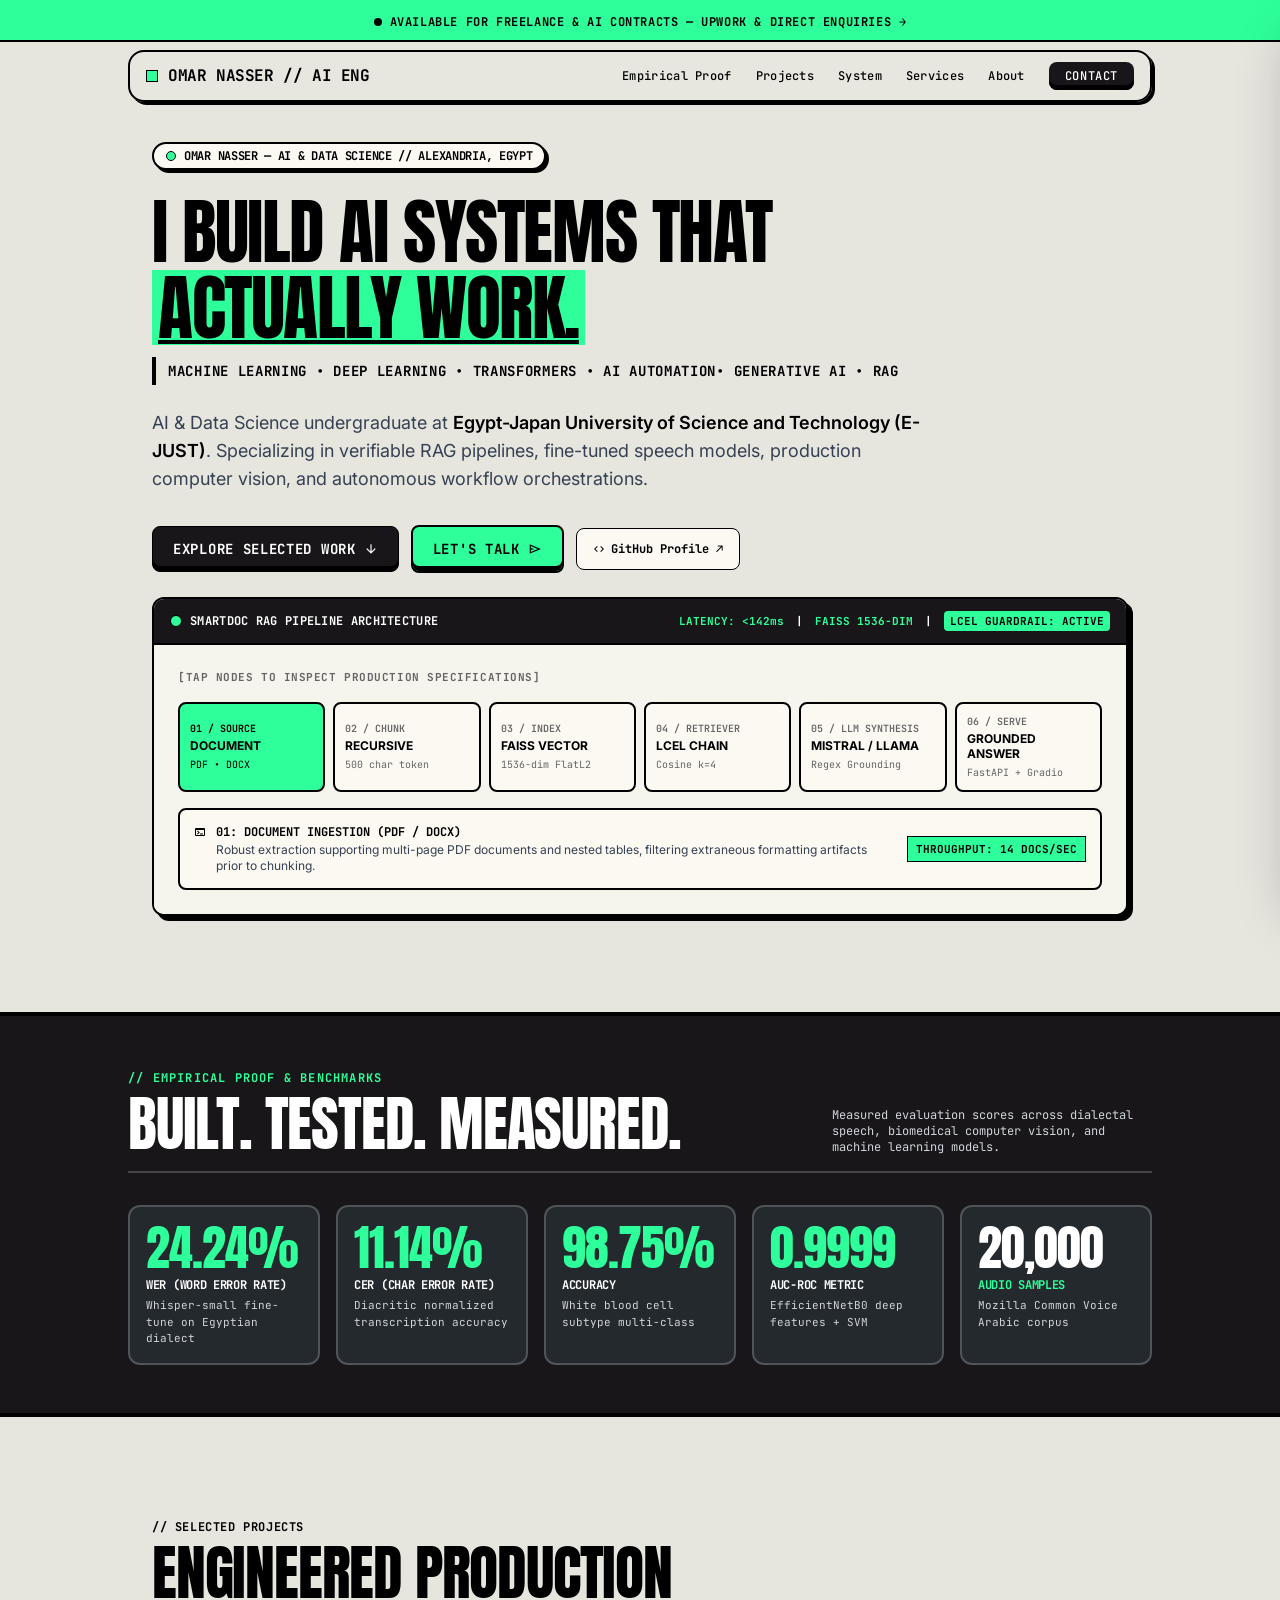
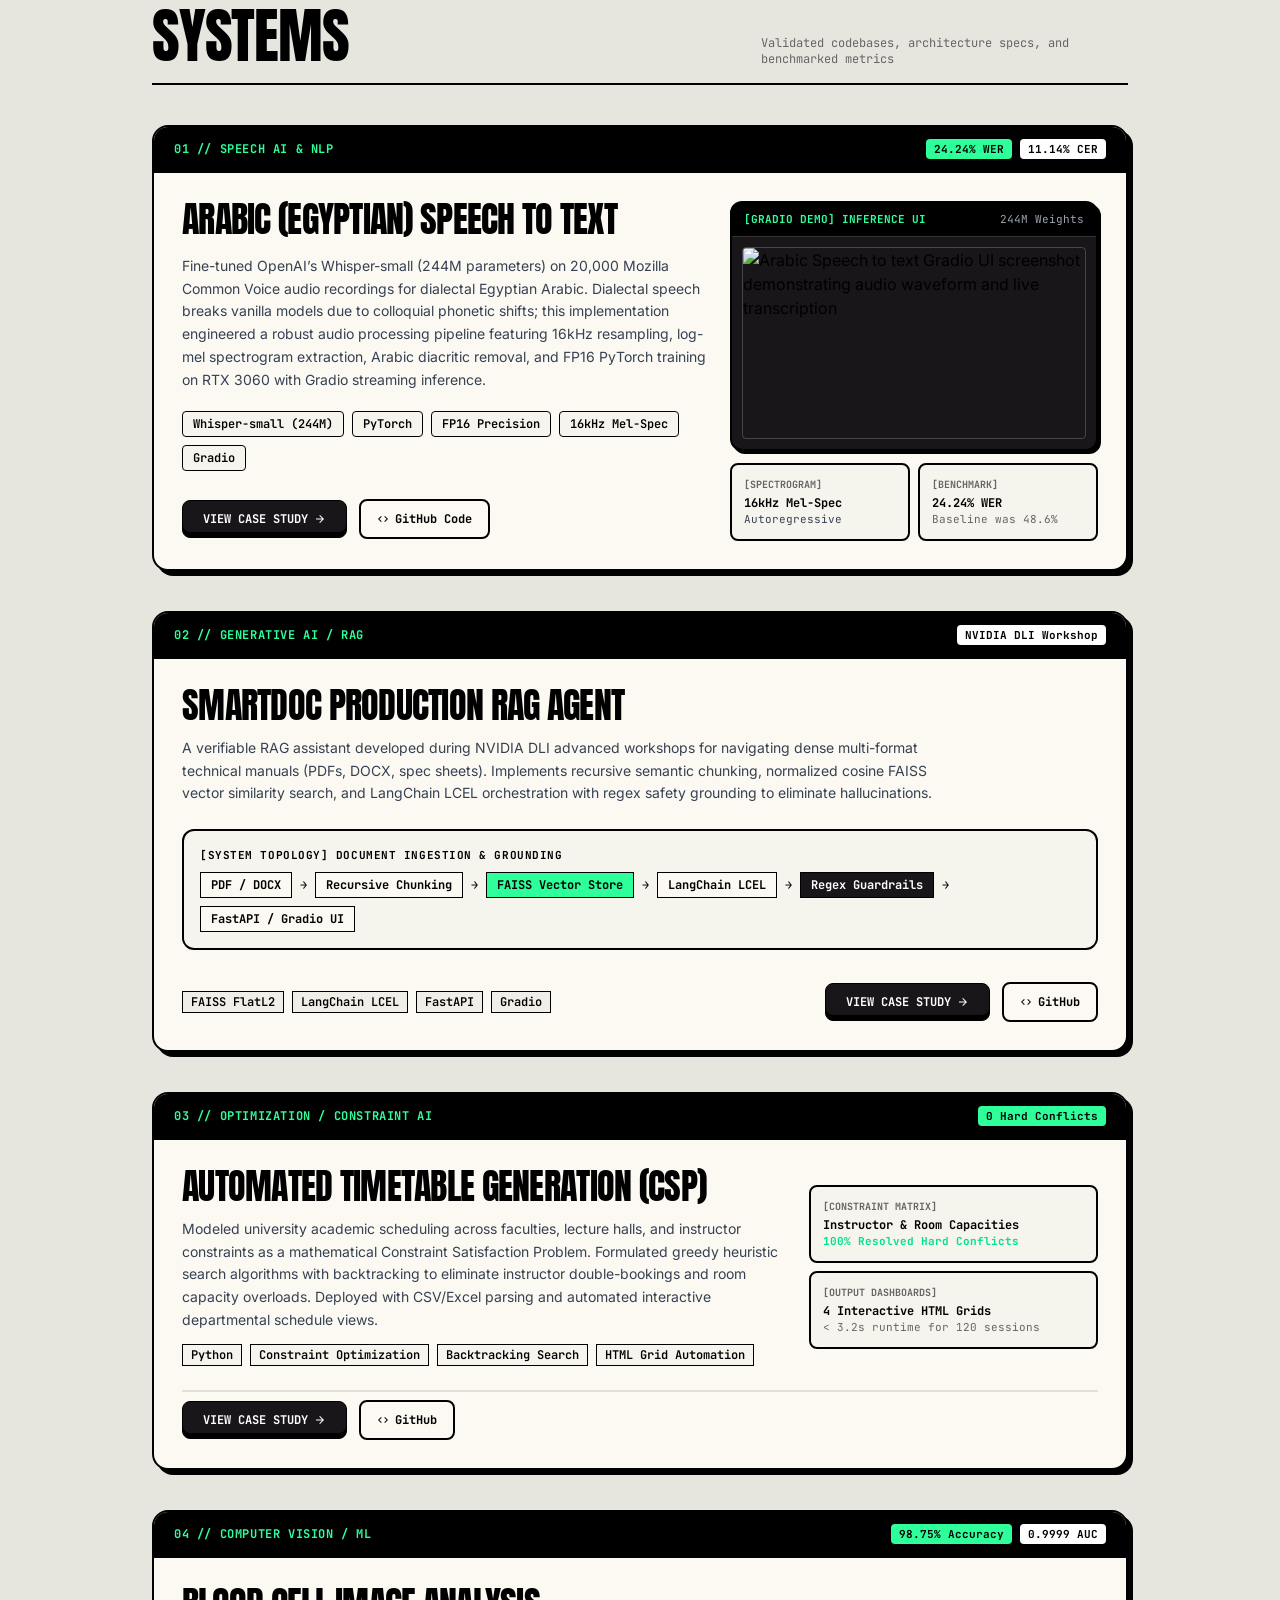
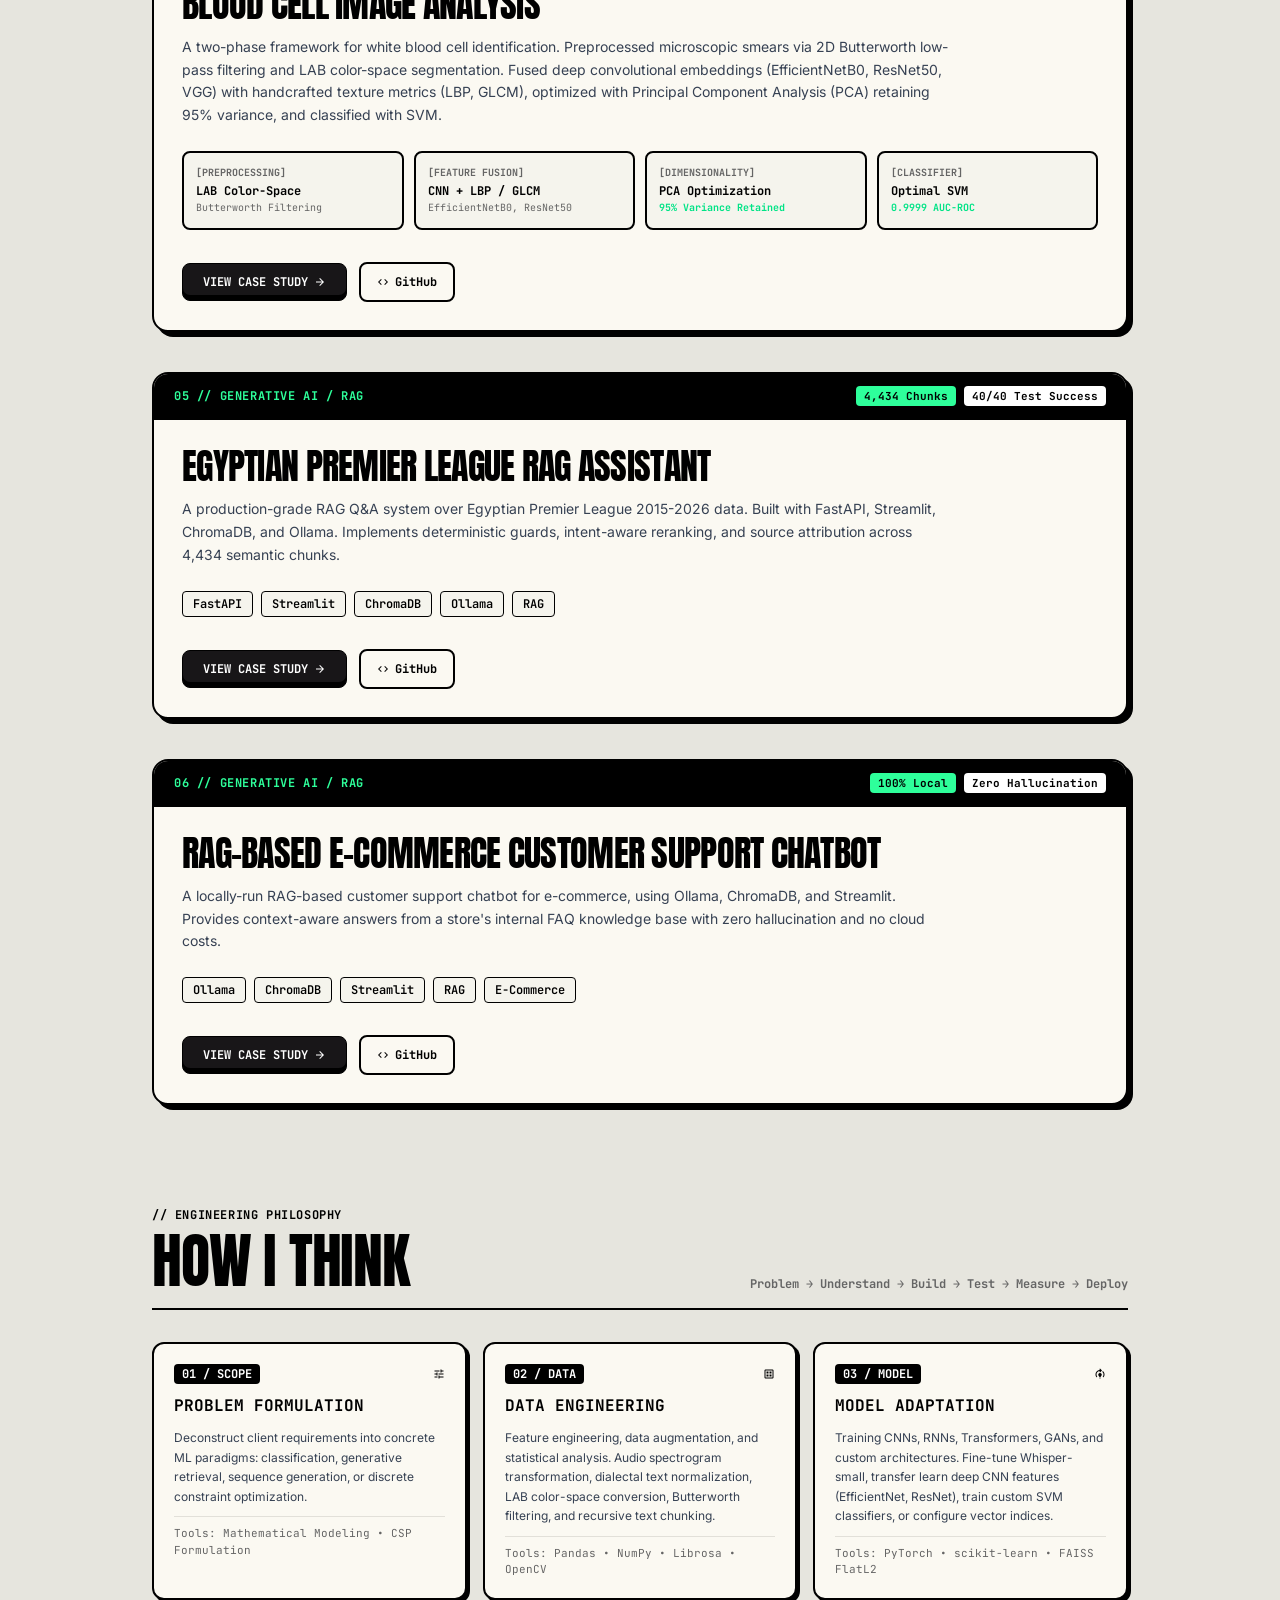
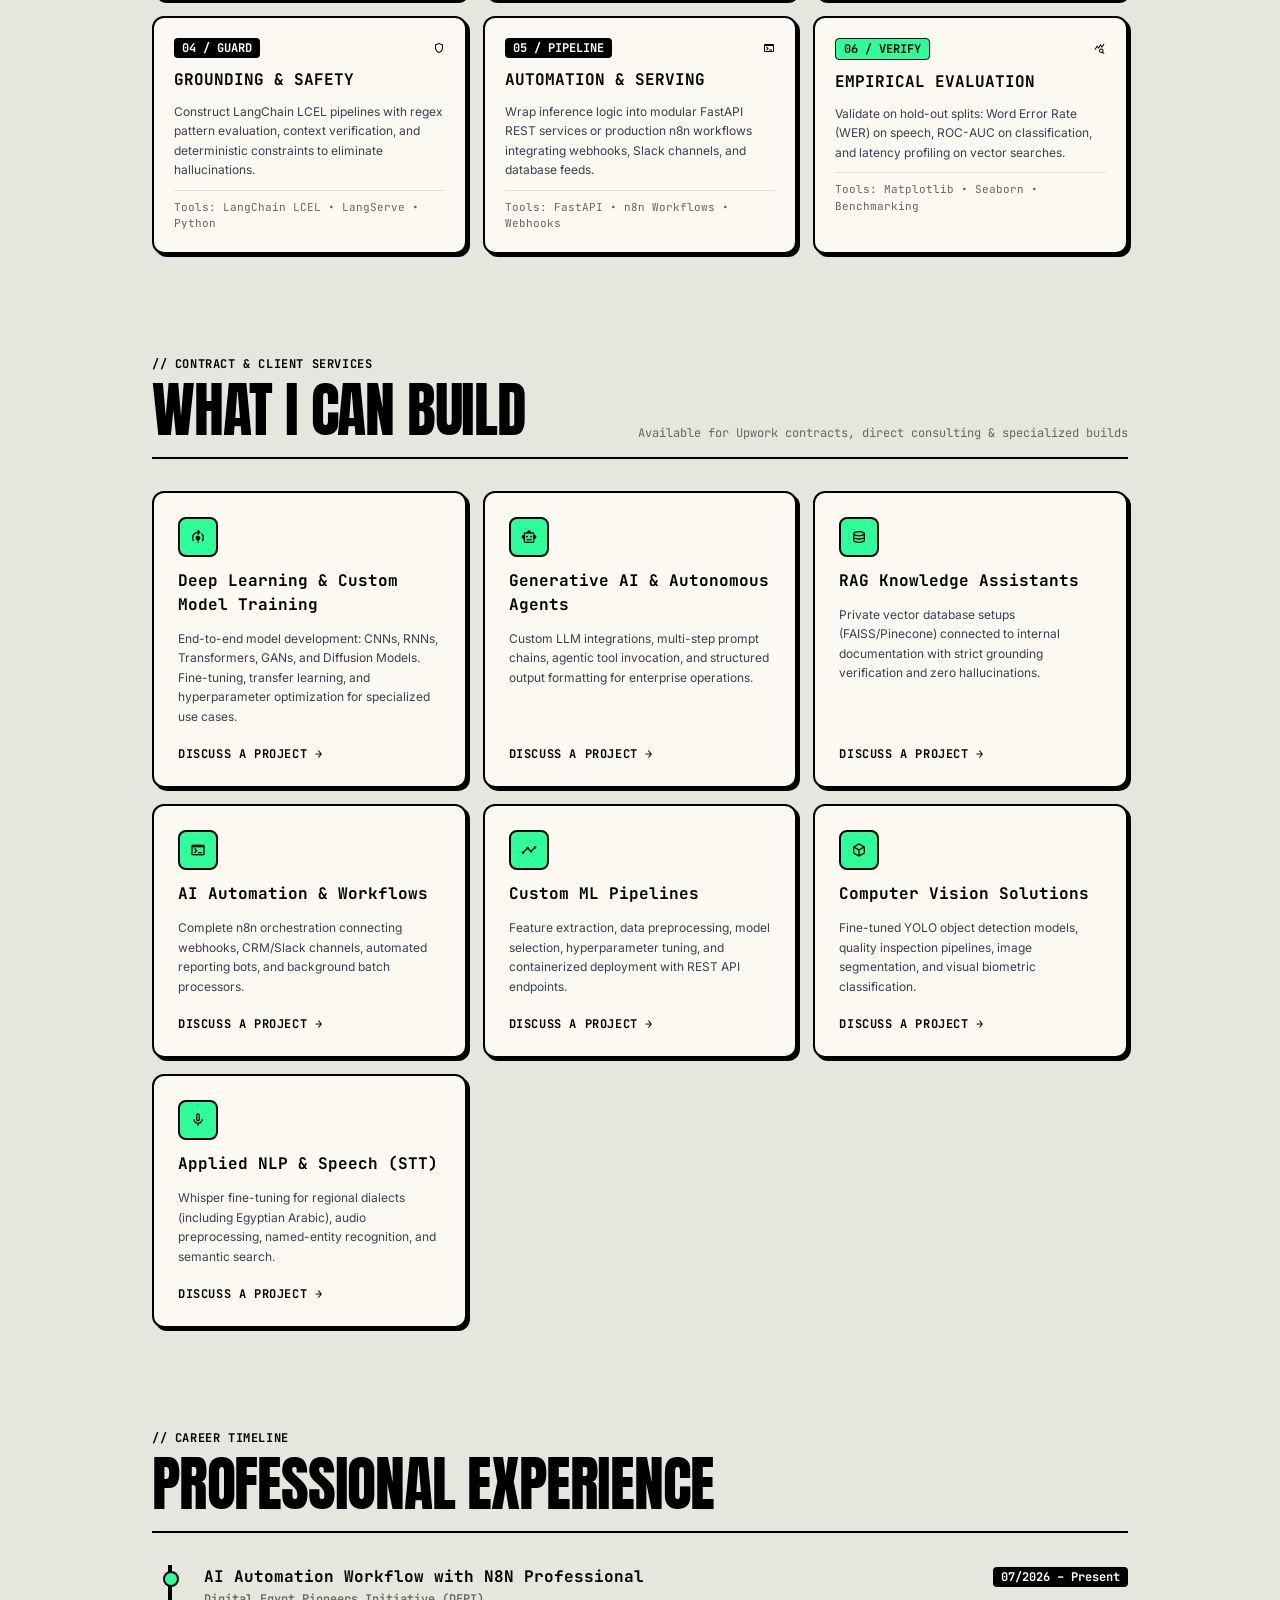
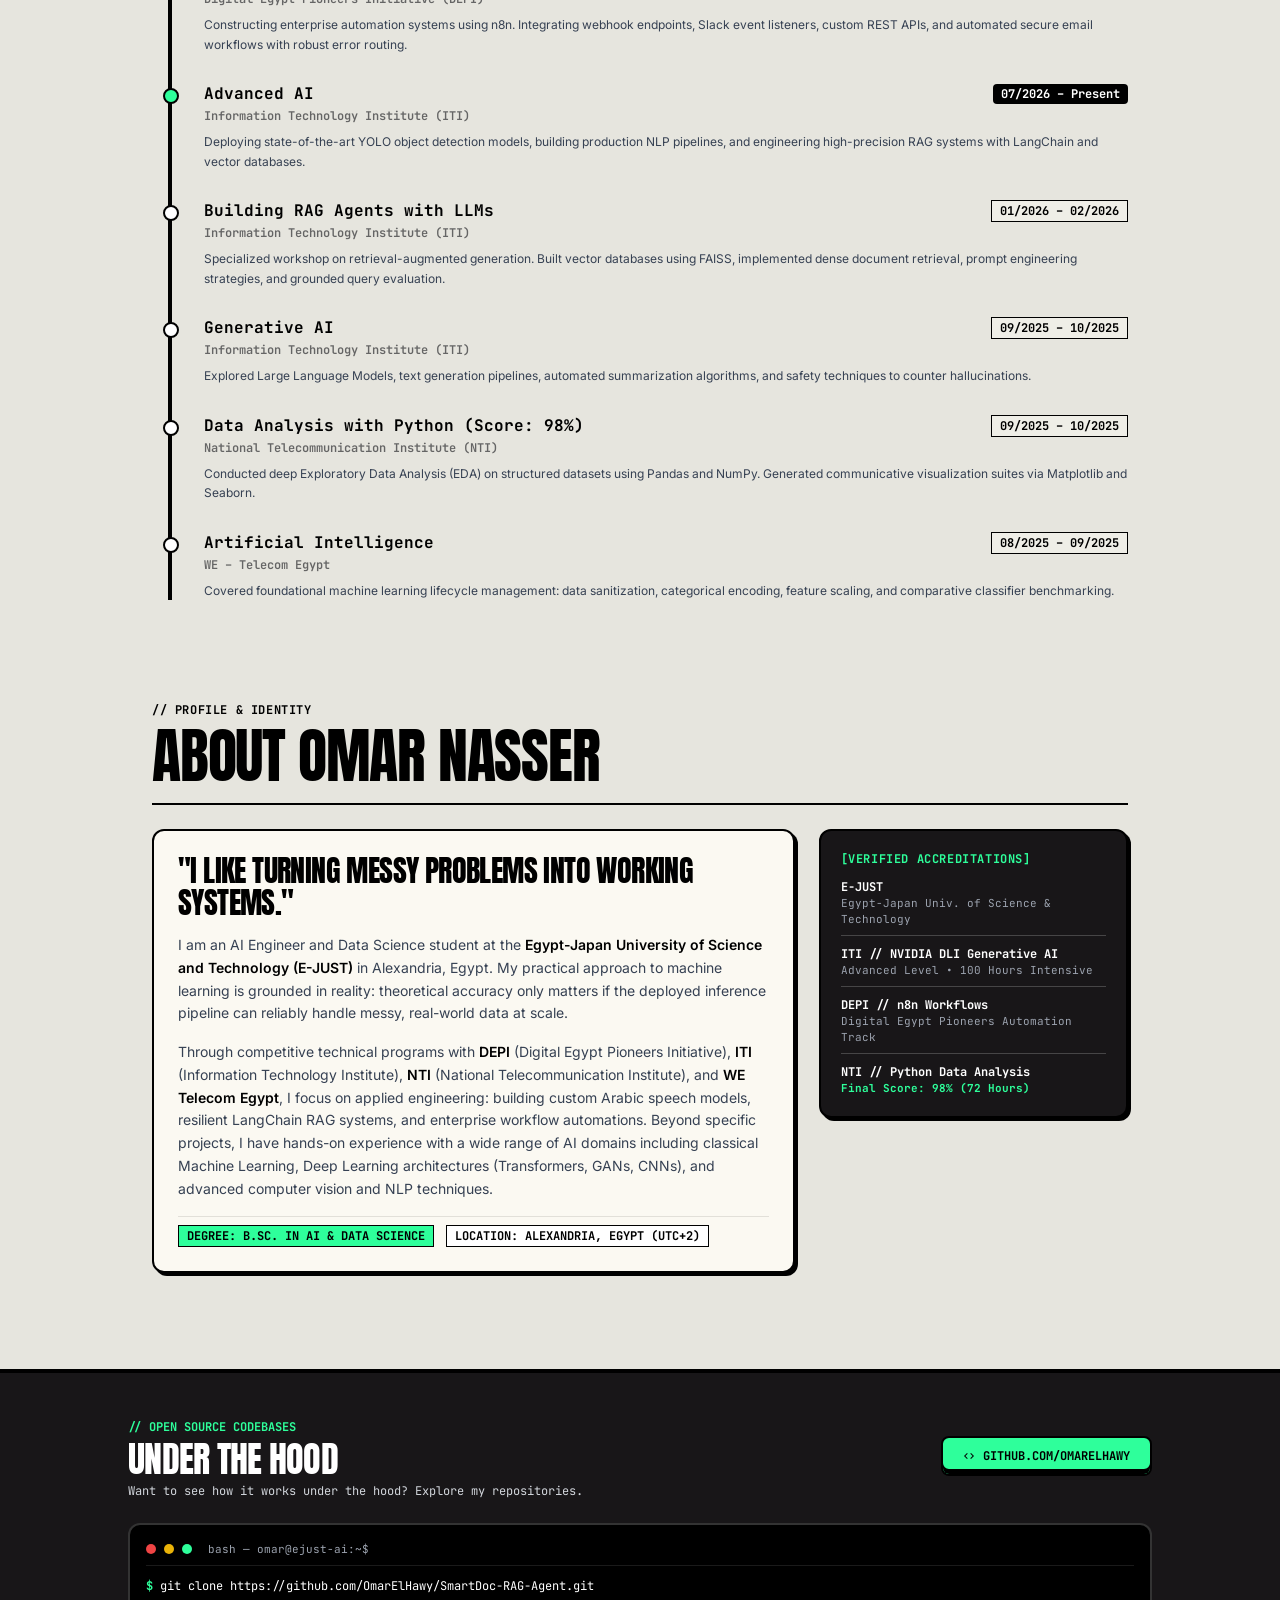
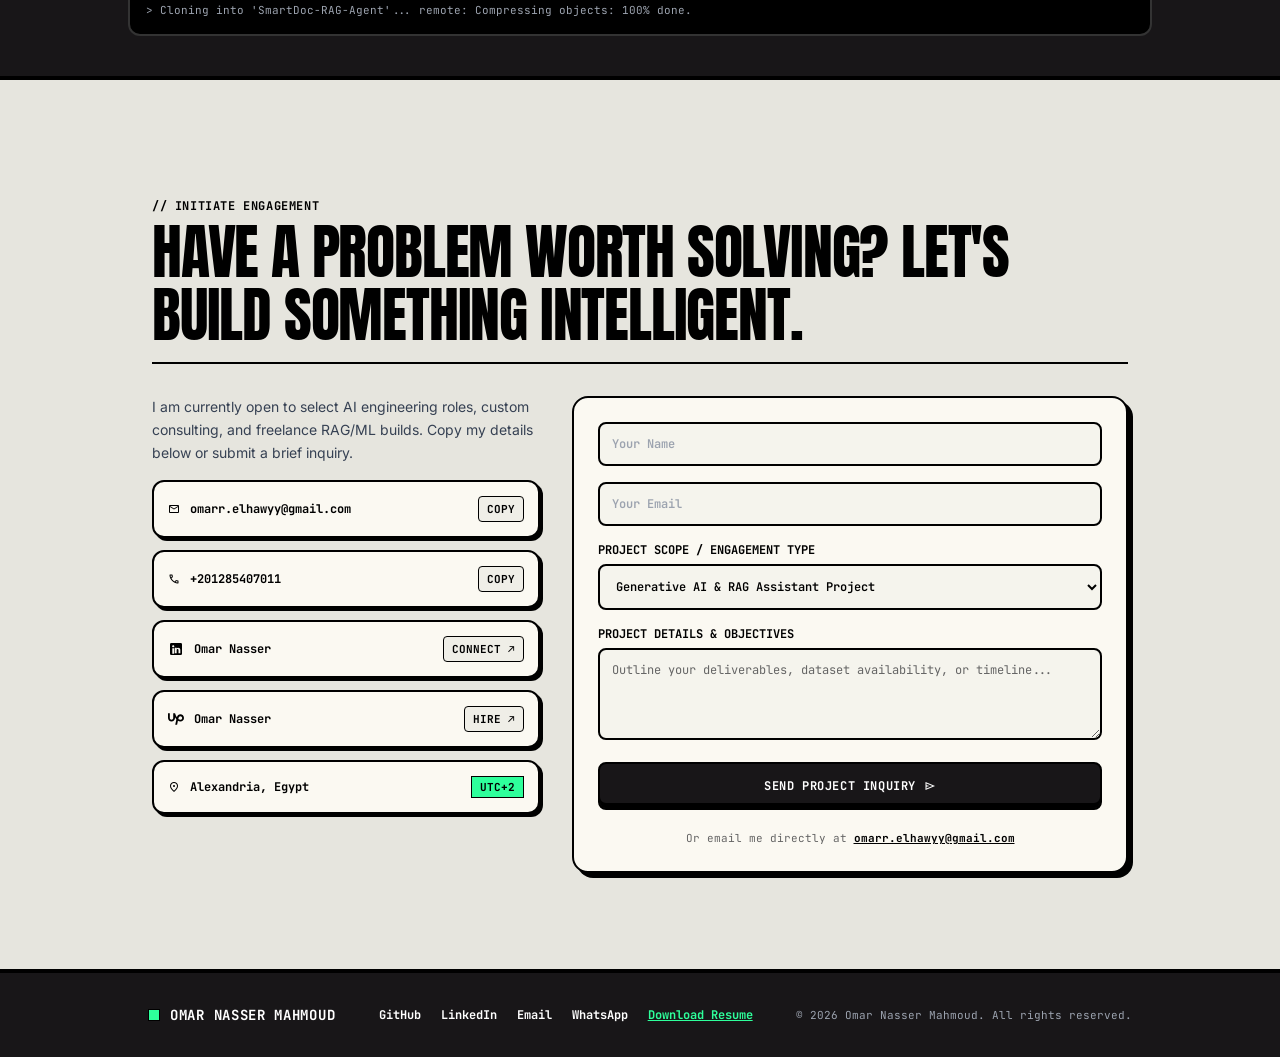
==== docs/index.html @ 5999b06a "Deploy: Add production build to docs/ folder for GitHub Pages" ====
﻿<!DOCTYPE html>
<html class="light" lang="en">
<head>
  <meta charset="utf-8"/>
  <meta content="width=device-width, initial-scale=1.0" name="viewport"/>
  
  <!-- Primary Meta Tags -->
  <title>Omar Nasser — AI Engineer | RAG, LLMs &amp; Computer Vision</title>
  <meta name="title" content="Omar Nasser — AI Engineer | RAG, LLMs &amp; Computer Vision"/>
  <meta name="description" content="AI Engineer specializing in verifiable RAG pipelines, fine-tuned speech models, production computer vision, and autonomous workflow orchestrations. Based in Alexandria, Egypt."/>
  <meta name="keywords" content="Omar Nasser, Omar Nasser Mahmoud, AI Engineer, Machine Learning, RAG, LangChain, Whisper, Computer Vision, Alexandria Egypt, E-JUST, n8n, Deep Learning, Speech to Text"/>
  <meta name="author" content="Omar Nasser Mahmoud"/>
  <meta name="robots" content="index, follow"/>
  <meta name="theme-color" content="#e6e5de"/>
  <link rel="canonical" href="https://omarelhawy.github.io/omar-nasser-portfolio/"/>

  <!-- Open Graph / Facebook / LinkedIn -->
  <meta property="og:type" content="website"/>
  <meta property="og:url" content="https://omarelhawy.github.io/omar-nasser-portfolio/"/>
  <meta property="og:site_name" content="Omar Nasser Portfolio"/>
  <meta property="og:title" content="Omar Nasser — AI Engineer | RAG, LLMs &amp; Computer Vision"/>
  <meta property="og:description" content="AI Engineer specializing in verifiable RAG pipelines, fine-tuned speech models, production computer vision, and autonomous workflow orchestrations. Based in Alexandria, Egypt."/>
  <meta property="og:image" content="assets/og-image.png"/>
  <meta property="og:locale" content="en_US"/>

  <!-- Twitter Card -->
  <meta name="twitter:card" content="summary_large_image"/>
  <meta name="twitter:url" content="https://omarelhawy.github.io/omar-nasser-portfolio/"/>
  <meta name="twitter:title" content="Omar Nasser — AI Engineer | RAG, LLMs &amp; Computer Vision"/>
  <meta name="twitter:description" content="AI Engineer specializing in verifiable RAG pipelines, fine-tuned speech models, production computer vision, and autonomous workflow orchestrations. Based in Alexandria, Egypt."/>
  <meta name="twitter:image" content="assets/og-image.png"/>

  <!-- Favicon -->
  <link rel="icon" type="image/svg+xml" href="assets/favicon.svg"/>
  <link rel="apple-touch-icon" href="assets/favicon.svg"/>

  <!-- Google Fonts: Anton, Inter, JetBrains Mono (preloaded for performance) -->
  <link rel="preconnect" href="https://fonts.googleapis.com"/>
  <link rel="preconnect" href="https://fonts.gstatic.com" crossorigin=""/>
  <link rel="preload" as="style" href="https://fonts.googleapis.com/css2?family=Anton&family=Inter:wght@300;400;500;600;700&family=JetBrains+Mono:wght@400;500;600;700&display=swap"/>
  <link rel="stylesheet" href="https://fonts.googleapis.com/css2?family=Anton&family=Inter:wght@300;400;500;600;700&family=JetBrains+Mono:wght@400;500;600;700&display=swap"/>

  <!-- Compiled Tailwind CSS (production build — no CDN dependency) -->
  <link rel="stylesheet" href="css/tailwind.compiled.css"/>

  <!-- Custom Design Tokens & Component Styles -->
  <link rel="stylesheet" href="css/styles.css"/>

  <!-- JSON-LD Structured Data for Rich Search Snippets -->
  <script type="application/ld+json">
  {
    "@context": "https://schema.org",
    "@type": "Person",
    "name": "Omar Nasser Mahmoud",
    "jobTitle": "AI Engineer",
    "url": "https://omarelhawy.github.io/omar-nasser-portfolio/",
    "email": "omarr.elhawyy@gmail.com",
    "telephone": "+201285407011",
    "address": {
      "@type": "PostalAddress",
      "addressLocality": "Alexandria",
      "addressCountry": "Egypt"
    },
    "alumniOf": {
      "@type": "EducationalOrganization",
      "name": "Egypt-Japan University of Science and Technology (E-JUST)"
    },
    "sameAs": [
      "https://github.com/OmarElHawy",
      "https://www.linkedin.com/in/omar-nasser-aab951303/"
    ],
    "knowsAbout": [
      "Artificial Intelligence",
      "Retrieval-Augmented Generation (RAG)",
      "Large Language Models (LLMs)",
      "Computer Vision",
      "Speech-to-Text (STT)",
      "LangChain",
      "FAISS",
      "PyTorch",
      "n8n Workflow Automation"
    ]
  }
  </script>
</head>
<body class="bg-canvas text-ink font-sans antialiased selection:bg-accent selection:text-ink pb-24 md:pb-0">

  <!-- TOP ELECTRIC MINT ANNOUNCEMENT BAR -->
  <aside class="sticky top-0 z-50 bg-accent text-ink border-b-2 border-black px-4 py-2 text-center overflow-x-auto whitespace-nowrap">
    <a class="inline-flex items-center justify-center gap-2 text-xs font-mono font-bold uppercase tracking-wider hover:underline" href="#contact">
      <span class="inline-block w-2 h-2 rounded-full bg-black animate-ping" aria-hidden="true"></span>
      AVAILABLE FOR FREELANCE &amp; AI CONTRACTS — UPWORK &amp; DIRECT ENQUIRIES →
    </a>
  </aside>

  <!-- EDITORIAL PILL APP BAR -->
  <header class="sticky top-8 z-40 px-3 sm:px-4 py-2 pointer-events-none">
    <div class="pointer-events-auto max-w-5xl mx-auto bg-canvas/90 backdrop-blur-md border-2 border-black rounded-2xl px-4 py-2.5 flex justify-between items-center koyeb-pill shadow-brutal">
      <a class="flex items-center gap-2.5 group" href="#hero" aria-label="Omar Nasser Home">
        <span class="w-3 h-3 bg-accent border border-black transition-transform group-hover:rotate-45" aria-hidden="true"></span>
        <span class="text-base font-bold tracking-tight text-ink font-mono uppercase">OMAR NASSER // AI ENG</span>
      </a>
      
      <!-- Desktop Nav -->
      <nav class="hidden md:flex items-center gap-6 text-xs font-mono font-medium tracking-wide" aria-label="Desktop Navigation">
        <a class="hover:text-black transition-colors" href="#metrics">Empirical Proof</a>
        <a class="hover:text-black transition-colors" href="#work">Projects</a>
        <a class="hover:text-black transition-colors" href="#methodology">System</a>
        <a class="hover:text-black transition-colors" href="#services">Services</a>
        <a class="hover:text-black transition-colors" href="#about">About</a>
        <a class="px-4 py-1.5 rounded-lg bg-surface-dark text-white font-mono text-xs uppercase tracking-wider shadow-stamped hover:bg-black transition-all" href="#contact">Contact</a>
      </nav>

      <!-- Mobile Right Controls -->
      <div class="flex items-center gap-2 md:hidden">
        <a class="px-3 py-1 bg-surface-dark text-white font-mono text-[11px] font-bold uppercase rounded-lg shadow-stamped" href="#contact">
          Contact
        </a>
        <button aria-label="Toggle Menu" class="p-1.5 border border-black bg-surface rounded-lg hover:bg-accent transition-colors" id="drawerToggle">
          <span class="material-symbols-outlined text-xl" aria-hidden="true">menu</span>
        </button>
      </div>
    </div>
  </header>

  <!-- MOBILE SLIDE-OUT DRAWER -->
  <div class="fixed inset-0 bg-black/60 backdrop-blur-sm z-50 hidden transition-opacity" id="drawerOverlay" aria-hidden="true"></div>
  <aside class="fixed inset-y-0 right-0 w-80 z-50 bg-canvas border-l-2 border-black shadow-2xl flex flex-col h-full p-5 space-y-4 translate-x-full transition-transform duration-300 ease-in-out" id="mobileDrawer" aria-label="Mobile Navigation Drawer">
    <div class="flex items-center justify-between pb-3 border-b-2 border-black">
      <div class="flex items-center gap-2 font-mono text-xs font-bold uppercase">
        <span class="w-3 h-3 bg-accent border border-black" aria-hidden="true"></span>
        <span>INDEX &amp; SPECS</span>
      </div>
      <button aria-label="Close Menu" class="p-1 border border-black rounded hover:bg-accent" id="drawerClose">
        <span class="material-symbols-outlined text-lg" aria-hidden="true">close</span>
      </button>
    </div>
    
    <div class="p-3 bg-surface-card border-2 border-black rounded-lg">
      <div class="font-bold text-sm text-black">Omar Nasser Mahmoud</div>
      <div class="text-[11px] font-mono text-ink-muted mt-0.5 font-medium">E-JUST • AI &amp; Data Science</div>
      <div class="text-[10px] font-mono uppercase bg-accent inline-block px-1.5 py-0.5 border border-black mt-2 font-bold">
        STATUS: OPEN TO WORK
      </div>
    </div>

    <nav class="flex-1 space-y-2 font-mono text-xs font-semibold" aria-label="Drawer Links">
      <a class="drawer-link flex items-center justify-between p-3 rounded-lg border border-black bg-surface hover:bg-accent text-black" href="#hero">
        <span>00 // Overview</span>
        <span class="material-symbols-outlined text-sm" aria-hidden="true">arrow_forward</span>
      </a>
      <a class="drawer-link flex items-center justify-between p-3 rounded-lg border border-black bg-surface hover:bg-accent text-black" href="#metrics">
        <span>01 // Empirical Proof</span>
        <span class="material-symbols-outlined text-sm" aria-hidden="true">arrow_forward</span>
      </a>
      <a class="drawer-link flex items-center justify-between p-3 rounded-lg border border-black bg-surface hover:bg-accent text-black" href="#work">
        <span>02 // Selected Projects</span>
        <span class="material-symbols-outlined text-sm" aria-hidden="true">arrow_forward</span>
      </a>
      <a class="drawer-link flex items-center justify-between p-3 rounded-lg border border-black bg-surface hover:bg-accent text-black" href="#methodology">
        <span>03 // How I Think</span>
        <span class="material-symbols-outlined text-sm" aria-hidden="true">arrow_forward</span>
      </a>
      <a class="drawer-link flex items-center justify-between p-3 rounded-lg border border-black bg-surface hover:bg-accent text-black" href="#services">
        <span>04 // What I Can Build</span>
        <span class="material-symbols-outlined text-sm" aria-hidden="true">arrow_forward</span>
      </a>
      <a class="drawer-link flex items-center justify-between p-3 rounded-lg border border-black bg-surface hover:bg-accent text-black" href="#experience">
        <span>05 // Career Track</span>
        <span class="material-symbols-outlined text-sm" aria-hidden="true">arrow_forward</span>
      </a>
      <a class="drawer-link flex items-center justify-between p-3 rounded-lg border border-black bg-surface hover:bg-accent text-black" href="#about">
        <span>06 // About Omar</span>
        <span class="material-symbols-outlined text-sm" aria-hidden="true">arrow_forward</span>
      </a>
      <a class="drawer-link flex items-center justify-between p-3 rounded-lg border border-black bg-surface hover:bg-accent text-black" href="#contact">
        <span>07 // Contact</span>
        <span class="material-symbols-outlined text-sm" aria-hidden="true">arrow_forward</span>
      </a>
    </nav>

    <div class="pt-3 border-t-2 border-black space-y-1.5 font-mono text-xs">
      <a class="flex items-center justify-between text-ink hover:underline" href="https://github.com/OmarElHawy" rel="noopener noreferrer" target="_blank">
        <span>github.com/OmarElHawy</span>
        <span class="material-symbols-outlined text-xs" aria-hidden="true">north_east</span>
      </a>
      <a class="flex items-center justify-between text-ink hover:underline" href="https://www.linkedin.com/in/omar-nasser-aab951303/" rel="noopener noreferrer" target="_blank">
        <span>linkedin.com/in/omar-nasser</span>
        <span class="material-symbols-outlined text-xs" aria-hidden="true">north_east</span>
      </a>
    </div>
  </aside>

  <main class="space-y-16 sm:space-y-24">
    <!-- HERO SECTION -->
    <section class="max-w-5xl mx-auto px-4 sm:px-6 pt-4 sm:pt-8" id="hero">
      <div class="space-y-6">
        <!-- Eyebrow Pill -->
        <div class="inline-flex items-center gap-2 px-3 py-1 rounded-full bg-surface border-2 border-black text-xs font-mono font-bold tracking-tight shadow-brutal">
          <span class="w-2.5 h-2.5 rounded-full bg-accent border border-black" aria-hidden="true"></span>
          <span>OMAR NASSER — AI &amp; DATA SCIENCE // ALEXANDRIA, EGYPT</span>
        </div>

        <!-- Big Brutalist Anton Headline -->
        <div class="space-y-3">
          <h1 class="anton-heading text-4xl sm:text-5xl md:text-6xl lg:text-7xl text-black leading-[1.1]">
            I BUILD AI SYSTEMS THAT <span class="bg-accent px-1.5 underline decoration-black decoration-4 inline-block mt-1 sm:mt-0">ACTUALLY WORK.</span>
          </h1>
          <div class="font-mono text-xs sm:text-sm font-bold uppercase tracking-wider text-ink border-l-4 border-black pl-3 py-1">
            MACHINE LEARNING • DEEP LEARNING • TRANSFORMERS •  AI Automation• GENERATIVE AI • RAG
          </div>
        </div>

        <!-- Narrative Positioning -->
        <p class="text-base sm:text-lg text-ink-soft max-w-3xl leading-relaxed font-normal">
          AI &amp; Data Science undergraduate at <strong class="text-black font-semibold">Egypt-Japan University of Science and Technology (E-JUST)</strong>. Specializing in verifiable RAG pipelines, fine-tuned speech models, production computer vision, and autonomous workflow orchestrations.
        </p>

        <!-- Stamped Action CTAs -->
        <div class="flex flex-wrap items-center gap-3 pt-2">
          <a class="px-5 py-3 rounded-lg bg-surface-dark hover:bg-black text-white font-mono text-xs sm:text-sm font-bold uppercase tracking-wider shadow-stamped inline-flex items-center gap-2 border border-black transition-all" href="#work">
            <span>Explore Selected Work</span>
            <span class="material-symbols-outlined text-sm" aria-hidden="true">arrow_downward</span>
          </a>
          <a class="px-5 py-3 rounded-lg bg-accent hover:bg-accent-deep text-black font-mono text-xs sm:text-sm font-bold uppercase tracking-wider shadow-stamped border-2 border-black inline-flex items-center gap-2 transition-all" href="#contact">
            <span>Let's Talk</span>
            <span class="material-symbols-outlined text-sm" aria-hidden="true">send</span>
          </a>
          <a class="px-4 py-3 rounded-lg bg-surface hover:bg-surface-card text-black font-mono text-xs font-bold border border-black inline-flex items-center gap-1.5" href="https://github.com/OmarElHawy" rel="noopener noreferrer" target="_blank" aria-label="View Omar Nasser GitHub profile in new tab">
            <span class="material-symbols-outlined text-sm" aria-hidden="true">code</span>
            <span>GitHub Profile ↗</span>
          </a>
        </div>

        <!-- INTERACTIVE SMARTDOC RAG AGENT HERO WIDGET -->
        <div class="mt-8 rounded-xl bg-surface border-2 border-black shadow-brutal-lg overflow-hidden">
          <div class="bg-surface-dark text-white px-4 py-3 border-b-2 border-black flex flex-wrap items-center justify-between gap-2 text-xs font-mono font-bold">
            <div class="flex items-center gap-2">
              <span class="w-3 h-3 rounded-full bg-accent border border-black" aria-hidden="true"></span>
              <span class="tracking-wide">SMARTDOC RAG PIPELINE ARCHITECTURE</span>
            </div>
            <div class="flex items-center gap-3 text-[11px] text-accent font-mono">
              <span>LATENCY: &lt;142ms</span>
              <span class="text-white">|</span>
              <span>FAISS 1536-DIM</span>
              <span class="text-white">|</span>
              <span class="bg-accent text-black px-1.5 py-0.5 rounded font-bold">LCEL GUARDRAIL: ACTIVE</span>
            </div>
          </div>

          <!-- Flow nodes container -->
          <div class="p-4 sm:p-6 bg-canvas-high space-y-4">
            <div class="text-[11px] font-mono text-ink-muted uppercase font-bold tracking-wider">
              [TAP NODES TO INSPECT PRODUCTION SPECIFICATIONS]
            </div>
            <div class="grid grid-cols-2 sm:grid-cols-3 lg:grid-cols-6 gap-2" id="pipelineNodes" role="tablist" aria-label="RAG Architecture Nodes">
              <button class="pipeline-node text-left p-2.5 rounded-lg border-2 border-black bg-accent text-black transition-all focus:outline-none" data-stage="ingest" role="tab" aria-selected="true" aria-controls="stageDetails">
                <span class="text-[10px] font-mono uppercase block font-bold">01 / SOURCE</span>
                <span class="font-bold text-xs block leading-tight mt-0.5">DOCUMENT</span>
                <span class="text-[10px] font-mono text-ink block mt-1">PDF • DOCX</span>
              </button>
              <button class="pipeline-node text-left p-2.5 rounded-lg border-2 border-black bg-surface text-ink hover:bg-canvas-card transition-all focus:outline-none" data-stage="chunk" role="tab" aria-selected="false" aria-controls="stageDetails">
                <span class="text-[10px] font-mono uppercase text-ink-muted block font-semibold">02 / CHUNK</span>
                <span class="font-bold text-xs block leading-tight mt-0.5">RECURSIVE</span>
                <span class="text-[10px] font-mono text-ink-muted block mt-1">500 char token</span>
              </button>
              <button class="pipeline-node text-left p-2.5 rounded-lg border-2 border-black bg-surface text-ink hover:bg-canvas-card transition-all focus:outline-none" data-stage="faiss" role="tab" aria-selected="false" aria-controls="stageDetails">
                <span class="text-[10px] font-mono uppercase text-ink-muted block font-semibold">03 / INDEX</span>
                <span class="font-bold text-xs block leading-tight mt-0.5">FAISS VECTOR</span>
                <span class="text-[10px] font-mono text-ink-muted block mt-1">1536-dim FlatL2</span>
              </button>
              <button class="pipeline-node text-left p-2.5 rounded-lg border-2 border-black bg-surface text-ink hover:bg-canvas-card transition-all focus:outline-none" data-stage="retrieve" role="tab" aria-selected="false" aria-controls="stageDetails">
                <span class="text-[10px] font-mono uppercase text-ink-muted block font-semibold">04 / RETRIEVER</span>
                <span class="font-bold text-xs block leading-tight mt-0.5">LCEL CHAIN</span>
                <span class="text-[10px] font-mono text-ink-muted block mt-1">Cosine k=4</span>
              </button>
              <button class="pipeline-node text-left p-2.5 rounded-lg border-2 border-black bg-surface text-ink hover:bg-canvas-card transition-all focus:outline-none" data-stage="guard" role="tab" aria-selected="false" aria-controls="stageDetails">
                <span class="text-[10px] font-mono uppercase text-ink-muted block font-semibold">05 / LLM SYNTHESIS</span>
                <span class="font-bold text-xs block leading-tight mt-0.5">MISTRAL / LLAMA</span>
                <span class="text-[10px] font-mono text-ink-muted block mt-1">Regex Grounding</span>
              </button>
              <button class="pipeline-node text-left p-2.5 rounded-lg border-2 border-black bg-surface text-ink hover:bg-canvas-card transition-all focus:outline-none" data-stage="serve" role="tab" aria-selected="false" aria-controls="stageDetails">
                <span class="text-[10px] font-mono uppercase text-ink-muted block font-semibold">06 / SERVE</span>
                <span class="font-bold text-xs block leading-tight mt-0.5">GROUNDED ANSWER</span>
                <span class="text-[10px] font-mono text-ink-muted block mt-1">FastAPI + Gradio</span>
              </button>
            </div>

            <!-- Explainer box -->
            <div class="p-3.5 bg-surface border-2 border-black rounded-lg flex flex-col sm:flex-row sm:items-center justify-between gap-3 text-xs" id="stageDetails" role="tabpanel">
              <div class="flex items-start gap-2.5">
                <span class="material-symbols-outlined text-black text-xl mt-0.5" aria-hidden="true">terminal</span>
                <div>
                  <div class="font-mono text-black font-bold uppercase" id="stageTitle">01: Document Ingestion (PDF / DOCX)</div>
                  <div class="text-ink-soft mt-0.5" id="stageDesc">Robust extraction supporting multi-page PDF documents and nested tables, filtering extraneous formatting artifacts prior to chunking.</div>
                </div>
              </div>
              <div class="shrink-0 font-mono text-[11px] bg-accent px-2 py-1 border border-black font-bold text-black" id="stageMetric">
                THROUGHPUT: 14 DOCS/SEC
              </div>
            </div>
          </div>
        </div>
      </div>
    </section>

    <!-- BUILT. TESTED. MEASURED. (HIGH-IMPACT DARK METRIC BAND) -->
    <section class="bg-surface-dark text-white border-y-4 border-black py-12 px-4 sm:px-6" id="metrics">
      <div class="max-w-5xl mx-auto space-y-8">
        <div class="flex flex-col sm:flex-row sm:items-end justify-between gap-3 border-b-2 border-white/20 pb-4">
          <div>
            <span class="text-xs font-mono uppercase font-bold text-accent tracking-widest">// EMPIRICAL PROOF &amp; BENCHMARKS</span>
            <h2 class="anton-heading text-4xl sm:text-5xl md:text-6xl text-white mt-1">BUILT. TESTED. MEASURED.</h2>
          </div>
          <p class="text-xs font-mono text-gray-300 max-w-xs">
            Measured evaluation scores across dialectal speech, biomedical computer vision, and machine learning models.
          </p>
        </div>

        <!-- Metric Grid -->
        <div class="grid grid-cols-2 md:grid-cols-5 gap-3.5 sm:gap-4">
          <!-- Metric 1 -->
          <div class="p-4 bg-surface-darker border-2 border-white/20 rounded-xl space-y-1 relative group hover:border-accent transition-colors">
            <span class="anton-heading text-4xl sm:text-5xl text-accent block">24.24%</span>
            <div class="text-xs font-bold uppercase tracking-tight text-white font-mono">WER (Word Error Rate)</div>
            <div class="text-[11px] text-gray-300 font-mono">Whisper-small fine-tune on Egyptian dialect</div>
          </div>
          <!-- Metric 2 -->
          <div class="p-4 bg-surface-darker border-2 border-white/20 rounded-xl space-y-1 relative group hover:border-accent transition-colors">
            <span class="anton-heading text-4xl sm:text-5xl text-accent block">11.14%</span>
            <div class="text-xs font-bold uppercase tracking-tight text-white font-mono">CER (Char Error Rate)</div>
            <div class="text-[11px] text-gray-300 font-mono">Diacritic normalized transcription accuracy</div>
          </div>
          <!-- Metric 3 -->
          <div class="p-4 bg-surface-darker border-2 border-white/20 rounded-xl space-y-1 relative group hover:border-accent transition-colors">
            <span class="anton-heading text-4xl sm:text-5xl text-accent block">98.75%</span>
            <div class="text-xs font-bold uppercase tracking-tight text-white font-mono">Accuracy</div>
            <div class="text-[11px] text-gray-300 font-mono">White blood cell subtype multi-class</div>
          </div>
          <!-- Metric 4 -->
          <div class="p-4 bg-surface-darker border-2 border-white/20 rounded-xl space-y-1 relative group hover:border-accent transition-colors">
            <span class="anton-heading text-4xl sm:text-5xl text-accent block">0.9999</span>
            <div class="text-xs font-bold uppercase tracking-tight text-white font-mono">AUC-ROC Metric</div>
            <div class="text-[11px] text-gray-300 font-mono">EfficientNetB0 deep features + SVM</div>
          </div>
          <!-- Metric 5 -->
          <div class="p-4 bg-surface-darker border-2 border-white/20 rounded-xl space-y-1 col-span-2 md:col-span-1 relative group hover:border-accent transition-colors">
            <span class="anton-heading text-4xl sm:text-5xl text-white block">20,000</span>
            <div class="text-xs font-bold uppercase tracking-tight text-accent font-mono">Audio Samples</div>
            <div class="text-[11px] text-gray-300 font-mono">Mozilla Common Voice Arabic corpus</div>
          </div>
        </div>
      </div>
    </section>

    <!-- SELECTED WORK / EDITORIAL CASE STUDIES -->
    <section class="max-w-5xl mx-auto px-4 sm:px-6 space-y-10" id="work">
      <div class="flex flex-col sm:flex-row sm:items-end justify-between gap-3 border-b-2 border-black pb-4">
        <div>
          <span class="text-xs font-mono text-black font-bold uppercase tracking-wider">// SELECTED PROJECTS</span>
          <h2 class="anton-heading text-4xl sm:text-5xl md:text-6xl text-black mt-1">ENGINEERED PRODUCTION SYSTEMS</h2>
        </div>
        <p class="text-xs font-mono text-ink-muted">Validated codebases, architecture specs, and benchmarked metrics</p>
      </div>

      <div class="space-y-10">
        <!-- PROJECT 01: ARABIC SPEECH-TO-TEXT -->
        <article class="bg-surface rounded-2xl border-2 border-black shadow-brutal-lg overflow-hidden">
          <div class="bg-black text-white px-5 py-3 flex flex-wrap items-center justify-between gap-2 border-b-2 border-black">
            <span class="text-xs font-mono font-bold text-accent uppercase tracking-wider">01 // SPEECH AI &amp; NLP</span>
            <div class="flex items-center gap-2">
              <span class="px-2 py-0.5 rounded bg-accent text-black font-mono text-[11px] font-bold">24.24% WER</span>
              <span class="px-2 py-0.5 rounded bg-white text-black font-mono text-[11px] font-bold">11.14% CER</span>
            </div>
          </div>
          <div class="p-5 sm:p-7 space-y-6">
            <div class="grid grid-cols-1 lg:grid-cols-12 gap-6 items-start">
              <div class="lg:col-span-7 space-y-4">
                <h3 class="anton-heading text-2xl sm:text-3xl md:text-4xl text-black">
                  ARABIC (EGYPTIAN) SPEECH TO TEXT
                </h3>
                <p class="text-sm text-ink-soft leading-relaxed">
                  Fine-tuned OpenAI’s Whisper-small (244M parameters) on 20,000 Mozilla Common Voice audio recordings for dialectal Egyptian Arabic. Dialectal speech breaks vanilla models due to colloquial phonetic shifts; this implementation engineered a robust audio processing pipeline featuring 16kHz resampling, log-mel spectrogram extraction, Arabic diacritic removal, and FP16 PyTorch training on RTX 3060 with Gradio streaming inference.
                </p>
                <div class="flex flex-wrap gap-2 pt-1 font-mono text-xs">
                  <span class="px-2.5 py-1 rounded bg-canvas-high border border-black font-semibold">Whisper-small (244M)</span>
                  <span class="px-2.5 py-1 rounded bg-canvas-high border border-black font-semibold">PyTorch</span>
                  <span class="px-2.5 py-1 rounded bg-canvas-high border border-black font-semibold">FP16 Precision</span>
                  <span class="px-2.5 py-1 rounded bg-canvas-high border border-black font-semibold">16kHz Mel-Spec</span>
                  <span class="px-2.5 py-1 rounded bg-canvas-high border border-black font-semibold">Gradio</span>
                </div>
                <div class="flex flex-wrap items-center gap-3 pt-3">
                  <button class="px-5 py-2.5 rounded-lg bg-surface-dark text-white hover:bg-black font-mono text-xs font-bold uppercase shadow-stamped border border-black inline-flex items-center gap-1.5 transition-all" onclick="openCaseStudy('whisper')">
                    <span>View Case Study</span>
                    <span class="material-symbols-outlined text-sm" aria-hidden="true">arrow_forward</span>
                  </button>
                  <a class="px-4 py-2.5 rounded-lg bg-surface hover:bg-canvas-card border-2 border-black font-mono text-xs font-bold inline-flex items-center gap-1.5" href="https://github.com/OmarElHawy/Whisper-Arabic-Speech-Recognition" rel="noopener noreferrer" target="_blank" aria-label="View Arabic Speech-to-Text GitHub Code">
                    <span class="material-symbols-outlined text-sm" aria-hidden="true">code</span>
                    <span>GitHub Code</span>
                  </a>
                </div>
              </div>

              <!-- Multi-slot interactive visual card -->
              <div class="lg:col-span-5 space-y-3">
                <div class="bg-surface-dark border-2 border-black rounded-xl overflow-hidden shadow-brutal">
                  <div class="px-3 py-2 bg-black border-b border-white/20 flex items-center justify-between text-[11px] font-mono text-white">
                    <span class="text-accent font-bold">[GRADIO DEMO] INFERENCE UI</span>
                    <span class="text-gray-400">244M Weights</span>
                  </div>
                  <div class="p-2.5">
                    <img alt="Arabic Speech to text Gradio UI screenshot demonstrating audio waveform and live transcription" class="w-full h-40 sm:h-48 object-cover rounded border border-white/20" loading="lazy" src="https://lh3.googleusercontent.com/aida-public/[base64]"/>
                  </div>
                </div>
                <div class="grid grid-cols-2 gap-2 text-xs font-mono">
                  <div class="p-3 bg-canvas-high border-2 border-black rounded-lg">
                    <span class="text-[10px] text-ink-muted uppercase block font-bold">[SPECTROGRAM]</span>
                    <span class="text-black font-bold block mt-0.5">16kHz Mel-Spec</span>
                    <span class="text-[11px] text-ink-soft">Autoregressive</span>
                  </div>
                  <div class="p-3 bg-canvas-high border-2 border-black rounded-lg">
                    <span class="text-[10px] text-ink-muted uppercase block font-bold">[BENCHMARK]</span>
                    <span class="text-black font-bold block mt-0.5">24.24% WER</span>
                    <span class="text-[11px] text-ink-muted">Baseline was 48.6%</span>
                  </div>
                </div>
              </div>
            </div>
          </div>
        </article>

        <!-- PROJECT 02: SMARTDOC PRODUCTION RAG AGENT -->
        <article class="bg-surface rounded-2xl border-2 border-black shadow-brutal-lg overflow-hidden">
          <div class="bg-black text-white px-5 py-3 flex flex-wrap items-center justify-between gap-2 border-b-2 border-black">
            <span class="text-xs font-mono font-bold text-accent uppercase tracking-wider">02 // GENERATIVE AI / RAG</span>
            <span class="px-2 py-0.5 rounded bg-white text-black font-mono text-[11px] font-bold">NVIDIA DLI Workshop</span>
          </div>
          <div class="p-5 sm:p-7 space-y-6">
            <div class="space-y-3">
              <h3 class="anton-heading text-2xl sm:text-3xl md:text-4xl text-black">
                SMARTDOC PRODUCTION RAG AGENT
              </h3>
              <p class="text-sm text-ink-soft leading-relaxed max-w-3xl">
                A verifiable RAG assistant developed during NVIDIA DLI advanced workshops for navigating dense multi-format technical manuals (PDFs, DOCX, spec sheets). Implements recursive semantic chunking, normalized cosine FAISS vector similarity search, and LangChain LCEL orchestration with regex safety grounding to eliminate hallucinations.
              </p>
            </div>

            <!-- Pipeline Breakdown Card -->
            <div class="p-4 bg-canvas-high border-2 border-black rounded-xl space-y-2">
              <div class="text-[11px] font-mono uppercase font-bold text-black tracking-wider">
                [SYSTEM TOPOLOGY] Document Ingestion &amp; Grounding
              </div>
              <div class="flex flex-wrap items-center gap-2 text-xs font-mono">
                <span class="px-2.5 py-1 bg-surface border border-black font-bold">PDF / DOCX</span>
                <span class="font-bold">→</span>
                <span class="px-2.5 py-1 bg-surface border border-black font-bold">Recursive Chunking</span>
                <span class="font-bold">→</span>
                <span class="px-2.5 py-1 bg-accent border border-black font-bold">FAISS Vector Store</span>
                <span class="font-bold">→</span>
                <span class="px-2.5 py-1 bg-surface border border-black font-bold">LangChain LCEL</span>
                <span class="font-bold">→</span>
                <span class="px-2.5 py-1 bg-surface-dark text-white border border-black font-bold">Regex Guardrails</span>
                <span class="font-bold">→</span>
                <span class="px-2.5 py-1 bg-surface border border-black font-bold">FastAPI / Gradio UI</span>
              </div>
            </div>

            <div class="flex flex-wrap items-center justify-between gap-3 pt-2">
              <div class="flex flex-wrap gap-2 font-mono text-xs">
                <span class="px-2 py-0.5 bg-canvas-card border border-black font-semibold">FAISS FlatL2</span>
                <span class="px-2 py-0.5 bg-canvas-card border border-black font-semibold">LangChain LCEL</span>
                <span class="px-2 py-0.5 bg-canvas-card border border-black font-semibold">FastAPI</span>
                <span class="px-2 py-0.5 bg-canvas-card border border-black font-semibold">Gradio</span>
              </div>
              <div class="flex items-center gap-3">
                <button class="px-5 py-2.5 rounded-lg bg-surface-dark text-white hover:bg-black font-mono text-xs font-bold uppercase shadow-stamped border border-black inline-flex items-center gap-1.5 transition-all" onclick="openCaseStudy('rag')">
                  <span>View Case Study</span>
                  <span class="material-symbols-outlined text-sm" aria-hidden="true">arrow_forward</span>
                </button>
                <a class="px-4 py-2.5 rounded-lg bg-surface hover:bg-canvas-card border-2 border-black font-mono text-xs font-bold inline-flex items-center gap-1.5" href="https://github.com/OmarElHawy/SmartDoc-RAG-Agent" rel="noopener noreferrer" target="_blank" aria-label="SmartDoc RAG Agent GitHub Repository">
                  <span class="material-symbols-outlined text-sm" aria-hidden="true">code</span>
                  <span>GitHub</span>
                </a>
              </div>
            </div>
          </div>
        </article>

        <!-- PROJECT 03: AUTOMATED TIMETABLE GENERATION (CSP) -->
        <article class="bg-surface rounded-2xl border-2 border-black shadow-brutal-lg overflow-hidden">
          <div class="bg-black text-white px-5 py-3 flex flex-wrap items-center justify-between gap-2 border-b-2 border-black">
            <span class="text-xs font-mono font-bold text-accent uppercase tracking-wider">03 // OPTIMIZATION / CONSTRAINT AI</span>
            <span class="px-2 py-0.5 rounded bg-accent text-black font-mono text-[11px] font-bold">0 Hard Conflicts</span>
          </div>
          <div class="p-5 sm:p-7 space-y-6">
            <div class="grid grid-cols-1 lg:grid-cols-12 gap-6 items-center">
              <div class="lg:col-span-8 space-y-3">
                <h3 class="anton-heading text-2xl sm:text-3xl md:text-4xl text-black">
                  AUTOMATED TIMETABLE GENERATION (CSP)
                </h3>
                <p class="text-sm text-ink-soft leading-relaxed">
                  Modeled university academic scheduling across faculties, lecture halls, and instructor constraints as a mathematical Constraint Satisfaction Problem. Formulated greedy heuristic search algorithms with backtracking to eliminate instructor double-bookings and room capacity overloads. Deployed with CSV/Excel parsing and automated interactive departmental schedule views.
                </p>
                <div class="flex flex-wrap gap-2 font-mono text-xs">
                  <span class="px-2 py-0.5 bg-canvas-high border border-black font-semibold">Python</span>
                  <span class="px-2 py-0.5 bg-canvas-high border border-black font-semibold">Constraint Optimization</span>
                  <span class="px-2 py-0.5 bg-canvas-high border border-black font-semibold">Backtracking Search</span>
                  <span class="px-2 py-0.5 bg-canvas-high border border-black font-semibold">HTML Grid Automation</span>
                </div>
              </div>

              <!-- Constraint Matrix -->
              <div class="lg:col-span-4 grid grid-cols-1 gap-2 font-mono text-xs">
                <div class="p-3 bg-canvas-high border-2 border-black rounded-lg">
                  <span class="text-[10px] text-ink-muted uppercase block font-bold">[CONSTRAINT MATRIX]</span>
                  <span class="text-black font-bold block mt-0.5">Instructor &amp; Room Capacities</span>
                  <span class="text-[11px] text-accent-deep font-bold font-mono">100% Resolved Hard Conflicts</span>
                </div>
                <div class="p-3 bg-canvas-high border-2 border-black rounded-lg">
                  <span class="text-[10px] text-ink-muted uppercase block font-bold">[OUTPUT DASHBOARDS]</span>
                  <span class="text-black font-bold block mt-0.5">4 Interactive HTML Grids</span>
                  <span class="text-[11px] text-ink-muted">&lt; 3.2s runtime for 120 sessions</span>
                </div>
              </div>
            </div>

            <div class="flex items-center gap-3 pt-2 border-t-2 border-black/10">
              <button class="px-5 py-2.5 rounded-lg bg-surface-dark text-white hover:bg-black font-mono text-xs font-bold uppercase shadow-stamped border border-black inline-flex items-center gap-1.5 transition-all" onclick="openCaseStudy('csp')">
                <span>View Case Study</span>
                <span class="material-symbols-outlined text-sm" aria-hidden="true">arrow_forward</span>
              </button>
              <a class="px-4 py-2.5 rounded-lg bg-surface hover:bg-canvas-card border-2 border-black font-mono text-xs font-bold inline-flex items-center gap-1.5" href="https://github.com/OmarElHawy/Automated-Timetable-Generation-as-a-Constraint-Satisfaction-Problem-CSP-" rel="noopener noreferrer" target="_blank" aria-label="Timetable Generation GitHub Repository">
                <span class="material-symbols-outlined text-sm" aria-hidden="true">code</span>
                <span>GitHub</span>
              </a>
            </div>
          </div>
        </article>

        <!-- PROJECT 04: BLOOD CELL IMAGE ANALYSIS -->
        <article class="bg-surface rounded-2xl border-2 border-black shadow-brutal-lg overflow-hidden">
          <div class="bg-black text-white px-5 py-3 flex flex-wrap items-center justify-between gap-2 border-b-2 border-black">
            <span class="text-xs font-mono font-bold text-accent uppercase tracking-wider">04 // COMPUTER VISION / ML</span>
            <div class="flex items-center gap-2">
              <span class="px-2 py-0.5 rounded bg-accent text-black font-mono text-[11px] font-bold">98.75% Accuracy</span>
              <span class="px-2 py-0.5 rounded bg-white text-black font-mono text-[11px] font-bold">0.9999 AUC</span>
            </div>
          </div>
          <div class="p-5 sm:p-7 space-y-6">
            <div class="space-y-3">
              <h3 class="anton-heading text-2xl sm:text-3xl md:text-4xl text-black">
                BLOOD CELL IMAGE ANALYSIS
              </h3>
              <p class="text-sm text-ink-soft leading-relaxed max-w-3xl">
                A two-phase framework for white blood cell identification. Preprocessed microscopic smears via 2D Butterworth low-pass filtering and LAB color-space segmentation. Fused deep convolutional embeddings (EfficientNetB0, ResNet50, VGG) with handcrafted texture metrics (LBP, GLCM), optimized with Principal Component Analysis (PCA) retaining 95% variance, and classified with SVM.
              </p>
            </div>

            <!-- Pipeline Visual Spec -->
            <div class="grid grid-cols-2 sm:grid-cols-4 gap-2.5 font-mono text-xs">
              <div class="p-3 bg-canvas-high border-2 border-black rounded-lg">
                <span class="text-[10px] text-ink-muted uppercase block font-bold">[PREPROCESSING]</span>
                <span class="text-black font-bold block mt-0.5">LAB Color-Space</span>
                <span class="text-[10px] text-ink-muted">Butterworth Filtering</span>
              </div>
              <div class="p-3 bg-canvas-high border-2 border-black rounded-lg">
                <span class="text-[10px] text-ink-muted uppercase block font-bold">[FEATURE FUSION]</span>
                <span class="text-black font-bold block mt-0.5">CNN + LBP / GLCM</span>
                <span class="text-[10px] text-ink-muted">EfficientNetB0, ResNet50</span>
              </div>
              <div class="p-3 bg-canvas-high border-2 border-black rounded-lg">
                <span class="text-[10px] text-ink-muted uppercase block font-bold">[DIMENSIONALITY]</span>
                <span class="text-black font-bold block mt-0.5">PCA Optimization</span>
                <span class="text-[10px] text-accent-deep font-bold">95% Variance Retained</span>
              </div>
              <div class="p-3 bg-canvas-high border-2 border-black rounded-lg">
                <span class="text-[10px] text-ink-muted uppercase block font-bold">[CLASSIFIER]</span>
                <span class="text-black font-bold block mt-0.5">Optimal SVM</span>
                <span class="text-[10px] text-accent-deep font-bold">0.9999 AUC-ROC</span>
              </div>
            </div>

            <div class="flex items-center gap-3 pt-2">
              <button class="px-5 py-2.5 rounded-lg bg-surface-dark text-white hover:bg-black font-mono text-xs font-bold uppercase shadow-stamped border border-black inline-flex items-center gap-1.5 transition-all" onclick="openCaseStudy('blood')">
                <span>View Case Study</span>
                <span class="material-symbols-outlined text-sm" aria-hidden="true">arrow_forward</span>
              </button>
              <a class="px-4 py-2.5 rounded-lg bg-surface hover:bg-canvas-card border-2 border-black font-mono text-xs font-bold inline-flex items-center gap-1.5" href="https://github.com/OmarElHawy/blood-cell-image-analysis" rel="noopener noreferrer" target="_blank" aria-label="Blood Cell Analysis GitHub Repository">
                <span class="material-symbols-outlined text-sm" aria-hidden="true">code</span>
                <span>GitHub</span>
              </a>
            </div>
          </div>
        </article>

        <!-- PROJECT 05: EGYPTIAN PREMIER LEAGUE RAG ASSISTANT -->
        <article class="bg-surface rounded-2xl border-2 border-black shadow-brutal-lg overflow-hidden">
          <div class="bg-black text-white px-5 py-3 flex flex-wrap items-center justify-between gap-2 border-b-2 border-black">
            <span class="text-xs font-mono font-bold text-accent uppercase tracking-wider">05 // GENERATIVE AI / RAG</span>
            <div class="flex items-center gap-2">
              <span class="px-2 py-0.5 rounded bg-accent text-black font-mono text-[11px] font-bold">4,434 Chunks</span>
              <span class="px-2 py-0.5 rounded bg-white text-black font-mono text-[11px] font-bold">40/40 Test Success</span>
            </div>
          </div>
          <div class="p-5 sm:p-7 space-y-6">
            <div class="space-y-3">
              <h3 class="anton-heading text-2xl sm:text-3xl md:text-4xl text-black">
                EGYPTIAN PREMIER LEAGUE RAG ASSISTANT
              </h3>
              <p class="text-sm text-ink-soft leading-relaxed max-w-3xl">
                A production-grade RAG Q&amp;A system over Egyptian Premier League 2015-2026 data. Built with FastAPI, Streamlit, ChromaDB, and Ollama. Implements deterministic guards, intent-aware reranking, and source attribution across 4,434 semantic chunks.
              </p>
            </div>

            <div class="flex flex-wrap gap-2 font-mono text-xs">
              <span class="px-2.5 py-1 rounded bg-canvas-high border border-black font-semibold">FastAPI</span>
              <span class="px-2.5 py-1 rounded bg-canvas-high border border-black font-semibold">Streamlit</span>
              <span class="px-2.5 py-1 rounded bg-canvas-high border border-black font-semibold">ChromaDB</span>
              <span class="px-2.5 py-1 rounded bg-canvas-high border border-black font-semibold">Ollama</span>
              <span class="px-2.5 py-1 rounded bg-canvas-high border border-black font-semibold">RAG</span>
            </div>

            <div class="flex items-center gap-3 pt-2">
              <button class="px-5 py-2.5 rounded-lg bg-surface-dark text-white hover:bg-black font-mono text-xs font-bold uppercase shadow-stamped border border-black inline-flex items-center gap-1.5 transition-all" onclick="openCaseStudy('epl_rag')">
                <span>View Case Study</span>
                <span class="material-symbols-outlined text-sm" aria-hidden="true">arrow_forward</span>
              </button>
              <a class="px-4 py-2.5 rounded-lg bg-surface hover:bg-canvas-card border-2 border-black font-mono text-xs font-bold inline-flex items-center gap-1.5" href="https://github.com/OmarElHawy/Egyptian-Premier-League-RAG" rel="noopener noreferrer" target="_blank" aria-label="Egyptian Premier League RAG GitHub Repository">
                <span class="material-symbols-outlined text-sm" aria-hidden="true">code</span>
                <span>GitHub</span>
              </a>
            </div>
          </div>
        </article>

        <!-- PROJECT 06: RAG-BASED E-COMMERCE CUSTOMER SUPPORT CHATBOT -->
        <article class="bg-surface rounded-2xl border-2 border-black shadow-brutal-lg overflow-hidden">
          <div class="bg-black text-white px-5 py-3 flex flex-wrap items-center justify-between gap-2 border-b-2 border-black">
            <span class="text-xs font-mono font-bold text-accent uppercase tracking-wider">06 // GENERATIVE AI / RAG</span>
            <div class="flex items-center gap-2">
              <span class="px-2 py-0.5 rounded bg-accent text-black font-mono text-[11px] font-bold">100% Local</span>
              <span class="px-2 py-0.5 rounded bg-white text-black font-mono text-[11px] font-bold">Zero Hallucination</span>
            </div>
          </div>
          <div class="p-5 sm:p-7 space-y-6">
            <div class="space-y-3">
              <h3 class="anton-heading text-2xl sm:text-3xl md:text-4xl text-black">
                RAG-BASED E-COMMERCE CUSTOMER SUPPORT CHATBOT
              </h3>
              <p class="text-sm text-ink-soft leading-relaxed max-w-3xl">
                A locally-run RAG-based customer support chatbot for e-commerce, using Ollama, ChromaDB, and Streamlit. Provides context-aware answers from a store's internal FAQ knowledge base with zero hallucination and no cloud costs.
              </p>
            </div>

            <div class="flex flex-wrap gap-2 font-mono text-xs">
              <span class="px-2.5 py-1 rounded bg-canvas-high border border-black font-semibold">Ollama</span>
              <span class="px-2.5 py-1 rounded bg-canvas-high border border-black font-semibold">ChromaDB</span>
              <span class="px-2.5 py-1 rounded bg-canvas-high border border-black font-semibold">Streamlit</span>
              <span class="px-2.5 py-1 rounded bg-canvas-high border border-black font-semibold">RAG</span>
              <span class="px-2.5 py-1 rounded bg-canvas-high border border-black font-semibold">E-Commerce</span>
            </div>

            <div class="flex items-center gap-3 pt-2">
              <button class="px-5 py-2.5 rounded-lg bg-surface-dark text-white hover:bg-black font-mono text-xs font-bold uppercase shadow-stamped border border-black inline-flex items-center gap-1.5 transition-all" onclick="openCaseStudy('ecommerce_rag')">
                <span>View Case Study</span>
                <span class="material-symbols-outlined text-sm" aria-hidden="true">arrow_forward</span>
              </button>
              <a class="px-4 py-2.5 rounded-lg bg-surface hover:bg-canvas-card border-2 border-black font-mono text-xs font-bold inline-flex items-center gap-1.5" href="https://github.com/OmarElHawy/RAG-Based-E-Commerce-Customer-Support-Chatbot" rel="noopener noreferrer" target="_blank" aria-label="RAG-Based E-Commerce Customer Support Chatbot GitHub Repository">
                <span class="material-symbols-outlined text-sm" aria-hidden="true">code</span>
                <span>GitHub</span>
              </a>
            </div>
          </div>
        </article>
      </div>
    </section>

    <!-- HOW I THINK (ENGINEERING PHILOSOPHY) -->
    <section class="max-w-5xl mx-auto px-4 sm:px-6 space-y-8" id="methodology">
      <div class="flex flex-col sm:flex-row sm:items-end justify-between gap-3 border-b-2 border-black pb-4">
        <div>
          <span class="text-xs font-mono text-black font-bold uppercase tracking-wider">// ENGINEERING PHILOSOPHY</span>
          <h2 class="anton-heading text-4xl sm:text-5xl md:text-6xl text-black mt-1">HOW I THINK</h2>
        </div>
        <p class="text-xs font-mono text-ink-muted font-bold">Problem → Understand → Build → Test → Measure → Deploy</p>
      </div>

      <div class="grid grid-cols-1 md:grid-cols-2 lg:grid-cols-3 gap-4">
        <!-- Step 1 -->
        <div class="p-5 rounded-xl bg-surface border-2 border-black shadow-brutal space-y-2.5">
          <div class="flex items-center justify-between text-xs font-mono">
            <span class="bg-black text-white px-2 py-0.5 rounded font-bold">01 / SCOPE</span>
            <span class="material-symbols-outlined text-black" aria-hidden="true">tune</span>
          </div>
          <h3 class="font-mono font-bold text-base text-black uppercase">Problem Formulation</h3>
          <p class="text-xs text-ink-soft leading-relaxed">
            Deconstruct client requirements into concrete ML paradigms: classification, generative retrieval, sequence generation, or discrete constraint optimization.
          </p>
          <div class="pt-2 text-[11px] font-mono text-ink-muted border-t border-black/10">Tools: Mathematical Modeling • CSP Formulation</div>
        </div>

        <!-- Step 2 -->
        <div class="p-5 rounded-xl bg-surface border-2 border-black shadow-brutal space-y-2.5">
          <div class="flex items-center justify-between text-xs font-mono">
            <span class="bg-black text-white px-2 py-0.5 rounded font-bold">02 / DATA</span>
            <span class="material-symbols-outlined text-black" aria-hidden="true">dataset</span>
          </div>
          <h3 class="font-mono font-bold text-base text-black uppercase">Data Engineering</h3>
          <p class="text-xs text-ink-soft leading-relaxed">
            Feature engineering, data augmentation, and statistical analysis. Audio spectrogram transformation, dialectal text normalization, LAB color-space conversion, Butterworth filtering, and recursive text chunking.
          </p>
          <div class="pt-2 text-[11px] font-mono text-ink-muted border-t border-black/10">Tools: Pandas • NumPy • Librosa • OpenCV</div>
        </div>

        <!-- Step 3 -->
        <div class="p-5 rounded-xl bg-surface border-2 border-black shadow-brutal space-y-2.5">
          <div class="flex items-center justify-between text-xs font-mono">
            <span class="bg-black text-white px-2 py-0.5 rounded font-bold">03 / MODEL</span>
            <span class="material-symbols-outlined text-black" aria-hidden="true">model_training</span>
          </div>
          <h3 class="font-mono font-bold text-base text-black uppercase">Model Adaptation</h3>
          <p class="text-xs text-ink-soft leading-relaxed">
            Training CNNs, RNNs, Transformers, GANs, and custom architectures. Fine-tune Whisper-small, transfer learn deep CNN features (EfficientNet, ResNet), train custom SVM classifiers, or configure vector indices.
          </p>
          <div class="pt-2 text-[11px] font-mono text-ink-muted border-t border-black/10">Tools: PyTorch • scikit-learn • FAISS FlatL2</div>
        </div>

        <!-- Step 4 -->
        <div class="p-5 rounded-xl bg-surface border-2 border-black shadow-brutal space-y-2.5">
          <div class="flex items-center justify-between text-xs font-mono">
            <span class="bg-black text-white px-2 py-0.5 rounded font-bold">04 / GUARD</span>
            <span class="material-symbols-outlined text-black" aria-hidden="true">shield</span>
          </div>
          <h3 class="font-mono font-bold text-base text-black uppercase">Grounding &amp; Safety</h3>
          <p class="text-xs text-ink-soft leading-relaxed">
            Construct LangChain LCEL pipelines with regex pattern evaluation, context verification, and deterministic constraints to eliminate hallucinations.
          </p>
          <div class="pt-2 text-[11px] font-mono text-ink-muted border-t border-black/10">Tools: LangChain LCEL • LangServe • Python</div>
        </div>

        <!-- Step 5 -->
        <div class="p-5 rounded-xl bg-surface border-2 border-black shadow-brutal space-y-2.5">
          <div class="flex items-center justify-between text-xs font-mono">
            <span class="bg-black text-white px-2 py-0.5 rounded font-bold">05 / PIPELINE</span>
            <span class="material-symbols-outlined text-black" aria-hidden="true">terminal</span>
          </div>
          <h3 class="font-mono font-bold text-base text-black uppercase">Automation &amp; Serving</h3>
          <p class="text-xs text-ink-soft leading-relaxed">
            Wrap inference logic into modular FastAPI REST services or production n8n workflows integrating webhooks, Slack channels, and database feeds.
          </p>
          <div class="pt-2 text-[11px] font-mono text-ink-muted border-t border-black/10">Tools: FastAPI • n8n Workflows • Webhooks</div>
        </div>

        <!-- Step 6 -->
        <div class="p-5 rounded-xl bg-surface border-2 border-black shadow-brutal space-y-2.5">
          <div class="flex items-center justify-between text-xs font-mono">
            <span class="bg-accent text-black px-2 py-0.5 rounded font-bold border border-black">06 / VERIFY</span>
            <span class="material-symbols-outlined text-black" aria-hidden="true">query_stats</span>
          </div>
          <h3 class="font-mono font-bold text-base text-black uppercase">Empirical Evaluation</h3>
          <p class="text-xs text-ink-soft leading-relaxed">
            Validate on hold-out splits: Word Error Rate (WER) on speech, ROC-AUC on classification, and latency profiling on vector searches.
          </p>
          <div class="pt-2 text-[11px] font-mono text-ink-muted border-t border-black/10">Tools: Matplotlib • Seaborn • Benchmarking</div>
        </div>
      </div>
    </section>

    <!-- WHAT I CAN BUILD (CLIENT-ORIENTED UPWORK SERVICES) -->
    <section class="max-w-5xl mx-auto px-4 sm:px-6 space-y-8" id="services">
      <div class="flex flex-col sm:flex-row sm:items-end justify-between gap-3 border-b-2 border-black pb-4">
        <div>
          <span class="text-xs font-mono text-black font-bold uppercase tracking-wider">// CONTRACT &amp; CLIENT SERVICES</span>
          <h2 class="anton-heading text-4xl sm:text-5xl md:text-6xl text-black mt-1">WHAT I CAN BUILD</h2>
        </div>
        <p class="text-xs font-mono text-ink-muted">Available for Upwork contracts, direct consulting &amp; specialized builds</p>
      </div>

      <div class="grid grid-cols-1 md:grid-cols-2 lg:grid-cols-3 gap-4">
                <!-- Service: Deep Learning & Custom Model Training -->
        <div class="p-6 rounded-xl bg-surface border-2 border-black shadow-brutal flex flex-col justify-between hover:bg-canvas-card transition-colors">
          <div class="space-y-3">
            <div class="w-10 h-10 rounded-lg bg-accent border-2 border-black flex items-center justify-center">
              <span class="material-symbols-outlined text-black text-2xl" aria-hidden="true">model_training</span>
            </div>
            <h3 class="font-mono font-bold text-base text-black">Deep Learning &amp; Custom Model Training</h3>
            <p class="text-xs text-ink-soft leading-relaxed">
              End-to-end model development: CNNs, RNNs, Transformers, GANs, and Diffusion Models. Fine-tuning, transfer learning, and hyperparameter optimization for specialized use cases.
            </p>
          </div>
          <a class="inline-flex items-center gap-1.5 text-black font-mono text-xs font-bold uppercase tracking-wider mt-5 hover:text-accent-deep" href="#contact">
            <span>Discuss a Project →</span>
          </a>
        </div>

        <!-- Service 1 -->
        <div class="p-6 rounded-xl bg-surface border-2 border-black shadow-brutal flex flex-col justify-between hover:bg-canvas-card transition-colors">
          <div class="space-y-3">
            <div class="w-10 h-10 rounded-lg bg-accent border-2 border-black flex items-center justify-center">
              <span class="material-symbols-outlined text-black text-2xl" aria-hidden="true">smart_toy</span>
            </div>
            <h3 class="font-mono font-bold text-base text-black">Generative AI &amp; Autonomous Agents</h3>
            <p class="text-xs text-ink-soft leading-relaxed">
              Custom LLM integrations, multi-step prompt chains, agentic tool invocation, and structured output formatting for enterprise operations.
            </p>
          </div>
          <a class="inline-flex items-center gap-1.5 text-black font-mono text-xs font-bold uppercase tracking-wider mt-5 hover:text-accent-deep" href="#contact">
            <span>Discuss a Project →</span>
          </a>
        </div>

        <!-- Service 2 -->
        <div class="p-6 rounded-xl bg-surface border-2 border-black shadow-brutal flex flex-col justify-between hover:bg-canvas-card transition-colors">
          <div class="space-y-3">
            <div class="w-10 h-10 rounded-lg bg-accent border-2 border-black flex items-center justify-center">
              <span class="material-symbols-outlined text-black text-2xl" aria-hidden="true">database</span>
            </div>
            <h3 class="font-mono font-bold text-base text-black">RAG Knowledge Assistants</h3>
            <p class="text-xs text-ink-soft leading-relaxed">
              Private vector database setups (FAISS/Pinecone) connected to internal documentation with strict grounding verification and zero hallucinations.
            </p>
          </div>
          <a class="inline-flex items-center gap-1.5 text-black font-mono text-xs font-bold uppercase tracking-wider mt-5 hover:text-accent-deep" href="#contact">
            <span>Discuss a Project →</span>
          </a>
        </div>

        <!-- Service 3 -->
        <div class="p-6 rounded-xl bg-surface border-2 border-black shadow-brutal flex flex-col justify-between hover:bg-canvas-card transition-colors">
          <div class="space-y-3">
            <div class="w-10 h-10 rounded-lg bg-accent border-2 border-black flex items-center justify-center">
              <span class="material-symbols-outlined text-black text-2xl" aria-hidden="true">terminal</span>
            </div>
            <h3 class="font-mono font-bold text-base text-black">AI Automation &amp; Workflows</h3>
            <p class="text-xs text-ink-soft leading-relaxed">
              Complete n8n orchestration connecting webhooks, CRM/Slack channels, automated reporting bots, and background batch processors.
            </p>
          </div>
          <a class="inline-flex items-center gap-1.5 text-black font-mono text-xs font-bold uppercase tracking-wider mt-5 hover:text-accent-deep" href="#contact">
            <span>Discuss a Project →</span>
          </a>
        </div>

        <!-- Service 4 -->
        <div class="p-6 rounded-xl bg-surface border-2 border-black shadow-brutal flex flex-col justify-between hover:bg-canvas-card transition-colors">
          <div class="space-y-3">
            <div class="w-10 h-10 rounded-lg bg-accent border-2 border-black flex items-center justify-center">
              <span class="material-symbols-outlined text-black text-2xl" aria-hidden="true">timeline</span>
            </div>
            <h3 class="font-mono font-bold text-base text-black">Custom ML Pipelines</h3>
            <p class="text-xs text-ink-soft leading-relaxed">
              Feature extraction, data preprocessing, model selection, hyperparameter tuning, and containerized deployment with REST API endpoints.
            </p>
          </div>
          <a class="inline-flex items-center gap-1.5 text-black font-mono text-xs font-bold uppercase tracking-wider mt-5 hover:text-accent-deep" href="#contact">
            <span>Discuss a Project →</span>
          </a>
        </div>

        <!-- Service 5 -->
        <div class="p-6 rounded-xl bg-surface border-2 border-black shadow-brutal flex flex-col justify-between hover:bg-canvas-card transition-colors">
          <div class="space-y-3">
            <div class="w-10 h-10 rounded-lg bg-accent border-2 border-black flex items-center justify-center">
              <span class="material-symbols-outlined text-black text-2xl" aria-hidden="true">deployed_code</span>
            </div>
            <h3 class="font-mono font-bold text-base text-black">Computer Vision Solutions</h3>
            <p class="text-xs text-ink-soft leading-relaxed">
              Fine-tuned YOLO object detection models, quality inspection pipelines, image segmentation, and visual biometric classification.
            </p>
          </div>
          <a class="inline-flex items-center gap-1.5 text-black font-mono text-xs font-bold uppercase tracking-wider mt-5 hover:text-accent-deep" href="#contact">
            <span>Discuss a Project →</span>
          </a>
        </div>

        <!-- Service 6 -->
        <div class="p-6 rounded-xl bg-surface border-2 border-black shadow-brutal flex flex-col justify-between hover:bg-canvas-card transition-colors">
          <div class="space-y-3">
            <div class="w-10 h-10 rounded-lg bg-accent border-2 border-black flex items-center justify-center">
              <span class="material-symbols-outlined text-black text-2xl" aria-hidden="true">mic</span>
            </div>
            <h3 class="font-mono font-bold text-base text-black">Applied NLP &amp; Speech (STT)</h3>
            <p class="text-xs text-ink-soft leading-relaxed">
              Whisper fine-tuning for regional dialects (including Egyptian Arabic), audio preprocessing, named-entity recognition, and semantic search.
            </p>
          </div>
          <a class="inline-flex items-center gap-1.5 text-black font-mono text-xs font-bold uppercase tracking-wider mt-5 hover:text-accent-deep" href="#contact">
            <span>Discuss a Project →</span>
          </a>
        </div>
      </div>
    </section>

    <!-- PROFESSIONAL EXPERIENCE & TRACK RECORD -->
    <section class="max-w-5xl mx-auto px-4 sm:px-6 space-y-8" id="experience">
      <div class="border-b-2 border-black pb-4">
        <span class="text-xs font-mono text-black font-bold uppercase tracking-wider">// CAREER TIMELINE</span>
        <h2 class="anton-heading text-4xl sm:text-5xl md:text-6xl text-black mt-1">PROFESSIONAL EXPERIENCE</h2>
      </div>

      <div class="relative border-l-4 border-black ml-3 sm:ml-4 space-y-7 pl-6 sm:pl-8">
        <!-- Exp 1 -->
        <div class="relative">
          <span class="absolute -left-[33px] sm:-left-[41px] top-1.5 w-4 h-4 rounded-full bg-accent border-2 border-black" aria-hidden="true"></span>
          <div class="flex flex-wrap items-center justify-between gap-1">
            <h3 class="text-base font-bold text-black font-mono">AI Automation Workflow with N8N Professional</h3>
            <span class="text-xs font-mono font-bold px-2 py-0.5 bg-black text-white rounded">07/2026 – Present</span>
          </div>
          <div class="text-xs font-mono font-semibold text-ink-muted mt-0.5">Digital Egypt Pioneers Initiative (DEPI)</div>
          <p class="text-xs text-ink-soft mt-2 leading-relaxed">
            Constructing enterprise automation systems using n8n. Integrating webhook endpoints, Slack event listeners, custom REST APIs, and automated secure email workflows with robust error routing.
          </p>
        </div>

        <!-- Exp 2 -->
        <div class="relative">
          <span class="absolute -left-[33px] sm:-left-[41px] top-1.5 w-4 h-4 rounded-full bg-accent border-2 border-black" aria-hidden="true"></span>
          <div class="flex flex-wrap items-center justify-between gap-1">
            <h3 class="text-base font-bold text-black font-mono">Advanced AI</h3>
            <span class="text-xs font-mono font-bold px-2 py-0.5 bg-black text-white rounded">07/2026 – Present</span>
          </div>
          <div class="text-xs font-mono font-semibold text-ink-muted mt-0.5">Information Technology Institute (ITI)</div>
          <p class="text-xs text-ink-soft mt-2 leading-relaxed">
            Deploying state-of-the-art YOLO object detection models, building production NLP pipelines, and engineering high-precision RAG systems with LangChain and vector databases.
          </p>
        </div>

        <!-- Exp 3 -->
        <div class="relative">
          <span class="absolute -left-[33px] sm:-left-[41px] top-1.5 w-4 h-4 rounded-full bg-white border-2 border-black" aria-hidden="true"></span>
          <div class="flex flex-wrap items-center justify-between gap-1">
            <h3 class="text-base font-bold text-black font-mono">Building RAG Agents with LLMs</h3>
            <span class="text-xs font-mono font-bold px-2 py-0.5 bg-canvas-card border border-black text-black">01/2026 – 02/2026</span>
          </div>
          <div class="text-xs font-mono font-semibold text-ink-muted mt-0.5">Information Technology Institute (ITI)</div>
          <p class="text-xs text-ink-soft mt-2 leading-relaxed">
            Specialized workshop on retrieval-augmented generation. Built vector databases using FAISS, implemented dense document retrieval, prompt engineering strategies, and grounded query evaluation.
          </p>
        </div>

        <!-- Exp 4 -->
        <div class="relative">
          <span class="absolute -left-[33px] sm:-left-[41px] top-1.5 w-4 h-4 rounded-full bg-white border-2 border-black" aria-hidden="true"></span>
          <div class="flex flex-wrap items-center justify-between gap-1">
            <h3 class="text-base font-bold text-black font-mono">Generative AI</h3>
            <span class="text-xs font-mono font-bold px-2 py-0.5 bg-canvas-card border border-black text-black">09/2025 – 10/2025</span>
          </div>
          <div class="text-xs font-mono font-semibold text-ink-muted mt-0.5">Information Technology Institute (ITI)</div>
          <p class="text-xs text-ink-soft mt-2 leading-relaxed">
            Explored Large Language Models, text generation pipelines, automated summarization algorithms, and safety techniques to counter hallucinations.
          </p>
        </div>

        <!-- Exp 5 -->
        <div class="relative">
          <span class="absolute -left-[33px] sm:-left-[41px] top-1.5 w-4 h-4 rounded-full bg-white border-2 border-black" aria-hidden="true"></span>
          <div class="flex flex-wrap items-center justify-between gap-1">
            <h3 class="text-base font-bold text-black font-mono">Data Analysis with Python (Score: 98%)</h3>
            <span class="text-xs font-mono font-bold px-2 py-0.5 bg-canvas-card border border-black text-black">09/2025 – 10/2025</span>
          </div>
          <div class="text-xs font-mono font-semibold text-ink-muted mt-0.5">National Telecommunication Institute (NTI)</div>
          <p class="text-xs text-ink-soft mt-2 leading-relaxed">
            Conducted deep Exploratory Data Analysis (EDA) on structured datasets using Pandas and NumPy. Generated communicative visualization suites via Matplotlib and Seaborn.
          </p>
        </div>

        <!-- Exp 6 -->
        <div class="relative">
          <span class="absolute -left-[33px] sm:-left-[41px] top-1.5 w-4 h-4 rounded-full bg-white border-2 border-black" aria-hidden="true"></span>
          <div class="flex flex-wrap items-center justify-between gap-1">
            <h3 class="text-base font-bold text-black font-mono">Artificial Intelligence</h3>
            <span class="text-xs font-mono font-bold px-2 py-0.5 bg-canvas-card border border-black text-black">08/2025 – 09/2025</span>
          </div>
          <div class="text-xs font-mono font-semibold text-ink-muted mt-0.5">WE – Telecom Egypt</div>
          <p class="text-xs text-ink-soft mt-2 leading-relaxed">
            Covered foundational machine learning lifecycle management: data sanitization, categorical encoding, feature scaling, and comparative classifier benchmarking.
          </p>
        </div>
      </div>
    </section>

    <!-- ABOUT OMAR NASSER (HUMAN & PERSONAL) -->
    <section class="max-w-5xl mx-auto px-4 sm:px-6 space-y-6" id="about">
      <div class="border-b-2 border-black pb-4">
        <span class="text-xs font-mono text-black font-bold uppercase tracking-wider">// PROFILE &amp; IDENTITY</span>
        <h2 class="anton-heading text-4xl sm:text-5xl md:text-6xl text-black mt-1">ABOUT OMAR NASSER</h2>
      </div>

      <div class="grid grid-cols-1 lg:grid-cols-12 gap-6 items-start">
        <div class="lg:col-span-8 p-6 bg-surface border-2 border-black rounded-xl shadow-brutal space-y-4">
          <h3 class="anton-heading text-2xl sm:text-3xl text-black">
            "I LIKE TURNING MESSY PROBLEMS INTO WORKING SYSTEMS."
          </h3>
          <p class="text-sm text-ink-soft leading-relaxed">
            I am an AI Engineer and Data Science student at the <strong class="text-black font-semibold">Egypt-Japan University of Science and Technology (E-JUST)</strong> in Alexandria, Egypt. My practical approach to machine learning is grounded in reality: theoretical accuracy only matters if the deployed inference pipeline can reliably handle messy, real-world data at scale.
          </p>
          <p class="text-sm text-ink-soft leading-relaxed">
            Through competitive technical programs with <strong class="text-black font-semibold">DEPI</strong> (Digital Egypt Pioneers Initiative), <strong class="text-black font-semibold">ITI</strong> (Information Technology Institute), <strong class="text-black font-semibold">NTI</strong> (National Telecommunication Institute), and <strong class="text-black font-semibold">WE Telecom Egypt</strong>, I focus on applied engineering: building custom Arabic speech models, resilient LangChain RAG systems, and enterprise workflow automations. Beyond specific projects, I have hands-on experience with a wide range of AI domains including classical Machine Learning, Deep Learning architectures (Transformers, GANs, CNNs), and advanced computer vision and NLP techniques.
          </p>
          <div class="pt-2 flex flex-wrap gap-3 font-mono text-xs font-bold text-black border-t border-black/10">
            <span class="bg-accent px-2 py-0.5 border border-black">DEGREE: B.SC. IN AI &amp; DATA SCIENCE</span>
            <span class="bg-white px-2 py-0.5 border border-black">LOCATION: ALEXANDRIA, EGYPT (UTC+2)</span>
          </div>
        </div>

        <div class="lg:col-span-4 p-5 rounded-xl bg-surface-dark text-white border-2 border-black shadow-brutal space-y-3">
          <div class="text-xs font-mono font-bold text-accent uppercase tracking-wider">[VERIFIED ACCREDITATIONS]</div>
          <div class="space-y-2.5 font-mono text-xs">
            <div class="pb-2 border-b border-white/20">
              <div class="text-white font-bold">E-JUST</div>
              <div class="text-gray-400 text-[11px]">Egypt-Japan Univ. of Science &amp; Technology</div>
            </div>
            <div class="pb-2 border-b border-white/20">
              <div class="text-white font-bold">ITI // NVIDIA DLI Generative AI</div>
              <div class="text-gray-400 text-[11px]">Advanced Level • 100 Hours Intensive</div>
            </div>
            <div class="pb-2 border-b border-white/20">
              <div class="text-white font-bold">DEPI // n8n Workflows</div>
              <div class="text-gray-400 text-[11px]">Digital Egypt Pioneers Automation Track</div>
            </div>
            <div>
              <div class="text-white font-bold">NTI // Python Data Analysis</div>
              <div class="text-accent text-[11px] font-bold">Final Score: 98% (72 Hours)</div>
            </div>
          </div>
        </div>
      </div>
    </section>

    <!-- GITHUB & OPEN SOURCE BAND (TERMINAL STYLING ON DARK) -->
    <section class="bg-surface-dark text-white border-y-4 border-black py-10 px-4 sm:px-6">
      <div class="max-w-5xl mx-auto space-y-6">
        <div class="flex flex-col sm:flex-row sm:items-center justify-between gap-4">
          <div class="space-y-1">
            <span class="text-xs font-mono uppercase text-accent font-bold">// OPEN SOURCE CODEBASES</span>
            <h3 class="anton-heading text-3xl sm:text-4xl text-white">UNDER THE HOOD</h3>
            <p class="text-xs text-gray-300 font-mono">Want to see how it works under the hood? Explore my repositories.</p>
          </div>
          <a class="px-5 py-2.5 bg-accent hover:bg-accent-deep text-black font-mono text-xs font-bold uppercase rounded-lg shadow-stamped border-2 border-black inline-flex items-center gap-2 self-start sm:self-auto transition-all" href="https://github.com/OmarElHawy" rel="noopener noreferrer" target="_blank" aria-label="Visit Omar Nasser GitHub Profile in new tab">
            <span class="material-symbols-outlined text-sm" aria-hidden="true">code</span>
            <span>github.com/OmarElHawy</span>
          </a>
        </div>

        <div class="p-4 bg-black border-2 border-white/20 rounded-xl font-mono text-xs space-y-2">
          <div class="flex items-center gap-2 text-gray-400 border-b border-white/10 pb-2">
            <span class="w-2.5 h-2.5 rounded-full bg-red-500" aria-hidden="true"></span>
            <span class="w-2.5 h-2.5 rounded-full bg-yellow-500" aria-hidden="true"></span>
            <span class="w-2.5 h-2.5 rounded-full bg-accent" aria-hidden="true"></span>
            <span class="text-[11px] ml-2">bash — omar@ejust-ai:~$</span>
          </div>
          <div class="pt-1 text-white">
            <span class="text-accent font-bold">$</span> git clone https://github.com/OmarElHawy/SmartDoc-RAG-Agent.git
          </div>
          <div class="text-gray-400 text-[11px]">
            &gt; Cloning into 'SmartDoc-RAG-Agent'... remote: Compressing objects: 100% done.
          </div>
        </div>
      </div>
    </section>

    <!-- CONTACT SECTION & PROJECT INITIATION -->
    <section class="max-w-5xl mx-auto px-4 sm:px-6 space-y-8 pt-4 pb-12" id="contact">
      <div class="border-b-2 border-black pb-4">
        <span class="text-xs font-mono text-black font-bold uppercase tracking-wider">// INITIATE ENGAGEMENT</span>
        <h2 class="anton-heading text-4xl sm:text-5xl md:text-6xl text-black mt-1">
          HAVE A PROBLEM WORTH SOLVING? LET'S BUILD SOMETHING INTELLIGENT.
        </h2>
      </div>

      <div class="grid grid-cols-1 lg:grid-cols-12 gap-8 items-start">
        <!-- Direct coordinates -->
        <div class="lg:col-span-5 space-y-4">
          <p class="text-sm text-ink-soft leading-relaxed">
            I am currently open to select AI engineering roles, custom consulting, and freelance RAG/ML builds. Copy my details below or submit a brief inquiry.
          </p>

          <div class="space-y-3 font-mono text-xs">
            <!-- Email -->
            <div class="p-3.5 rounded-xl bg-surface border-2 border-black shadow-brutal flex items-center justify-between">
              <div class="flex items-center gap-2.5">
                <span class="material-symbols-outlined text-black text-lg" aria-hidden="true">mail</span>
                <span class="text-black font-bold select-all">omarr.elhawyy@gmail.com</span>
              </div>
              <button aria-label="Copy Email to clipboard" class="px-2 py-1 bg-canvas-card border border-black hover:bg-accent rounded text-[11px] font-bold transition-colors" onclick="copyTextToClipboard('omarr.elhawyy@gmail.com', 'Email')">
                COPY
              </button>
            </div>

            <!-- Phone -->
            <div class="p-3.5 rounded-xl bg-surface border-2 border-black shadow-brutal flex items-center justify-between">
              <div class="flex items-center gap-2.5">
                <span class="material-symbols-outlined text-black text-lg" aria-hidden="true">call</span>
                <span class="text-black font-bold select-all">+201285407011</span>
              </div>
              <button aria-label="Copy Phone number to clipboard" class="px-2 py-1 bg-canvas-card border border-black hover:bg-accent rounded text-[11px] font-bold transition-colors" onclick="copyTextToClipboard('+201285407011', 'Phone')">
                COPY
              </button>
            </div>

            <!-- LinkedIn -->
            <div class="p-3.5 rounded-xl bg-surface border-2 border-black shadow-brutal flex items-center justify-between">
              <div class="flex items-center gap-2.5">
                <svg class="w-4 h-4 fill-current text-black flex-shrink-0" viewBox="0 0 24 24" aria-hidden="true"><path d="M19 3a2 2 0 0 1 2 2v14a2 2 0 0 1-2 2H5a2 2 0 0 1-2-2V5a2 2 0 0 1 2-2h14m-.5 15.5v-5.3a3.26 3.26 0 0 0-3.26-3.26c-.85 0-1.84.52-2.28 1.3v-1.11h-2.79v8.37h2.79v-4.93c0-.77.62-1.4 1.39-1.4a1.4 1.4 0 0 1 1.4 1.4v4.93h2.75M6.46 10.9v8.37H9.2V10.9H6.46M7.83 6.2a1.66 1.66 0 0 0-1.66 1.66c0 .92.74 1.66 1.66 1.66.92 0 1.66-.74 1.66-1.66 0-.92-.74-1.66-1.66-1.66Z"/></svg>
                <span class="text-black font-bold">Omar Nasser</span>
              </div>
              <a href="https://www.linkedin.com/in/omar-nasser-aab951303/" rel="noopener noreferrer" target="_blank" aria-label="Visit LinkedIn Profile" class="px-2 py-1 bg-canvas-card border border-black hover:bg-accent rounded text-[11px] font-bold transition-colors inline-flex items-center gap-1">
                CONNECT ↗
              </a>
            </div>

            <!-- Upwork -->
            <div class="p-3.5 rounded-xl bg-surface border-2 border-black shadow-brutal flex items-center justify-between">
              <div class="flex items-center gap-2.5">
                <svg class="w-4 h-4 fill-current text-black flex-shrink-0" viewBox="0 0 24 24" aria-hidden="true"><path d="M18.561 13.158c-1.102 0-2.135-.467-3.074-1.227l.228-1.076.008-.042c.207-1.143.849-3.06 2.839-3.06 1.492 0 2.703 1.212 2.703 2.703-.001 1.489-1.212 2.702-2.704 2.702zm0-8.14c-2.539 0-4.51 1.649-5.31 4.366-1.22-1.834-2.148-4.036-2.687-5.892H7.828v7.112c-.002 1.406-1.141 2.546-2.547 2.546-1.405 0-2.543-1.14-2.545-2.546V3.492H0v7.112c0 2.914 2.37 5.303 5.281 5.303 2.913 0 5.283-2.389 5.283-5.303v-1.19c.529 1.107 1.182 2.229 1.974 3.221l-1.673 7.873h2.797l1.213-5.71c1.063.679 2.285 1.109 3.686 1.109 3 0 5.439-2.452 5.439-5.45 0-3-2.439-5.439-5.439-5.439z"/></svg>
                <span class="text-black font-bold">Omar Nasser</span>
              </div>
              <a href="https://www.upwork.com/freelancers/~0188788a3622ea7489?mp_source=share" rel="noopener noreferrer" target="_blank" aria-label="Hire on Upwork" class="px-2 py-1 bg-canvas-card border border-black hover:bg-accent rounded text-[11px] font-bold transition-colors inline-flex items-center gap-1">
                HIRE ↗
              </a>
            </div>

            <!-- Location -->
            <div class="p-3.5 rounded-xl bg-surface border-2 border-black shadow-brutal flex items-center justify-between">
              <div class="flex items-center gap-2.5">
                <span class="material-symbols-outlined text-black text-lg" aria-hidden="true">location_on</span>
                <span class="text-black font-bold">Alexandria, Egypt</span>
              </div>
              <span class="bg-accent px-2 py-0.5 border border-black text-[11px] font-bold">UTC+2</span>
            </div>
          </div>
        </div>

        <!-- Project Inquiry Form -->
        <div class="lg:col-span-7">
                    <form class="p-6 rounded-2xl bg-surface border-2 border-black shadow-brutal-lg space-y-4" id="contactForm">
            <div class="space-y-4 mb-4">
              <!-- Name -->
              <input type="text" name="from_name" id="from_name" required placeholder="Your Name" class="w-full block rounded-lg bg-canvas-high border-2 border-black text-black text-xs font-mono font-semibold focus:border-black focus:ring-0 p-3">
              <!-- Email -->
              <input type="email" name="from_email" id="from_email" required placeholder="Your Email" class="w-full block rounded-lg bg-canvas-high border-2 border-black text-black text-xs font-mono font-semibold focus:border-black focus:ring-0 p-3">
            </div>
            <div>
              <label class="block text-xs font-mono font-bold uppercase text-black mb-1.5" for="inquiryScope">
                Project Scope / Engagement Type
              </label>
              <select class="w-full rounded-lg bg-canvas-high border-2 border-black text-black text-xs font-mono font-semibold focus:border-black focus:ring-0 p-3" id="inquiryScope" name="scope">
                <option value="Generative AI &amp; RAG Assistant Project">Generative AI &amp; RAG Assistant Project</option>
                <option value="RAG System Development &amp; Integration">RAG System Development &amp; Integration</option>
                <option value="AI Workflow Automation (n8n &amp; APIs)">AI Workflow Automation (n8n &amp; APIs)</option>
                <option value="Custom Computer Vision / ML Implementation">Custom Computer Vision / ML Implementation</option>
                <option value="Speech to Text (Arabic STT) &amp; NLP">Speech to Text (Arabic STT) &amp; NLP</option>
                <option value="Full-Time / Freelance AI Engineer Role">Full-Time / Freelance AI Engineer Role</option>
                <option value="Other">Other</option>
              </select>
            </div>
            <div>
              <label class="block text-xs font-mono font-bold uppercase text-black mb-1.5" for="inquiryMsg">
                Project Details &amp; Objectives
              </label>
              <textarea class="w-full rounded-lg bg-canvas-high border-2 border-black text-black placeholder:text-ink-muted text-xs font-mono focus:border-black focus:ring-0 p-3" id="inquiryMsg" name="message" placeholder="Outline your deliverables, dataset availability, or timeline..." rows="4"></textarea>
            </div>
            <button class="w-full py-3.5 rounded-lg bg-surface-dark hover:bg-black text-white font-mono text-xs font-bold uppercase tracking-wider shadow-stamped border-2 border-black transition-all flex items-center justify-center gap-2" type="submit" id="inquirySubmitBtn">
              <span>Send Project Inquiry</span>
              <span class="material-symbols-outlined text-sm" aria-hidden="true">send</span>
            </button>
            <!-- Fallback mailto -->
            <p class="text-center text-[11px] font-mono text-ink-muted pt-1">
              Or email me directly at
              <a href="mailto:omarr.elhawyy@gmail.com" class="text-black font-bold underline hover:text-ink-soft transition-colors">omarr.elhawyy@gmail.com</a>
            </p>
          </form>
        </div>
      </div>
    </section>
  </main>

  <!-- CASE STUDY MODAL OVERLAY -->
  <div class="fixed inset-0 z-50 bg-black/80 backdrop-blur-md hidden flex items-center justify-center p-4 overflow-y-auto" id="caseStudyModal" role="dialog" aria-modal="true" aria-labelledby="modalTitle">
    <div class="rounded-2xl bg-surface border-4 border-black max-w-2xl w-full p-6 space-y-4 shadow-brutal-lg relative max-h-[85vh] overflow-y-auto">
      <div class="flex justify-between items-start border-b-2 border-black pb-3">
        <div>
          <span class="text-xs font-mono font-bold text-ink-muted uppercase tracking-wider" id="modalCategory">PROJECT DEEP DIVE</span>
          <h3 class="anton-heading text-2xl sm:text-3xl text-black mt-1" id="modalTitle">Case Study</h3>
        </div>
        <button aria-label="Close Case Study Modal" class="p-1 border-2 border-black rounded hover:bg-accent transition-colors" onclick="closeCaseStudy()">
          <span class="material-symbols-outlined" aria-hidden="true">close</span>
        </button>
      </div>

      <div class="space-y-4 text-xs text-ink-soft leading-relaxed font-sans">
        <div>
          <h4 class="font-bold text-black font-mono text-xs uppercase mb-1">Architecture &amp; Solution</h4>
          <p id="modalSolution"></p>
        </div>
        <div>
          <h4 class="font-bold text-black font-mono text-xs uppercase mb-1">Implementation Highlights</h4>
          <ul class="list-disc list-inside space-y-1 font-mono text-[11px]" id="modalHighlights"></ul>
        </div>
        <div class="p-3 bg-canvas-high border-2 border-black rounded-lg font-mono">
          <span class="text-[10px] text-ink-muted uppercase block mb-1 font-bold">Verified Metrics</span>
          <div class="text-black font-bold text-xs" id="modalMetrics"></div>
        </div>
        <div>
          <h4 class="font-bold text-black font-mono text-xs uppercase mb-1">Key Takeaway</h4>
          <p id="modalLessons"></p>
        </div>
      </div>

      <div class="pt-3 border-t-2 border-black flex justify-end">
        <button class="px-5 py-2 rounded-lg bg-surface-dark text-white font-mono text-xs font-bold uppercase shadow-stamped border border-black hover:bg-black transition-all" onclick="closeCaseStudy()">
          Close
        </button>
      </div>
    </div>
  </div>

  <!-- EDITORIAL FOOTER -->
  <footer class="border-t-4 border-black bg-surface-dark text-white mt-12">
    <div class="flex flex-col md:flex-row justify-between items-center max-w-5xl mx-auto px-5 py-8 gap-4 text-xs font-mono">
      <div class="flex items-center gap-2.5">
        <span class="w-3 h-3 bg-accent border border-black" aria-hidden="true"></span>
        <span class="font-bold tracking-wider text-sm">OMAR NASSER MAHMOUD</span>
      </div>
      <div class="flex flex-wrap items-center gap-5 font-bold">
        <a class="hover:text-accent transition-colors" href="https://github.com/OmarElHawy" rel="noopener noreferrer" target="_blank">GitHub</a>
        <a class="hover:text-accent transition-colors" href="https://www.linkedin.com/in/omar-nasser-aab951303/" rel="noopener noreferrer" target="_blank">LinkedIn</a>
        <a class="hover:text-accent transition-colors" href="mailto:omarr.elhawyy@gmail.com">Email</a>
        <a class="hover:text-accent transition-colors" href="https://wa.me/201285407011" rel="noopener noreferrer" target="_blank">WhatsApp</a>
        <a class="text-accent underline hover:text-white" href="assets/Omar_Nasser_Mahmoud_CV.pdf" download="Omar_Nasser_Mahmoud_CV.pdf">Download Resume</a>
      </div>
      <div class="text-gray-400 text-center md:text-right text-[11px]">
        © 2026 Omar Nasser Mahmoud. All rights reserved.
      </div>
    </div>
  </footer>

  <!-- MOBILE BOTTOM STICKY NAVIGATION BAR -->
  <nav class="fixed bottom-0 left-0 w-full z-40 md:hidden flex justify-around items-center px-4 py-2.5 bg-canvas/95 backdrop-blur-lg border-t-2 border-black shadow-lg font-mono text-[11px] font-bold" aria-label="Mobile Bottom Navigation">
    <a class="flex flex-col items-center justify-center text-black py-1" href="#hero">
      <span class="material-symbols-outlined text-lg" aria-hidden="true">terminal</span>
      <span>INDEX</span>
    </a>
    <a class="flex flex-col items-center justify-center text-black py-1" href="#metrics">
      <span class="material-symbols-outlined text-lg" aria-hidden="true">query_stats</span>
      <span>PROOF</span>
    </a>
    <a class="flex flex-col items-center justify-center text-black py-1" href="#work">
      <span class="material-symbols-outlined text-lg" aria-hidden="true">dataset</span>
      <span>WORK</span>
    </a>
    <a class="flex flex-col items-center justify-center text-black py-1" href="#contact">
      <span class="material-symbols-outlined text-lg" aria-hidden="true">send</span>
      <span>CONTACT</span>
    </a>
  </nav>

  <!-- Toast Notification Container -->
  <div id="toast" role="status" aria-live="polite"></div>

    <!-- Interactive Client-side Script -->
  <script src="js/main.js"></script>

  <!-- EmailJS SDK -->
  <script src="https://cdn.jsdelivr.net/npm/emailjs-com@3/dist/email.min.js"></script>
  <script>
    (function () {
      emailjs.init("vILZ4yzOakpawKfuF");
    })();
  </script>
  <!-- Success Popup Modal -->
  <div id="successModal" class="fixed inset-0 z-50 hidden flex items-center justify-center bg-black/60 backdrop-blur-sm" role="dialog" aria-modal="true" aria-labelledby="successTitle">
    <div class="bg-surface border-4 border-black rounded-2xl shadow-brutal-lg p-8 max-w-md w-full mx-4 space-y-4 text-center">
      <div class="w-16 h-16 bg-accent border-2 border-black rounded-full flex items-center justify-center mx-auto">
        <span class="material-symbols-outlined text-black text-3xl" aria-hidden="true">check</span>
      </div>
      <h3 class="anton-heading text-3xl text-black" id="successTitle">MESSAGE SENT!</h3>
      <p class="text-sm text-ink-soft font-mono">Thanks for reaching out. I'll get back to you within 24 hours.</p>
      <button onclick="closeSuccessModal()" class="w-full py-3 rounded-lg bg-surface-dark text-white font-mono text-xs font-bold uppercase shadow-stamped border-2 border-black hover:bg-black transition-all">
        Close
      </button>
    </div>
  </div>

</body>
</html>
---- docs/css/styles.css ----
/* ==========================================================================
   OMAR NASSER — AI ENGINEER PORTFOLIO
   Design System: Koyeb Editorial AI Portfolio (DESIGN.md)
   ========================================================================== */

/* Fonts loaded via <link rel="preload"> in index.html for better performance */

@font-face {
  font-family: 'Material Symbols Outlined';
  font-style: normal;
  font-weight: 100 700;
  font-display: swap;
  src: url('../assets/material-symbols-outlined.woff2') format('woff2'),
       url('https://fonts.gstatic.com/s/materialsymbolsoutlined/v374/kJEPBvYX7BgnkSrUwT8OhrdQw4oELdPIeeII9v6oDMzBwG-RpA6RzaxHMPdY40KH8nGzv3fzfVJO1Q.woff2') format('woff2');
}

:root {
  --color-canvas: #e6e5de;
  --color-canvas-card: #efeee7;
  --color-canvas-high: #f5f4ed;
  --color-surface: #fbf9f2;
  --color-surface-dark: #181618;
  --color-surface-darker: #24292e;
  --color-ink: #000000;
  --color-ink-soft: #364153;
  --color-ink-muted: #656565;
  --color-accent: #2eff9b;
  --color-accent-deep: #0adb76;
}

html {
  scroll-behavior: smooth;
  background-color: var(--color-canvas);
  color: var(--color-ink);
  -webkit-font-smoothing: antialiased;
  -moz-osx-font-smoothing: grayscale;
}

::selection {
  background-color: var(--color-accent);
  color: var(--color-ink);
}

/* Material Symbols Outlined Configuration */
.material-symbols-outlined {
  font-family: 'Material Symbols Outlined', sans-serif;
  font-weight: normal;
  font-style: normal;
  font-size: inherit;
  line-height: 1;
  letter-spacing: normal;
  text-transform: none;
  display: inline-block;
  white-space: nowrap;
  word-wrap: normal;
  direction: ltr;
  font-feature-settings: 'liga';
  -webkit-font-feature-settings: 'liga';
  -webkit-font-smoothing: antialiased;
  vertical-align: middle;
  font-variation-settings: 'FILL' 0, 'wght' 400, 'GRAD' 0, 'opsz' 20;
}

/* Editorial Typography */
.anton-heading {
  font-family: 'Anton', Impact, sans-serif;
  text-transform: uppercase;
  line-height: 1.05;
  letter-spacing: -0.02em;
}

.koyeb-pill {
  box-shadow: 0px 4px 0px 0px rgba(0, 0, 0, 0.08);
}

/* Signature Brutalist Shadows */
.shadow-brutal {
  box-shadow: 3px 3px 0px 0px #000000;
}

.shadow-brutal-lg {
  box-shadow: 5px 5px 0px 0px #000000;
}

.shadow-brutal-accent {
  box-shadow: 4px 4px 0px 0px #2eff9b;
}

.shadow-stamped {
  box-shadow: 0px -5px 0px 0px inset #000000;
}

.shadow-stamped-accent {
  box-shadow: 0px -5px 0px 0px inset #0adb76;
}

/* Accessible focus styling */
a:focus-visible,
button:focus-visible,
input:focus-visible,
textarea:focus-visible,
select:focus-visible {
  outline: 2px solid #000000;
  outline-offset: 2px;
}

/* Brutalist Scrollbar */
::-webkit-scrollbar {
  width: 8px;
  height: 8px;
}

::-webkit-scrollbar-track {
  background: var(--color-canvas);
}

::-webkit-scrollbar-thumb {
  background: #181618;
  border-radius: 0px;
}

::-webkit-scrollbar-thumb:hover {
  background: #000000;
}

/* Interactive Toast Notification */
#toast {
  position: fixed;
  bottom: 24px;
  right: 24px;
  z-index: 9999;
  transform: translateY(120%);
  opacity: 0;
  transition: transform 0.25s cubic-bezier(0.16, 1, 0.3, 1), opacity 0.25s ease;
  pointer-events: none;
}

#toast.show {
  transform: translateY(0);
  opacity: 1;
  pointer-events: auto;
}

/* Print Styles */
@media print {
  header, aside, footer, nav, #toast, .pipeline-node {
    display: none !important;
  }
  body {
    background: white !important;
    color: black !important;
  }
}
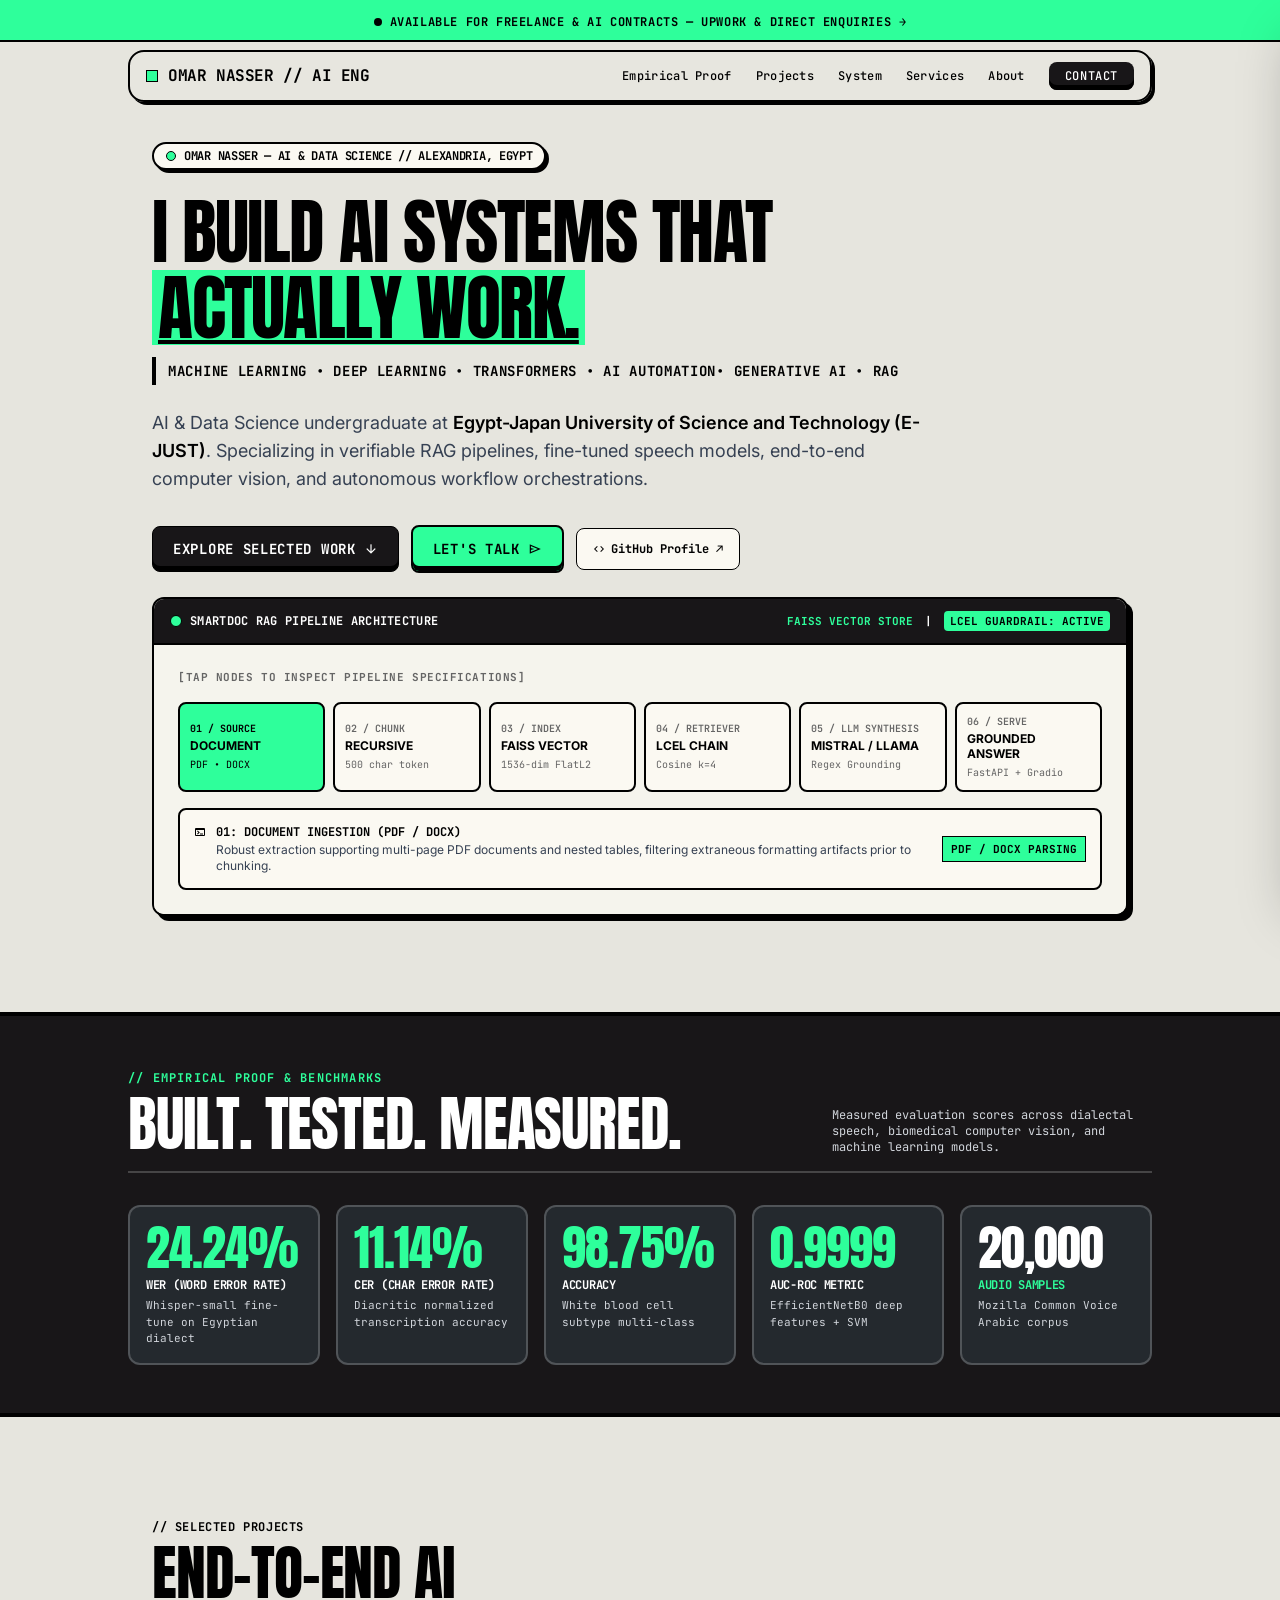
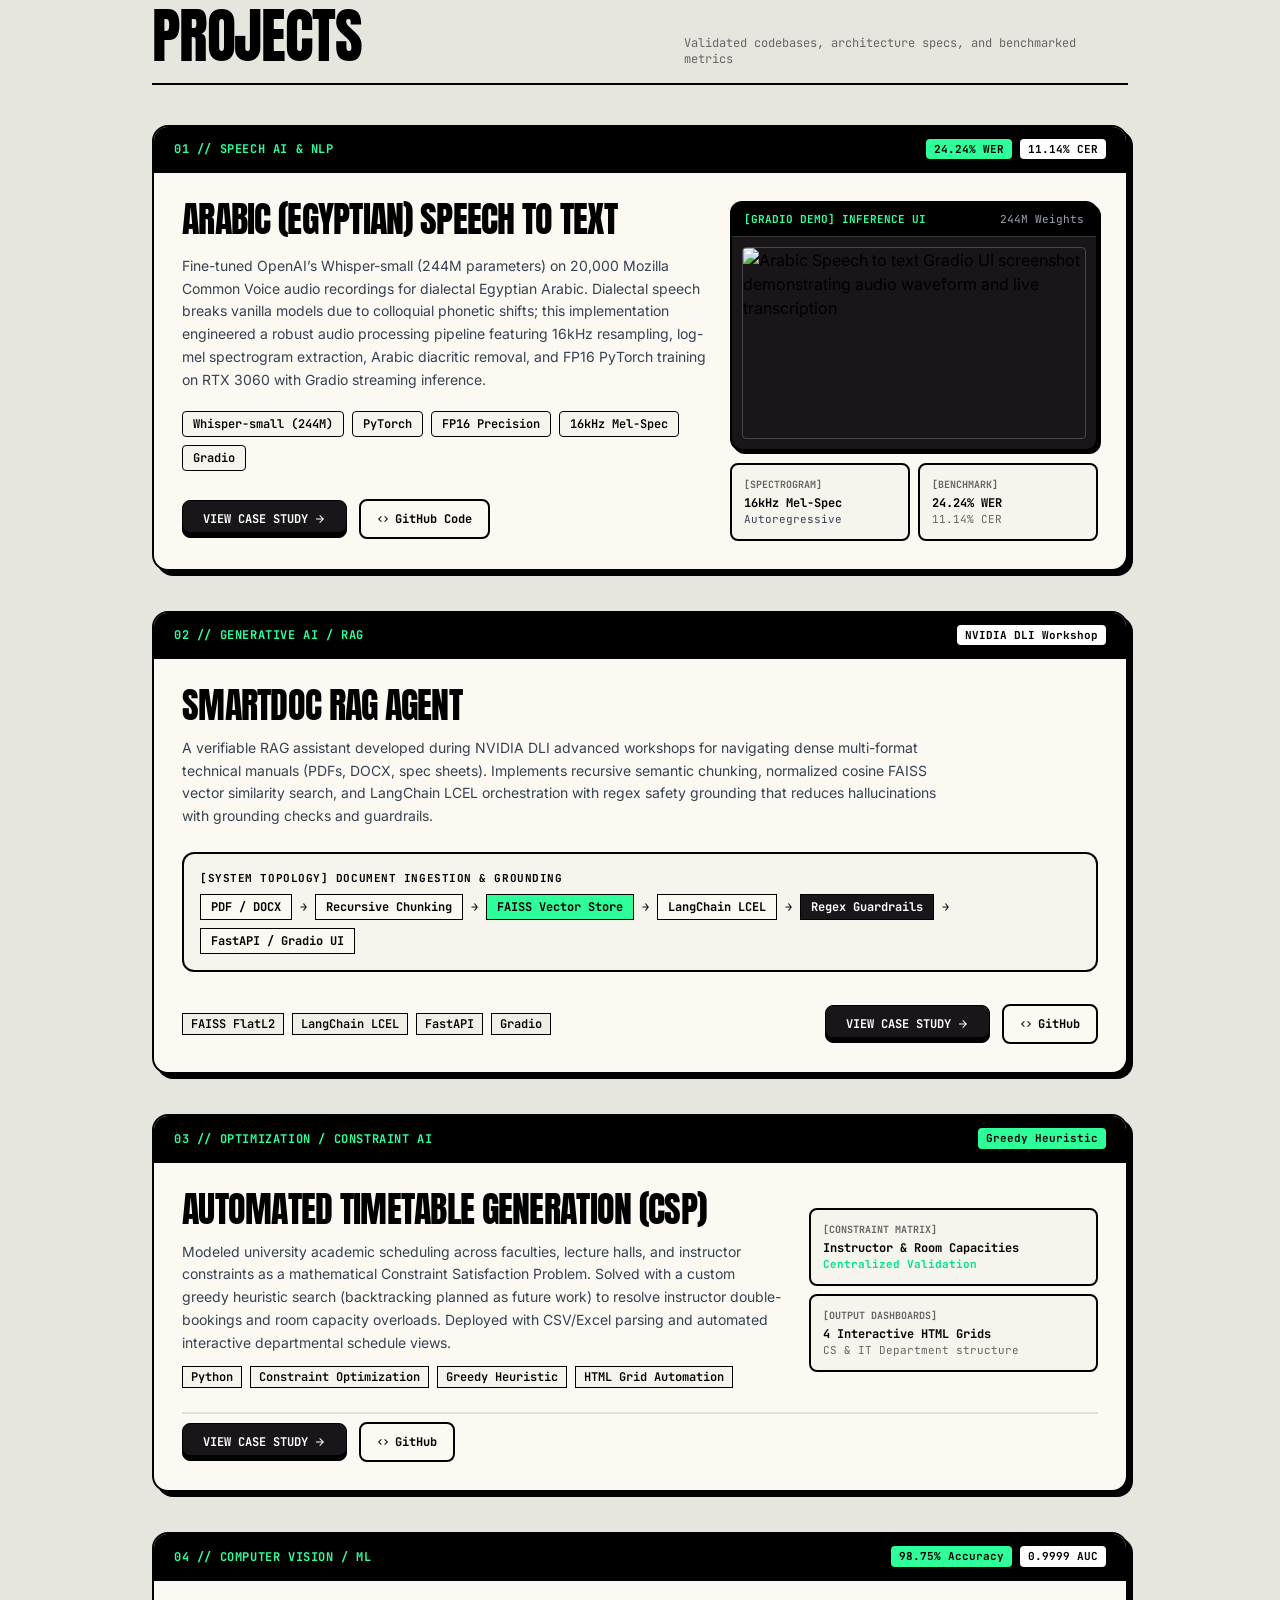
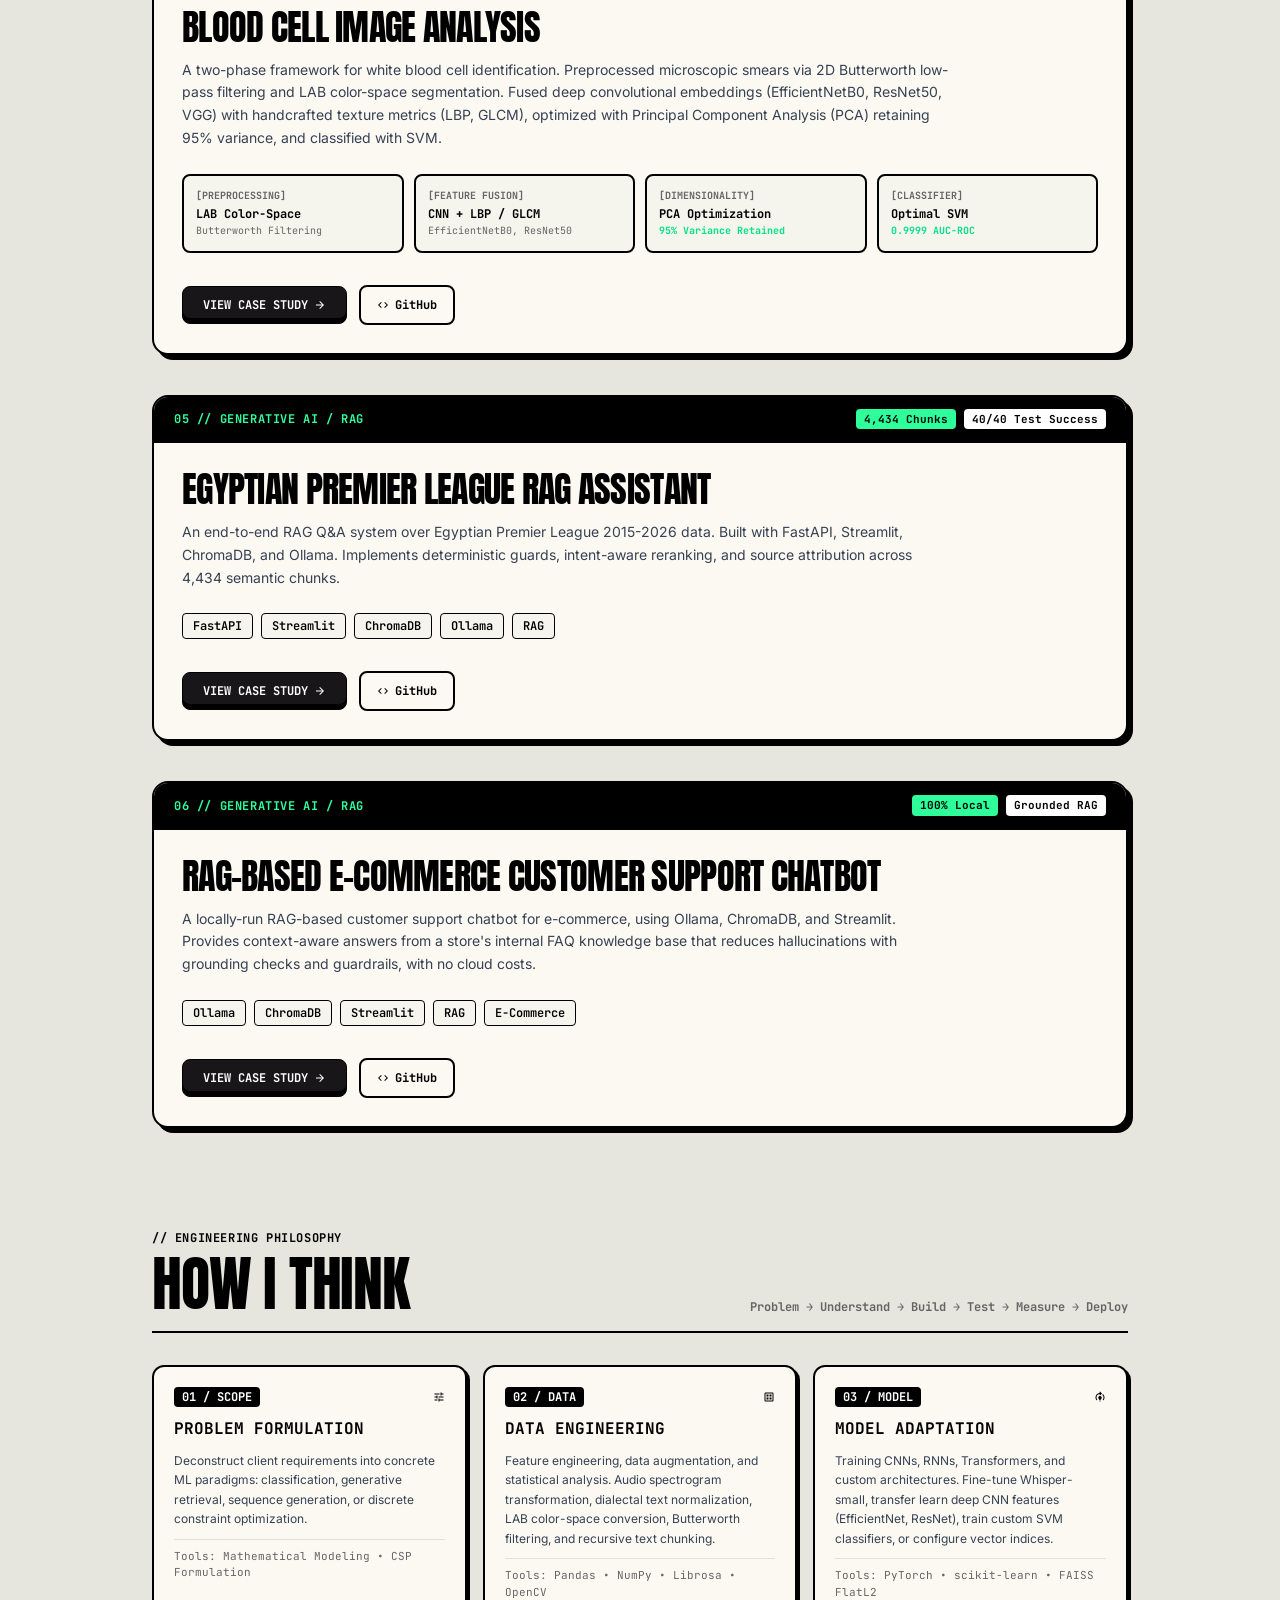
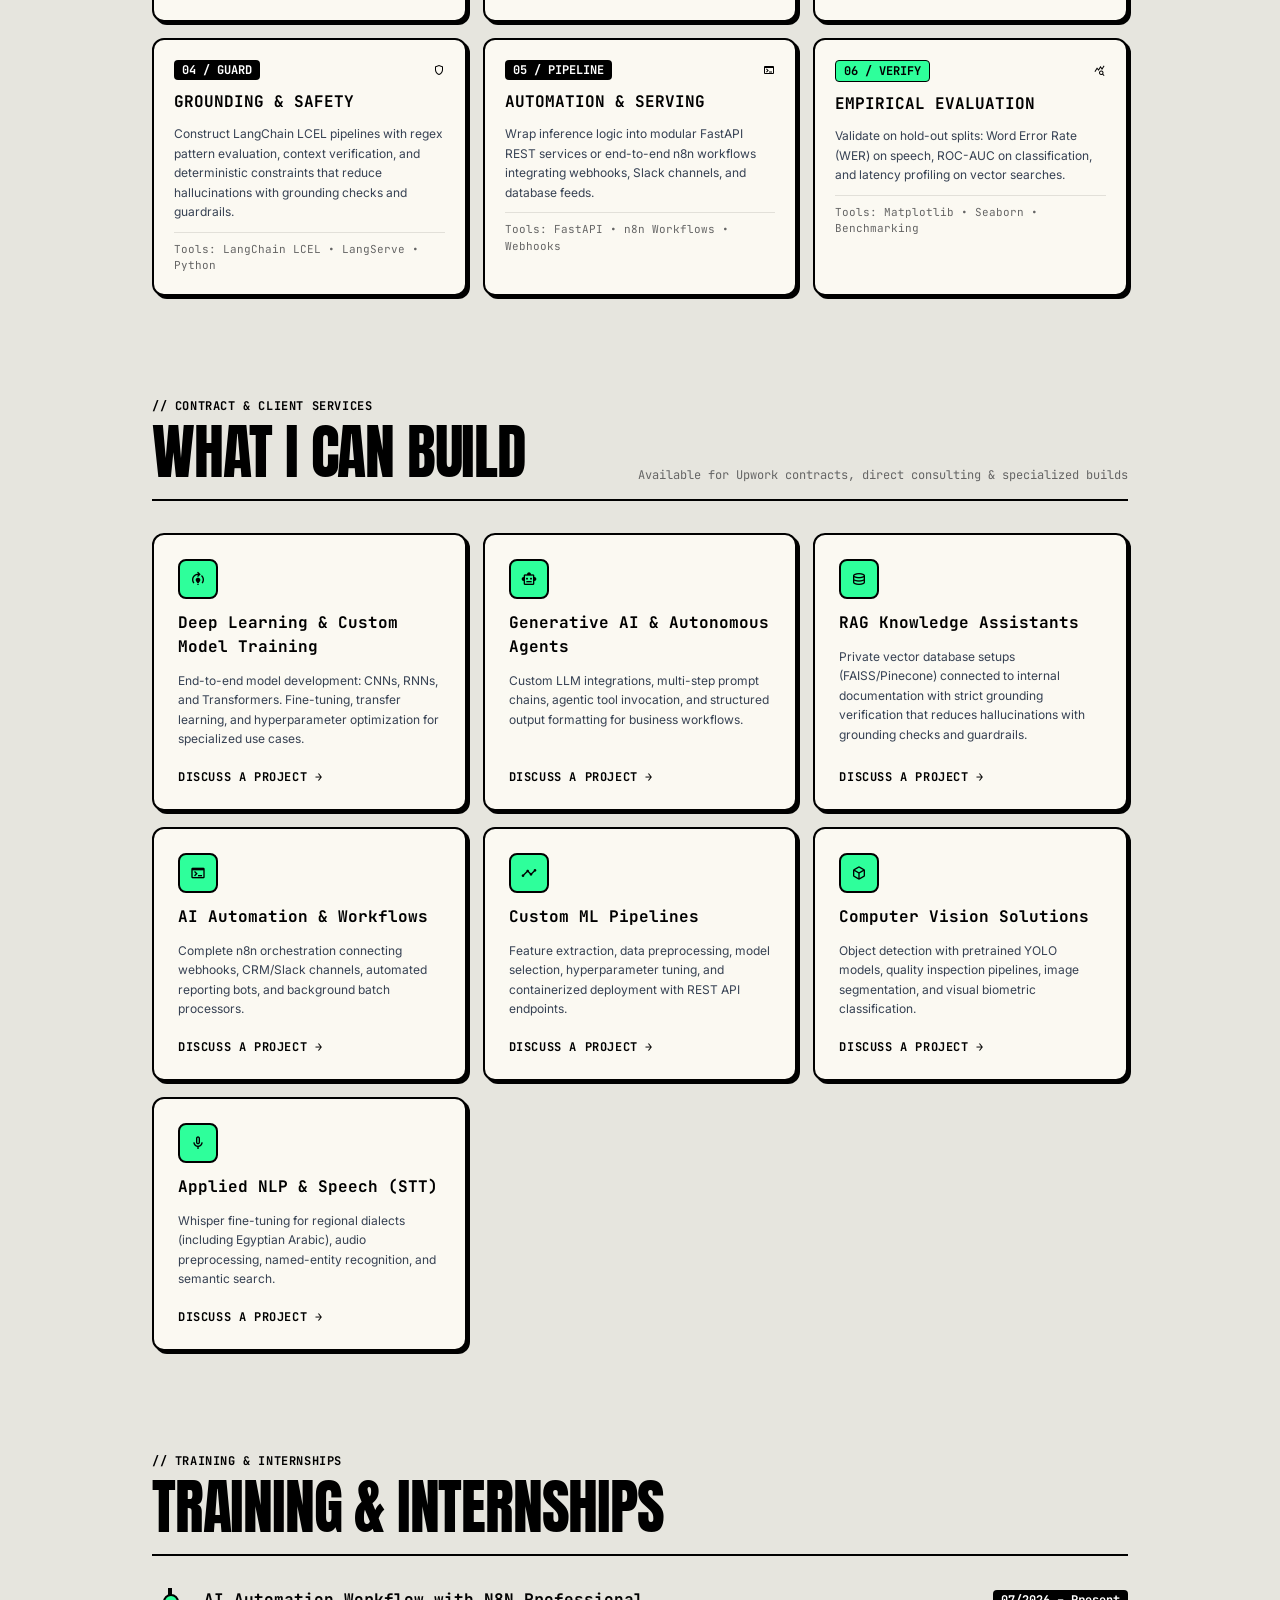
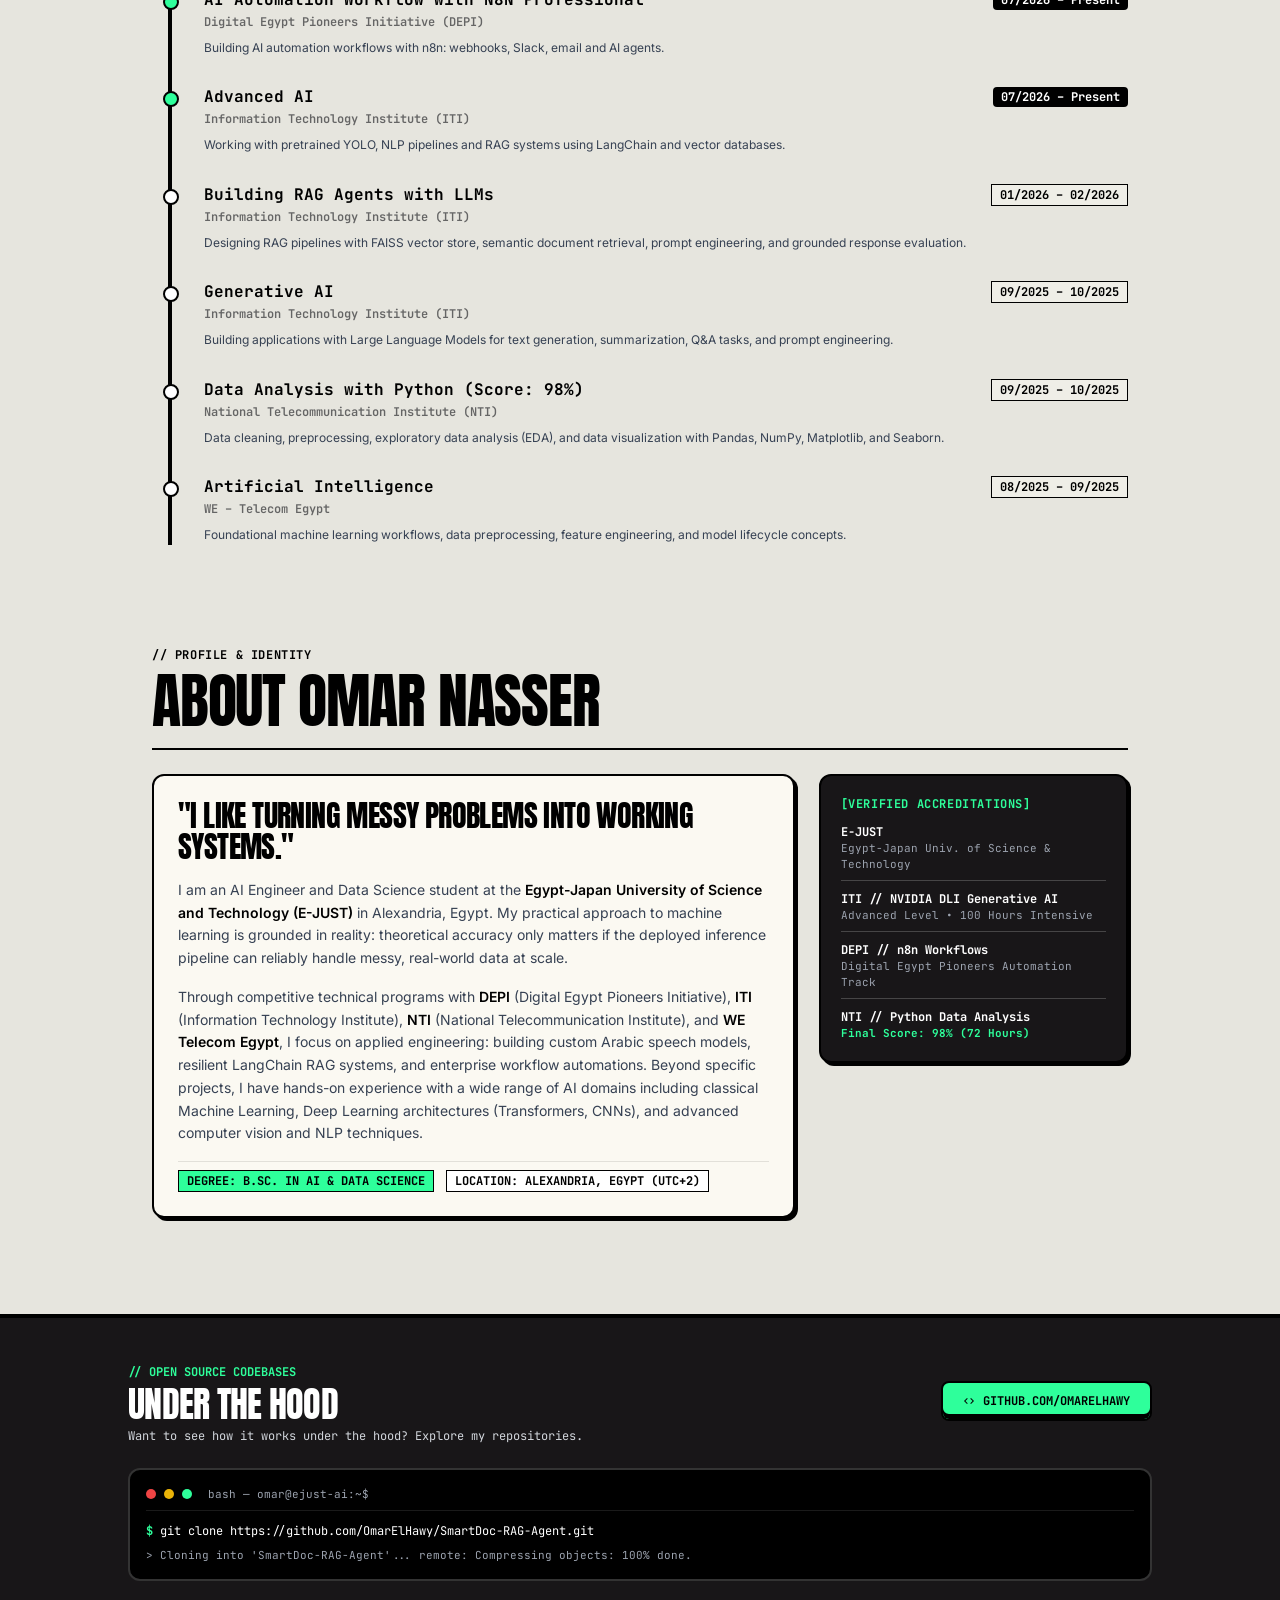
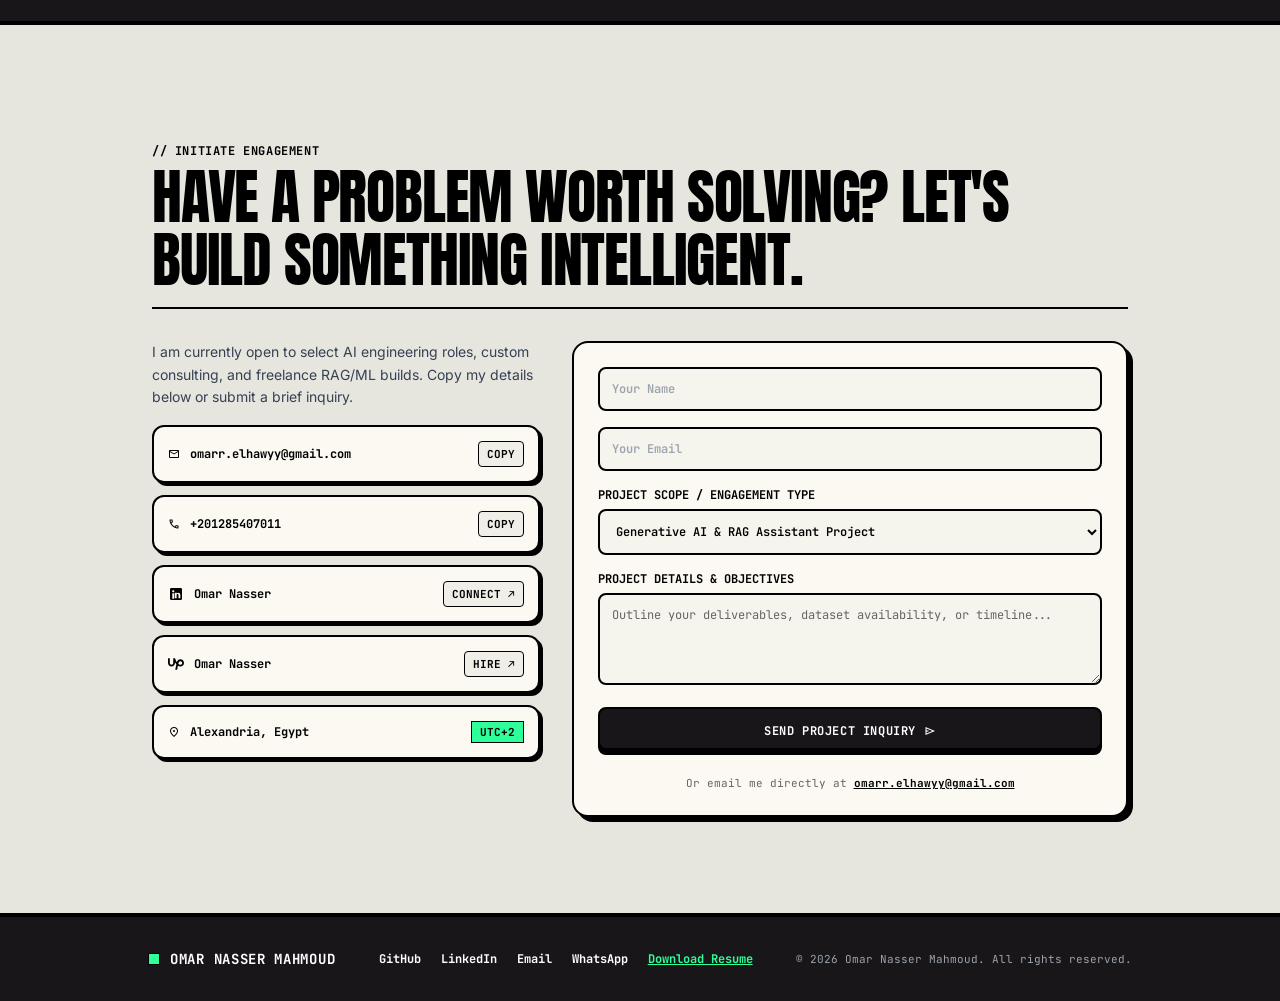
==== commit 3a8f4a52: "Fix: Align portfolio claims with CV, remove overclaims, and add Formspree fallback" ====
--- a/docs/index.html
+++ b/docs/index.html
@@ -1,1286 +1,2570 @@
-﻿<!DOCTYPE html>
-<html class="light" lang="en">
-<head>
-  <meta charset="utf-8"/>
-  <meta content="width=device-width, initial-scale=1.0" name="viewport"/>
-  
-  <!-- Primary Meta Tags -->
-  <title>Omar Nasser — AI Engineer | RAG, LLMs &amp; Computer Vision</title>
-  <meta name="title" content="Omar Nasser — AI Engineer | RAG, LLMs &amp; Computer Vision"/>
-  <meta name="description" content="AI Engineer specializing in verifiable RAG pipelines, fine-tuned speech models, production computer vision, and autonomous workflow orchestrations. Based in Alexandria, Egypt."/>
-  <meta name="keywords" content="Omar Nasser, Omar Nasser Mahmoud, AI Engineer, Machine Learning, RAG, LangChain, Whisper, Computer Vision, Alexandria Egypt, E-JUST, n8n, Deep Learning, Speech to Text"/>
-  <meta name="author" content="Omar Nasser Mahmoud"/>
-  <meta name="robots" content="index, follow"/>
-  <meta name="theme-color" content="#e6e5de"/>
-  <link rel="canonical" href="https://omarelhawy.github.io/omar-nasser-portfolio/"/>
-
-  <!-- Open Graph / Facebook / LinkedIn -->
-  <meta property="og:type" content="website"/>
-  <meta property="og:url" content="https://omarelhawy.github.io/omar-nasser-portfolio/"/>
-  <meta property="og:site_name" content="Omar Nasser Portfolio"/>
-  <meta property="og:title" content="Omar Nasser — AI Engineer | RAG, LLMs &amp; Computer Vision"/>
-  <meta property="og:description" content="AI Engineer specializing in verifiable RAG pipelines, fine-tuned speech models, production computer vision, and autonomous workflow orchestrations. Based in Alexandria, Egypt."/>
-  <meta property="og:image" content="assets/og-image.png"/>
-  <meta property="og:locale" content="en_US"/>
-
-  <!-- Twitter Card -->
-  <meta name="twitter:card" content="summary_large_image"/>
-  <meta name="twitter:url" content="https://omarelhawy.github.io/omar-nasser-portfolio/"/>
-  <meta name="twitter:title" content="Omar Nasser — AI Engineer | RAG, LLMs &amp; Computer Vision"/>
-  <meta name="twitter:description" content="AI Engineer specializing in verifiable RAG pipelines, fine-tuned speech models, production computer vision, and autonomous workflow orchestrations. Based in Alexandria, Egypt."/>
-  <meta name="twitter:image" content="assets/og-image.png"/>
-
-  <!-- Favicon -->
-  <link rel="icon" type="image/svg+xml" href="assets/favicon.svg"/>
-  <link rel="apple-touch-icon" href="assets/favicon.svg"/>
-
-  <!-- Google Fonts: Anton, Inter, JetBrains Mono (preloaded for performance) -->
-  <link rel="preconnect" href="https://fonts.googleapis.com"/>
-  <link rel="preconnect" href="https://fonts.gstatic.com" crossorigin=""/>
-  <link rel="preload" as="style" href="https://fonts.googleapis.com/css2?family=Anton&family=Inter:wght@300;400;500;600;700&family=JetBrains+Mono:wght@400;500;600;700&display=swap"/>
-  <link rel="stylesheet" href="https://fonts.googleapis.com/css2?family=Anton&family=Inter:wght@300;400;500;600;700&family=JetBrains+Mono:wght@400;500;600;700&display=swap"/>
-
-  <!-- Compiled Tailwind CSS (production build — no CDN dependency) -->
-  <link rel="stylesheet" href="css/tailwind.compiled.css"/>
-
-  <!-- Custom Design Tokens & Component Styles -->
-  <link rel="stylesheet" href="css/styles.css"/>
-
-  <!-- JSON-LD Structured Data for Rich Search Snippets -->
-  <script type="application/ld+json">
-  {
-    "@context": "https://schema.org",
-    "@type": "Person",
-    "name": "Omar Nasser Mahmoud",
-    "jobTitle": "AI Engineer",
-    "url": "https://omarelhawy.github.io/omar-nasser-portfolio/",
-    "email": "omarr.elhawyy@gmail.com",
-    "telephone": "+201285407011",
-    "address": {
-      "@type": "PostalAddress",
-      "addressLocality": "Alexandria",
-      "addressCountry": "Egypt"
-    },
-    "alumniOf": {
-      "@type": "EducationalOrganization",
-      "name": "Egypt-Japan University of Science and Technology (E-JUST)"
-    },
-    "sameAs": [
-      "https://github.com/OmarElHawy",
-      "https://www.linkedin.com/in/omar-nasser-aab951303/"
-    ],
-    "knowsAbout": [
-      "Artificial Intelligence",
-      "Retrieval-Augmented Generation (RAG)",
-      "Large Language Models (LLMs)",
-      "Computer Vision",
-      "Speech-to-Text (STT)",
-      "LangChain",
-      "FAISS",
-      "PyTorch",
-      "n8n Workflow Automation"
-    ]
-  }
-  </script>
-</head>
-<body class="bg-canvas text-ink font-sans antialiased selection:bg-accent selection:text-ink pb-24 md:pb-0">
-
-  <!-- TOP ELECTRIC MINT ANNOUNCEMENT BAR -->
-  <aside class="sticky top-0 z-50 bg-accent text-ink border-b-2 border-black px-4 py-2 text-center overflow-x-auto whitespace-nowrap">
-    <a class="inline-flex items-center justify-center gap-2 text-xs font-mono font-bold uppercase tracking-wider hover:underline" href="#contact">
-      <span class="inline-block w-2 h-2 rounded-full bg-black animate-ping" aria-hidden="true"></span>
-      AVAILABLE FOR FREELANCE &amp; AI CONTRACTS — UPWORK &amp; DIRECT ENQUIRIES →
-    </a>
-  </aside>
-
-  <!-- EDITORIAL PILL APP BAR -->
-  <header class="sticky top-8 z-40 px-3 sm:px-4 py-2 pointer-events-none">
-    <div class="pointer-events-auto max-w-5xl mx-auto bg-canvas/90 backdrop-blur-md border-2 border-black rounded-2xl px-4 py-2.5 flex justify-between items-center koyeb-pill shadow-brutal">
-      <a class="flex items-center gap-2.5 group" href="#hero" aria-label="Omar Nasser Home">
-        <span class="w-3 h-3 bg-accent border border-black transition-transform group-hover:rotate-45" aria-hidden="true"></span>
-        <span class="text-base font-bold tracking-tight text-ink font-mono uppercase">OMAR NASSER // AI ENG</span>
-      </a>
-      
-      <!-- Desktop Nav -->
-      <nav class="hidden md:flex items-center gap-6 text-xs font-mono font-medium tracking-wide" aria-label="Desktop Navigation">
-        <a class="hover:text-black transition-colors" href="#metrics">Empirical Proof</a>
-        <a class="hover:text-black transition-colors" href="#work">Projects</a>
-        <a class="hover:text-black transition-colors" href="#methodology">System</a>
-        <a class="hover:text-black transition-colors" href="#services">Services</a>
-        <a class="hover:text-black transition-colors" href="#about">About</a>
-        <a class="px-4 py-1.5 rounded-lg bg-surface-dark text-white font-mono text-xs uppercase tracking-wider shadow-stamped hover:bg-black transition-all" href="#contact">Contact</a>
-      </nav>
-
-      <!-- Mobile Right Controls -->
-      <div class="flex items-center gap-2 md:hidden">
-        <a class="px-3 py-1 bg-surface-dark text-white font-mono text-[11px] font-bold uppercase rounded-lg shadow-stamped" href="#contact">
-          Contact
-        </a>
-        <button aria-label="Toggle Menu" class="p-1.5 border border-black bg-surface rounded-lg hover:bg-accent transition-colors" id="drawerToggle">
-          <span class="material-symbols-outlined text-xl" aria-hidden="true">menu</span>
-        </button>
-      </div>
-    </div>
-  </header>
-
-  <!-- MOBILE SLIDE-OUT DRAWER -->
-  <div class="fixed inset-0 bg-black/60 backdrop-blur-sm z-50 hidden transition-opacity" id="drawerOverlay" aria-hidden="true"></div>
-  <aside class="fixed inset-y-0 right-0 w-80 z-50 bg-canvas border-l-2 border-black shadow-2xl flex flex-col h-full p-5 space-y-4 translate-x-full transition-transform duration-300 ease-in-out" id="mobileDrawer" aria-label="Mobile Navigation Drawer">
-    <div class="flex items-center justify-between pb-3 border-b-2 border-black">
-      <div class="flex items-center gap-2 font-mono text-xs font-bold uppercase">
-        <span class="w-3 h-3 bg-accent border border-black" aria-hidden="true"></span>
-        <span>INDEX &amp; SPECS</span>
-      </div>
-      <button aria-label="Close Menu" class="p-1 border border-black rounded hover:bg-accent" id="drawerClose">
-        <span class="material-symbols-outlined text-lg" aria-hidden="true">close</span>
-      </button>
-    </div>
-    
-    <div class="p-3 bg-surface-card border-2 border-black rounded-lg">
-      <div class="font-bold text-sm text-black">Omar Nasser Mahmoud</div>
-      <div class="text-[11px] font-mono text-ink-muted mt-0.5 font-medium">E-JUST • AI &amp; Data Science</div>
-      <div class="text-[10px] font-mono uppercase bg-accent inline-block px-1.5 py-0.5 border border-black mt-2 font-bold">
-        STATUS: OPEN TO WORK
-      </div>
-    </div>
-
-    <nav class="flex-1 space-y-2 font-mono text-xs font-semibold" aria-label="Drawer Links">
-      <a class="drawer-link flex items-center justify-between p-3 rounded-lg border border-black bg-surface hover:bg-accent text-black" href="#hero">
-        <span>00 // Overview</span>
-        <span class="material-symbols-outlined text-sm" aria-hidden="true">arrow_forward</span>
-      </a>
-      <a class="drawer-link flex items-center justify-between p-3 rounded-lg border border-black bg-surface hover:bg-accent text-black" href="#metrics">
-        <span>01 // Empirical Proof</span>
-        <span class="material-symbols-outlined text-sm" aria-hidden="true">arrow_forward</span>
-      </a>
-      <a class="drawer-link flex items-center justify-between p-3 rounded-lg border border-black bg-surface hover:bg-accent text-black" href="#work">
-        <span>02 // Selected Projects</span>
-        <span class="material-symbols-outlined text-sm" aria-hidden="true">arrow_forward</span>
-      </a>
-      <a class="drawer-link flex items-center justify-between p-3 rounded-lg border border-black bg-surface hover:bg-accent text-black" href="#methodology">
-        <span>03 // How I Think</span>
-        <span class="material-symbols-outlined text-sm" aria-hidden="true">arrow_forward</span>
-      </a>
-      <a class="drawer-link flex items-center justify-between p-3 rounded-lg border border-black bg-surface hover:bg-accent text-black" href="#services">
-        <span>04 // What I Can Build</span>
-        <span class="material-symbols-outlined text-sm" aria-hidden="true">arrow_forward</span>
-      </a>
-      <a class="drawer-link flex items-center justify-between p-3 rounded-lg border border-black bg-surface hover:bg-accent text-black" href="#experience">
-        <span>05 // Career Track</span>
-        <span class="material-symbols-outlined text-sm" aria-hidden="true">arrow_forward</span>
-      </a>
-      <a class="drawer-link flex items-center justify-between p-3 rounded-lg border border-black bg-surface hover:bg-accent text-black" href="#about">
-        <span>06 // About Omar</span>
-        <span class="material-symbols-outlined text-sm" aria-hidden="true">arrow_forward</span>
-      </a>
-      <a class="drawer-link flex items-center justify-between p-3 rounded-lg border border-black bg-surface hover:bg-accent text-black" href="#contact">
-        <span>07 // Contact</span>
-        <span class="material-symbols-outlined text-sm" aria-hidden="true">arrow_forward</span>
-      </a>
-    </nav>
-
-    <div class="pt-3 border-t-2 border-black space-y-1.5 font-mono text-xs">
-      <a class="flex items-center justify-between text-ink hover:underline" href="https://github.com/OmarElHawy" rel="noopener noreferrer" target="_blank">
-        <span>github.com/OmarElHawy</span>
-        <span class="material-symbols-outlined text-xs" aria-hidden="true">north_east</span>
-      </a>
-      <a class="flex items-center justify-between text-ink hover:underline" href="https://www.linkedin.com/in/omar-nasser-aab951303/" rel="noopener noreferrer" target="_blank">
-        <span>linkedin.com/in/omar-nasser</span>
-        <span class="material-symbols-outlined text-xs" aria-hidden="true">north_east</span>
-      </a>
-    </div>
-  </aside>
-
-  <main class="space-y-16 sm:space-y-24">
-    <!-- HERO SECTION -->
-    <section class="max-w-5xl mx-auto px-4 sm:px-6 pt-4 sm:pt-8" id="hero">
-      <div class="space-y-6">
-        <!-- Eyebrow Pill -->
-        <div class="inline-flex items-center gap-2 px-3 py-1 rounded-full bg-surface border-2 border-black text-xs font-mono font-bold tracking-tight shadow-brutal">
-          <span class="w-2.5 h-2.5 rounded-full bg-accent border border-black" aria-hidden="true"></span>
-          <span>OMAR NASSER — AI &amp; DATA SCIENCE // ALEXANDRIA, EGYPT</span>
-        </div>
-
-        <!-- Big Brutalist Anton Headline -->
-        <div class="space-y-3">
-          <h1 class="anton-heading text-4xl sm:text-5xl md:text-6xl lg:text-7xl text-black leading-[1.1]">
-            I BUILD AI SYSTEMS THAT <span class="bg-accent px-1.5 underline decoration-black decoration-4 inline-block mt-1 sm:mt-0">ACTUALLY WORK.</span>
-          </h1>
-          <div class="font-mono text-xs sm:text-sm font-bold uppercase tracking-wider text-ink border-l-4 border-black pl-3 py-1">
-            MACHINE LEARNING • DEEP LEARNING • TRANSFORMERS •  AI Automation• GENERATIVE AI • RAG
-          </div>
-        </div>
-
-        <!-- Narrative Positioning -->
-        <p class="text-base sm:text-lg text-ink-soft max-w-3xl leading-relaxed font-normal">
-          AI &amp; Data Science undergraduate at <strong class="text-black font-semibold">Egypt-Japan University of Science and Technology (E-JUST)</strong>. Specializing in verifiable RAG pipelines, fine-tuned speech models, production computer vision, and autonomous workflow orchestrations.
-        </p>
-
-        <!-- Stamped Action CTAs -->
-        <div class="flex flex-wrap items-center gap-3 pt-2">
-          <a class="px-5 py-3 rounded-lg bg-surface-dark hover:bg-black text-white font-mono text-xs sm:text-sm font-bold uppercase tracking-wider shadow-stamped inline-flex items-center gap-2 border border-black transition-all" href="#work">
-            <span>Explore Selected Work</span>
-            <span class="material-symbols-outlined text-sm" aria-hidden="true">arrow_downward</span>
-          </a>
-          <a class="px-5 py-3 rounded-lg bg-accent hover:bg-accent-deep text-black font-mono text-xs sm:text-sm font-bold uppercase tracking-wider shadow-stamped border-2 border-black inline-flex items-center gap-2 transition-all" href="#contact">
-            <span>Let's Talk</span>
-            <span class="material-symbols-outlined text-sm" aria-hidden="true">send</span>
-          </a>
-          <a class="px-4 py-3 rounded-lg bg-surface hover:bg-surface-card text-black font-mono text-xs font-bold border border-black inline-flex items-center gap-1.5" href="https://github.com/OmarElHawy" rel="noopener noreferrer" target="_blank" aria-label="View Omar Nasser GitHub profile in new tab">
-            <span class="material-symbols-outlined text-sm" aria-hidden="true">code</span>
-            <span>GitHub Profile ↗</span>
-          </a>
-        </div>
-
-        <!-- INTERACTIVE SMARTDOC RAG AGENT HERO WIDGET -->
-        <div class="mt-8 rounded-xl bg-surface border-2 border-black shadow-brutal-lg overflow-hidden">
-          <div class="bg-surface-dark text-white px-4 py-3 border-b-2 border-black flex flex-wrap items-center justify-between gap-2 text-xs font-mono font-bold">
-            <div class="flex items-center gap-2">
-              <span class="w-3 h-3 rounded-full bg-accent border border-black" aria-hidden="true"></span>
-              <span class="tracking-wide">SMARTDOC RAG PIPELINE ARCHITECTURE</span>
-            </div>
-            <div class="flex items-center gap-3 text-[11px] text-accent font-mono">
-              <span>LATENCY: &lt;142ms</span>
-              <span class="text-white">|</span>
-              <span>FAISS 1536-DIM</span>
-              <span class="text-white">|</span>
-              <span class="bg-accent text-black px-1.5 py-0.5 rounded font-bold">LCEL GUARDRAIL: ACTIVE</span>
-            </div>
-          </div>
-
-          <!-- Flow nodes container -->
-          <div class="p-4 sm:p-6 bg-canvas-high space-y-4">
-            <div class="text-[11px] font-mono text-ink-muted uppercase font-bold tracking-wider">
-              [TAP NODES TO INSPECT PRODUCTION SPECIFICATIONS]
-            </div>
-            <div class="grid grid-cols-2 sm:grid-cols-3 lg:grid-cols-6 gap-2" id="pipelineNodes" role="tablist" aria-label="RAG Architecture Nodes">
-              <button class="pipeline-node text-left p-2.5 rounded-lg border-2 border-black bg-accent text-black transition-all focus:outline-none" data-stage="ingest" role="tab" aria-selected="true" aria-controls="stageDetails">
-                <span class="text-[10px] font-mono uppercase block font-bold">01 / SOURCE</span>
-                <span class="font-bold text-xs block leading-tight mt-0.5">DOCUMENT</span>
-                <span class="text-[10px] font-mono text-ink block mt-1">PDF • DOCX</span>
-              </button>
-              <button class="pipeline-node text-left p-2.5 rounded-lg border-2 border-black bg-surface text-ink hover:bg-canvas-card transition-all focus:outline-none" data-stage="chunk" role="tab" aria-selected="false" aria-controls="stageDetails">
-                <span class="text-[10px] font-mono uppercase text-ink-muted block font-semibold">02 / CHUNK</span>
-                <span class="font-bold text-xs block leading-tight mt-0.5">RECURSIVE</span>
-                <span class="text-[10px] font-mono text-ink-muted block mt-1">500 char token</span>
-              </button>
-              <button class="pipeline-node text-left p-2.5 rounded-lg border-2 border-black bg-surface text-ink hover:bg-canvas-card transition-all focus:outline-none" data-stage="faiss" role="tab" aria-selected="false" aria-controls="stageDetails">
-                <span class="text-[10px] font-mono uppercase text-ink-muted block font-semibold">03 / INDEX</span>
-                <span class="font-bold text-xs block leading-tight mt-0.5">FAISS VECTOR</span>
-                <span class="text-[10px] font-mono text-ink-muted block mt-1">1536-dim FlatL2</span>
-              </button>
-              <button class="pipeline-node text-left p-2.5 rounded-lg border-2 border-black bg-surface text-ink hover:bg-canvas-card transition-all focus:outline-none" data-stage="retrieve" role="tab" aria-selected="false" aria-controls="stageDetails">
-                <span class="text-[10px] font-mono uppercase text-ink-muted block font-semibold">04 / RETRIEVER</span>
-                <span class="font-bold text-xs block leading-tight mt-0.5">LCEL CHAIN</span>
-                <span class="text-[10px] font-mono text-ink-muted block mt-1">Cosine k=4</span>
-              </button>
-              <button class="pipeline-node text-left p-2.5 rounded-lg border-2 border-black bg-surface text-ink hover:bg-canvas-card transition-all focus:outline-none" data-stage="guard" role="tab" aria-selected="false" aria-controls="stageDetails">
-                <span class="text-[10px] font-mono uppercase text-ink-muted block font-semibold">05 / LLM SYNTHESIS</span>
-                <span class="font-bold text-xs block leading-tight mt-0.5">MISTRAL / LLAMA</span>
-                <span class="text-[10px] font-mono text-ink-muted block mt-1">Regex Grounding</span>
-              </button>
-              <button class="pipeline-node text-left p-2.5 rounded-lg border-2 border-black bg-surface text-ink hover:bg-canvas-card transition-all focus:outline-none" data-stage="serve" role="tab" aria-selected="false" aria-controls="stageDetails">
-                <span class="text-[10px] font-mono uppercase text-ink-muted block font-semibold">06 / SERVE</span>
-                <span class="font-bold text-xs block leading-tight mt-0.5">GROUNDED ANSWER</span>
-                <span class="text-[10px] font-mono text-ink-muted block mt-1">FastAPI + Gradio</span>
-              </button>
-            </div>
-
-            <!-- Explainer box -->
-            <div class="p-3.5 bg-surface border-2 border-black rounded-lg flex flex-col sm:flex-row sm:items-center justify-between gap-3 text-xs" id="stageDetails" role="tabpanel">
-              <div class="flex items-start gap-2.5">
-                <span class="material-symbols-outlined text-black text-xl mt-0.5" aria-hidden="true">terminal</span>
-                <div>
-                  <div class="font-mono text-black font-bold uppercase" id="stageTitle">01: Document Ingestion (PDF / DOCX)</div>
-                  <div class="text-ink-soft mt-0.5" id="stageDesc">Robust extraction supporting multi-page PDF documents and nested tables, filtering extraneous formatting artifacts prior to chunking.</div>
-                </div>
-              </div>
-              <div class="shrink-0 font-mono text-[11px] bg-accent px-2 py-1 border border-black font-bold text-black" id="stageMetric">
-                THROUGHPUT: 14 DOCS/SEC
-              </div>
-            </div>
-          </div>
-        </div>
-      </div>
-    </section>
-
-    <!-- BUILT. TESTED. MEASURED. (HIGH-IMPACT DARK METRIC BAND) -->
-    <section class="bg-surface-dark text-white border-y-4 border-black py-12 px-4 sm:px-6" id="metrics">
-      <div class="max-w-5xl mx-auto space-y-8">
-        <div class="flex flex-col sm:flex-row sm:items-end justify-between gap-3 border-b-2 border-white/20 pb-4">
-          <div>
-            <span class="text-xs font-mono uppercase font-bold text-accent tracking-widest">// EMPIRICAL PROOF &amp; BENCHMARKS</span>
-            <h2 class="anton-heading text-4xl sm:text-5xl md:text-6xl text-white mt-1">BUILT. TESTED. MEASURED.</h2>
-          </div>
-          <p class="text-xs font-mono text-gray-300 max-w-xs">
-            Measured evaluation scores across dialectal speech, biomedical computer vision, and machine learning models.
-          </p>
-        </div>
-
-        <!-- Metric Grid -->
-        <div class="grid grid-cols-2 md:grid-cols-5 gap-3.5 sm:gap-4">
-          <!-- Metric 1 -->
-          <div class="p-4 bg-surface-darker border-2 border-white/20 rounded-xl space-y-1 relative group hover:border-accent transition-colors">
-            <span class="anton-heading text-4xl sm:text-5xl text-accent block">24.24%</span>
-            <div class="text-xs font-bold uppercase tracking-tight text-white font-mono">WER (Word Error Rate)</div>
-            <div class="text-[11px] text-gray-300 font-mono">Whisper-small fine-tune on Egyptian dialect</div>
-          </div>
-          <!-- Metric 2 -->
-          <div class="p-4 bg-surface-darker border-2 border-white/20 rounded-xl space-y-1 relative group hover:border-accent transition-colors">
-            <span class="anton-heading text-4xl sm:text-5xl text-accent block">11.14%</span>
-            <div class="text-xs font-bold uppercase tracking-tight text-white font-mono">CER (Char Error Rate)</div>
-            <div class="text-[11px] text-gray-300 font-mono">Diacritic normalized transcription accuracy</div>
-          </div>
-          <!-- Metric 3 -->
-          <div class="p-4 bg-surface-darker border-2 border-white/20 rounded-xl space-y-1 relative group hover:border-accent transition-colors">
-            <span class="anton-heading text-4xl sm:text-5xl text-accent block">98.75%</span>
-            <div class="text-xs font-bold uppercase tracking-tight text-white font-mono">Accuracy</div>
-            <div class="text-[11px] text-gray-300 font-mono">White blood cell subtype multi-class</div>
-          </div>
-          <!-- Metric 4 -->
-          <div class="p-4 bg-surface-darker border-2 border-white/20 rounded-xl space-y-1 relative group hover:border-accent transition-colors">
-            <span class="anton-heading text-4xl sm:text-5xl text-accent block">0.9999</span>
-            <div class="text-xs font-bold uppercase tracking-tight text-white font-mono">AUC-ROC Metric</div>
-            <div class="text-[11px] text-gray-300 font-mono">EfficientNetB0 deep features + SVM</div>
-          </div>
-          <!-- Metric 5 -->
-          <div class="p-4 bg-surface-darker border-2 border-white/20 rounded-xl space-y-1 col-span-2 md:col-span-1 relative group hover:border-accent transition-colors">
-            <span class="anton-heading text-4xl sm:text-5xl text-white block">20,000</span>
-            <div class="text-xs font-bold uppercase tracking-tight text-accent font-mono">Audio Samples</div>
-            <div class="text-[11px] text-gray-300 font-mono">Mozilla Common Voice Arabic corpus</div>
-          </div>
-        </div>
-      </div>
-    </section>
-
-    <!-- SELECTED WORK / EDITORIAL CASE STUDIES -->
-    <section class="max-w-5xl mx-auto px-4 sm:px-6 space-y-10" id="work">
-      <div class="flex flex-col sm:flex-row sm:items-end justify-between gap-3 border-b-2 border-black pb-4">
-        <div>
-          <span class="text-xs font-mono text-black font-bold uppercase tracking-wider">// SELECTED PROJECTS</span>
-          <h2 class="anton-heading text-4xl sm:text-5xl md:text-6xl text-black mt-1">ENGINEERED PRODUCTION SYSTEMS</h2>
-        </div>
-        <p class="text-xs font-mono text-ink-muted">Validated codebases, architecture specs, and benchmarked metrics</p>
-      </div>
-
-      <div class="space-y-10">
-        <!-- PROJECT 01: ARABIC SPEECH-TO-TEXT -->
-        <article class="bg-surface rounded-2xl border-2 border-black shadow-brutal-lg overflow-hidden">
-          <div class="bg-black text-white px-5 py-3 flex flex-wrap items-center justify-between gap-2 border-b-2 border-black">
-            <span class="text-xs font-mono font-bold text-accent uppercase tracking-wider">01 // SPEECH AI &amp; NLP</span>
-            <div class="flex items-center gap-2">
-              <span class="px-2 py-0.5 rounded bg-accent text-black font-mono text-[11px] font-bold">24.24% WER</span>
-              <span class="px-2 py-0.5 rounded bg-white text-black font-mono text-[11px] font-bold">11.14% CER</span>
-            </div>
-          </div>
-          <div class="p-5 sm:p-7 space-y-6">
-            <div class="grid grid-cols-1 lg:grid-cols-12 gap-6 items-start">
-              <div class="lg:col-span-7 space-y-4">
-                <h3 class="anton-heading text-2xl sm:text-3xl md:text-4xl text-black">
-                  ARABIC (EGYPTIAN) SPEECH TO TEXT
-                </h3>
-                <p class="text-sm text-ink-soft leading-relaxed">
-                  Fine-tuned OpenAI’s Whisper-small (244M parameters) on 20,000 Mozilla Common Voice audio recordings for dialectal Egyptian Arabic. Dialectal speech breaks vanilla models due to colloquial phonetic shifts; this implementation engineered a robust audio processing pipeline featuring 16kHz resampling, log-mel spectrogram extraction, Arabic diacritic removal, and FP16 PyTorch training on RTX 3060 with Gradio streaming inference.
-                </p>
-                <div class="flex flex-wrap gap-2 pt-1 font-mono text-xs">
-                  <span class="px-2.5 py-1 rounded bg-canvas-high border border-black font-semibold">Whisper-small (244M)</span>
-                  <span class="px-2.5 py-1 rounded bg-canvas-high border border-black font-semibold">PyTorch</span>
-                  <span class="px-2.5 py-1 rounded bg-canvas-high border border-black font-semibold">FP16 Precision</span>
-                  <span class="px-2.5 py-1 rounded bg-canvas-high border border-black font-semibold">16kHz Mel-Spec</span>
-                  <span class="px-2.5 py-1 rounded bg-canvas-high border border-black font-semibold">Gradio</span>
-                </div>
-                <div class="flex flex-wrap items-center gap-3 pt-3">
-                  <button class="px-5 py-2.5 rounded-lg bg-surface-dark text-white hover:bg-black font-mono text-xs font-bold uppercase shadow-stamped border border-black inline-flex items-center gap-1.5 transition-all" onclick="openCaseStudy('whisper')">
-                    <span>View Case Study</span>
-                    <span class="material-symbols-outlined text-sm" aria-hidden="true">arrow_forward</span>
-                  </button>
-                  <a class="px-4 py-2.5 rounded-lg bg-surface hover:bg-canvas-card border-2 border-black font-mono text-xs font-bold inline-flex items-center gap-1.5" href="https://github.com/OmarElHawy/Whisper-Arabic-Speech-Recognition" rel="noopener noreferrer" target="_blank" aria-label="View Arabic Speech-to-Text GitHub Code">
-                    <span class="material-symbols-outlined text-sm" aria-hidden="true">code</span>
-                    <span>GitHub Code</span>
-                  </a>
-                </div>
-              </div>
-
-              <!-- Multi-slot interactive visual card -->
-              <div class="lg:col-span-5 space-y-3">
-                <div class="bg-surface-dark border-2 border-black rounded-xl overflow-hidden shadow-brutal">
-                  <div class="px-3 py-2 bg-black border-b border-white/20 flex items-center justify-between text-[11px] font-mono text-white">
-                    <span class="text-accent font-bold">[GRADIO DEMO] INFERENCE UI</span>
-                    <span class="text-gray-400">244M Weights</span>
-                  </div>
-                  <div class="p-2.5">
-                    <img alt="Arabic Speech to text Gradio UI screenshot demonstrating audio waveform and live transcription" class="w-full h-40 sm:h-48 object-cover rounded border border-white/20" loading="lazy" src="https://lh3.googleusercontent.com/aida-public/[base64]"/>
-                  </div>
-                </div>
-                <div class="grid grid-cols-2 gap-2 text-xs font-mono">
-                  <div class="p-3 bg-canvas-high border-2 border-black rounded-lg">
-                    <span class="text-[10px] text-ink-muted uppercase block font-bold">[SPECTROGRAM]</span>
-                    <span class="text-black font-bold block mt-0.5">16kHz Mel-Spec</span>
-                    <span class="text-[11px] text-ink-soft">Autoregressive</span>
-                  </div>
-                  <div class="p-3 bg-canvas-high border-2 border-black rounded-lg">
-                    <span class="text-[10px] text-ink-muted uppercase block font-bold">[BENCHMARK]</span>
-                    <span class="text-black font-bold block mt-0.5">24.24% WER</span>
-                    <span class="text-[11px] text-ink-muted">Baseline was 48.6%</span>
-                  </div>
-                </div>
-              </div>
-            </div>
-          </div>
-        </article>
-
-        <!-- PROJECT 02: SMARTDOC PRODUCTION RAG AGENT -->
-        <article class="bg-surface rounded-2xl border-2 border-black shadow-brutal-lg overflow-hidden">
-          <div class="bg-black text-white px-5 py-3 flex flex-wrap items-center justify-between gap-2 border-b-2 border-black">
-            <span class="text-xs font-mono font-bold text-accent uppercase tracking-wider">02 // GENERATIVE AI / RAG</span>
-            <span class="px-2 py-0.5 rounded bg-white text-black font-mono text-[11px] font-bold">NVIDIA DLI Workshop</span>
-          </div>
-          <div class="p-5 sm:p-7 space-y-6">
-            <div class="space-y-3">
-              <h3 class="anton-heading text-2xl sm:text-3xl md:text-4xl text-black">
-                SMARTDOC PRODUCTION RAG AGENT
-              </h3>
-              <p class="text-sm text-ink-soft leading-relaxed max-w-3xl">
-                A verifiable RAG assistant developed during NVIDIA DLI advanced workshops for navigating dense multi-format technical manuals (PDFs, DOCX, spec sheets). Implements recursive semantic chunking, normalized cosine FAISS vector similarity search, and LangChain LCEL orchestration with regex safety grounding to eliminate hallucinations.
-              </p>
-            </div>
-
-            <!-- Pipeline Breakdown Card -->
-            <div class="p-4 bg-canvas-high border-2 border-black rounded-xl space-y-2">
-              <div class="text-[11px] font-mono uppercase font-bold text-black tracking-wider">
-                [SYSTEM TOPOLOGY] Document Ingestion &amp; Grounding
-              </div>
-              <div class="flex flex-wrap items-center gap-2 text-xs font-mono">
-                <span class="px-2.5 py-1 bg-surface border border-black font-bold">PDF / DOCX</span>
-                <span class="font-bold">→</span>
-                <span class="px-2.5 py-1 bg-surface border border-black font-bold">Recursive Chunking</span>
-                <span class="font-bold">→</span>
-                <span class="px-2.5 py-1 bg-accent border border-black font-bold">FAISS Vector Store</span>
-                <span class="font-bold">→</span>
-                <span class="px-2.5 py-1 bg-surface border border-black font-bold">LangChain LCEL</span>
-                <span class="font-bold">→</span>
-                <span class="px-2.5 py-1 bg-surface-dark text-white border border-black font-bold">Regex Guardrails</span>
-                <span class="font-bold">→</span>
-                <span class="px-2.5 py-1 bg-surface border border-black font-bold">FastAPI / Gradio UI</span>
-              </div>
-            </div>
-
-            <div class="flex flex-wrap items-center justify-between gap-3 pt-2">
-              <div class="flex flex-wrap gap-2 font-mono text-xs">
-                <span class="px-2 py-0.5 bg-canvas-card border border-black font-semibold">FAISS FlatL2</span>
-                <span class="px-2 py-0.5 bg-canvas-card border border-black font-semibold">LangChain LCEL</span>
-                <span class="px-2 py-0.5 bg-canvas-card border border-black font-semibold">FastAPI</span>
-                <span class="px-2 py-0.5 bg-canvas-card border border-black font-semibold">Gradio</span>
-              </div>
-              <div class="flex items-center gap-3">
-                <button class="px-5 py-2.5 rounded-lg bg-surface-dark text-white hover:bg-black font-mono text-xs font-bold uppercase shadow-stamped border border-black inline-flex items-center gap-1.5 transition-all" onclick="openCaseStudy('rag')">
-                  <span>View Case Study</span>
-                  <span class="material-symbols-outlined text-sm" aria-hidden="true">arrow_forward</span>
-                </button>
-                <a class="px-4 py-2.5 rounded-lg bg-surface hover:bg-canvas-card border-2 border-black font-mono text-xs font-bold inline-flex items-center gap-1.5" href="https://github.com/OmarElHawy/SmartDoc-RAG-Agent" rel="noopener noreferrer" target="_blank" aria-label="SmartDoc RAG Agent GitHub Repository">
-                  <span class="material-symbols-outlined text-sm" aria-hidden="true">code</span>
-                  <span>GitHub</span>
-                </a>
-              </div>
-            </div>
-          </div>
-        </article>
-
-        <!-- PROJECT 03: AUTOMATED TIMETABLE GENERATION (CSP) -->
-        <article class="bg-surface rounded-2xl border-2 border-black shadow-brutal-lg overflow-hidden">
-          <div class="bg-black text-white px-5 py-3 flex flex-wrap items-center justify-between gap-2 border-b-2 border-black">
-            <span class="text-xs font-mono font-bold text-accent uppercase tracking-wider">03 // OPTIMIZATION / CONSTRAINT AI</span>
-            <span class="px-2 py-0.5 rounded bg-accent text-black font-mono text-[11px] font-bold">0 Hard Conflicts</span>
-          </div>
-          <div class="p-5 sm:p-7 space-y-6">
-            <div class="grid grid-cols-1 lg:grid-cols-12 gap-6 items-center">
-              <div class="lg:col-span-8 space-y-3">
-                <h3 class="anton-heading text-2xl sm:text-3xl md:text-4xl text-black">
-                  AUTOMATED TIMETABLE GENERATION (CSP)
-                </h3>
-                <p class="text-sm text-ink-soft leading-relaxed">
-                  Modeled university academic scheduling across faculties, lecture halls, and instructor constraints as a mathematical Constraint Satisfaction Problem. Formulated greedy heuristic search algorithms with backtracking to eliminate instructor double-bookings and room capacity overloads. Deployed with CSV/Excel parsing and automated interactive departmental schedule views.
-                </p>
-                <div class="flex flex-wrap gap-2 font-mono text-xs">
-                  <span class="px-2 py-0.5 bg-canvas-high border border-black font-semibold">Python</span>
-                  <span class="px-2 py-0.5 bg-canvas-high border border-black font-semibold">Constraint Optimization</span>
-                  <span class="px-2 py-0.5 bg-canvas-high border border-black font-semibold">Backtracking Search</span>
-                  <span class="px-2 py-0.5 bg-canvas-high border border-black font-semibold">HTML Grid Automation</span>
-                </div>
-              </div>
-
-              <!-- Constraint Matrix -->
-              <div class="lg:col-span-4 grid grid-cols-1 gap-2 font-mono text-xs">
-                <div class="p-3 bg-canvas-high border-2 border-black rounded-lg">
-                  <span class="text-[10px] text-ink-muted uppercase block font-bold">[CONSTRAINT MATRIX]</span>
-                  <span class="text-black font-bold block mt-0.5">Instructor &amp; Room Capacities</span>
-                  <span class="text-[11px] text-accent-deep font-bold font-mono">100% Resolved Hard Conflicts</span>
-                </div>
-                <div class="p-3 bg-canvas-high border-2 border-black rounded-lg">
-                  <span class="text-[10px] text-ink-muted uppercase block font-bold">[OUTPUT DASHBOARDS]</span>
-                  <span class="text-black font-bold block mt-0.5">4 Interactive HTML Grids</span>
-                  <span class="text-[11px] text-ink-muted">&lt; 3.2s runtime for 120 sessions</span>
-                </div>
-              </div>
-            </div>
-
-            <div class="flex items-center gap-3 pt-2 border-t-2 border-black/10">
-              <button class="px-5 py-2.5 rounded-lg bg-surface-dark text-white hover:bg-black font-mono text-xs font-bold uppercase shadow-stamped border border-black inline-flex items-center gap-1.5 transition-all" onclick="openCaseStudy('csp')">
-                <span>View Case Study</span>
-                <span class="material-symbols-outlined text-sm" aria-hidden="true">arrow_forward</span>
-              </button>
-              <a class="px-4 py-2.5 rounded-lg bg-surface hover:bg-canvas-card border-2 border-black font-mono text-xs font-bold inline-flex items-center gap-1.5" href="https://github.com/OmarElHawy/Automated-Timetable-Generation-as-a-Constraint-Satisfaction-Problem-CSP-" rel="noopener noreferrer" target="_blank" aria-label="Timetable Generation GitHub Repository">
-                <span class="material-symbols-outlined text-sm" aria-hidden="true">code</span>
-                <span>GitHub</span>
-              </a>
-            </div>
-          </div>
-        </article>
-
-        <!-- PROJECT 04: BLOOD CELL IMAGE ANALYSIS -->
-        <article class="bg-surface rounded-2xl border-2 border-black shadow-brutal-lg overflow-hidden">
-          <div class="bg-black text-white px-5 py-3 flex flex-wrap items-center justify-between gap-2 border-b-2 border-black">
-            <span class="text-xs font-mono font-bold text-accent uppercase tracking-wider">04 // COMPUTER VISION / ML</span>
-            <div class="flex items-center gap-2">
-              <span class="px-2 py-0.5 rounded bg-accent text-black font-mono text-[11px] font-bold">98.75% Accuracy</span>
-              <span class="px-2 py-0.5 rounded bg-white text-black font-mono text-[11px] font-bold">0.9999 AUC</span>
-            </div>
-          </div>
-          <div class="p-5 sm:p-7 space-y-6">
-            <div class="space-y-3">
-              <h3 class="anton-heading text-2xl sm:text-3xl md:text-4xl text-black">
-                BLOOD CELL IMAGE ANALYSIS
-              </h3>
-              <p class="text-sm text-ink-soft leading-relaxed max-w-3xl">
-                A two-phase framework for white blood cell identification. Preprocessed microscopic smears via 2D Butterworth low-pass filtering and LAB color-space segmentation. Fused deep convolutional embeddings (EfficientNetB0, ResNet50, VGG) with handcrafted texture metrics (LBP, GLCM), optimized with Principal Component Analysis (PCA) retaining 95% variance, and classified with SVM.
-              </p>
-            </div>
-
-            <!-- Pipeline Visual Spec -->
-            <div class="grid grid-cols-2 sm:grid-cols-4 gap-2.5 font-mono text-xs">
-              <div class="p-3 bg-canvas-high border-2 border-black rounded-lg">
-                <span class="text-[10px] text-ink-muted uppercase block font-bold">[PREPROCESSING]</span>
-                <span class="text-black font-bold block mt-0.5">LAB Color-Space</span>
-                <span class="text-[10px] text-ink-muted">Butterworth Filtering</span>
-              </div>
-              <div class="p-3 bg-canvas-high border-2 border-black rounded-lg">
-                <span class="text-[10px] text-ink-muted uppercase block font-bold">[FEATURE FUSION]</span>
-                <span class="text-black font-bold block mt-0.5">CNN + LBP / GLCM</span>
-                <span class="text-[10px] text-ink-muted">EfficientNetB0, ResNet50</span>
-              </div>
-              <div class="p-3 bg-canvas-high border-2 border-black rounded-lg">
-                <span class="text-[10px] text-ink-muted uppercase block font-bold">[DIMENSIONALITY]</span>
-                <span class="text-black font-bold block mt-0.5">PCA Optimization</span>
-                <span class="text-[10px] text-accent-deep font-bold">95% Variance Retained</span>
-              </div>
-              <div class="p-3 bg-canvas-high border-2 border-black rounded-lg">
-                <span class="text-[10px] text-ink-muted uppercase block font-bold">[CLASSIFIER]</span>
-                <span class="text-black font-bold block mt-0.5">Optimal SVM</span>
-                <span class="text-[10px] text-accent-deep font-bold">0.9999 AUC-ROC</span>
-              </div>
-            </div>
-
-            <div class="flex items-center gap-3 pt-2">
-              <button class="px-5 py-2.5 rounded-lg bg-surface-dark text-white hover:bg-black font-mono text-xs font-bold uppercase shadow-stamped border border-black inline-flex items-center gap-1.5 transition-all" onclick="openCaseStudy('blood')">
-                <span>View Case Study</span>
-                <span class="material-symbols-outlined text-sm" aria-hidden="true">arrow_forward</span>
-              </button>
-              <a class="px-4 py-2.5 rounded-lg bg-surface hover:bg-canvas-card border-2 border-black font-mono text-xs font-bold inline-flex items-center gap-1.5" href="https://github.com/OmarElHawy/blood-cell-image-analysis" rel="noopener noreferrer" target="_blank" aria-label="Blood Cell Analysis GitHub Repository">
-                <span class="material-symbols-outlined text-sm" aria-hidden="true">code</span>
-                <span>GitHub</span>
-              </a>
-            </div>
-          </div>
-        </article>
-
-        <!-- PROJECT 05: EGYPTIAN PREMIER LEAGUE RAG ASSISTANT -->
-        <article class="bg-surface rounded-2xl border-2 border-black shadow-brutal-lg overflow-hidden">
-          <div class="bg-black text-white px-5 py-3 flex flex-wrap items-center justify-between gap-2 border-b-2 border-black">
-            <span class="text-xs font-mono font-bold text-accent uppercase tracking-wider">05 // GENERATIVE AI / RAG</span>
-            <div class="flex items-center gap-2">
-              <span class="px-2 py-0.5 rounded bg-accent text-black font-mono text-[11px] font-bold">4,434 Chunks</span>
-              <span class="px-2 py-0.5 rounded bg-white text-black font-mono text-[11px] font-bold">40/40 Test Success</span>
-            </div>
-          </div>
-          <div class="p-5 sm:p-7 space-y-6">
-            <div class="space-y-3">
-              <h3 class="anton-heading text-2xl sm:text-3xl md:text-4xl text-black">
-                EGYPTIAN PREMIER LEAGUE RAG ASSISTANT
-              </h3>
-              <p class="text-sm text-ink-soft leading-relaxed max-w-3xl">
-                A production-grade RAG Q&amp;A system over Egyptian Premier League 2015-2026 data. Built with FastAPI, Streamlit, ChromaDB, and Ollama. Implements deterministic guards, intent-aware reranking, and source attribution across 4,434 semantic chunks.
-              </p>
-            </div>
-
-            <div class="flex flex-wrap gap-2 font-mono text-xs">
-              <span class="px-2.5 py-1 rounded bg-canvas-high border border-black font-semibold">FastAPI</span>
-              <span class="px-2.5 py-1 rounded bg-canvas-high border border-black font-semibold">Streamlit</span>
-              <span class="px-2.5 py-1 rounded bg-canvas-high border border-black font-semibold">ChromaDB</span>
-              <span class="px-2.5 py-1 rounded bg-canvas-high border border-black font-semibold">Ollama</span>
-              <span class="px-2.5 py-1 rounded bg-canvas-high border border-black font-semibold">RAG</span>
-            </div>
-
-            <div class="flex items-center gap-3 pt-2">
-              <button class="px-5 py-2.5 rounded-lg bg-surface-dark text-white hover:bg-black font-mono text-xs font-bold uppercase shadow-stamped border border-black inline-flex items-center gap-1.5 transition-all" onclick="openCaseStudy('epl_rag')">
-                <span>View Case Study</span>
-                <span class="material-symbols-outlined text-sm" aria-hidden="true">arrow_forward</span>
-              </button>
-              <a class="px-4 py-2.5 rounded-lg bg-surface hover:bg-canvas-card border-2 border-black font-mono text-xs font-bold inline-flex items-center gap-1.5" href="https://github.com/OmarElHawy/Egyptian-Premier-League-RAG" rel="noopener noreferrer" target="_blank" aria-label="Egyptian Premier League RAG GitHub Repository">
-                <span class="material-symbols-outlined text-sm" aria-hidden="true">code</span>
-                <span>GitHub</span>
-              </a>
-            </div>
-          </div>
-        </article>
-
-        <!-- PROJECT 06: RAG-BASED E-COMMERCE CUSTOMER SUPPORT CHATBOT -->
-        <article class="bg-surface rounded-2xl border-2 border-black shadow-brutal-lg overflow-hidden">
-          <div class="bg-black text-white px-5 py-3 flex flex-wrap items-center justify-between gap-2 border-b-2 border-black">
-            <span class="text-xs font-mono font-bold text-accent uppercase tracking-wider">06 // GENERATIVE AI / RAG</span>
-            <div class="flex items-center gap-2">
-              <span class="px-2 py-0.5 rounded bg-accent text-black font-mono text-[11px] font-bold">100% Local</span>
-              <span class="px-2 py-0.5 rounded bg-white text-black font-mono text-[11px] font-bold">Zero Hallucination</span>
-            </div>
-          </div>
-          <div class="p-5 sm:p-7 space-y-6">
-            <div class="space-y-3">
-              <h3 class="anton-heading text-2xl sm:text-3xl md:text-4xl text-black">
-                RAG-BASED E-COMMERCE CUSTOMER SUPPORT CHATBOT
-              </h3>
-              <p class="text-sm text-ink-soft leading-relaxed max-w-3xl">
-                A locally-run RAG-based customer support chatbot for e-commerce, using Ollama, ChromaDB, and Streamlit. Provides context-aware answers from a store's internal FAQ knowledge base with zero hallucination and no cloud costs.
-              </p>
-            </div>
-
-            <div class="flex flex-wrap gap-2 font-mono text-xs">
-              <span class="px-2.5 py-1 rounded bg-canvas-high border border-black font-semibold">Ollama</span>
-              <span class="px-2.5 py-1 rounded bg-canvas-high border border-black font-semibold">ChromaDB</span>
-              <span class="px-2.5 py-1 rounded bg-canvas-high border border-black font-semibold">Streamlit</span>
-              <span class="px-2.5 py-1 rounded bg-canvas-high border border-black font-semibold">RAG</span>
-              <span class="px-2.5 py-1 rounded bg-canvas-high border border-black font-semibold">E-Commerce</span>
-            </div>
-
-            <div class="flex items-center gap-3 pt-2">
-              <button class="px-5 py-2.5 rounded-lg bg-surface-dark text-white hover:bg-black font-mono text-xs font-bold uppercase shadow-stamped border border-black inline-flex items-center gap-1.5 transition-all" onclick="openCaseStudy('ecommerce_rag')">
-                <span>View Case Study</span>
-                <span class="material-symbols-outlined text-sm" aria-hidden="true">arrow_forward</span>
-              </button>
-              <a class="px-4 py-2.5 rounded-lg bg-surface hover:bg-canvas-card border-2 border-black font-mono text-xs font-bold inline-flex items-center gap-1.5" href="https://github.com/OmarElHawy/RAG-Based-E-Commerce-Customer-Support-Chatbot" rel="noopener noreferrer" target="_blank" aria-label="RAG-Based E-Commerce Customer Support Chatbot GitHub Repository">
-                <span class="material-symbols-outlined text-sm" aria-hidden="true">code</span>
-                <span>GitHub</span>
-              </a>
-            </div>
-          </div>
-        </article>
-      </div>
-    </section>
-
-    <!-- HOW I THINK (ENGINEERING PHILOSOPHY) -->
-    <section class="max-w-5xl mx-auto px-4 sm:px-6 space-y-8" id="methodology">
-      <div class="flex flex-col sm:flex-row sm:items-end justify-between gap-3 border-b-2 border-black pb-4">
-        <div>
-          <span class="text-xs font-mono text-black font-bold uppercase tracking-wider">// ENGINEERING PHILOSOPHY</span>
-          <h2 class="anton-heading text-4xl sm:text-5xl md:text-6xl text-black mt-1">HOW I THINK</h2>
-        </div>
-        <p class="text-xs font-mono text-ink-muted font-bold">Problem → Understand → Build → Test → Measure → Deploy</p>
-      </div>
-
-      <div class="grid grid-cols-1 md:grid-cols-2 lg:grid-cols-3 gap-4">
-        <!-- Step 1 -->
-        <div class="p-5 rounded-xl bg-surface border-2 border-black shadow-brutal space-y-2.5">
-          <div class="flex items-center justify-between text-xs font-mono">
-            <span class="bg-black text-white px-2 py-0.5 rounded font-bold">01 / SCOPE</span>
-            <span class="material-symbols-outlined text-black" aria-hidden="true">tune</span>
-          </div>
-          <h3 class="font-mono font-bold text-base text-black uppercase">Problem Formulation</h3>
-          <p class="text-xs text-ink-soft leading-relaxed">
-            Deconstruct client requirements into concrete ML paradigms: classification, generative retrieval, sequence generation, or discrete constraint optimization.
-          </p>
-          <div class="pt-2 text-[11px] font-mono text-ink-muted border-t border-black/10">Tools: Mathematical Modeling • CSP Formulation</div>
-        </div>
-
-        <!-- Step 2 -->
-        <div class="p-5 rounded-xl bg-surface border-2 border-black shadow-brutal space-y-2.5">
-          <div class="flex items-center justify-between text-xs font-mono">
-            <span class="bg-black text-white px-2 py-0.5 rounded font-bold">02 / DATA</span>
-            <span class="material-symbols-outlined text-black" aria-hidden="true">dataset</span>
-          </div>
-          <h3 class="font-mono font-bold text-base text-black uppercase">Data Engineering</h3>
-          <p class="text-xs text-ink-soft leading-relaxed">
-            Feature engineering, data augmentation, and statistical analysis. Audio spectrogram transformation, dialectal text normalization, LAB color-space conversion, Butterworth filtering, and recursive text chunking.
-          </p>
-          <div class="pt-2 text-[11px] font-mono text-ink-muted border-t border-black/10">Tools: Pandas • NumPy • Librosa • OpenCV</div>
-        </div>
-
-        <!-- Step 3 -->
-        <div class="p-5 rounded-xl bg-surface border-2 border-black shadow-brutal space-y-2.5">
-          <div class="flex items-center justify-between text-xs font-mono">
-            <span class="bg-black text-white px-2 py-0.5 rounded font-bold">03 / MODEL</span>
-            <span class="material-symbols-outlined text-black" aria-hidden="true">model_training</span>
-          </div>
-          <h3 class="font-mono font-bold text-base text-black uppercase">Model Adaptation</h3>
-          <p class="text-xs text-ink-soft leading-relaxed">
-            Training CNNs, RNNs, Transformers, GANs, and custom architectures. Fine-tune Whisper-small, transfer learn deep CNN features (EfficientNet, ResNet), train custom SVM classifiers, or configure vector indices.
-          </p>
-          <div class="pt-2 text-[11px] font-mono text-ink-muted border-t border-black/10">Tools: PyTorch • scikit-learn • FAISS FlatL2</div>
-        </div>
-
-        <!-- Step 4 -->
-        <div class="p-5 rounded-xl bg-surface border-2 border-black shadow-brutal space-y-2.5">
-          <div class="flex items-center justify-between text-xs font-mono">
-            <span class="bg-black text-white px-2 py-0.5 rounded font-bold">04 / GUARD</span>
-            <span class="material-symbols-outlined text-black" aria-hidden="true">shield</span>
-          </div>
-          <h3 class="font-mono font-bold text-base text-black uppercase">Grounding &amp; Safety</h3>
-          <p class="text-xs text-ink-soft leading-relaxed">
-            Construct LangChain LCEL pipelines with regex pattern evaluation, context verification, and deterministic constraints to eliminate hallucinations.
-          </p>
-          <div class="pt-2 text-[11px] font-mono text-ink-muted border-t border-black/10">Tools: LangChain LCEL • LangServe • Python</div>
-        </div>
-
-        <!-- Step 5 -->
-        <div class="p-5 rounded-xl bg-surface border-2 border-black shadow-brutal space-y-2.5">
-          <div class="flex items-center justify-between text-xs font-mono">
-            <span class="bg-black text-white px-2 py-0.5 rounded font-bold">05 / PIPELINE</span>
-            <span class="material-symbols-outlined text-black" aria-hidden="true">terminal</span>
-          </div>
-          <h3 class="font-mono font-bold text-base text-black uppercase">Automation &amp; Serving</h3>
-          <p class="text-xs text-ink-soft leading-relaxed">
-            Wrap inference logic into modular FastAPI REST services or production n8n workflows integrating webhooks, Slack channels, and database feeds.
-          </p>
-          <div class="pt-2 text-[11px] font-mono text-ink-muted border-t border-black/10">Tools: FastAPI • n8n Workflows • Webhooks</div>
-        </div>
-
-        <!-- Step 6 -->
-        <div class="p-5 rounded-xl bg-surface border-2 border-black shadow-brutal space-y-2.5">
-          <div class="flex items-center justify-between text-xs font-mono">
-            <span class="bg-accent text-black px-2 py-0.5 rounded font-bold border border-black">06 / VERIFY</span>
-            <span class="material-symbols-outlined text-black" aria-hidden="true">query_stats</span>
-          </div>
-          <h3 class="font-mono font-bold text-base text-black uppercase">Empirical Evaluation</h3>
-          <p class="text-xs text-ink-soft leading-relaxed">
-            Validate on hold-out splits: Word Error Rate (WER) on speech, ROC-AUC on classification, and latency profiling on vector searches.
-          </p>
-          <div class="pt-2 text-[11px] font-mono text-ink-muted border-t border-black/10">Tools: Matplotlib • Seaborn • Benchmarking</div>
-        </div>
-      </div>
-    </section>
-
-    <!-- WHAT I CAN BUILD (CLIENT-ORIENTED UPWORK SERVICES) -->
-    <section class="max-w-5xl mx-auto px-4 sm:px-6 space-y-8" id="services">
-      <div class="flex flex-col sm:flex-row sm:items-end justify-between gap-3 border-b-2 border-black pb-4">
-        <div>
-          <span class="text-xs font-mono text-black font-bold uppercase tracking-wider">// CONTRACT &amp; CLIENT SERVICES</span>
-          <h2 class="anton-heading text-4xl sm:text-5xl md:text-6xl text-black mt-1">WHAT I CAN BUILD</h2>
-        </div>
-        <p class="text-xs font-mono text-ink-muted">Available for Upwork contracts, direct consulting &amp; specialized builds</p>
-      </div>
-
-      <div class="grid grid-cols-1 md:grid-cols-2 lg:grid-cols-3 gap-4">
-                <!-- Service: Deep Learning & Custom Model Training -->
-        <div class="p-6 rounded-xl bg-surface border-2 border-black shadow-brutal flex flex-col justify-between hover:bg-canvas-card transition-colors">
-          <div class="space-y-3">
-            <div class="w-10 h-10 rounded-lg bg-accent border-2 border-black flex items-center justify-center">
-              <span class="material-symbols-outlined text-black text-2xl" aria-hidden="true">model_training</span>
-            </div>
-            <h3 class="font-mono font-bold text-base text-black">Deep Learning &amp; Custom Model Training</h3>
-            <p class="text-xs text-ink-soft leading-relaxed">
-              End-to-end model development: CNNs, RNNs, Transformers, GANs, and Diffusion Models. Fine-tuning, transfer learning, and hyperparameter optimization for specialized use cases.
-            </p>
-          </div>
-          <a class="inline-flex items-center gap-1.5 text-black font-mono text-xs font-bold uppercase tracking-wider mt-5 hover:text-accent-deep" href="#contact">
-            <span>Discuss a Project →</span>
-          </a>
-        </div>
-
-        <!-- Service 1 -->
-        <div class="p-6 rounded-xl bg-surface border-2 border-black shadow-brutal flex flex-col justify-between hover:bg-canvas-card transition-colors">
-          <div class="space-y-3">
-            <div class="w-10 h-10 rounded-lg bg-accent border-2 border-black flex items-center justify-center">
-              <span class="material-symbols-outlined text-black text-2xl" aria-hidden="true">smart_toy</span>
-            </div>
-            <h3 class="font-mono font-bold text-base text-black">Generative AI &amp; Autonomous Agents</h3>
-            <p class="text-xs text-ink-soft leading-relaxed">
-              Custom LLM integrations, multi-step prompt chains, agentic tool invocation, and structured output formatting for enterprise operations.
-            </p>
-          </div>
-          <a class="inline-flex items-center gap-1.5 text-black font-mono text-xs font-bold uppercase tracking-wider mt-5 hover:text-accent-deep" href="#contact">
-            <span>Discuss a Project →</span>
-          </a>
-        </div>
-
-        <!-- Service 2 -->
-        <div class="p-6 rounded-xl bg-surface border-2 border-black shadow-brutal flex flex-col justify-between hover:bg-canvas-card transition-colors">
-          <div class="space-y-3">
-            <div class="w-10 h-10 rounded-lg bg-accent border-2 border-black flex items-center justify-center">
-              <span class="material-symbols-outlined text-black text-2xl" aria-hidden="true">database</span>
-            </div>
-            <h3 class="font-mono font-bold text-base text-black">RAG Knowledge Assistants</h3>
-            <p class="text-xs text-ink-soft leading-relaxed">
-              Private vector database setups (FAISS/Pinecone) connected to internal documentation with strict grounding verification and zero hallucinations.
-            </p>
-          </div>
-          <a class="inline-flex items-center gap-1.5 text-black font-mono text-xs font-bold uppercase tracking-wider mt-5 hover:text-accent-deep" href="#contact">
-            <span>Discuss a Project →</span>
-          </a>
-        </div>
-
-        <!-- Service 3 -->
-        <div class="p-6 rounded-xl bg-surface border-2 border-black shadow-brutal flex flex-col justify-between hover:bg-canvas-card transition-colors">
-          <div class="space-y-3">
-            <div class="w-10 h-10 rounded-lg bg-accent border-2 border-black flex items-center justify-center">
-              <span class="material-symbols-outlined text-black text-2xl" aria-hidden="true">terminal</span>
-            </div>
-            <h3 class="font-mono font-bold text-base text-black">AI Automation &amp; Workflows</h3>
-            <p class="text-xs text-ink-soft leading-relaxed">
-              Complete n8n orchestration connecting webhooks, CRM/Slack channels, automated reporting bots, and background batch processors.
-            </p>
-          </div>
-          <a class="inline-flex items-center gap-1.5 text-black font-mono text-xs font-bold uppercase tracking-wider mt-5 hover:text-accent-deep" href="#contact">
-            <span>Discuss a Project →</span>
-          </a>
-        </div>
-
-        <!-- Service 4 -->
-        <div class="p-6 rounded-xl bg-surface border-2 border-black shadow-brutal flex flex-col justify-between hover:bg-canvas-card transition-colors">
-          <div class="space-y-3">
-            <div class="w-10 h-10 rounded-lg bg-accent border-2 border-black flex items-center justify-center">
-              <span class="material-symbols-outlined text-black text-2xl" aria-hidden="true">timeline</span>
-            </div>
-            <h3 class="font-mono font-bold text-base text-black">Custom ML Pipelines</h3>
-            <p class="text-xs text-ink-soft leading-relaxed">
-              Feature extraction, data preprocessing, model selection, hyperparameter tuning, and containerized deployment with REST API endpoints.
-            </p>
-          </div>
-          <a class="inline-flex items-center gap-1.5 text-black font-mono text-xs font-bold uppercase tracking-wider mt-5 hover:text-accent-deep" href="#contact">
-            <span>Discuss a Project →</span>
-          </a>
-        </div>
-
-        <!-- Service 5 -->
-        <div class="p-6 rounded-xl bg-surface border-2 border-black shadow-brutal flex flex-col justify-between hover:bg-canvas-card transition-colors">
-          <div class="space-y-3">
-            <div class="w-10 h-10 rounded-lg bg-accent border-2 border-black flex items-center justify-center">
-              <span class="material-symbols-outlined text-black text-2xl" aria-hidden="true">deployed_code</span>
-            </div>
-            <h3 class="font-mono font-bold text-base text-black">Computer Vision Solutions</h3>
-            <p class="text-xs text-ink-soft leading-relaxed">
-              Fine-tuned YOLO object detection models, quality inspection pipelines, image segmentation, and visual biometric classification.
-            </p>
-          </div>
-          <a class="inline-flex items-center gap-1.5 text-black font-mono text-xs font-bold uppercase tracking-wider mt-5 hover:text-accent-deep" href="#contact">
-            <span>Discuss a Project →</span>
-          </a>
-        </div>
-
-        <!-- Service 6 -->
-        <div class="p-6 rounded-xl bg-surface border-2 border-black shadow-brutal flex flex-col justify-between hover:bg-canvas-card transition-colors">
-          <div class="space-y-3">
-            <div class="w-10 h-10 rounded-lg bg-accent border-2 border-black flex items-center justify-center">
-              <span class="material-symbols-outlined text-black text-2xl" aria-hidden="true">mic</span>
-            </div>
-            <h3 class="font-mono font-bold text-base text-black">Applied NLP &amp; Speech (STT)</h3>
-            <p class="text-xs text-ink-soft leading-relaxed">
-              Whisper fine-tuning for regional dialects (including Egyptian Arabic), audio preprocessing, named-entity recognition, and semantic search.
-            </p>
-          </div>
-          <a class="inline-flex items-center gap-1.5 text-black font-mono text-xs font-bold uppercase tracking-wider mt-5 hover:text-accent-deep" href="#contact">
-            <span>Discuss a Project →</span>
-          </a>
-        </div>
-      </div>
-    </section>
-
-    <!-- PROFESSIONAL EXPERIENCE & TRACK RECORD -->
-    <section class="max-w-5xl mx-auto px-4 sm:px-6 space-y-8" id="experience">
-      <div class="border-b-2 border-black pb-4">
-        <span class="text-xs font-mono text-black font-bold uppercase tracking-wider">// CAREER TIMELINE</span>
-        <h2 class="anton-heading text-4xl sm:text-5xl md:text-6xl text-black mt-1">PROFESSIONAL EXPERIENCE</h2>
-      </div>
-
-      <div class="relative border-l-4 border-black ml-3 sm:ml-4 space-y-7 pl-6 sm:pl-8">
-        <!-- Exp 1 -->
-        <div class="relative">
-          <span class="absolute -left-[33px] sm:-left-[41px] top-1.5 w-4 h-4 rounded-full bg-accent border-2 border-black" aria-hidden="true"></span>
-          <div class="flex flex-wrap items-center justify-between gap-1">
-            <h3 class="text-base font-bold text-black font-mono">AI Automation Workflow with N8N Professional</h3>
-            <span class="text-xs font-mono font-bold px-2 py-0.5 bg-black text-white rounded">07/2026 – Present</span>
-          </div>
-          <div class="text-xs font-mono font-semibold text-ink-muted mt-0.5">Digital Egypt Pioneers Initiative (DEPI)</div>
-          <p class="text-xs text-ink-soft mt-2 leading-relaxed">
-            Constructing enterprise automation systems using n8n. Integrating webhook endpoints, Slack event listeners, custom REST APIs, and automated secure email workflows with robust error routing.
-          </p>
-        </div>
-
-        <!-- Exp 2 -->
-        <div class="relative">
-          <span class="absolute -left-[33px] sm:-left-[41px] top-1.5 w-4 h-4 rounded-full bg-accent border-2 border-black" aria-hidden="true"></span>
-          <div class="flex flex-wrap items-center justify-between gap-1">
-            <h3 class="text-base font-bold text-black font-mono">Advanced AI</h3>
-            <span class="text-xs font-mono font-bold px-2 py-0.5 bg-black text-white rounded">07/2026 – Present</span>
-          </div>
-          <div class="text-xs font-mono font-semibold text-ink-muted mt-0.5">Information Technology Institute (ITI)</div>
-          <p class="text-xs text-ink-soft mt-2 leading-relaxed">
-            Deploying state-of-the-art YOLO object detection models, building production NLP pipelines, and engineering high-precision RAG systems with LangChain and vector databases.
-          </p>
-        </div>
-
-        <!-- Exp 3 -->
-        <div class="relative">
-          <span class="absolute -left-[33px] sm:-left-[41px] top-1.5 w-4 h-4 rounded-full bg-white border-2 border-black" aria-hidden="true"></span>
-          <div class="flex flex-wrap items-center justify-between gap-1">
-            <h3 class="text-base font-bold text-black font-mono">Building RAG Agents with LLMs</h3>
-            <span class="text-xs font-mono font-bold px-2 py-0.5 bg-canvas-card border border-black text-black">01/2026 – 02/2026</span>
-          </div>
-          <div class="text-xs font-mono font-semibold text-ink-muted mt-0.5">Information Technology Institute (ITI)</div>
-          <p class="text-xs text-ink-soft mt-2 leading-relaxed">
-            Specialized workshop on retrieval-augmented generation. Built vector databases using FAISS, implemented dense document retrieval, prompt engineering strategies, and grounded query evaluation.
-          </p>
-        </div>
-
-        <!-- Exp 4 -->
-        <div class="relative">
-          <span class="absolute -left-[33px] sm:-left-[41px] top-1.5 w-4 h-4 rounded-full bg-white border-2 border-black" aria-hidden="true"></span>
-          <div class="flex flex-wrap items-center justify-between gap-1">
-            <h3 class="text-base font-bold text-black font-mono">Generative AI</h3>
-            <span class="text-xs font-mono font-bold px-2 py-0.5 bg-canvas-card border border-black text-black">09/2025 – 10/2025</span>
-          </div>
-          <div class="text-xs font-mono font-semibold text-ink-muted mt-0.5">Information Technology Institute (ITI)</div>
-          <p class="text-xs text-ink-soft mt-2 leading-relaxed">
-            Explored Large Language Models, text generation pipelines, automated summarization algorithms, and safety techniques to counter hallucinations.
-          </p>
-        </div>
-
-        <!-- Exp 5 -->
-        <div class="relative">
-          <span class="absolute -left-[33px] sm:-left-[41px] top-1.5 w-4 h-4 rounded-full bg-white border-2 border-black" aria-hidden="true"></span>
-          <div class="flex flex-wrap items-center justify-between gap-1">
-            <h3 class="text-base font-bold text-black font-mono">Data Analysis with Python (Score: 98%)</h3>
-            <span class="text-xs font-mono font-bold px-2 py-0.5 bg-canvas-card border border-black text-black">09/2025 – 10/2025</span>
-          </div>
-          <div class="text-xs font-mono font-semibold text-ink-muted mt-0.5">National Telecommunication Institute (NTI)</div>
-          <p class="text-xs text-ink-soft mt-2 leading-relaxed">
-            Conducted deep Exploratory Data Analysis (EDA) on structured datasets using Pandas and NumPy. Generated communicative visualization suites via Matplotlib and Seaborn.
-          </p>
-        </div>
-
-        <!-- Exp 6 -->
-        <div class="relative">
-          <span class="absolute -left-[33px] sm:-left-[41px] top-1.5 w-4 h-4 rounded-full bg-white border-2 border-black" aria-hidden="true"></span>
-          <div class="flex flex-wrap items-center justify-between gap-1">
-            <h3 class="text-base font-bold text-black font-mono">Artificial Intelligence</h3>
-            <span class="text-xs font-mono font-bold px-2 py-0.5 bg-canvas-card border border-black text-black">08/2025 – 09/2025</span>
-          </div>
-          <div class="text-xs font-mono font-semibold text-ink-muted mt-0.5">WE – Telecom Egypt</div>
-          <p class="text-xs text-ink-soft mt-2 leading-relaxed">
-            Covered foundational machine learning lifecycle management: data sanitization, categorical encoding, feature scaling, and comparative classifier benchmarking.
-          </p>
-        </div>
-      </div>
-    </section>
-
-    <!-- ABOUT OMAR NASSER (HUMAN & PERSONAL) -->
-    <section class="max-w-5xl mx-auto px-4 sm:px-6 space-y-6" id="about">
-      <div class="border-b-2 border-black pb-4">
-        <span class="text-xs font-mono text-black font-bold uppercase tracking-wider">// PROFILE &amp; IDENTITY</span>
-        <h2 class="anton-heading text-4xl sm:text-5xl md:text-6xl text-black mt-1">ABOUT OMAR NASSER</h2>
-      </div>
-
-      <div class="grid grid-cols-1 lg:grid-cols-12 gap-6 items-start">
-        <div class="lg:col-span-8 p-6 bg-surface border-2 border-black rounded-xl shadow-brutal space-y-4">
-          <h3 class="anton-heading text-2xl sm:text-3xl text-black">
-            "I LIKE TURNING MESSY PROBLEMS INTO WORKING SYSTEMS."
-          </h3>
-          <p class="text-sm text-ink-soft leading-relaxed">
-            I am an AI Engineer and Data Science student at the <strong class="text-black font-semibold">Egypt-Japan University of Science and Technology (E-JUST)</strong> in Alexandria, Egypt. My practical approach to machine learning is grounded in reality: theoretical accuracy only matters if the deployed inference pipeline can reliably handle messy, real-world data at scale.
-          </p>
-          <p class="text-sm text-ink-soft leading-relaxed">
-            Through competitive technical programs with <strong class="text-black font-semibold">DEPI</strong> (Digital Egypt Pioneers Initiative), <strong class="text-black font-semibold">ITI</strong> (Information Technology Institute), <strong class="text-black font-semibold">NTI</strong> (National Telecommunication Institute), and <strong class="text-black font-semibold">WE Telecom Egypt</strong>, I focus on applied engineering: building custom Arabic speech models, resilient LangChain RAG systems, and enterprise workflow automations. Beyond specific projects, I have hands-on experience with a wide range of AI domains including classical Machine Learning, Deep Learning architectures (Transformers, GANs, CNNs), and advanced computer vision and NLP techniques.
-          </p>
-          <div class="pt-2 flex flex-wrap gap-3 font-mono text-xs font-bold text-black border-t border-black/10">
-            <span class="bg-accent px-2 py-0.5 border border-black">DEGREE: B.SC. IN AI &amp; DATA SCIENCE</span>
-            <span class="bg-white px-2 py-0.5 border border-black">LOCATION: ALEXANDRIA, EGYPT (UTC+2)</span>
-          </div>
-        </div>
-
-        <div class="lg:col-span-4 p-5 rounded-xl bg-surface-dark text-white border-2 border-black shadow-brutal space-y-3">
-          <div class="text-xs font-mono font-bold text-accent uppercase tracking-wider">[VERIFIED ACCREDITATIONS]</div>
-          <div class="space-y-2.5 font-mono text-xs">
-            <div class="pb-2 border-b border-white/20">
-              <div class="text-white font-bold">E-JUST</div>
-              <div class="text-gray-400 text-[11px]">Egypt-Japan Univ. of Science &amp; Technology</div>
-            </div>
-            <div class="pb-2 border-b border-white/20">
-              <div class="text-white font-bold">ITI // NVIDIA DLI Generative AI</div>
-              <div class="text-gray-400 text-[11px]">Advanced Level • 100 Hours Intensive</div>
-            </div>
-            <div class="pb-2 border-b border-white/20">
-              <div class="text-white font-bold">DEPI // n8n Workflows</div>
-              <div class="text-gray-400 text-[11px]">Digital Egypt Pioneers Automation Track</div>
-            </div>
-            <div>
-              <div class="text-white font-bold">NTI // Python Data Analysis</div>
-              <div class="text-accent text-[11px] font-bold">Final Score: 98% (72 Hours)</div>
-            </div>
-          </div>
-        </div>
-      </div>
-    </section>
-
-    <!-- GITHUB & OPEN SOURCE BAND (TERMINAL STYLING ON DARK) -->
-    <section class="bg-surface-dark text-white border-y-4 border-black py-10 px-4 sm:px-6">
-      <div class="max-w-5xl mx-auto space-y-6">
-        <div class="flex flex-col sm:flex-row sm:items-center justify-between gap-4">
-          <div class="space-y-1">
-            <span class="text-xs font-mono uppercase text-accent font-bold">// OPEN SOURCE CODEBASES</span>
-            <h3 class="anton-heading text-3xl sm:text-4xl text-white">UNDER THE HOOD</h3>
-            <p class="text-xs text-gray-300 font-mono">Want to see how it works under the hood? Explore my repositories.</p>
-          </div>
-          <a class="px-5 py-2.5 bg-accent hover:bg-accent-deep text-black font-mono text-xs font-bold uppercase rounded-lg shadow-stamped border-2 border-black inline-flex items-center gap-2 self-start sm:self-auto transition-all" href="https://github.com/OmarElHawy" rel="noopener noreferrer" target="_blank" aria-label="Visit Omar Nasser GitHub Profile in new tab">
-            <span class="material-symbols-outlined text-sm" aria-hidden="true">code</span>
-            <span>github.com/OmarElHawy</span>
-          </a>
-        </div>
-
-        <div class="p-4 bg-black border-2 border-white/20 rounded-xl font-mono text-xs space-y-2">
-          <div class="flex items-center gap-2 text-gray-400 border-b border-white/10 pb-2">
-            <span class="w-2.5 h-2.5 rounded-full bg-red-500" aria-hidden="true"></span>
-            <span class="w-2.5 h-2.5 rounded-full bg-yellow-500" aria-hidden="true"></span>
-            <span class="w-2.5 h-2.5 rounded-full bg-accent" aria-hidden="true"></span>
-            <span class="text-[11px] ml-2">bash — omar@ejust-ai:~$</span>
-          </div>
-          <div class="pt-1 text-white">
-            <span class="text-accent font-bold">$</span> git clone https://github.com/OmarElHawy/SmartDoc-RAG-Agent.git
-          </div>
-          <div class="text-gray-400 text-[11px]">
-            &gt; Cloning into 'SmartDoc-RAG-Agent'... remote: Compressing objects: 100% done.
-          </div>
-        </div>
-      </div>
-    </section>
-
-    <!-- CONTACT SECTION & PROJECT INITIATION -->
-    <section class="max-w-5xl mx-auto px-4 sm:px-6 space-y-8 pt-4 pb-12" id="contact">
-      <div class="border-b-2 border-black pb-4">
-        <span class="text-xs font-mono text-black font-bold uppercase tracking-wider">// INITIATE ENGAGEMENT</span>
-        <h2 class="anton-heading text-4xl sm:text-5xl md:text-6xl text-black mt-1">
-          HAVE A PROBLEM WORTH SOLVING? LET'S BUILD SOMETHING INTELLIGENT.
-        </h2>
-      </div>
-
-      <div class="grid grid-cols-1 lg:grid-cols-12 gap-8 items-start">
-        <!-- Direct coordinates -->
-        <div class="lg:col-span-5 space-y-4">
-          <p class="text-sm text-ink-soft leading-relaxed">
-            I am currently open to select AI engineering roles, custom consulting, and freelance RAG/ML builds. Copy my details below or submit a brief inquiry.
-          </p>
-
-          <div class="space-y-3 font-mono text-xs">
-            <!-- Email -->
-            <div class="p-3.5 rounded-xl bg-surface border-2 border-black shadow-brutal flex items-center justify-between">
-              <div class="flex items-center gap-2.5">
-                <span class="material-symbols-outlined text-black text-lg" aria-hidden="true">mail</span>
-                <span class="text-black font-bold select-all">omarr.elhawyy@gmail.com</span>
-              </div>
-              <button aria-label="Copy Email to clipboard" class="px-2 py-1 bg-canvas-card border border-black hover:bg-accent rounded text-[11px] font-bold transition-colors" onclick="copyTextToClipboard('omarr.elhawyy@gmail.com', 'Email')">
-                COPY
-              </button>
-            </div>
-
-            <!-- Phone -->
-            <div class="p-3.5 rounded-xl bg-surface border-2 border-black shadow-brutal flex items-center justify-between">
-              <div class="flex items-center gap-2.5">
-                <span class="material-symbols-outlined text-black text-lg" aria-hidden="true">call</span>
-                <span class="text-black font-bold select-all">+201285407011</span>
-              </div>
-              <button aria-label="Copy Phone number to clipboard" class="px-2 py-1 bg-canvas-card border border-black hover:bg-accent rounded text-[11px] font-bold transition-colors" onclick="copyTextToClipboard('+201285407011', 'Phone')">
-                COPY
-              </button>
-            </div>
-
-            <!-- LinkedIn -->
-            <div class="p-3.5 rounded-xl bg-surface border-2 border-black shadow-brutal flex items-center justify-between">
-              <div class="flex items-center gap-2.5">
-                <svg class="w-4 h-4 fill-current text-black flex-shrink-0" viewBox="0 0 24 24" aria-hidden="true"><path d="M19 3a2 2 0 0 1 2 2v14a2 2 0 0 1-2 2H5a2 2 0 0 1-2-2V5a2 2 0 0 1 2-2h14m-.5 15.5v-5.3a3.26 3.26 0 0 0-3.26-3.26c-.85 0-1.84.52-2.28 1.3v-1.11h-2.79v8.37h2.79v-4.93c0-.77.62-1.4 1.39-1.4a1.4 1.4 0 0 1 1.4 1.4v4.93h2.75M6.46 10.9v8.37H9.2V10.9H6.46M7.83 6.2a1.66 1.66 0 0 0-1.66 1.66c0 .92.74 1.66 1.66 1.66.92 0 1.66-.74 1.66-1.66 0-.92-.74-1.66-1.66-1.66Z"/></svg>
-                <span class="text-black font-bold">Omar Nasser</span>
-              </div>
-              <a href="https://www.linkedin.com/in/omar-nasser-aab951303/" rel="noopener noreferrer" target="_blank" aria-label="Visit LinkedIn Profile" class="px-2 py-1 bg-canvas-card border border-black hover:bg-accent rounded text-[11px] font-bold transition-colors inline-flex items-center gap-1">
-                CONNECT ↗
-              </a>
-            </div>
-
-            <!-- Upwork -->
-            <div class="p-3.5 rounded-xl bg-surface border-2 border-black shadow-brutal flex items-center justify-between">
-              <div class="flex items-center gap-2.5">
-                <svg class="w-4 h-4 fill-current text-black flex-shrink-0" viewBox="0 0 24 24" aria-hidden="true"><path d="M18.561 13.158c-1.102 0-2.135-.467-3.074-1.227l.228-1.076.008-.042c.207-1.143.849-3.06 2.839-3.06 1.492 0 2.703 1.212 2.703 2.703-.001 1.489-1.212 2.702-2.704 2.702zm0-8.14c-2.539 0-4.51 1.649-5.31 4.366-1.22-1.834-2.148-4.036-2.687-5.892H7.828v7.112c-.002 1.406-1.141 2.546-2.547 2.546-1.405 0-2.543-1.14-2.545-2.546V3.492H0v7.112c0 2.914 2.37 5.303 5.281 5.303 2.913 0 5.283-2.389 5.283-5.303v-1.19c.529 1.107 1.182 2.229 1.974 3.221l-1.673 7.873h2.797l1.213-5.71c1.063.679 2.285 1.109 3.686 1.109 3 0 5.439-2.452 5.439-5.45 0-3-2.439-5.439-5.439-5.439z"/></svg>
-                <span class="text-black font-bold">Omar Nasser</span>
-              </div>
-              <a href="https://www.upwork.com/freelancers/~0188788a3622ea7489?mp_source=share" rel="noopener noreferrer" target="_blank" aria-label="Hire on Upwork" class="px-2 py-1 bg-canvas-card border border-black hover:bg-accent rounded text-[11px] font-bold transition-colors inline-flex items-center gap-1">
-                HIRE ↗
-              </a>
-            </div>
-
-            <!-- Location -->
-            <div class="p-3.5 rounded-xl bg-surface border-2 border-black shadow-brutal flex items-center justify-between">
-              <div class="flex items-center gap-2.5">
-                <span class="material-symbols-outlined text-black text-lg" aria-hidden="true">location_on</span>
-                <span class="text-black font-bold">Alexandria, Egypt</span>
-              </div>
-              <span class="bg-accent px-2 py-0.5 border border-black text-[11px] font-bold">UTC+2</span>
-            </div>
-          </div>
-        </div>
-
-        <!-- Project Inquiry Form -->
-        <div class="lg:col-span-7">
-                    <form class="p-6 rounded-2xl bg-surface border-2 border-black shadow-brutal-lg space-y-4" id="contactForm">
-            <div class="space-y-4 mb-4">
-              <!-- Name -->
-              <input type="text" name="from_name" id="from_name" required placeholder="Your Name" class="w-full block rounded-lg bg-canvas-high border-2 border-black text-black text-xs font-mono font-semibold focus:border-black focus:ring-0 p-3">
-              <!-- Email -->
-              <input type="email" name="from_email" id="from_email" required placeholder="Your Email" class="w-full block rounded-lg bg-canvas-high border-2 border-black text-black text-xs font-mono font-semibold focus:border-black focus:ring-0 p-3">
-            </div>
-            <div>
-              <label class="block text-xs font-mono font-bold uppercase text-black mb-1.5" for="inquiryScope">
-                Project Scope / Engagement Type
-              </label>
-              <select class="w-full rounded-lg bg-canvas-high border-2 border-black text-black text-xs font-mono font-semibold focus:border-black focus:ring-0 p-3" id="inquiryScope" name="scope">
-                <option value="Generative AI &amp; RAG Assistant Project">Generative AI &amp; RAG Assistant Project</option>
-                <option value="RAG System Development &amp; Integration">RAG System Development &amp; Integration</option>
-                <option value="AI Workflow Automation (n8n &amp; APIs)">AI Workflow Automation (n8n &amp; APIs)</option>
-                <option value="Custom Computer Vision / ML Implementation">Custom Computer Vision / ML Implementation</option>
-                <option value="Speech to Text (Arabic STT) &amp; NLP">Speech to Text (Arabic STT) &amp; NLP</option>
-                <option value="Full-Time / Freelance AI Engineer Role">Full-Time / Freelance AI Engineer Role</option>
-                <option value="Other">Other</option>
-              </select>
-            </div>
-            <div>
-              <label class="block text-xs font-mono font-bold uppercase text-black mb-1.5" for="inquiryMsg">
-                Project Details &amp; Objectives
-              </label>
-              <textarea class="w-full rounded-lg bg-canvas-high border-2 border-black text-black placeholder:text-ink-muted text-xs font-mono focus:border-black focus:ring-0 p-3" id="inquiryMsg" name="message" placeholder="Outline your deliverables, dataset availability, or timeline..." rows="4"></textarea>
-            </div>
-            <button class="w-full py-3.5 rounded-lg bg-surface-dark hover:bg-black text-white font-mono text-xs font-bold uppercase tracking-wider shadow-stamped border-2 border-black transition-all flex items-center justify-center gap-2" type="submit" id="inquirySubmitBtn">
-              <span>Send Project Inquiry</span>
-              <span class="material-symbols-outlined text-sm" aria-hidden="true">send</span>
-            </button>
-            <!-- Fallback mailto -->
-            <p class="text-center text-[11px] font-mono text-ink-muted pt-1">
-              Or email me directly at
-              <a href="mailto:omarr.elhawyy@gmail.com" class="text-black font-bold underline hover:text-ink-soft transition-colors">omarr.elhawyy@gmail.com</a>
-            </p>
-          </form>
-        </div>
-      </div>
-    </section>
-  </main>
-
-  <!-- CASE STUDY MODAL OVERLAY -->
-  <div class="fixed inset-0 z-50 bg-black/80 backdrop-blur-md hidden flex items-center justify-center p-4 overflow-y-auto" id="caseStudyModal" role="dialog" aria-modal="true" aria-labelledby="modalTitle">
-    <div class="rounded-2xl bg-surface border-4 border-black max-w-2xl w-full p-6 space-y-4 shadow-brutal-lg relative max-h-[85vh] overflow-y-auto">
-      <div class="flex justify-between items-start border-b-2 border-black pb-3">
-        <div>
-          <span class="text-xs font-mono font-bold text-ink-muted uppercase tracking-wider" id="modalCategory">PROJECT DEEP DIVE</span>
-          <h3 class="anton-heading text-2xl sm:text-3xl text-black mt-1" id="modalTitle">Case Study</h3>
-        </div>
-        <button aria-label="Close Case Study Modal" class="p-1 border-2 border-black rounded hover:bg-accent transition-colors" onclick="closeCaseStudy()">
-          <span class="material-symbols-outlined" aria-hidden="true">close</span>
-        </button>
-      </div>
-
-      <div class="space-y-4 text-xs text-ink-soft leading-relaxed font-sans">
-        <div>
-          <h4 class="font-bold text-black font-mono text-xs uppercase mb-1">Architecture &amp; Solution</h4>
-          <p id="modalSolution"></p>
-        </div>
-        <div>
-          <h4 class="font-bold text-black font-mono text-xs uppercase mb-1">Implementation Highlights</h4>
-          <ul class="list-disc list-inside space-y-1 font-mono text-[11px]" id="modalHighlights"></ul>
-        </div>
-        <div class="p-3 bg-canvas-high border-2 border-black rounded-lg font-mono">
-          <span class="text-[10px] text-ink-muted uppercase block mb-1 font-bold">Verified Metrics</span>
-          <div class="text-black font-bold text-xs" id="modalMetrics"></div>
-        </div>
-        <div>
-          <h4 class="font-bold text-black font-mono text-xs uppercase mb-1">Key Takeaway</h4>
-          <p id="modalLessons"></p>
-        </div>
-      </div>
-
-      <div class="pt-3 border-t-2 border-black flex justify-end">
-        <button class="px-5 py-2 rounded-lg bg-surface-dark text-white font-mono text-xs font-bold uppercase shadow-stamped border border-black hover:bg-black transition-all" onclick="closeCaseStudy()">
-          Close
-        </button>
-      </div>
-    </div>
-  </div>
-
-  <!-- EDITORIAL FOOTER -->
-  <footer class="border-t-4 border-black bg-surface-dark text-white mt-12">
-    <div class="flex flex-col md:flex-row justify-between items-center max-w-5xl mx-auto px-5 py-8 gap-4 text-xs font-mono">
-      <div class="flex items-center gap-2.5">
-        <span class="w-3 h-3 bg-accent border border-black" aria-hidden="true"></span>
-        <span class="font-bold tracking-wider text-sm">OMAR NASSER MAHMOUD</span>
-      </div>
-      <div class="flex flex-wrap items-center gap-5 font-bold">
-        <a class="hover:text-accent transition-colors" href="https://github.com/OmarElHawy" rel="noopener noreferrer" target="_blank">GitHub</a>
-        <a class="hover:text-accent transition-colors" href="https://www.linkedin.com/in/omar-nasser-aab951303/" rel="noopener noreferrer" target="_blank">LinkedIn</a>
-        <a class="hover:text-accent transition-colors" href="mailto:omarr.elhawyy@gmail.com">Email</a>
-        <a class="hover:text-accent transition-colors" href="https://wa.me/201285407011" rel="noopener noreferrer" target="_blank">WhatsApp</a>
-        <a class="text-accent underline hover:text-white" href="assets/Omar_Nasser_Mahmoud_CV.pdf" download="Omar_Nasser_Mahmoud_CV.pdf">Download Resume</a>
-      </div>
-      <div class="text-gray-400 text-center md:text-right text-[11px]">
-        © 2026 Omar Nasser Mahmoud. All rights reserved.
-      </div>
-    </div>
-  </footer>
-
-  <!-- MOBILE BOTTOM STICKY NAVIGATION BAR -->
-  <nav class="fixed bottom-0 left-0 w-full z-40 md:hidden flex justify-around items-center px-4 py-2.5 bg-canvas/95 backdrop-blur-lg border-t-2 border-black shadow-lg font-mono text-[11px] font-bold" aria-label="Mobile Bottom Navigation">
-    <a class="flex flex-col items-center justify-center text-black py-1" href="#hero">
-      <span class="material-symbols-outlined text-lg" aria-hidden="true">terminal</span>
-      <span>INDEX</span>
-    </a>
-    <a class="flex flex-col items-center justify-center text-black py-1" href="#metrics">
-      <span class="material-symbols-outlined text-lg" aria-hidden="true">query_stats</span>
-      <span>PROOF</span>
-    </a>
-    <a class="flex flex-col items-center justify-center text-black py-1" href="#work">
-      <span class="material-symbols-outlined text-lg" aria-hidden="true">dataset</span>
-      <span>WORK</span>
-    </a>
-    <a class="flex flex-col items-center justify-center text-black py-1" href="#contact">
-      <span class="material-symbols-outlined text-lg" aria-hidden="true">send</span>
-      <span>CONTACT</span>
-    </a>
-  </nav>
-
-  <!-- Toast Notification Container -->
-  <div id="toast" role="status" aria-live="polite"></div>
-
-    <!-- Interactive Client-side Script -->
-  <script src="js/main.js"></script>
-
-  <!-- EmailJS SDK -->
-  <script src="https://cdn.jsdelivr.net/npm/emailjs-com@3/dist/email.min.js"></script>
-  <script>
-    (function () {
-      emailjs.init("vILZ4yzOakpawKfuF");
-    })();
-  </script>
-  <!-- Success Popup Modal -->
-  <div id="successModal" class="fixed inset-0 z-50 hidden flex items-center justify-center bg-black/60 backdrop-blur-sm" role="dialog" aria-modal="true" aria-labelledby="successTitle">
-    <div class="bg-surface border-4 border-black rounded-2xl shadow-brutal-lg p-8 max-w-md w-full mx-4 space-y-4 text-center">
-      <div class="w-16 h-16 bg-accent border-2 border-black rounded-full flex items-center justify-center mx-auto">
-        <span class="material-symbols-outlined text-black text-3xl" aria-hidden="true">check</span>
-      </div>
-      <h3 class="anton-heading text-3xl text-black" id="successTitle">MESSAGE SENT!</h3>
-      <p class="text-sm text-ink-soft font-mono">Thanks for reaching out. I'll get back to you within 24 hours.</p>
-      <button onclick="closeSuccessModal()" class="w-full py-3 rounded-lg bg-surface-dark text-white font-mono text-xs font-bold uppercase shadow-stamped border-2 border-black hover:bg-black transition-all">
-        Close
-      </button>
-    </div>
-  </div>
-
-</body>
-</html>
+﻿<!DOCTYPE html>+
+<html class="light" lang="en">+
+<head>+
+  <meta charset="utf-8"/>+
+  <meta content="width=device-width, initial-scale=1.0" name="viewport"/>+
+  +
+  <!-- Primary Meta Tags -->+
+  <title>Omar Nasser — AI Engineer | RAG, LLMs &amp; Computer Vision</title>+
+  <meta name="title" content="Omar Nasser — AI Engineer | RAG, LLMs &amp; Computer Vision"/>+
+  <meta name="description" content="AI Engineer specializing in verifiable RAG pipelines, fine-tuned speech models, computer vision, and autonomous workflow orchestrations. Based in Alexandria, Egypt."/>+
+  <meta name="keywords" content="Omar Nasser, Omar Nasser Mahmoud, AI Engineer, Machine Learning, RAG, LangChain, Whisper, Computer Vision, Alexandria Egypt, E-JUST, n8n, Deep Learning, Speech to Text"/>+
+  <meta name="author" content="Omar Nasser Mahmoud"/>+
+  <meta name="robots" content="index, follow"/>+
+  <meta name="theme-color" content="#e6e5de"/>+
+  <link rel="canonical" href="https://omarelhawy.github.io/Omar-Nasser-Portfolio/"/>+
++
+  <!-- Open Graph / Facebook / LinkedIn -->+
+  <meta property="og:type" content="website"/>+
+  <meta property="og:url" content="https://omarelhawy.github.io/Omar-Nasser-Portfolio/"/>+
+  <meta property="og:site_name" content="Omar Nasser Portfolio"/>+
+  <meta property="og:title" content="Omar Nasser — AI Engineer | RAG, LLMs &amp; Computer Vision"/>+
+  <meta property="og:description" content="AI Engineer specializing in verifiable RAG pipelines, fine-tuned speech models, computer vision, and autonomous workflow orchestrations. Based in Alexandria, Egypt."/>+
+  <meta property="og:image" content="assets/og-image.png"/>+
+  <meta property="og:locale" content="en_US"/>+
++
+  <!-- Twitter Card -->+
+  <meta name="twitter:card" content="summary_large_image"/>+
+  <meta name="twitter:url" content="https://omarelhawy.github.io/Omar-Nasser-Portfolio/"/>+
+  <meta name="twitter:title" content="Omar Nasser — AI Engineer | RAG, LLMs &amp; Computer Vision"/>+
+  <meta name="twitter:description" content="AI Engineer specializing in verifiable RAG pipelines, fine-tuned speech models, computer vision, and autonomous workflow orchestrations. Based in Alexandria, Egypt."/>+
+  <meta name="twitter:image" content="assets/og-image.png"/>+
++
+  <!-- Favicon -->+
+  <link rel="icon" type="image/svg+xml" href="assets/favicon.svg"/>+
+  <link rel="apple-touch-icon" href="assets/favicon.svg"/>+
++
+  <!-- Google Fonts: Anton, Inter, JetBrains Mono (preloaded for performance) -->+
+  <link rel="preconnect" href="https://fonts.googleapis.com"/>+
+  <link rel="preconnect" href="https://fonts.gstatic.com" crossorigin=""/>+
+  <link rel="preload" as="style" href="https://fonts.googleapis.com/css2?family=Anton&family=Inter:wght@300;400;500;600;700&family=JetBrains+Mono:wght@400;500;600;700&display=swap"/>+
+  <link rel="stylesheet" href="https://fonts.googleapis.com/css2?family=Anton&family=Inter:wght@300;400;500;600;700&family=JetBrains+Mono:wght@400;500;600;700&display=swap"/>+
++
+  <!-- Compiled Tailwind CSS (production build — no CDN dependency) -->+
+  <link rel="stylesheet" href="css/tailwind.compiled.css"/>+
++
+  <!-- Custom Design Tokens & Component Styles -->+
+  <link rel="stylesheet" href="css/styles.css"/>+
++
+  <!-- JSON-LD Structured Data for Rich Search Snippets -->+
+  <script type="application/ld+json">+
+  {+
+    "@context": "https://schema.org",+
+    "@type": "Person",+
+    "name": "Omar Nasser Mahmoud",+
+    "jobTitle": "AI Engineer",+
+    "url": "https://omarelhawy.github.io/omar-nasser-portfolio/",+
+    "email": "omarr.elhawyy@gmail.com",+
+    "telephone": "+201285407011",+
+    "address": {+
+      "@type": "PostalAddress",+
+      "addressLocality": "Alexandria",+
+      "addressCountry": "Egypt"+
+    },+
+    "alumniOf": {+
+      "@type": "EducationalOrganization",+
+      "name": "Egypt-Japan University of Science and Technology (E-JUST)"+
+    },+
+    "sameAs": [+
+      "https://github.com/OmarElHawy",+
+      "https://www.linkedin.com/in/omar-nasser-aab951303/"+
+    ],+
+    "knowsAbout": [+
+      "Artificial Intelligence",+
+      "Retrieval-Augmented Generation (RAG)",+
+      "Large Language Models (LLMs)",+
+      "Computer Vision",+
+      "Speech-to-Text (STT)",+
+      "LangChain",+
+      "FAISS",+
+      "PyTorch",+
+      "n8n Workflow Automation"+
+    ]+
+  }+
+  </script>+
+</head>+
+<body class="bg-canvas text-ink font-sans antialiased selection:bg-accent selection:text-ink pb-24 md:pb-0">+
++
+  <!-- TOP ELECTRIC MINT ANNOUNCEMENT BAR -->+
+  <aside class="sticky top-0 z-50 bg-accent text-ink border-b-2 border-black px-4 py-2 text-center overflow-x-auto whitespace-nowrap">+
+    <a class="inline-flex items-center justify-center gap-2 text-xs font-mono font-bold uppercase tracking-wider hover:underline" href="#contact">+
+      <span class="inline-block w-2 h-2 rounded-full bg-black animate-ping" aria-hidden="true"></span>+
+      AVAILABLE FOR FREELANCE &amp; AI CONTRACTS — UPWORK &amp; DIRECT ENQUIRIES →+
+    </a>+
+  </aside>+
++
+  <!-- EDITORIAL PILL APP BAR -->+
+  <header class="sticky top-8 z-40 px-3 sm:px-4 py-2 pointer-events-none">+
+    <div class="pointer-events-auto max-w-5xl mx-auto bg-canvas/90 backdrop-blur-md border-2 border-black rounded-2xl px-4 py-2.5 flex justify-between items-center koyeb-pill shadow-brutal">+
+      <a class="flex items-center gap-2.5 group" href="#hero" aria-label="Omar Nasser Home">+
+        <span class="w-3 h-3 bg-accent border border-black transition-transform group-hover:rotate-45" aria-hidden="true"></span>+
+        <span class="text-base font-bold tracking-tight text-ink font-mono uppercase">OMAR NASSER // AI ENG</span>+
+      </a>+
+      +
+      <!-- Desktop Nav -->+
+      <nav class="hidden md:flex items-center gap-6 text-xs font-mono font-medium tracking-wide" aria-label="Desktop Navigation">+
+        <a class="hover:text-black transition-colors" href="#metrics">Empirical Proof</a>+
+        <a class="hover:text-black transition-colors" href="#work">Projects</a>+
+        <a class="hover:text-black transition-colors" href="#methodology">System</a>+
+        <a class="hover:text-black transition-colors" href="#services">Services</a>+
+        <a class="hover:text-black transition-colors" href="#about">About</a>+
+        <a class="px-4 py-1.5 rounded-lg bg-surface-dark text-white font-mono text-xs uppercase tracking-wider shadow-stamped hover:bg-black transition-all" href="#contact">Contact</a>+
+      </nav>+
++
+      <!-- Mobile Right Controls -->+
+      <div class="flex items-center gap-2 md:hidden">+
+        <a class="px-3 py-1 bg-surface-dark text-white font-mono text-[11px] font-bold uppercase rounded-lg shadow-stamped" href="#contact">+
+          Contact+
+        </a>+
+        <button aria-label="Toggle Menu" class="p-1.5 border border-black bg-surface rounded-lg hover:bg-accent transition-colors" id="drawerToggle">+
+          <span class="material-symbols-outlined text-xl" aria-hidden="true">menu</span>+
+        </button>+
+      </div>+
+    </div>+
+  </header>+
++
+  <!-- MOBILE SLIDE-OUT DRAWER -->+
+  <div class="fixed inset-0 bg-black/60 backdrop-blur-sm z-50 hidden transition-opacity" id="drawerOverlay" aria-hidden="true"></div>+
+  <aside class="fixed inset-y-0 right-0 w-80 z-50 bg-canvas border-l-2 border-black shadow-2xl flex flex-col h-full p-5 space-y-4 translate-x-full transition-transform duration-300 ease-in-out" id="mobileDrawer" aria-label="Mobile Navigation Drawer">+
+    <div class="flex items-center justify-between pb-3 border-b-2 border-black">+
+      <div class="flex items-center gap-2 font-mono text-xs font-bold uppercase">+
+        <span class="w-3 h-3 bg-accent border border-black" aria-hidden="true"></span>+
+        <span>INDEX &amp; SPECS</span>+
+      </div>+
+      <button aria-label="Close Menu" class="p-1 border border-black rounded hover:bg-accent" id="drawerClose">+
+        <span class="material-symbols-outlined text-lg" aria-hidden="true">close</span>+
+      </button>+
+    </div>+
+    +
+    <div class="p-3 bg-surface-card border-2 border-black rounded-lg">+
+      <div class="font-bold text-sm text-black">Omar Nasser Mahmoud</div>+
+      <div class="text-[11px] font-mono text-ink-muted mt-0.5 font-medium">E-JUST • AI &amp; Data Science</div>+
+      <div class="text-[10px] font-mono uppercase bg-accent inline-block px-1.5 py-0.5 border border-black mt-2 font-bold">+
+        STATUS: OPEN TO WORK+
+      </div>+
+    </div>+
++
+    <nav class="flex-1 space-y-2 font-mono text-xs font-semibold" aria-label="Drawer Links">+
+      <a class="drawer-link flex items-center justify-between p-3 rounded-lg border border-black bg-surface hover:bg-accent text-black" href="#hero">+
+        <span>00 // Overview</span>+
+        <span class="material-symbols-outlined text-sm" aria-hidden="true">arrow_forward</span>+
+      </a>+
+      <a class="drawer-link flex items-center justify-between p-3 rounded-lg border border-black bg-surface hover:bg-accent text-black" href="#metrics">+
+        <span>01 // Empirical Proof</span>+
+        <span class="material-symbols-outlined text-sm" aria-hidden="true">arrow_forward</span>+
+      </a>+
+      <a class="drawer-link flex items-center justify-between p-3 rounded-lg border border-black bg-surface hover:bg-accent text-black" href="#work">+
+        <span>02 // Selected Projects</span>+
+        <span class="material-symbols-outlined text-sm" aria-hidden="true">arrow_forward</span>+
+      </a>+
+      <a class="drawer-link flex items-center justify-between p-3 rounded-lg border border-black bg-surface hover:bg-accent text-black" href="#methodology">+
+        <span>03 // How I Think</span>+
+        <span class="material-symbols-outlined text-sm" aria-hidden="true">arrow_forward</span>+
+      </a>+
+      <a class="drawer-link flex items-center justify-between p-3 rounded-lg border border-black bg-surface hover:bg-accent text-black" href="#services">+
+        <span>04 // What I Can Build</span>+
+        <span class="material-symbols-outlined text-sm" aria-hidden="true">arrow_forward</span>+
+      </a>+
+      <a class="drawer-link flex items-center justify-between p-3 rounded-lg border border-black bg-surface hover:bg-accent text-black" href="#experience">+
+        <span>05 // Training &amp; Internships</span>+
+        <span class="material-symbols-outlined text-sm" aria-hidden="true">arrow_forward</span>+
+      </a>+
+      <a class="drawer-link flex items-center justify-between p-3 rounded-lg border border-black bg-surface hover:bg-accent text-black" href="#about">+
+        <span>06 // About Omar</span>+
+        <span class="material-symbols-outlined text-sm" aria-hidden="true">arrow_forward</span>+
+      </a>+
+      <a class="drawer-link flex items-center justify-between p-3 rounded-lg border border-black bg-surface hover:bg-accent text-black" href="#contact">+
+        <span>07 // Contact</span>+
+        <span class="material-symbols-outlined text-sm" aria-hidden="true">arrow_forward</span>+
+      </a>+
+    </nav>+
++
+    <div class="pt-3 border-t-2 border-black space-y-1.5 font-mono text-xs">+
+      <a class="flex items-center justify-between text-ink hover:underline" href="https://github.com/OmarElHawy" rel="noopener noreferrer" target="_blank">+
+        <span>github.com/OmarElHawy</span>+
+        <span class="material-symbols-outlined text-xs" aria-hidden="true">north_east</span>+
+      </a>+
+      <a class="flex items-center justify-between text-ink hover:underline" href="https://www.linkedin.com/in/omar-nasser-aab951303/" rel="noopener noreferrer" target="_blank">+
+        <span>linkedin.com/in/omar-nasser</span>+
+        <span class="material-symbols-outlined text-xs" aria-hidden="true">north_east</span>+
+      </a>+
+    </div>+
+  </aside>+
++
+  <main class="space-y-16 sm:space-y-24">+
+    <!-- HERO SECTION -->+
+    <section class="max-w-5xl mx-auto px-4 sm:px-6 pt-4 sm:pt-8" id="hero">+
+      <div class="space-y-6">+
+        <!-- Eyebrow Pill -->+
+        <div class="inline-flex items-center gap-2 px-3 py-1 rounded-full bg-surface border-2 border-black text-xs font-mono font-bold tracking-tight shadow-brutal">+
+          <span class="w-2.5 h-2.5 rounded-full bg-accent border border-black" aria-hidden="true"></span>+
+          <span>OMAR NASSER — AI &amp; DATA SCIENCE // ALEXANDRIA, EGYPT</span>+
+        </div>+
++
+        <!-- Big Brutalist Anton Headline -->+
+        <div class="space-y-3">+
+          <h1 class="anton-heading text-4xl sm:text-5xl md:text-6xl lg:text-7xl text-black leading-[1.1]">+
+            I BUILD AI SYSTEMS THAT <span class="bg-accent px-1.5 underline decoration-black decoration-4 inline-block mt-1 sm:mt-0">ACTUALLY WORK.</span>+
+          </h1>+
+          <div class="font-mono text-xs sm:text-sm font-bold uppercase tracking-wider text-ink border-l-4 border-black pl-3 py-1">+
+            MACHINE LEARNING • DEEP LEARNING • TRANSFORMERS •  AI Automation• GENERATIVE AI • RAG+
+          </div>+
+        </div>+
++
+        <!-- Narrative Positioning -->+
+        <p class="text-base sm:text-lg text-ink-soft max-w-3xl leading-relaxed font-normal">+
+          AI &amp; Data Science undergraduate at <strong class="text-black font-semibold">Egypt-Japan University of Science and Technology (E-JUST)</strong>. Specializing in verifiable RAG pipelines, fine-tuned speech models, end-to-end computer vision, and autonomous workflow orchestrations.+
+        </p>+
++
+        <!-- Stamped Action CTAs -->+
+        <div class="flex flex-wrap items-center gap-3 pt-2">+
+          <a class="px-5 py-3 rounded-lg bg-surface-dark hover:bg-black text-white font-mono text-xs sm:text-sm font-bold uppercase tracking-wider shadow-stamped inline-flex items-center gap-2 border border-black transition-all" href="#work">+
+            <span>Explore Selected Work</span>+
+            <span class="material-symbols-outlined text-sm" aria-hidden="true">arrow_downward</span>+
+          </a>+
+          <a class="px-5 py-3 rounded-lg bg-accent hover:bg-accent-deep text-black font-mono text-xs sm:text-sm font-bold uppercase tracking-wider shadow-stamped border-2 border-black inline-flex items-center gap-2 transition-all" href="#contact">+
+            <span>Let's Talk</span>+
+            <span class="material-symbols-outlined text-sm" aria-hidden="true">send</span>+
+          </a>+
+          <a class="px-4 py-3 rounded-lg bg-surface hover:bg-surface-card text-black font-mono text-xs font-bold border border-black inline-flex items-center gap-1.5" href="https://github.com/OmarElHawy" rel="noopener noreferrer" target="_blank" aria-label="View Omar Nasser GitHub profile in new tab">+
+            <span class="material-symbols-outlined text-sm" aria-hidden="true">code</span>+
+            <span>GitHub Profile ↗</span>+
+          </a>+
+        </div>+
++
+        <!-- INTERACTIVE SMARTDOC RAG AGENT HERO WIDGET -->+
+        <div class="mt-8 rounded-xl bg-surface border-2 border-black shadow-brutal-lg overflow-hidden">+
+          <div class="bg-surface-dark text-white px-4 py-3 border-b-2 border-black flex flex-wrap items-center justify-between gap-2 text-xs font-mono font-bold">+
+            <div class="flex items-center gap-2">+
+              <span class="w-3 h-3 rounded-full bg-accent border border-black" aria-hidden="true"></span>+
+              <span class="tracking-wide">SMARTDOC RAG PIPELINE ARCHITECTURE</span>+
+            </div>+
+            <div class="flex items-center gap-3 text-[11px] text-accent font-mono">+
+              <span>FAISS VECTOR STORE</span>+
+              <span class="text-white">|</span>+
+              <span class="bg-accent text-black px-1.5 py-0.5 rounded font-bold">LCEL GUARDRAIL: ACTIVE</span>+
+            </div>+
+          </div>+
++
+          <!-- Flow nodes container -->+
+          <div class="p-4 sm:p-6 bg-canvas-high space-y-4">+
+            <div class="text-[11px] font-mono text-ink-muted uppercase font-bold tracking-wider">+
+              [TAP NODES TO INSPECT PIPELINE SPECIFICATIONS]+
+            </div>+
+            <div class="grid grid-cols-2 sm:grid-cols-3 lg:grid-cols-6 gap-2" id="pipelineNodes" role="tablist" aria-label="RAG Architecture Nodes">+
+              <button class="pipeline-node text-left p-2.5 rounded-lg border-2 border-black bg-accent text-black transition-all focus:outline-none" data-stage="ingest" role="tab" aria-selected="true" aria-controls="stageDetails">+
+                <span class="text-[10px] font-mono uppercase block font-bold">01 / SOURCE</span>+
+                <span class="font-bold text-xs block leading-tight mt-0.5">DOCUMENT</span>+
+                <span class="text-[10px] font-mono text-ink block mt-1">PDF • DOCX</span>+
+              </button>+
+              <button class="pipeline-node text-left p-2.5 rounded-lg border-2 border-black bg-surface text-ink hover:bg-canvas-card transition-all focus:outline-none" data-stage="chunk" role="tab" aria-selected="false" aria-controls="stageDetails">+
+                <span class="text-[10px] font-mono uppercase text-ink-muted block font-semibold">02 / CHUNK</span>+
+                <span class="font-bold text-xs block leading-tight mt-0.5">RECURSIVE</span>+
+                <span class="text-[10px] font-mono text-ink-muted block mt-1">500 char token</span>+
+              </button>+
+              <button class="pipeline-node text-left p-2.5 rounded-lg border-2 border-black bg-surface text-ink hover:bg-canvas-card transition-all focus:outline-none" data-stage="faiss" role="tab" aria-selected="false" aria-controls="stageDetails">+
+                <span class="text-[10px] font-mono uppercase text-ink-muted block font-semibold">03 / INDEX</span>+
+                <span class="font-bold text-xs block leading-tight mt-0.5">FAISS VECTOR</span>+
+                <span class="text-[10px] font-mono text-ink-muted block mt-1">1536-dim FlatL2</span>+
+              </button>+
+              <button class="pipeline-node text-left p-2.5 rounded-lg border-2 border-black bg-surface text-ink hover:bg-canvas-card transition-all focus:outline-none" data-stage="retrieve" role="tab" aria-selected="false" aria-controls="stageDetails">+
+                <span class="text-[10px] font-mono uppercase text-ink-muted block font-semibold">04 / RETRIEVER</span>+
+                <span class="font-bold text-xs block leading-tight mt-0.5">LCEL CHAIN</span>+
+                <span class="text-[10px] font-mono text-ink-muted block mt-1">Cosine k=4</span>+
+              </button>+
+              <button class="pipeline-node text-left p-2.5 rounded-lg border-2 border-black bg-surface text-ink hover:bg-canvas-card transition-all focus:outline-none" data-stage="guard" role="tab" aria-selected="false" aria-controls="stageDetails">+
+                <span class="text-[10px] font-mono uppercase text-ink-muted block font-semibold">05 / LLM SYNTHESIS</span>+
+                <span class="font-bold text-xs block leading-tight mt-0.5">MISTRAL / LLAMA</span>+
+                <span class="text-[10px] font-mono text-ink-muted block mt-1">Regex Grounding</span>+
+              </button>+
+              <button class="pipeline-node text-left p-2.5 rounded-lg border-2 border-black bg-surface text-ink hover:bg-canvas-card transition-all focus:outline-none" data-stage="serve" role="tab" aria-selected="false" aria-controls="stageDetails">+
+                <span class="text-[10px] font-mono uppercase text-ink-muted block font-semibold">06 / SERVE</span>+
+                <span class="font-bold text-xs block leading-tight mt-0.5">GROUNDED ANSWER</span>+
+                <span class="text-[10px] font-mono text-ink-muted block mt-1">FastAPI + Gradio</span>+
+              </button>+
+            </div>+
++
+            <!-- Explainer box -->+
+            <div class="p-3.5 bg-surface border-2 border-black rounded-lg flex flex-col sm:flex-row sm:items-center justify-between gap-3 text-xs" id="stageDetails" role="tabpanel">+
+              <div class="flex items-start gap-2.5">+
+                <span class="material-symbols-outlined text-black text-xl mt-0.5" aria-hidden="true">terminal</span>+
+                <div>+
+                  <div class="font-mono text-black font-bold uppercase" id="stageTitle">01: Document Ingestion (PDF / DOCX)</div>+
+                  <div class="text-ink-soft mt-0.5" id="stageDesc">Robust extraction supporting multi-page PDF documents and nested tables, filtering extraneous formatting artifacts prior to chunking.</div>+
+                </div>+
+              </div>+
+              <div class="shrink-0 font-mono text-[11px] bg-accent px-2 py-1 border border-black font-bold text-black" id="stageMetric">+
+                PDF / DOCX PARSING+
+              </div>+
+            </div>+
+          </div>+
+        </div>+
+      </div>+
+    </section>+
++
+    <!-- BUILT. TESTED. MEASURED. (HIGH-IMPACT DARK METRIC BAND) -->+
+    <section class="bg-surface-dark text-white border-y-4 border-black py-12 px-4 sm:px-6" id="metrics">+
+      <div class="max-w-5xl mx-auto space-y-8">+
+        <div class="flex flex-col sm:flex-row sm:items-end justify-between gap-3 border-b-2 border-white/20 pb-4">+
+          <div>+
+            <span class="text-xs font-mono uppercase font-bold text-accent tracking-widest">// EMPIRICAL PROOF &amp; BENCHMARKS</span>+
+            <h2 class="anton-heading text-4xl sm:text-5xl md:text-6xl text-white mt-1">BUILT. TESTED. MEASURED.</h2>+
+          </div>+
+          <p class="text-xs font-mono text-gray-300 max-w-xs">+
+            Measured evaluation scores across dialectal speech, biomedical computer vision, and machine learning models.+
+          </p>+
+        </div>+
++
+        <!-- Metric Grid -->+
+        <div class="grid grid-cols-2 md:grid-cols-5 gap-3.5 sm:gap-4">+
+          <!-- Metric 1 -->+
+          <div class="p-4 bg-surface-darker border-2 border-white/20 rounded-xl space-y-1 relative group hover:border-accent transition-colors">+
+            <span class="anton-heading text-4xl sm:text-5xl text-accent block">24.24%</span>+
+            <div class="text-xs font-bold uppercase tracking-tight text-white font-mono">WER (Word Error Rate)</div>+
+            <div class="text-[11px] text-gray-300 font-mono">Whisper-small fine-tune on Egyptian dialect</div>+
+          </div>+
+          <!-- Metric 2 -->+
+          <div class="p-4 bg-surface-darker border-2 border-white/20 rounded-xl space-y-1 relative group hover:border-accent transition-colors">+
+            <span class="anton-heading text-4xl sm:text-5xl text-accent block">11.14%</span>+
+            <div class="text-xs font-bold uppercase tracking-tight text-white font-mono">CER (Char Error Rate)</div>+
+            <div class="text-[11px] text-gray-300 font-mono">Diacritic normalized transcription accuracy</div>+
+          </div>+
+          <!-- Metric 3 -->+
+          <div class="p-4 bg-surface-darker border-2 border-white/20 rounded-xl space-y-1 relative group hover:border-accent transition-colors">+
+            <span class="anton-heading text-4xl sm:text-5xl text-accent block">98.75%</span>+
+            <div class="text-xs font-bold uppercase tracking-tight text-white font-mono">Accuracy</div>+
+            <div class="text-[11px] text-gray-300 font-mono">White blood cell subtype multi-class</div>+
+          </div>+
+          <!-- Metric 4 -->+
+          <div class="p-4 bg-surface-darker border-2 border-white/20 rounded-xl space-y-1 relative group hover:border-accent transition-colors">+
+            <span class="anton-heading text-4xl sm:text-5xl text-accent block">0.9999</span>+
+            <div class="text-xs font-bold uppercase tracking-tight text-white font-mono">AUC-ROC Metric</div>+
+            <div class="text-[11px] text-gray-300 font-mono">EfficientNetB0 deep features + SVM</div>+
+          </div>+
+          <!-- Metric 5 -->+
+          <div class="p-4 bg-surface-darker border-2 border-white/20 rounded-xl space-y-1 col-span-2 md:col-span-1 relative group hover:border-accent transition-colors">+
+            <span class="anton-heading text-4xl sm:text-5xl text-white block">20,000</span>+
+            <div class="text-xs font-bold uppercase tracking-tight text-accent font-mono">Audio Samples</div>+
+            <div class="text-[11px] text-gray-300 font-mono">Mozilla Common Voice Arabic corpus</div>+
+          </div>+
+        </div>+
+      </div>+
+    </section>+
++
+    <!-- SELECTED WORK / EDITORIAL CASE STUDIES -->+
+    <section class="max-w-5xl mx-auto px-4 sm:px-6 space-y-10" id="work">+
+      <div class="flex flex-col sm:flex-row sm:items-end justify-between gap-3 border-b-2 border-black pb-4">+
+        <div>+
+          <span class="text-xs font-mono text-black font-bold uppercase tracking-wider">// SELECTED PROJECTS</span>+
+          <h2 class="anton-heading text-4xl sm:text-5xl md:text-6xl text-black mt-1">END-TO-END AI PROJECTS</h2>+
+        </div>+
+        <p class="text-xs font-mono text-ink-muted">Validated codebases, architecture specs, and benchmarked metrics</p>+
+      </div>+
++
+      <div class="space-y-10">+
+        <!-- PROJECT 01: ARABIC SPEECH-TO-TEXT -->+
+        <article class="bg-surface rounded-2xl border-2 border-black shadow-brutal-lg overflow-hidden">+
+          <div class="bg-black text-white px-5 py-3 flex flex-wrap items-center justify-between gap-2 border-b-2 border-black">+
+            <span class="text-xs font-mono font-bold text-accent uppercase tracking-wider">01 // SPEECH AI &amp; NLP</span>+
+            <div class="flex items-center gap-2">+
+              <span class="px-2 py-0.5 rounded bg-accent text-black font-mono text-[11px] font-bold">24.24% WER</span>+
+              <span class="px-2 py-0.5 rounded bg-white text-black font-mono text-[11px] font-bold">11.14% CER</span>+
+            </div>+
+          </div>+
+          <div class="p-5 sm:p-7 space-y-6">+
+            <div class="grid grid-cols-1 lg:grid-cols-12 gap-6 items-start">+
+              <div class="lg:col-span-7 space-y-4">+
+                <h3 class="anton-heading text-2xl sm:text-3xl md:text-4xl text-black">+
+                  ARABIC (EGYPTIAN) SPEECH TO TEXT+
+                </h3>+
+                <p class="text-sm text-ink-soft leading-relaxed">+
+                  Fine-tuned OpenAI’s Whisper-small (244M parameters) on 20,000 Mozilla Common Voice audio recordings for dialectal Egyptian Arabic. Dialectal speech breaks vanilla models due to colloquial phonetic shifts; this implementation engineered a robust audio processing pipeline featuring 16kHz resampling, log-mel spectrogram extraction, Arabic diacritic removal, and FP16 PyTorch training on RTX 3060 with Gradio streaming inference.+
+                </p>+
+                <div class="flex flex-wrap gap-2 pt-1 font-mono text-xs">+
+                  <span class="px-2.5 py-1 rounded bg-canvas-high border border-black font-semibold">Whisper-small (244M)</span>+
+                  <span class="px-2.5 py-1 rounded bg-canvas-high border border-black font-semibold">PyTorch</span>+
+                  <span class="px-2.5 py-1 rounded bg-canvas-high border border-black font-semibold">FP16 Precision</span>+
+                  <span class="px-2.5 py-1 rounded bg-canvas-high border border-black font-semibold">16kHz Mel-Spec</span>+
+                  <span class="px-2.5 py-1 rounded bg-canvas-high border border-black font-semibold">Gradio</span>+
+                </div>+
+                <div class="flex flex-wrap items-center gap-3 pt-3">+
+                  <button class="px-5 py-2.5 rounded-lg bg-surface-dark text-white hover:bg-black font-mono text-xs font-bold uppercase shadow-stamped border border-black inline-flex items-center gap-1.5 transition-all" onclick="openCaseStudy('whisper')">+
+                    <span>View Case Study</span>+
+                    <span class="material-symbols-outlined text-sm" aria-hidden="true">arrow_forward</span>+
+                  </button>+
+                  <a class="px-4 py-2.5 rounded-lg bg-surface hover:bg-canvas-card border-2 border-black font-mono text-xs font-bold inline-flex items-center gap-1.5" href="https://github.com/OmarElHawy/Whisper-Arabic-Speech-Recognition" rel="noopener noreferrer" target="_blank" aria-label="View Arabic Speech-to-Text GitHub Code">+
+                    <span class="material-symbols-outlined text-sm" aria-hidden="true">code</span>+
+                    <span>GitHub Code</span>+
+                  </a>+
+                </div>+
+              </div>+
++
+              <!-- Multi-slot interactive visual card -->+
+              <div class="lg:col-span-5 space-y-3">+
+                <div class="bg-surface-dark border-2 border-black rounded-xl overflow-hidden shadow-brutal">+
+                  <div class="px-3 py-2 bg-black border-b border-white/20 flex items-center justify-between text-[11px] font-mono text-white">+
+                    <span class="text-accent font-bold">[GRADIO DEMO] INFERENCE UI</span>+
+                    <span class="text-gray-400">244M Weights</span>+
+                  </div>+
+                  <div class="p-2.5">+
+                    <img alt="Arabic Speech to text Gradio UI screenshot demonstrating audio waveform and live transcription" class="w-full h-40 sm:h-48 object-cover rounded border border-white/20" loading="lazy" src="https://lh3.googleusercontent.com/aida-public/[base64]"/>+
+                  </div>+
+                </div>+
+                <div class="grid grid-cols-2 gap-2 text-xs font-mono">+
+                  <div class="p-3 bg-canvas-high border-2 border-black rounded-lg">+
+                    <span class="text-[10px] text-ink-muted uppercase block font-bold">[SPECTROGRAM]</span>+
+                    <span class="text-black font-bold block mt-0.5">16kHz Mel-Spec</span>+
+                    <span class="text-[11px] text-ink-soft">Autoregressive</span>+
+                  </div>+
+                  <div class="p-3 bg-canvas-high border-2 border-black rounded-lg">+
+                    <span class="text-[10px] text-ink-muted uppercase block font-bold">[BENCHMARK]</span>+
+                    <span class="text-black font-bold block mt-0.5">24.24% WER</span>+
+                    <span class="text-[11px] text-ink-muted">11.14% CER</span>+
+                  </div>+
+                </div>+
+              </div>+
+            </div>+
+          </div>+
+        </article>+
++
+        <!-- PROJECT 02: SMARTDOC RAG AGENT -->+
+        <article class="bg-surface rounded-2xl border-2 border-black shadow-brutal-lg overflow-hidden">+
+          <div class="bg-black text-white px-5 py-3 flex flex-wrap items-center justify-between gap-2 border-b-2 border-black">+
+            <span class="text-xs font-mono font-bold text-accent uppercase tracking-wider">02 // GENERATIVE AI / RAG</span>+
+            <span class="px-2 py-0.5 rounded bg-white text-black font-mono text-[11px] font-bold">NVIDIA DLI Workshop</span>+
+          </div>+
+          <div class="p-5 sm:p-7 space-y-6">+
+            <div class="space-y-3">+
+              <h3 class="anton-heading text-2xl sm:text-3xl md:text-4xl text-black">+
+                SMARTDOC RAG AGENT+
+              </h3>+
+              <p class="text-sm text-ink-soft leading-relaxed max-w-3xl">+
+                A verifiable RAG assistant developed during NVIDIA DLI advanced workshops for navigating dense multi-format technical manuals (PDFs, DOCX, spec sheets). Implements recursive semantic chunking, normalized cosine FAISS vector similarity search, and LangChain LCEL orchestration with regex safety grounding that reduces hallucinations with grounding checks and guardrails.+
+              </p>+
+            </div>+
++
+            <!-- Pipeline Breakdown Card -->+
+            <div class="p-4 bg-canvas-high border-2 border-black rounded-xl space-y-2">+
+              <div class="text-[11px] font-mono uppercase font-bold text-black tracking-wider">+
+                [SYSTEM TOPOLOGY] Document Ingestion &amp; Grounding+
+              </div>+
+              <div class="flex flex-wrap items-center gap-2 text-xs font-mono">+
+                <span class="px-2.5 py-1 bg-surface border border-black font-bold">PDF / DOCX</span>+
+                <span class="font-bold">→</span>+
+                <span class="px-2.5 py-1 bg-surface border border-black font-bold">Recursive Chunking</span>+
+                <span class="font-bold">→</span>+
+                <span class="px-2.5 py-1 bg-accent border border-black font-bold">FAISS Vector Store</span>+
+                <span class="font-bold">→</span>+
+                <span class="px-2.5 py-1 bg-surface border border-black font-bold">LangChain LCEL</span>+
+                <span class="font-bold">→</span>+
+                <span class="px-2.5 py-1 bg-surface-dark text-white border border-black font-bold">Regex Guardrails</span>+
+                <span class="font-bold">→</span>+
+                <span class="px-2.5 py-1 bg-surface border border-black font-bold">FastAPI / Gradio UI</span>+
+              </div>+
+            </div>+
++
+            <div class="flex flex-wrap items-center justify-between gap-3 pt-2">+
+              <div class="flex flex-wrap gap-2 font-mono text-xs">+
+                <span class="px-2 py-0.5 bg-canvas-card border border-black font-semibold">FAISS FlatL2</span>+
+                <span class="px-2 py-0.5 bg-canvas-card border border-black font-semibold">LangChain LCEL</span>+
+                <span class="px-2 py-0.5 bg-canvas-card border border-black font-semibold">FastAPI</span>+
+                <span class="px-2 py-0.5 bg-canvas-card border border-black font-semibold">Gradio</span>+
+              </div>+
+              <div class="flex items-center gap-3">+
+                <button class="px-5 py-2.5 rounded-lg bg-surface-dark text-white hover:bg-black font-mono text-xs font-bold uppercase shadow-stamped border border-black inline-flex items-center gap-1.5 transition-all" onclick="openCaseStudy('rag')">+
+                  <span>View Case Study</span>+
+                  <span class="material-symbols-outlined text-sm" aria-hidden="true">arrow_forward</span>+
+                </button>+
+                <a class="px-4 py-2.5 rounded-lg bg-surface hover:bg-canvas-card border-2 border-black font-mono text-xs font-bold inline-flex items-center gap-1.5" href="https://github.com/OmarElHawy/SmartDoc-RAG-Agent" rel="noopener noreferrer" target="_blank" aria-label="SmartDoc RAG Agent GitHub Repository">+
+                  <span class="material-symbols-outlined text-sm" aria-hidden="true">code</span>+
+                  <span>GitHub</span>+
+                </a>+
+              </div>+
+            </div>+
+          </div>+
+        </article>+
++
+        <!-- PROJECT 03: AUTOMATED TIMETABLE GENERATION (CSP) -->+
+        <article class="bg-surface rounded-2xl border-2 border-black shadow-brutal-lg overflow-hidden">+
+          <div class="bg-black text-white px-5 py-3 flex flex-wrap items-center justify-between gap-2 border-b-2 border-black">+
+            <span class="text-xs font-mono font-bold text-accent uppercase tracking-wider">03 // OPTIMIZATION / CONSTRAINT AI</span>+
+            <span class="px-2 py-0.5 rounded bg-accent text-black font-mono text-[11px] font-bold">Greedy Heuristic</span>+
+          </div>+
+          <div class="p-5 sm:p-7 space-y-6">+
+            <div class="grid grid-cols-1 lg:grid-cols-12 gap-6 items-center">+
+              <div class="lg:col-span-8 space-y-3">+
+                <h3 class="anton-heading text-2xl sm:text-3xl md:text-4xl text-black">+
+                  AUTOMATED TIMETABLE GENERATION (CSP)+
+                </h3>+
+                <p class="text-sm text-ink-soft leading-relaxed">+
+                  Modeled university academic scheduling across faculties, lecture halls, and instructor constraints as a mathematical Constraint Satisfaction Problem. Solved with a custom greedy heuristic search (backtracking planned as future work) to resolve instructor double-bookings and room capacity overloads. Deployed with CSV/Excel parsing and automated interactive departmental schedule views.+
+                </p>+
+                <div class="flex flex-wrap gap-2 font-mono text-xs">+
+                  <span class="px-2 py-0.5 bg-canvas-high border border-black font-semibold">Python</span>+
+                  <span class="px-2 py-0.5 bg-canvas-high border border-black font-semibold">Constraint Optimization</span>+
+                  <span class="px-2 py-0.5 bg-canvas-high border border-black font-semibold">Greedy Heuristic</span>+
+                  <span class="px-2 py-0.5 bg-canvas-high border border-black font-semibold">HTML Grid Automation</span>+
+                </div>+
+              </div>+
++
+              <!-- Constraint Matrix -->+
+              <div class="lg:col-span-4 grid grid-cols-1 gap-2 font-mono text-xs">+
+                <div class="p-3 bg-canvas-high border-2 border-black rounded-lg">+
+                  <span class="text-[10px] text-ink-muted uppercase block font-bold">[CONSTRAINT MATRIX]</span>+
+                  <span class="text-black font-bold block mt-0.5">Instructor &amp; Room Capacities</span>+
+                  <span class="text-[11px] text-accent-deep font-bold font-mono">Centralized Validation</span>+
+                </div>+
+                <div class="p-3 bg-canvas-high border-2 border-black rounded-lg">+
+                  <span class="text-[10px] text-ink-muted uppercase block font-bold">[OUTPUT DASHBOARDS]</span>+
+                  <span class="text-black font-bold block mt-0.5">4 Interactive HTML Grids</span>+
+                  <span class="text-[11px] text-ink-muted">CS &amp; IT Department structure</span>+
+                </div>+
+              </div>+
+            </div>+
++
+            <div class="flex items-center gap-3 pt-2 border-t-2 border-black/10">+
+              <button class="px-5 py-2.5 rounded-lg bg-surface-dark text-white hover:bg-black font-mono text-xs font-bold uppercase shadow-stamped border border-black inline-flex items-center gap-1.5 transition-all" onclick="openCaseStudy('csp')">+
+                <span>View Case Study</span>+
+                <span class="material-symbols-outlined text-sm" aria-hidden="true">arrow_forward</span>+
+              </button>+
+              <a class="px-4 py-2.5 rounded-lg bg-surface hover:bg-canvas-card border-2 border-black font-mono text-xs font-bold inline-flex items-center gap-1.5" href="https://github.com/OmarElHawy/Automated-Timetable-Generation-as-a-Constraint-Satisfaction-Problem-CSP-" rel="noopener noreferrer" target="_blank" aria-label="Timetable Generation GitHub Repository">+
+                <span class="material-symbols-outlined text-sm" aria-hidden="true">code</span>+
+                <span>GitHub</span>+
+              </a>+
+            </div>+
+          </div>+
+        </article>+
++
+        <!-- PROJECT 04: BLOOD CELL IMAGE ANALYSIS -->+
+        <!-- TODO: Add dataset name and train/test split details -->+
+        <article class="bg-surface rounded-2xl border-2 border-black shadow-brutal-lg overflow-hidden">+
+          <div class="bg-black text-white px-5 py-3 flex flex-wrap items-center justify-between gap-2 border-b-2 border-black">+
+            <span class="text-xs font-mono font-bold text-accent uppercase tracking-wider">04 // COMPUTER VISION / ML</span>+
+            <div class="flex items-center gap-2">+
+              <span class="px-2 py-0.5 rounded bg-accent text-black font-mono text-[11px] font-bold">98.75% Accuracy</span>+
+              <span class="px-2 py-0.5 rounded bg-white text-black font-mono text-[11px] font-bold">0.9999 AUC</span>+
+            </div>+
+          </div>+
+          <div class="p-5 sm:p-7 space-y-6">+
+            <div class="space-y-3">+
+              <h3 class="anton-heading text-2xl sm:text-3xl md:text-4xl text-black">+
+                BLOOD CELL IMAGE ANALYSIS+
+              </h3>+
+              <p class="text-sm text-ink-soft leading-relaxed max-w-3xl">+
+                A two-phase framework for white blood cell identification. Preprocessed microscopic smears via 2D Butterworth low-pass filtering and LAB color-space segmentation. Fused deep convolutional embeddings (EfficientNetB0, ResNet50, VGG) with handcrafted texture metrics (LBP, GLCM), optimized with Principal Component Analysis (PCA) retaining 95% variance, and classified with SVM.+
+              </p>+
+            </div>+
++
+            <!-- Pipeline Visual Spec -->+
+            <div class="grid grid-cols-2 sm:grid-cols-4 gap-2.5 font-mono text-xs">+
+              <div class="p-3 bg-canvas-high border-2 border-black rounded-lg">+
+                <span class="text-[10px] text-ink-muted uppercase block font-bold">[PREPROCESSING]</span>+
+                <span class="text-black font-bold block mt-0.5">LAB Color-Space</span>+
+                <span class="text-[10px] text-ink-muted">Butterworth Filtering</span>+
+              </div>+
+              <div class="p-3 bg-canvas-high border-2 border-black rounded-lg">+
+                <span class="text-[10px] text-ink-muted uppercase block font-bold">[FEATURE FUSION]</span>+
+                <span class="text-black font-bold block mt-0.5">CNN + LBP / GLCM</span>+
+                <span class="text-[10px] text-ink-muted">EfficientNetB0, ResNet50</span>+
+              </div>+
+              <div class="p-3 bg-canvas-high border-2 border-black rounded-lg">+
+                <span class="text-[10px] text-ink-muted uppercase block font-bold">[DIMENSIONALITY]</span>+
+                <span class="text-black font-bold block mt-0.5">PCA Optimization</span>+
+                <span class="text-[10px] text-accent-deep font-bold">95% Variance Retained</span>+
+              </div>+
+              <div class="p-3 bg-canvas-high border-2 border-black rounded-lg">+
+                <span class="text-[10px] text-ink-muted uppercase block font-bold">[CLASSIFIER]</span>+
+                <span class="text-black font-bold block mt-0.5">Optimal SVM</span>+
+                <span class="text-[10px] text-accent-deep font-bold">0.9999 AUC-ROC</span>+
+              </div>+
+            </div>+
++
+            <div class="flex items-center gap-3 pt-2">+
+              <button class="px-5 py-2.5 rounded-lg bg-surface-dark text-white hover:bg-black font-mono text-xs font-bold uppercase shadow-stamped border border-black inline-flex items-center gap-1.5 transition-all" onclick="openCaseStudy('blood')">+
+                <span>View Case Study</span>+
+                <span class="material-symbols-outlined text-sm" aria-hidden="true">arrow_forward</span>+
+              </button>+
+              <a class="px-4 py-2.5 rounded-lg bg-surface hover:bg-canvas-card border-2 border-black font-mono text-xs font-bold inline-flex items-center gap-1.5" href="https://github.com/OmarElHawy/blood-cell-image-analysis" rel="noopener noreferrer" target="_blank" aria-label="Blood Cell Analysis GitHub Repository">+
+                <span class="material-symbols-outlined text-sm" aria-hidden="true">code</span>+
+                <span>GitHub</span>+
+              </a>+
+            </div>+
+          </div>+
+        </article>+
++
+        <!-- PROJECT 05: EGYPTIAN PREMIER LEAGUE RAG ASSISTANT -->+
+        <article class="bg-surface rounded-2xl border-2 border-black shadow-brutal-lg overflow-hidden">+
+          <div class="bg-black text-white px-5 py-3 flex flex-wrap items-center justify-between gap-2 border-b-2 border-black">+
+            <span class="text-xs font-mono font-bold text-accent uppercase tracking-wider">05 // GENERATIVE AI / RAG</span>+
+            <div class="flex items-center gap-2">+
+              <span class="px-2 py-0.5 rounded bg-accent text-black font-mono text-[11px] font-bold">4,434 Chunks</span>+
+              <span class="px-2 py-0.5 rounded bg-white text-black font-mono text-[11px] font-bold">40/40 Test Success</span>+
+            </div>+
+          </div>+
+          <div class="p-5 sm:p-7 space-y-6">+
+            <div class="space-y-3">+
+              <h3 class="anton-heading text-2xl sm:text-3xl md:text-4xl text-black">+
+                EGYPTIAN PREMIER LEAGUE RAG ASSISTANT+
+              </h3>+
+              <p class="text-sm text-ink-soft leading-relaxed max-w-3xl">+
+                An end-to-end RAG Q&amp;A system over Egyptian Premier League 2015-2026 data. Built with FastAPI, Streamlit, ChromaDB, and Ollama. Implements deterministic guards, intent-aware reranking, and source attribution across 4,434 semantic chunks.+
+              </p>+
+            </div>+
++
+            <div class="flex flex-wrap gap-2 font-mono text-xs">+
+              <span class="px-2.5 py-1 rounded bg-canvas-high border border-black font-semibold">FastAPI</span>+
+              <span class="px-2.5 py-1 rounded bg-canvas-high border border-black font-semibold">Streamlit</span>+
+              <span class="px-2.5 py-1 rounded bg-canvas-high border border-black font-semibold">ChromaDB</span>+
+              <span class="px-2.5 py-1 rounded bg-canvas-high border border-black font-semibold">Ollama</span>+
+              <span class="px-2.5 py-1 rounded bg-canvas-high border border-black font-semibold">RAG</span>+
+            </div>+
++
+            <div class="flex items-center gap-3 pt-2">+
+              <button class="px-5 py-2.5 rounded-lg bg-surface-dark text-white hover:bg-black font-mono text-xs font-bold uppercase shadow-stamped border border-black inline-flex items-center gap-1.5 transition-all" onclick="openCaseStudy('epl_rag')">+
+                <span>View Case Study</span>+
+                <span class="material-symbols-outlined text-sm" aria-hidden="true">arrow_forward</span>+
+              </button>+
+              <a class="px-4 py-2.5 rounded-lg bg-surface hover:bg-canvas-card border-2 border-black font-mono text-xs font-bold inline-flex items-center gap-1.5" href="https://github.com/OmarElHawy/Egyptian-Premier-League-RAG" rel="noopener noreferrer" target="_blank" aria-label="Egyptian Premier League RAG GitHub Repository">+
+                <span class="material-symbols-outlined text-sm" aria-hidden="true">code</span>+
+                <span>GitHub</span>+
+              </a>+
+            </div>+
+          </div>+
+        </article>+
++
+        <!-- PROJECT 06: RAG-BASED E-COMMERCE CUSTOMER SUPPORT CHATBOT -->+
+        <article class="bg-surface rounded-2xl border-2 border-black shadow-brutal-lg overflow-hidden">+
+          <div class="bg-black text-white px-5 py-3 flex flex-wrap items-center justify-between gap-2 border-b-2 border-black">+
+            <span class="text-xs font-mono font-bold text-accent uppercase tracking-wider">06 // GENERATIVE AI / RAG</span>+
+            <div class="flex items-center gap-2">+
+              <span class="px-2 py-0.5 rounded bg-accent text-black font-mono text-[11px] font-bold">100% Local</span>+
+              <span class="px-2 py-0.5 rounded bg-white text-black font-mono text-[11px] font-bold">Grounded RAG</span>+
+            </div>+
+          </div>+
+          <div class="p-5 sm:p-7 space-y-6">+
+            <div class="space-y-3">+
+              <h3 class="anton-heading text-2xl sm:text-3xl md:text-4xl text-black">+
+                RAG-BASED E-COMMERCE CUSTOMER SUPPORT CHATBOT+
+              </h3>+
+              <p class="text-sm text-ink-soft leading-relaxed max-w-3xl">+
+                A locally-run RAG-based customer support chatbot for e-commerce, using Ollama, ChromaDB, and Streamlit. Provides context-aware answers from a store's internal FAQ knowledge base that reduces hallucinations with grounding checks and guardrails, with no cloud costs.+
+              </p>+
+            </div>+
++
+            <div class="flex flex-wrap gap-2 font-mono text-xs">+
+              <span class="px-2.5 py-1 rounded bg-canvas-high border border-black font-semibold">Ollama</span>+
+              <span class="px-2.5 py-1 rounded bg-canvas-high border border-black font-semibold">ChromaDB</span>+
+              <span class="px-2.5 py-1 rounded bg-canvas-high border border-black font-semibold">Streamlit</span>+
+              <span class="px-2.5 py-1 rounded bg-canvas-high border border-black font-semibold">RAG</span>+
+              <span class="px-2.5 py-1 rounded bg-canvas-high border border-black font-semibold">E-Commerce</span>+
+            </div>+
++
+            <div class="flex items-center gap-3 pt-2">+
+              <button class="px-5 py-2.5 rounded-lg bg-surface-dark text-white hover:bg-black font-mono text-xs font-bold uppercase shadow-stamped border border-black inline-flex items-center gap-1.5 transition-all" onclick="openCaseStudy('ecommerce_rag')">+
+                <span>View Case Study</span>+
+                <span class="material-symbols-outlined text-sm" aria-hidden="true">arrow_forward</span>+
+              </button>+
+              <a class="px-4 py-2.5 rounded-lg bg-surface hover:bg-canvas-card border-2 border-black font-mono text-xs font-bold inline-flex items-center gap-1.5" href="https://github.com/OmarElHawy/RAG-Based-E-Commerce-Customer-Support-Chatbot" rel="noopener noreferrer" target="_blank" aria-label="RAG-Based E-Commerce Customer Support Chatbot GitHub Repository">+
+                <span class="material-symbols-outlined text-sm" aria-hidden="true">code</span>+
+                <span>GitHub</span>+
+              </a>+
+            </div>+
+          </div>+
+        </article>+
+      </div>+
+    </section>+
++
+    <!-- HOW I THINK (ENGINEERING PHILOSOPHY) -->+
+    <section class="max-w-5xl mx-auto px-4 sm:px-6 space-y-8" id="methodology">+
+      <div class="flex flex-col sm:flex-row sm:items-end justify-between gap-3 border-b-2 border-black pb-4">+
+        <div>+
+          <span class="text-xs font-mono text-black font-bold uppercase tracking-wider">// ENGINEERING PHILOSOPHY</span>+
+          <h2 class="anton-heading text-4xl sm:text-5xl md:text-6xl text-black mt-1">HOW I THINK</h2>+
+        </div>+
+        <p class="text-xs font-mono text-ink-muted font-bold">Problem → Understand → Build → Test → Measure → Deploy</p>+
+      </div>+
++
+      <div class="grid grid-cols-1 md:grid-cols-2 lg:grid-cols-3 gap-4">+
+        <!-- Step 1 -->+
+        <div class="p-5 rounded-xl bg-surface border-2 border-black shadow-brutal space-y-2.5">+
+          <div class="flex items-center justify-between text-xs font-mono">+
+            <span class="bg-black text-white px-2 py-0.5 rounded font-bold">01 / SCOPE</span>+
+            <span class="material-symbols-outlined text-black" aria-hidden="true">tune</span>+
+          </div>+
+          <h3 class="font-mono font-bold text-base text-black uppercase">Problem Formulation</h3>+
+          <p class="text-xs text-ink-soft leading-relaxed">+
+            Deconstruct client requirements into concrete ML paradigms: classification, generative retrieval, sequence generation, or discrete constraint optimization.+
+          </p>+
+          <div class="pt-2 text-[11px] font-mono text-ink-muted border-t border-black/10">Tools: Mathematical Modeling • CSP Formulation</div>+
+        </div>+
++
+        <!-- Step 2 -->+
+        <div class="p-5 rounded-xl bg-surface border-2 border-black shadow-brutal space-y-2.5">+
+          <div class="flex items-center justify-between text-xs font-mono">+
+            <span class="bg-black text-white px-2 py-0.5 rounded font-bold">02 / DATA</span>+
+            <span class="material-symbols-outlined text-black" aria-hidden="true">dataset</span>+
+          </div>+
+          <h3 class="font-mono font-bold text-base text-black uppercase">Data Engineering</h3>+
+          <p class="text-xs text-ink-soft leading-relaxed">+
+            Feature engineering, data augmentation, and statistical analysis. Audio spectrogram transformation, dialectal text normalization, LAB color-space conversion, Butterworth filtering, and recursive text chunking.+
+          </p>+
+          <div class="pt-2 text-[11px] font-mono text-ink-muted border-t border-black/10">Tools: Pandas • NumPy • Librosa • OpenCV</div>+
+        </div>+
++
+        <!-- Step 3 -->+
+        <div class="p-5 rounded-xl bg-surface border-2 border-black shadow-brutal space-y-2.5">+
+          <div class="flex items-center justify-between text-xs font-mono">+
+            <span class="bg-black text-white px-2 py-0.5 rounded font-bold">03 / MODEL</span>+
+            <span class="material-symbols-outlined text-black" aria-hidden="true">model_training</span>+
+          </div>+
+          <h3 class="font-mono font-bold text-base text-black uppercase">Model Adaptation</h3>+
+          <p class="text-xs text-ink-soft leading-relaxed">+
+            Training CNNs, RNNs, Transformers, and custom architectures. Fine-tune Whisper-small, transfer learn deep CNN features (EfficientNet, ResNet), train custom SVM classifiers, or configure vector indices.+
+          </p>+
+          <div class="pt-2 text-[11px] font-mono text-ink-muted border-t border-black/10">Tools: PyTorch • scikit-learn • FAISS FlatL2</div>+
+        </div>+
++
+        <!-- Step 4 -->+
+        <div class="p-5 rounded-xl bg-surface border-2 border-black shadow-brutal space-y-2.5">+
+          <div class="flex items-center justify-between text-xs font-mono">+
+            <span class="bg-black text-white px-2 py-0.5 rounded font-bold">04 / GUARD</span>+
+            <span class="material-symbols-outlined text-black" aria-hidden="true">shield</span>+
+          </div>+
+          <h3 class="font-mono font-bold text-base text-black uppercase">Grounding &amp; Safety</h3>+
+          <p class="text-xs text-ink-soft leading-relaxed">+
+            Construct LangChain LCEL pipelines with regex pattern evaluation, context verification, and deterministic constraints that reduce hallucinations with grounding checks and guardrails.+
+          </p>+
+          <div class="pt-2 text-[11px] font-mono text-ink-muted border-t border-black/10">Tools: LangChain LCEL • LangServe • Python</div>+
+        </div>+
++
+        <!-- Step 5 -->+
+        <div class="p-5 rounded-xl bg-surface border-2 border-black shadow-brutal space-y-2.5">+
+          <div class="flex items-center justify-between text-xs font-mono">+
+            <span class="bg-black text-white px-2 py-0.5 rounded font-bold">05 / PIPELINE</span>+
+            <span class="material-symbols-outlined text-black" aria-hidden="true">terminal</span>+
+          </div>+
+          <h3 class="font-mono font-bold text-base text-black uppercase">Automation &amp; Serving</h3>+
+          <p class="text-xs text-ink-soft leading-relaxed">+
+            Wrap inference logic into modular FastAPI REST services or end-to-end n8n workflows integrating webhooks, Slack channels, and database feeds.+
+          </p>+
+          <div class="pt-2 text-[11px] font-mono text-ink-muted border-t border-black/10">Tools: FastAPI • n8n Workflows • Webhooks</div>+
+        </div>+
++
+        <!-- Step 6 -->+
+        <div class="p-5 rounded-xl bg-surface border-2 border-black shadow-brutal space-y-2.5">+
+          <div class="flex items-center justify-between text-xs font-mono">+
+            <span class="bg-accent text-black px-2 py-0.5 rounded font-bold border border-black">06 / VERIFY</span>+
+            <span class="material-symbols-outlined text-black" aria-hidden="true">query_stats</span>+
+          </div>+
+          <h3 class="font-mono font-bold text-base text-black uppercase">Empirical Evaluation</h3>+
+          <p class="text-xs text-ink-soft leading-relaxed">+
+            Validate on hold-out splits: Word Error Rate (WER) on speech, ROC-AUC on classification, and latency profiling on vector searches.+
+          </p>+
+          <div class="pt-2 text-[11px] font-mono text-ink-muted border-t border-black/10">Tools: Matplotlib • Seaborn • Benchmarking</div>+
+        </div>+
+      </div>+
+    </section>+
++
+    <!-- WHAT I CAN BUILD (CLIENT-ORIENTED UPWORK SERVICES) -->+
+    <section class="max-w-5xl mx-auto px-4 sm:px-6 space-y-8" id="services">+
+      <div class="flex flex-col sm:flex-row sm:items-end justify-between gap-3 border-b-2 border-black pb-4">+
+        <div>+
+          <span class="text-xs font-mono text-black font-bold uppercase tracking-wider">// CONTRACT &amp; CLIENT SERVICES</span>+
+          <h2 class="anton-heading text-4xl sm:text-5xl md:text-6xl text-black mt-1">WHAT I CAN BUILD</h2>+
+        </div>+
+        <p class="text-xs font-mono text-ink-muted">Available for Upwork contracts, direct consulting &amp; specialized builds</p>+
+      </div>+
++
+      <div class="grid grid-cols-1 md:grid-cols-2 lg:grid-cols-3 gap-4">+
+                <!-- Service: Deep Learning & Custom Model Training -->+
+        <div class="p-6 rounded-xl bg-surface border-2 border-black shadow-brutal flex flex-col justify-between hover:bg-canvas-card transition-colors">+
+          <div class="space-y-3">+
+            <div class="w-10 h-10 rounded-lg bg-accent border-2 border-black flex items-center justify-center">+
+              <span class="material-symbols-outlined text-black text-2xl" aria-hidden="true">model_training</span>+
+            </div>+
+            <h3 class="font-mono font-bold text-base text-black">Deep Learning &amp; Custom Model Training</h3>+
+            <p class="text-xs text-ink-soft leading-relaxed">+
+              End-to-end model development: CNNs, RNNs, and Transformers. Fine-tuning, transfer learning, and hyperparameter optimization for specialized use cases.+
+            </p>+
+          </div>+
+          <a class="inline-flex items-center gap-1.5 text-black font-mono text-xs font-bold uppercase tracking-wider mt-5 hover:text-accent-deep" href="#contact">+
+            <span>Discuss a Project →</span>+
+          </a>+
+        </div>+
++
+        <!-- Service 1 -->+
+        <div class="p-6 rounded-xl bg-surface border-2 border-black shadow-brutal flex flex-col justify-between hover:bg-canvas-card transition-colors">+
+          <div class="space-y-3">+
+            <div class="w-10 h-10 rounded-lg bg-accent border-2 border-black flex items-center justify-center">+
+              <span class="material-symbols-outlined text-black text-2xl" aria-hidden="true">smart_toy</span>+
+            </div>+
+            <h3 class="font-mono font-bold text-base text-black">Generative AI &amp; Autonomous Agents</h3>+
+            <p class="text-xs text-ink-soft leading-relaxed">+
+              Custom LLM integrations, multi-step prompt chains, agentic tool invocation, and structured output formatting for business workflows.+
+            </p>+
+          </div>+
+          <a class="inline-flex items-center gap-1.5 text-black font-mono text-xs font-bold uppercase tracking-wider mt-5 hover:text-accent-deep" href="#contact">+
+            <span>Discuss a Project →</span>+
+          </a>+
+        </div>+
++
+        <!-- Service 2 -->+
+        <div class="p-6 rounded-xl bg-surface border-2 border-black shadow-brutal flex flex-col justify-between hover:bg-canvas-card transition-colors">+
+          <div class="space-y-3">+
+            <div class="w-10 h-10 rounded-lg bg-accent border-2 border-black flex items-center justify-center">+
+              <span class="material-symbols-outlined text-black text-2xl" aria-hidden="true">database</span>+
+            </div>+
+            <h3 class="font-mono font-bold text-base text-black">RAG Knowledge Assistants</h3>+
+            <p class="text-xs text-ink-soft leading-relaxed">+
+              Private vector database setups (FAISS/Pinecone) connected to internal documentation with strict grounding verification that reduces hallucinations with grounding checks and guardrails.+
+            </p>+
+          </div>+
+          <a class="inline-flex items-center gap-1.5 text-black font-mono text-xs font-bold uppercase tracking-wider mt-5 hover:text-accent-deep" href="#contact">+
+            <span>Discuss a Project →</span>+
+          </a>+
+        </div>+
++
+        <!-- Service 3 -->+
+        <div class="p-6 rounded-xl bg-surface border-2 border-black shadow-brutal flex flex-col justify-between hover:bg-canvas-card transition-colors">+
+          <div class="space-y-3">+
+            <div class="w-10 h-10 rounded-lg bg-accent border-2 border-black flex items-center justify-center">+
+              <span class="material-symbols-outlined text-black text-2xl" aria-hidden="true">terminal</span>+
+            </div>+
+            <h3 class="font-mono font-bold text-base text-black">AI Automation &amp; Workflows</h3>+
+            <p class="text-xs text-ink-soft leading-relaxed">+
+              Complete n8n orchestration connecting webhooks, CRM/Slack channels, automated reporting bots, and background batch processors.+
+            </p>+
+          </div>+
+          <a class="inline-flex items-center gap-1.5 text-black font-mono text-xs font-bold uppercase tracking-wider mt-5 hover:text-accent-deep" href="#contact">+
+            <span>Discuss a Project →</span>+
+          </a>+
+        </div>+
++
+        <!-- Service 4 -->+
+        <div class="p-6 rounded-xl bg-surface border-2 border-black shadow-brutal flex flex-col justify-between hover:bg-canvas-card transition-colors">+
+          <div class="space-y-3">+
+            <div class="w-10 h-10 rounded-lg bg-accent border-2 border-black flex items-center justify-center">+
+              <span class="material-symbols-outlined text-black text-2xl" aria-hidden="true">timeline</span>+
+            </div>+
+            <h3 class="font-mono font-bold text-base text-black">Custom ML Pipelines</h3>+
+            <p class="text-xs text-ink-soft leading-relaxed">+
+              Feature extraction, data preprocessing, model selection, hyperparameter tuning, and containerized deployment with REST API endpoints.+
+            </p>+
+          </div>+
+          <a class="inline-flex items-center gap-1.5 text-black font-mono text-xs font-bold uppercase tracking-wider mt-5 hover:text-accent-deep" href="#contact">+
+            <span>Discuss a Project →</span>+
+          </a>+
+        </div>+
++
+        <!-- Service 5 -->+
+        <div class="p-6 rounded-xl bg-surface border-2 border-black shadow-brutal flex flex-col justify-between hover:bg-canvas-card transition-colors">+
+          <div class="space-y-3">+
+            <div class="w-10 h-10 rounded-lg bg-accent border-2 border-black flex items-center justify-center">+
+              <span class="material-symbols-outlined text-black text-2xl" aria-hidden="true">deployed_code</span>+
+            </div>+
+            <h3 class="font-mono font-bold text-base text-black">Computer Vision Solutions</h3>+
+            <p class="text-xs text-ink-soft leading-relaxed">+
+              Object detection with pretrained YOLO models, quality inspection pipelines, image segmentation, and visual biometric classification.+
+            </p>+
+          </div>+
+          <a class="inline-flex items-center gap-1.5 text-black font-mono text-xs font-bold uppercase tracking-wider mt-5 hover:text-accent-deep" href="#contact">+
+            <span>Discuss a Project →</span>+
+          </a>+
+        </div>+
++
+        <!-- Service 6 -->+
+        <div class="p-6 rounded-xl bg-surface border-2 border-black shadow-brutal flex flex-col justify-between hover:bg-canvas-card transition-colors">+
+          <div class="space-y-3">+
+            <div class="w-10 h-10 rounded-lg bg-accent border-2 border-black flex items-center justify-center">+
+              <span class="material-symbols-outlined text-black text-2xl" aria-hidden="true">mic</span>+
+            </div>+
+            <h3 class="font-mono font-bold text-base text-black">Applied NLP &amp; Speech (STT)</h3>+
+            <p class="text-xs text-ink-soft leading-relaxed">+
+              Whisper fine-tuning for regional dialects (including Egyptian Arabic), audio preprocessing, named-entity recognition, and semantic search.+
+            </p>+
+          </div>+
+          <a class="inline-flex items-center gap-1.5 text-black font-mono text-xs font-bold uppercase tracking-wider mt-5 hover:text-accent-deep" href="#contact">+
+            <span>Discuss a Project →</span>+
+          </a>+
+        </div>+
+      </div>+
+    </section>+
++
+    <!-- TRAINING & INTERNSHIPS -->+
+    <section class="max-w-5xl mx-auto px-4 sm:px-6 space-y-8" id="experience">+
+      <div class="border-b-2 border-black pb-4">+
+        <span class="text-xs font-mono text-black font-bold uppercase tracking-wider">// TRAINING &amp; INTERNSHIPS</span>+
+        <h2 class="anton-heading text-4xl sm:text-5xl md:text-6xl text-black mt-1">TRAINING &amp; INTERNSHIPS</h2>+
+      </div>+
++
+      <div class="relative border-l-4 border-black ml-3 sm:ml-4 space-y-7 pl-6 sm:pl-8">+
+        <!-- Exp 1 -->+
+        <div class="relative">+
+          <span class="absolute -left-[33px] sm:-left-[41px] top-1.5 w-4 h-4 rounded-full bg-accent border-2 border-black" aria-hidden="true"></span>+
+          <div class="flex flex-wrap items-center justify-between gap-1">+
+            <h3 class="text-base font-bold text-black font-mono">AI Automation Workflow with N8N Professional</h3>+
+            <span class="text-xs font-mono font-bold px-2 py-0.5 bg-black text-white rounded">07/2026 – Present</span>+
+          </div>+
+          <div class="text-xs font-mono font-semibold text-ink-muted mt-0.5">Digital Egypt Pioneers Initiative (DEPI)</div>+
+          <p class="text-xs text-ink-soft mt-2 leading-relaxed">+
+            Building AI automation workflows with n8n: webhooks, Slack, email and AI agents.+
+          </p>+
+        </div>+
++
+        <!-- Exp 2 -->+
+        <div class="relative">+
+          <span class="absolute -left-[33px] sm:-left-[41px] top-1.5 w-4 h-4 rounded-full bg-accent border-2 border-black" aria-hidden="true"></span>+
+          <div class="flex flex-wrap items-center justify-between gap-1">+
+            <h3 class="text-base font-bold text-black font-mono">Advanced AI</h3>+
+            <span class="text-xs font-mono font-bold px-2 py-0.5 bg-black text-white rounded">07/2026 – Present</span>+
+          </div>+
+          <div class="text-xs font-mono font-semibold text-ink-muted mt-0.5">Information Technology Institute (ITI)</div>+
+          <p class="text-xs text-ink-soft mt-2 leading-relaxed">+
+            Working with pretrained YOLO, NLP pipelines and RAG systems using LangChain and vector databases.+
+          </p>+
+        </div>+
++
+        <!-- Exp 3 -->+
+        <div class="relative">+
+          <span class="absolute -left-[33px] sm:-left-[41px] top-1.5 w-4 h-4 rounded-full bg-white border-2 border-black" aria-hidden="true"></span>+
+          <div class="flex flex-wrap items-center justify-between gap-1">+
+            <h3 class="text-base font-bold text-black font-mono">Building RAG Agents with LLMs</h3>+
+            <span class="text-xs font-mono font-bold px-2 py-0.5 bg-canvas-card border border-black text-black">01/2026 – 02/2026</span>+
+          </div>+
+          <div class="text-xs font-mono font-semibold text-ink-muted mt-0.5">Information Technology Institute (ITI)</div>+
+          <p class="text-xs text-ink-soft mt-2 leading-relaxed">+
+            Designing RAG pipelines with FAISS vector store, semantic document retrieval, prompt engineering, and grounded response evaluation.+
+          </p>+
+        </div>+
++
+        <!-- Exp 4 -->+
+        <div class="relative">+
+          <span class="absolute -left-[33px] sm:-left-[41px] top-1.5 w-4 h-4 rounded-full bg-white border-2 border-black" aria-hidden="true"></span>+
+          <div class="flex flex-wrap items-center justify-between gap-1">+
+            <h3 class="text-base font-bold text-black font-mono">Generative AI</h3>+
+            <span class="text-xs font-mono font-bold px-2 py-0.5 bg-canvas-card border border-black text-black">09/2025 – 10/2025</span>+
+          </div>+
+          <div class="text-xs font-mono font-semibold text-ink-muted mt-0.5">Information Technology Institute (ITI)</div>+
+          <p class="text-xs text-ink-soft mt-2 leading-relaxed">+
+            Building applications with Large Language Models for text generation, summarization, Q&amp;A tasks, and prompt engineering.+
+          </p>+
+        </div>+
++
+        <!-- Exp 5 -->+
+        <div class="relative">+
+          <span class="absolute -left-[33px] sm:-left-[41px] top-1.5 w-4 h-4 rounded-full bg-white border-2 border-black" aria-hidden="true"></span>+
+          <div class="flex flex-wrap items-center justify-between gap-1">+
+            <h3 class="text-base font-bold text-black font-mono">Data Analysis with Python (Score: 98%)</h3>+
+            <span class="text-xs font-mono font-bold px-2 py-0.5 bg-canvas-card border border-black text-black">09/2025 – 10/2025</span>+
+          </div>+
+          <div class="text-xs font-mono font-semibold text-ink-muted mt-0.5">National Telecommunication Institute (NTI)</div>+
+          <p class="text-xs text-ink-soft mt-2 leading-relaxed">+
+            Data cleaning, preprocessing, exploratory data analysis (EDA), and data visualization with Pandas, NumPy, Matplotlib, and Seaborn.+
+          </p>+
+        </div>+
++
+        <!-- Exp 6 -->+
+        <div class="relative">+
+          <span class="absolute -left-[33px] sm:-left-[41px] top-1.5 w-4 h-4 rounded-full bg-white border-2 border-black" aria-hidden="true"></span>+
+          <div class="flex flex-wrap items-center justify-between gap-1">+
+            <h3 class="text-base font-bold text-black font-mono">Artificial Intelligence</h3>+
+            <span class="text-xs font-mono font-bold px-2 py-0.5 bg-canvas-card border border-black text-black">08/2025 – 09/2025</span>+
+          </div>+
+          <div class="text-xs font-mono font-semibold text-ink-muted mt-0.5">WE – Telecom Egypt</div>+
+          <p class="text-xs text-ink-soft mt-2 leading-relaxed">+
+            Foundational machine learning workflows, data preprocessing, feature engineering, and model lifecycle concepts.+
+          </p>+
+        </div>+
+      </div>+
+    </section>+
++
+    <!-- ABOUT OMAR NASSER (HUMAN & PERSONAL) -->+
+    <section class="max-w-5xl mx-auto px-4 sm:px-6 space-y-6" id="about">+
+      <div class="border-b-2 border-black pb-4">+
+        <span class="text-xs font-mono text-black font-bold uppercase tracking-wider">// PROFILE &amp; IDENTITY</span>+
+        <h2 class="anton-heading text-4xl sm:text-5xl md:text-6xl text-black mt-1">ABOUT OMAR NASSER</h2>+
+      </div>+
++
+      <div class="grid grid-cols-1 lg:grid-cols-12 gap-6 items-start">+
+        <div class="lg:col-span-8 p-6 bg-surface border-2 border-black rounded-xl shadow-brutal space-y-4">+
+          <h3 class="anton-heading text-2xl sm:text-3xl text-black">+
+            "I LIKE TURNING MESSY PROBLEMS INTO WORKING SYSTEMS."+
+          </h3>+
+          <p class="text-sm text-ink-soft leading-relaxed">+
+            I am an AI Engineer and Data Science student at the <strong class="text-black font-semibold">Egypt-Japan University of Science and Technology (E-JUST)</strong> in Alexandria, Egypt. My practical approach to machine learning is grounded in reality: theoretical accuracy only matters if the deployed inference pipeline can reliably handle messy, real-world data at scale.+
+          </p>+
+          <p class="text-sm text-ink-soft leading-relaxed">+
+            Through competitive technical programs with <strong class="text-black font-semibold">DEPI</strong> (Digital Egypt Pioneers Initiative), <strong class="text-black font-semibold">ITI</strong> (Information Technology Institute), <strong class="text-black font-semibold">NTI</strong> (National Telecommunication Institute), and <strong class="text-black font-semibold">WE Telecom Egypt</strong>, I focus on applied engineering: building custom Arabic speech models, resilient LangChain RAG systems, and enterprise workflow automations. Beyond specific projects, I have hands-on experience with a wide range of AI domains including classical Machine Learning, Deep Learning architectures (Transformers, CNNs), and advanced computer vision and NLP techniques.+
+          </p>+
+          <div class="pt-2 flex flex-wrap gap-3 font-mono text-xs font-bold text-black border-t border-black/10">+
+            <span class="bg-accent px-2 py-0.5 border border-black">DEGREE: B.SC. IN AI &amp; DATA SCIENCE</span>+
+            <span class="bg-white px-2 py-0.5 border border-black">LOCATION: ALEXANDRIA, EGYPT (UTC+2)</span>+
+          </div>+
+        </div>+
++
+        <div class="lg:col-span-4 p-5 rounded-xl bg-surface-dark text-white border-2 border-black shadow-brutal space-y-3">+
+          <div class="text-xs font-mono font-bold text-accent uppercase tracking-wider">[VERIFIED ACCREDITATIONS]</div>+
+          <div class="space-y-2.5 font-mono text-xs">+
+            <div class="pb-2 border-b border-white/20">+
+              <div class="text-white font-bold">E-JUST</div>+
+              <div class="text-gray-400 text-[11px]">Egypt-Japan Univ. of Science &amp; Technology</div>+
+            </div>+
+            <div class="pb-2 border-b border-white/20">+
+              <div class="text-white font-bold">ITI // NVIDIA DLI Generative AI</div>+
+              <div class="text-gray-400 text-[11px]">Advanced Level • 100 Hours Intensive</div>+
+            </div>+
+            <div class="pb-2 border-b border-white/20">+
+              <div class="text-white font-bold">DEPI // n8n Workflows</div>+
+              <div class="text-gray-400 text-[11px]">Digital Egypt Pioneers Automation Track</div>+
+            </div>+
+            <div>+
+              <div class="text-white font-bold">NTI // Python Data Analysis</div>+
+              <div class="text-accent text-[11px] font-bold">Final Score: 98% (72 Hours)</div>+
+            </div>+
+          </div>+
+        </div>+
+      </div>+
+    </section>+
++
+    <!-- GITHUB & OPEN SOURCE BAND (TERMINAL STYLING ON DARK) -->+
+    <section class="bg-surface-dark text-white border-y-4 border-black py-10 px-4 sm:px-6">+
+      <div class="max-w-5xl mx-auto space-y-6">+
+        <div class="flex flex-col sm:flex-row sm:items-center justify-between gap-4">+
+          <div class="space-y-1">+
+            <span class="text-xs font-mono uppercase text-accent font-bold">// OPEN SOURCE CODEBASES</span>+
+            <h3 class="anton-heading text-3xl sm:text-4xl text-white">UNDER THE HOOD</h3>+
+            <p class="text-xs text-gray-300 font-mono">Want to see how it works under the hood? Explore my repositories.</p>+
+          </div>+
+          <a class="px-5 py-2.5 bg-accent hover:bg-accent-deep text-black font-mono text-xs font-bold uppercase rounded-lg shadow-stamped border-2 border-black inline-flex items-center gap-2 self-start sm:self-auto transition-all" href="https://github.com/OmarElHawy" rel="noopener noreferrer" target="_blank" aria-label="Visit Omar Nasser GitHub Profile in new tab">+
+            <span class="material-symbols-outlined text-sm" aria-hidden="true">code</span>+
+            <span>github.com/OmarElHawy</span>+
+          </a>+
+        </div>+
++
+        <div class="p-4 bg-black border-2 border-white/20 rounded-xl font-mono text-xs space-y-2">+
+          <div class="flex items-center gap-2 text-gray-400 border-b border-white/10 pb-2">+
+            <span class="w-2.5 h-2.5 rounded-full bg-red-500" aria-hidden="true"></span>+
+            <span class="w-2.5 h-2.5 rounded-full bg-yellow-500" aria-hidden="true"></span>+
+            <span class="w-2.5 h-2.5 rounded-full bg-accent" aria-hidden="true"></span>+
+            <span class="text-[11px] ml-2">bash — omar@ejust-ai:~$</span>+
+          </div>+
+          <div class="pt-1 text-white">+
+            <span class="text-accent font-bold">$</span> git clone https://github.com/OmarElHawy/SmartDoc-RAG-Agent.git+
+          </div>+
+          <div class="text-gray-400 text-[11px]">+
+            &gt; Cloning into 'SmartDoc-RAG-Agent'... remote: Compressing objects: 100% done.+
+          </div>+
+        </div>+
+      </div>+
+    </section>+
++
+    <!-- CONTACT SECTION & PROJECT INITIATION -->+
+    <section class="max-w-5xl mx-auto px-4 sm:px-6 space-y-8 pt-4 pb-12" id="contact">+
+      <div class="border-b-2 border-black pb-4">+
+        <span class="text-xs font-mono text-black font-bold uppercase tracking-wider">// INITIATE ENGAGEMENT</span>+
+        <h2 class="anton-heading text-4xl sm:text-5xl md:text-6xl text-black mt-1">+
+          HAVE A PROBLEM WORTH SOLVING? LET'S BUILD SOMETHING INTELLIGENT.+
+        </h2>+
+      </div>+
++
+      <div class="grid grid-cols-1 lg:grid-cols-12 gap-8 items-start">+
+        <!-- Direct coordinates -->+
+        <div class="lg:col-span-5 space-y-4">+
+          <p class="text-sm text-ink-soft leading-relaxed">+
+            I am currently open to select AI engineering roles, custom consulting, and freelance RAG/ML builds. Copy my details below or submit a brief inquiry.+
+          </p>+
++
+          <div class="space-y-3 font-mono text-xs">+
+            <!-- Email -->+
+            <div class="p-3.5 rounded-xl bg-surface border-2 border-black shadow-brutal flex items-center justify-between">+
+              <div class="flex items-center gap-2.5">+
+                <span class="material-symbols-outlined text-black text-lg" aria-hidden="true">mail</span>+
+                <span class="text-black font-bold select-all">omarr.elhawyy@gmail.com</span>+
+              </div>+
+              <button aria-label="Copy Email to clipboard" class="px-2 py-1 bg-canvas-card border border-black hover:bg-accent rounded text-[11px] font-bold transition-colors" onclick="copyTextToClipboard('omarr.elhawyy@gmail.com', 'Email')">+
+                COPY+
+              </button>+
+            </div>+
++
+            <!-- Phone -->+
+            <div class="p-3.5 rounded-xl bg-surface border-2 border-black shadow-brutal flex items-center justify-between">+
+              <div class="flex items-center gap-2.5">+
+                <span class="material-symbols-outlined text-black text-lg" aria-hidden="true">call</span>+
+                <span class="text-black font-bold select-all">+201285407011</span>+
+              </div>+
+              <button aria-label="Copy Phone number to clipboard" class="px-2 py-1 bg-canvas-card border border-black hover:bg-accent rounded text-[11px] font-bold transition-colors" onclick="copyTextToClipboard('+201285407011', 'Phone')">+
+                COPY+
+              </button>+
+            </div>+
++
+            <!-- LinkedIn -->+
+            <div class="p-3.5 rounded-xl bg-surface border-2 border-black shadow-brutal flex items-center justify-between">+
+              <div class="flex items-center gap-2.5">+
+                <svg class="w-4 h-4 fill-current text-black flex-shrink-0" viewBox="0 0 24 24" aria-hidden="true"><path d="M19 3a2 2 0 0 1 2 2v14a2 2 0 0 1-2 2H5a2 2 0 0 1-2-2V5a2 2 0 0 1 2-2h14m-.5 15.5v-5.3a3.26 3.26 0 0 0-3.26-3.26c-.85 0-1.84.52-2.28 1.3v-1.11h-2.79v8.37h2.79v-4.93c0-.77.62-1.4 1.39-1.4a1.4 1.4 0 0 1 1.4 1.4v4.93h2.75M6.46 10.9v8.37H9.2V10.9H6.46M7.83 6.2a1.66 1.66 0 0 0-1.66 1.66c0 .92.74 1.66 1.66 1.66.92 0 1.66-.74 1.66-1.66 0-.92-.74-1.66-1.66-1.66Z"/></svg>+
+                <span class="text-black font-bold">Omar Nasser</span>+
+              </div>+
+              <a href="https://www.linkedin.com/in/omar-nasser-aab951303/" rel="noopener noreferrer" target="_blank" aria-label="Visit LinkedIn Profile" class="px-2 py-1 bg-canvas-card border border-black hover:bg-accent rounded text-[11px] font-bold transition-colors inline-flex items-center gap-1">+
+                CONNECT ↗+
+              </a>+
+            </div>+
++
+            <!-- Upwork -->+
+            <div class="p-3.5 rounded-xl bg-surface border-2 border-black shadow-brutal flex items-center justify-between">+
+              <div class="flex items-center gap-2.5">+
+                <svg class="w-4 h-4 fill-current text-black flex-shrink-0" viewBox="0 0 24 24" aria-hidden="true"><path d="M18.561 13.158c-1.102 0-2.135-.467-3.074-1.227l.228-1.076.008-.042c.207-1.143.849-3.06 2.839-3.06 1.492 0 2.703 1.212 2.703 2.703-.001 1.489-1.212 2.702-2.704 2.702zm0-8.14c-2.539 0-4.51 1.649-5.31 4.366-1.22-1.834-2.148-4.036-2.687-5.892H7.828v7.112c-.002 1.406-1.141 2.546-2.547 2.546-1.405 0-2.543-1.14-2.545-2.546V3.492H0v7.112c0 2.914 2.37 5.303 5.281 5.303 2.913 0 5.283-2.389 5.283-5.303v-1.19c.529 1.107 1.182 2.229 1.974 3.221l-1.673 7.873h2.797l1.213-5.71c1.063.679 2.285 1.109 3.686 1.109 3 0 5.439-2.452 5.439-5.45 0-3-2.439-5.439-5.439-5.439z"/></svg>+
+                <span class="text-black font-bold">Omar Nasser</span>+
+              </div>+
+              <a href="https://www.upwork.com/freelancers/~0188788a3622ea7489?mp_source=share" rel="noopener noreferrer" target="_blank" aria-label="Hire on Upwork" class="px-2 py-1 bg-canvas-card border border-black hover:bg-accent rounded text-[11px] font-bold transition-colors inline-flex items-center gap-1">+
+                HIRE ↗+
+              </a>+
+            </div>+
++
+            <!-- Location -->+
+            <div class="p-3.5 rounded-xl bg-surface border-2 border-black shadow-brutal flex items-center justify-between">+
+              <div class="flex items-center gap-2.5">+
+                <span class="material-symbols-outlined text-black text-lg" aria-hidden="true">location_on</span>+
+                <span class="text-black font-bold">Alexandria, Egypt</span>+
+              </div>+
+              <span class="bg-accent px-2 py-0.5 border border-black text-[11px] font-bold">UTC+2</span>+
+            </div>+
+          </div>+
+        </div>+
++
+        <!-- Project Inquiry Form -->+
+        <div class="lg:col-span-7">+
+                    <form class="p-6 rounded-2xl bg-surface border-2 border-black shadow-brutal-lg space-y-4" id="contactForm">+
+            <div class="space-y-4 mb-4">+
+              <!-- Name -->+
+              <input type="text" name="from_name" id="from_name" required placeholder="Your Name" class="w-full block rounded-lg bg-canvas-high border-2 border-black text-black text-xs font-mono font-semibold focus:border-black focus:ring-0 p-3">+
+              <!-- Email -->+
+              <input type="email" name="from_email" id="from_email" required placeholder="Your Email" class="w-full block rounded-lg bg-canvas-high border-2 border-black text-black text-xs font-mono font-semibold focus:border-black focus:ring-0 p-3">+
+            </div>+
+            <div>+
+              <label class="block text-xs font-mono font-bold uppercase text-black mb-1.5" for="inquiryScope">+
+                Project Scope / Engagement Type+
+              </label>+
+              <select class="w-full rounded-lg bg-canvas-high border-2 border-black text-black text-xs font-mono font-semibold focus:border-black focus:ring-0 p-3" id="inquiryScope" name="scope">+
+                <option value="Generative AI &amp; RAG Assistant Project">Generative AI &amp; RAG Assistant Project</option>+
+                <option value="RAG System Development &amp; Integration">RAG System Development &amp; Integration</option>+
+                <option value="AI Workflow Automation (n8n &amp; APIs)">AI Workflow Automation (n8n &amp; APIs)</option>+
+                <option value="Custom Computer Vision / ML Implementation">Custom Computer Vision / ML Implementation</option>+
+                <option value="Speech to Text (Arabic STT) &amp; NLP">Speech to Text (Arabic STT) &amp; NLP</option>+
+                <option value="Full-Time / Freelance AI Engineer Role">Full-Time / Freelance AI Engineer Role</option>+
+                <option value="Other">Other</option>+
+              </select>+
+            </div>+
+            <div>+
+              <label class="block text-xs font-mono font-bold uppercase text-black mb-1.5" for="inquiryMsg">+
+                Project Details &amp; Objectives+
+              </label>+
+              <textarea class="w-full rounded-lg bg-canvas-high border-2 border-black text-black placeholder:text-ink-muted text-xs font-mono focus:border-black focus:ring-0 p-3" id="inquiryMsg" name="message" placeholder="Outline your deliverables, dataset availability, or timeline..." rows="4"></textarea>+
+            </div>+
+            <button class="w-full py-3.5 rounded-lg bg-surface-dark hover:bg-black text-white font-mono text-xs font-bold uppercase tracking-wider shadow-stamped border-2 border-black transition-all flex items-center justify-center gap-2" type="submit" id="inquirySubmitBtn">+
+              <span>Send Project Inquiry</span>+
+              <span class="material-symbols-outlined text-sm" aria-hidden="true">send</span>+
+            </button>+
+            <!-- Fallback mailto -->+
+            <p class="text-center text-[11px] font-mono text-ink-muted pt-1">+
+              Or email me directly at+
+              <a href="mailto:omarr.elhawyy@gmail.com" class="text-black font-bold underline hover:text-ink-soft transition-colors">omarr.elhawyy@gmail.com</a>+
+            </p>+
+          </form>+
+        </div>+
+      </div>+
+    </section>+
+  </main>+
++
+  <!-- CASE STUDY MODAL OVERLAY -->+
+  <div class="fixed inset-0 z-50 bg-black/80 backdrop-blur-md hidden flex items-center justify-center p-4 overflow-y-auto" id="caseStudyModal" role="dialog" aria-modal="true" aria-labelledby="modalTitle">+
+    <div class="rounded-2xl bg-surface border-4 border-black max-w-2xl w-full p-6 space-y-4 shadow-brutal-lg relative max-h-[85vh] overflow-y-auto">+
+      <div class="flex justify-between items-start border-b-2 border-black pb-3">+
+        <div>+
+          <span class="text-xs font-mono font-bold text-ink-muted uppercase tracking-wider" id="modalCategory">PROJECT DEEP DIVE</span>+
+          <h3 class="anton-heading text-2xl sm:text-3xl text-black mt-1" id="modalTitle">Case Study</h3>+
+        </div>+
+        <button aria-label="Close Case Study Modal" class="p-1 border-2 border-black rounded hover:bg-accent transition-colors" onclick="closeCaseStudy()">+
+          <span class="material-symbols-outlined" aria-hidden="true">close</span>+
+        </button>+
+      </div>+
++
+      <div class="space-y-4 text-xs text-ink-soft leading-relaxed font-sans">+
+        <div>+
+          <h4 class="font-bold text-black font-mono text-xs uppercase mb-1">Architecture &amp; Solution</h4>+
+          <p id="modalSolution"></p>+
+        </div>+
+        <div>+
+          <h4 class="font-bold text-black font-mono text-xs uppercase mb-1">Implementation Highlights</h4>+
+          <ul class="list-disc list-inside space-y-1 font-mono text-[11px]" id="modalHighlights"></ul>+
+        </div>+
+        <div class="p-3 bg-canvas-high border-2 border-black rounded-lg font-mono">+
+          <span class="text-[10px] text-ink-muted uppercase block mb-1 font-bold">Verified Metrics</span>+
+          <div class="text-black font-bold text-xs" id="modalMetrics"></div>+
+        </div>+
+        <div>+
+          <h4 class="font-bold text-black font-mono text-xs uppercase mb-1">Key Takeaway</h4>+
+          <p id="modalLessons"></p>+
+        </div>+
+      </div>+
++
+      <div class="pt-3 border-t-2 border-black flex justify-end">+
+        <button class="px-5 py-2 rounded-lg bg-surface-dark text-white font-mono text-xs font-bold uppercase shadow-stamped border border-black hover:bg-black transition-all" onclick="closeCaseStudy()">+
+          Close+
+        </button>+
+      </div>+
+    </div>+
+  </div>+
++
+  <!-- EDITORIAL FOOTER -->+
+  <footer class="border-t-4 border-black bg-surface-dark text-white mt-12">+
+    <div class="flex flex-col md:flex-row justify-between items-center max-w-5xl mx-auto px-5 py-8 gap-4 text-xs font-mono">+
+      <div class="flex items-center gap-2.5">+
+        <span class="w-3 h-3 bg-accent border border-black" aria-hidden="true"></span>+
+        <span class="font-bold tracking-wider text-sm">OMAR NASSER MAHMOUD</span>+
+      </div>+
+      <div class="flex flex-wrap items-center gap-5 font-bold">+
+        <a class="hover:text-accent transition-colors" href="https://github.com/OmarElHawy" rel="noopener noreferrer" target="_blank">GitHub</a>+
+        <a class="hover:text-accent transition-colors" href="https://www.linkedin.com/in/omar-nasser-aab951303/" rel="noopener noreferrer" target="_blank">LinkedIn</a>+
+        <a class="hover:text-accent transition-colors" href="mailto:omarr.elhawyy@gmail.com">Email</a>+
+        <a class="hover:text-accent transition-colors" href="https://wa.me/201285407011" rel="noopener noreferrer" target="_blank">WhatsApp</a>+
+        <a class="text-accent underline hover:text-white" href="assets/Omar_Nasser_Mahmoud_CV.pdf" download="Omar_Nasser_Mahmoud_CV.pdf">Download Resume</a>+
+      </div>+
+      <div class="text-gray-400 text-center md:text-right text-[11px]">+
+        © 2026 Omar Nasser Mahmoud. All rights reserved.+
+      </div>+
+    </div>+
+  </footer>+
++
+  <!-- MOBILE BOTTOM STICKY NAVIGATION BAR -->+
+  <nav class="fixed bottom-0 left-0 w-full z-40 md:hidden flex justify-around items-center px-4 py-2.5 bg-canvas/95 backdrop-blur-lg border-t-2 border-black shadow-lg font-mono text-[11px] font-bold" aria-label="Mobile Bottom Navigation">+
+    <a class="flex flex-col items-center justify-center text-black py-1" href="#hero">+
+      <span class="material-symbols-outlined text-lg" aria-hidden="true">terminal</span>+
+      <span>INDEX</span>+
+    </a>+
+    <a class="flex flex-col items-center justify-center text-black py-1" href="#metrics">+
+      <span class="material-symbols-outlined text-lg" aria-hidden="true">query_stats</span>+
+      <span>PROOF</span>+
+    </a>+
+    <a class="flex flex-col items-center justify-center text-black py-1" href="#work">+
+      <span class="material-symbols-outlined text-lg" aria-hidden="true">dataset</span>+
+      <span>WORK</span>+
+    </a>+
+    <a class="flex flex-col items-center justify-center text-black py-1" href="#contact">+
+      <span class="material-symbols-outlined text-lg" aria-hidden="true">send</span>+
+      <span>CONTACT</span>+
+    </a>+
+  </nav>+
++
+  <!-- Toast Notification Container -->+
+  <div id="toast" role="status" aria-live="polite"></div>+
++
+    <!-- Interactive Client-side Script -->+
+  <script src="js/main.js"></script>+
++
+  <!-- EmailJS SDK -->+
+  <script src="https://cdn.jsdelivr.net/npm/emailjs-com@3/dist/email.min.js"></script>+
+  <script>+
+    (function () {+
+      emailjs.init("vILZ4yzOakpawKfuF");+
+    })();+
+  </script>+
+  <!-- Success Popup Modal -->+
+  <div id="successModal" class="fixed inset-0 z-50 hidden flex items-center justify-center bg-black/60 backdrop-blur-sm" role="dialog" aria-modal="true" aria-labelledby="successTitle">+
+    <div class="bg-surface border-4 border-black rounded-2xl shadow-brutal-lg p-8 max-w-md w-full mx-4 space-y-4 text-center">+
+      <div class="w-16 h-16 bg-accent border-2 border-black rounded-full flex items-center justify-center mx-auto">+
+        <span class="material-symbols-outlined text-black text-3xl" aria-hidden="true">check</span>+
+      </div>+
+      <h3 class="anton-heading text-3xl text-black" id="successTitle">MESSAGE SENT!</h3>+
+      <p class="text-sm text-ink-soft font-mono">Thanks for reaching out. I'll get back to you within 24 hours.</p>+
+      <button onclick="closeSuccessModal()" class="w-full py-3 rounded-lg bg-surface-dark text-white font-mono text-xs font-bold uppercase shadow-stamped border-2 border-black hover:bg-black transition-all">+
+        Close+
+      </button>+
+    </div>+
+  </div>+
++
+</body>+
+</html>+
--- a/docs/css/styles.css
+++ b/docs/css/styles.css
@@ -151,3 +151,28 @@
     color: black !important;
   }
 }
+
+/* -----------------------------------------------------------------------
+   Mobile Touch Fix: Pipeline Node Widget
+   On touch-primary devices, :hover pseudo-class "sticks" after a tap,
+   which can override the JS-applied bg-accent active state. We disable
+   hover-only background transitions on touch devices and let JS
+   handle all active state toggling exclusively via class changes.
+   ----------------------------------------------------------------------- */
+
+/* Eliminate tap delay on interactive elements across all devices */
+.pipeline-node {
+  touch-action: manipulation;
+  -webkit-tap-highlight-color: transparent;
+  user-select: none;
+  -webkit-user-select: none;
+}
+
+/* On touch-primary devices (hover: none), disable the hover background
+   override so only the JS-applied bg-accent class controls active state */
+@media (hover: none) {
+  .pipeline-node:hover {
+    background-color: inherit !important;
+  }
+}
+
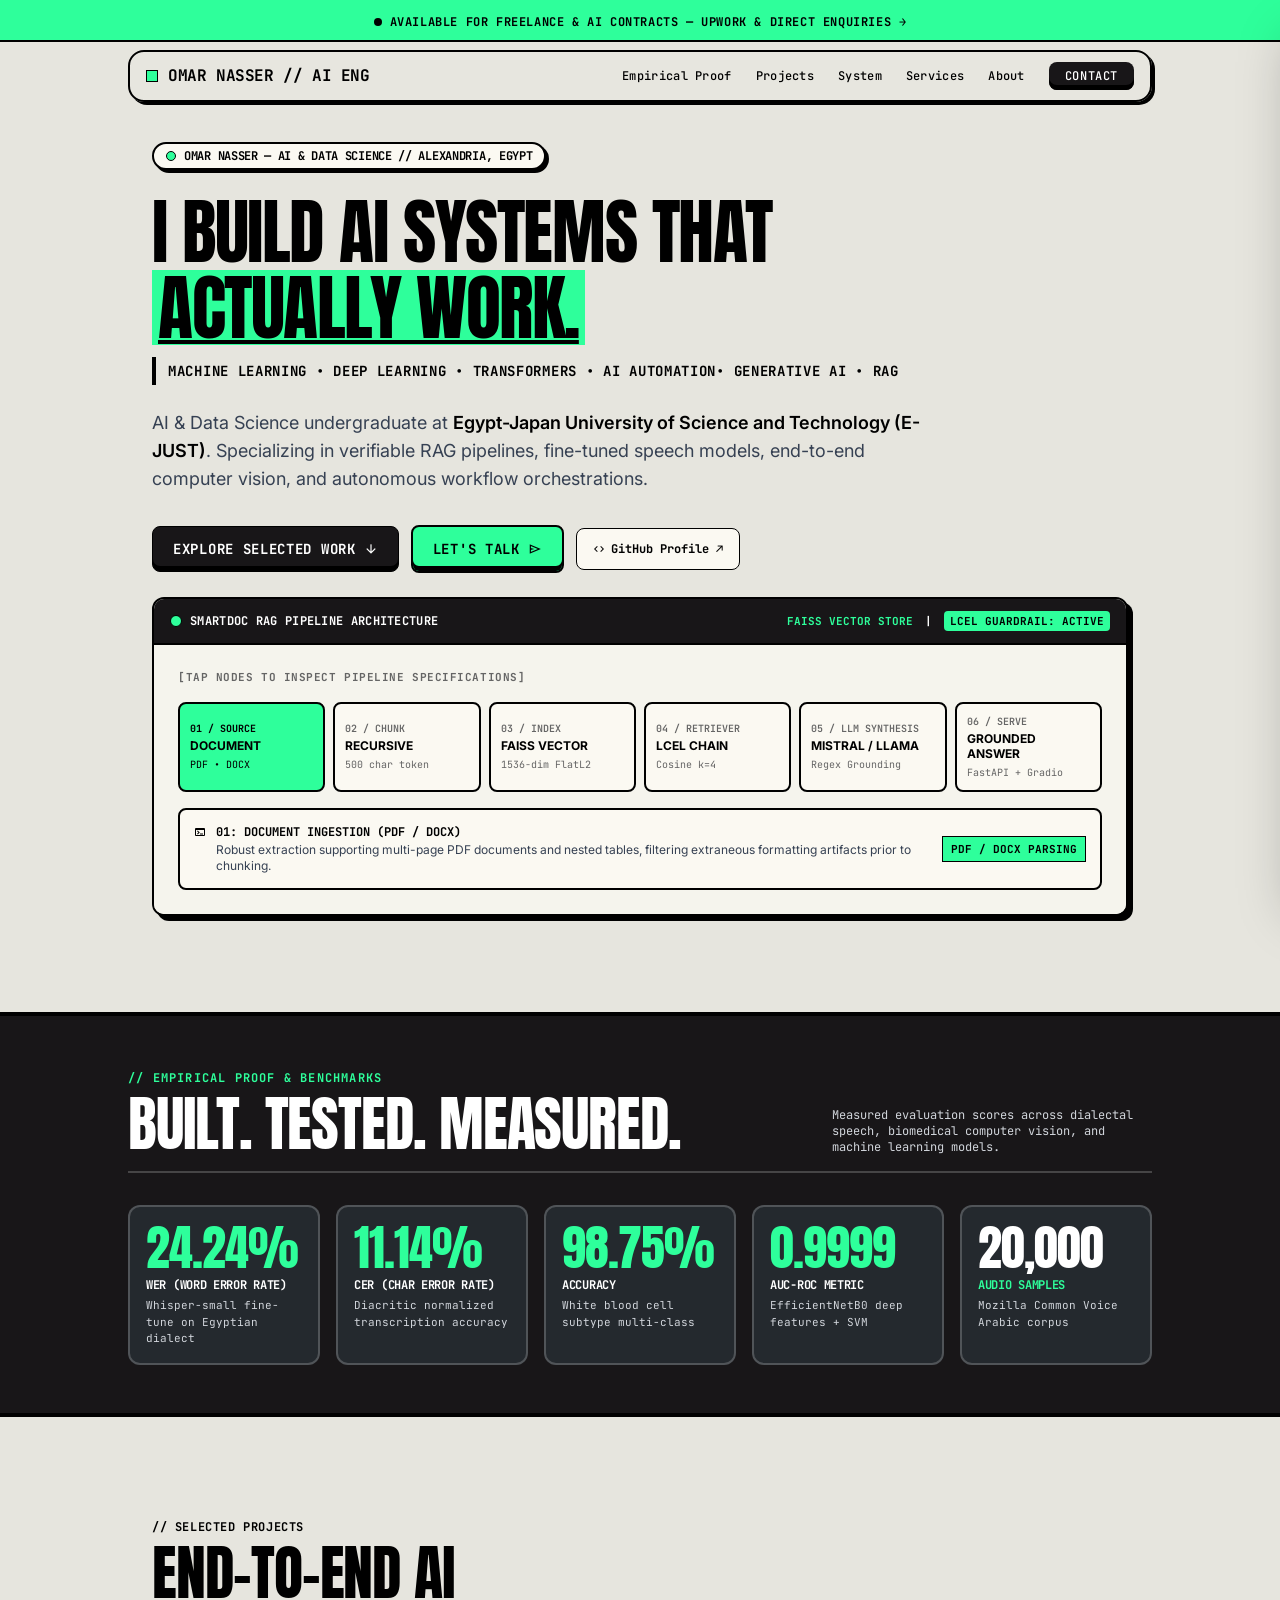
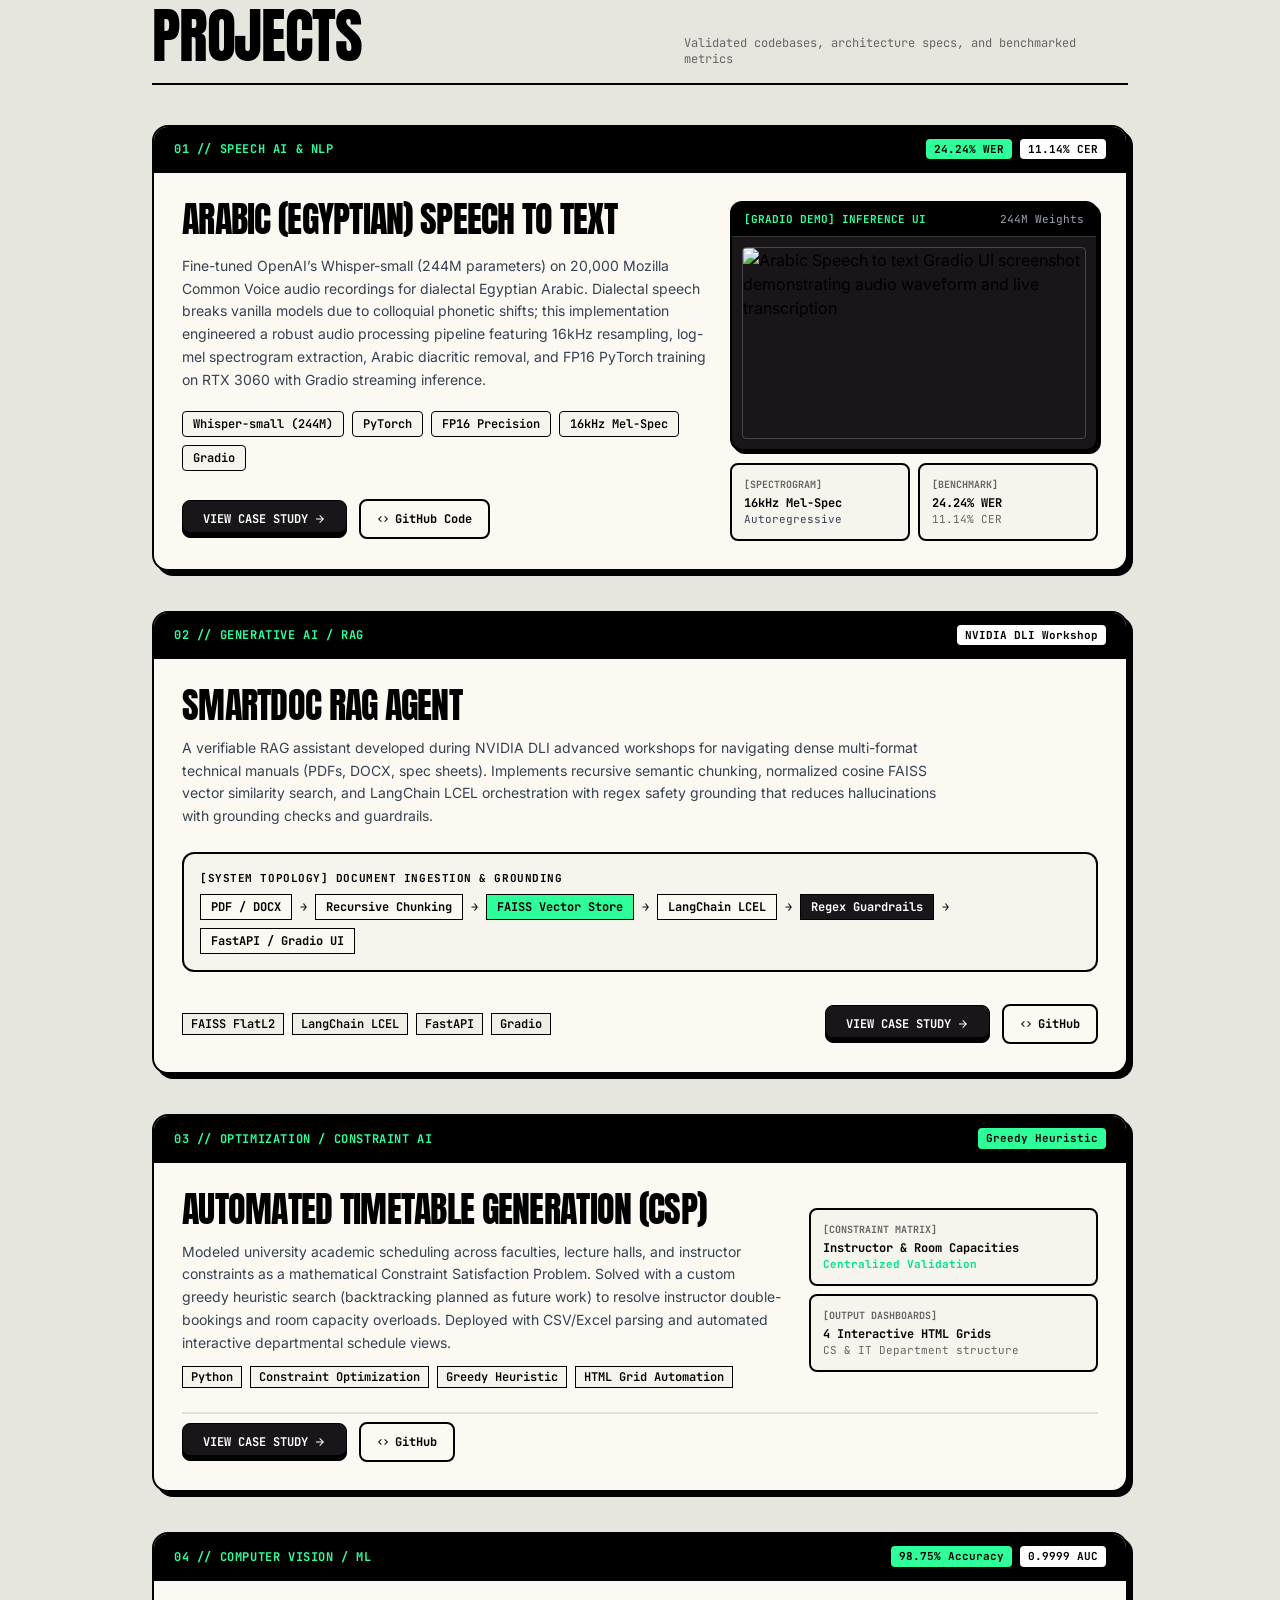
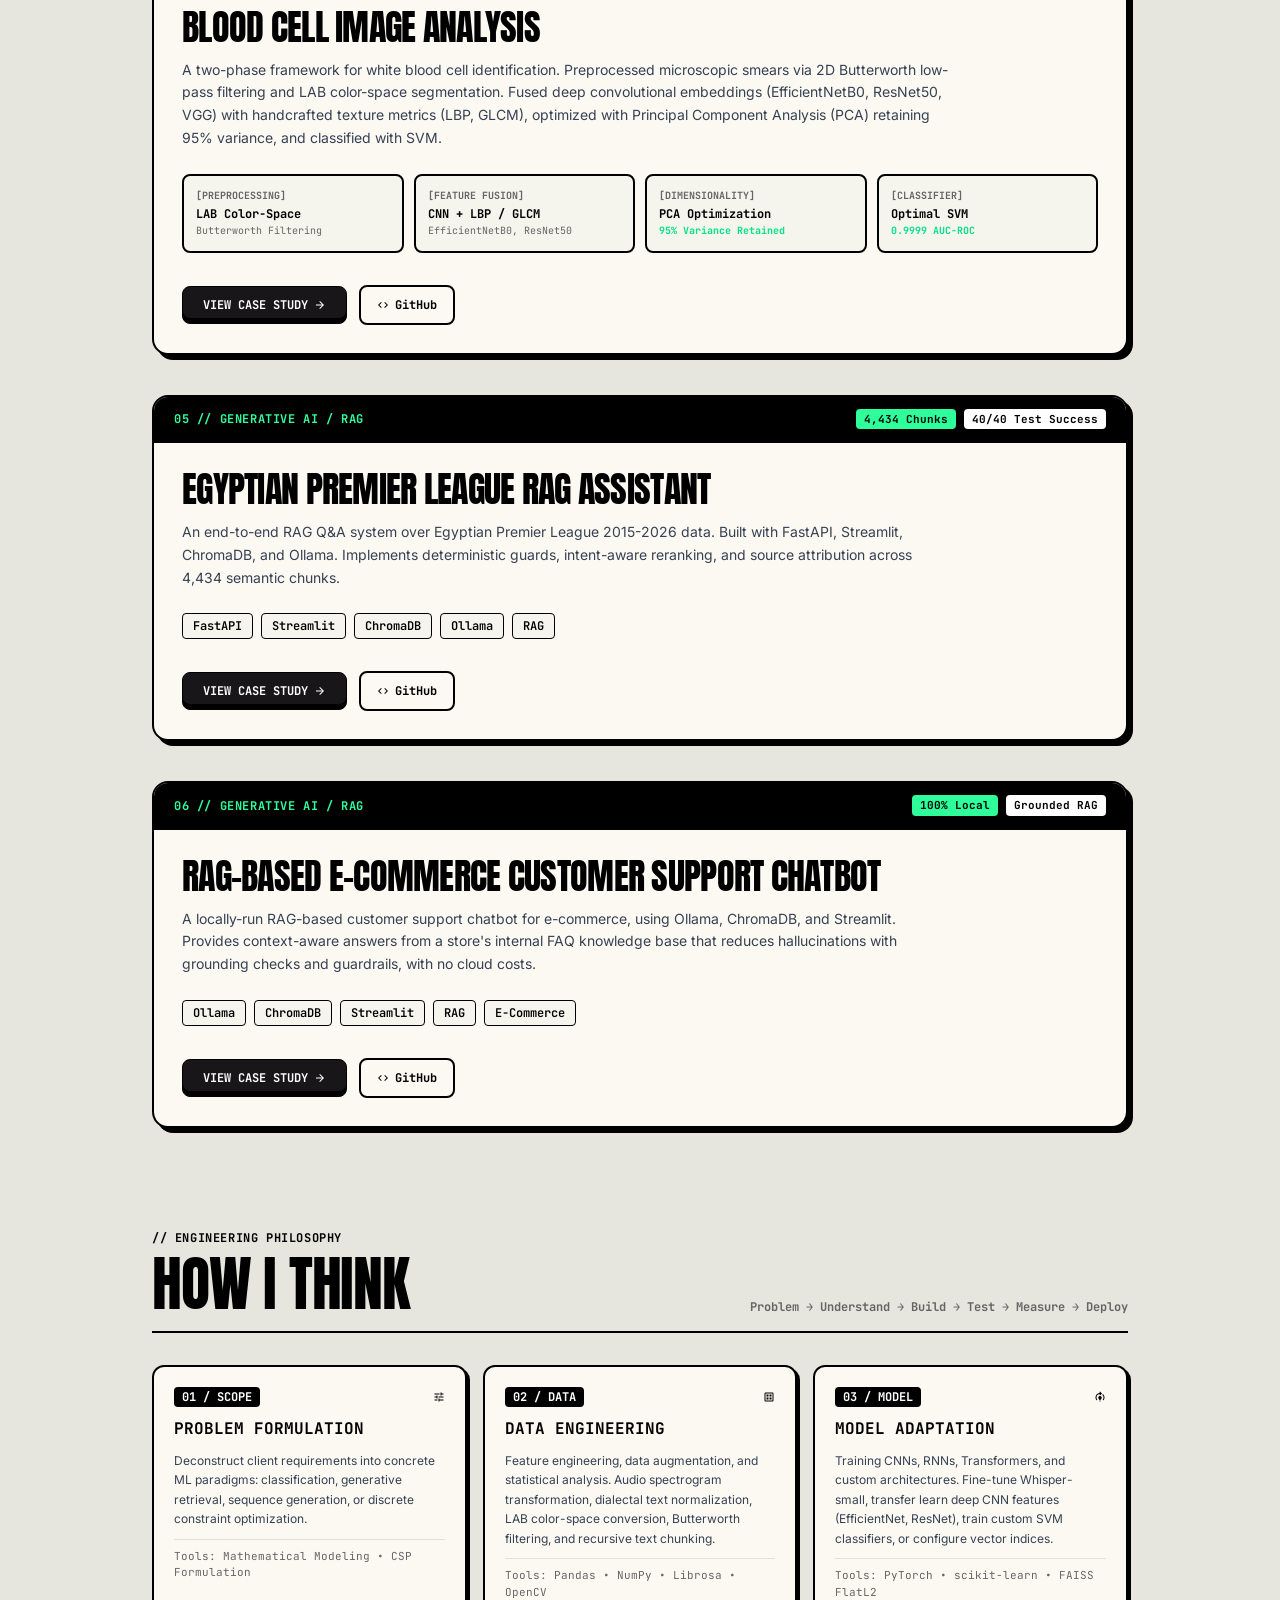
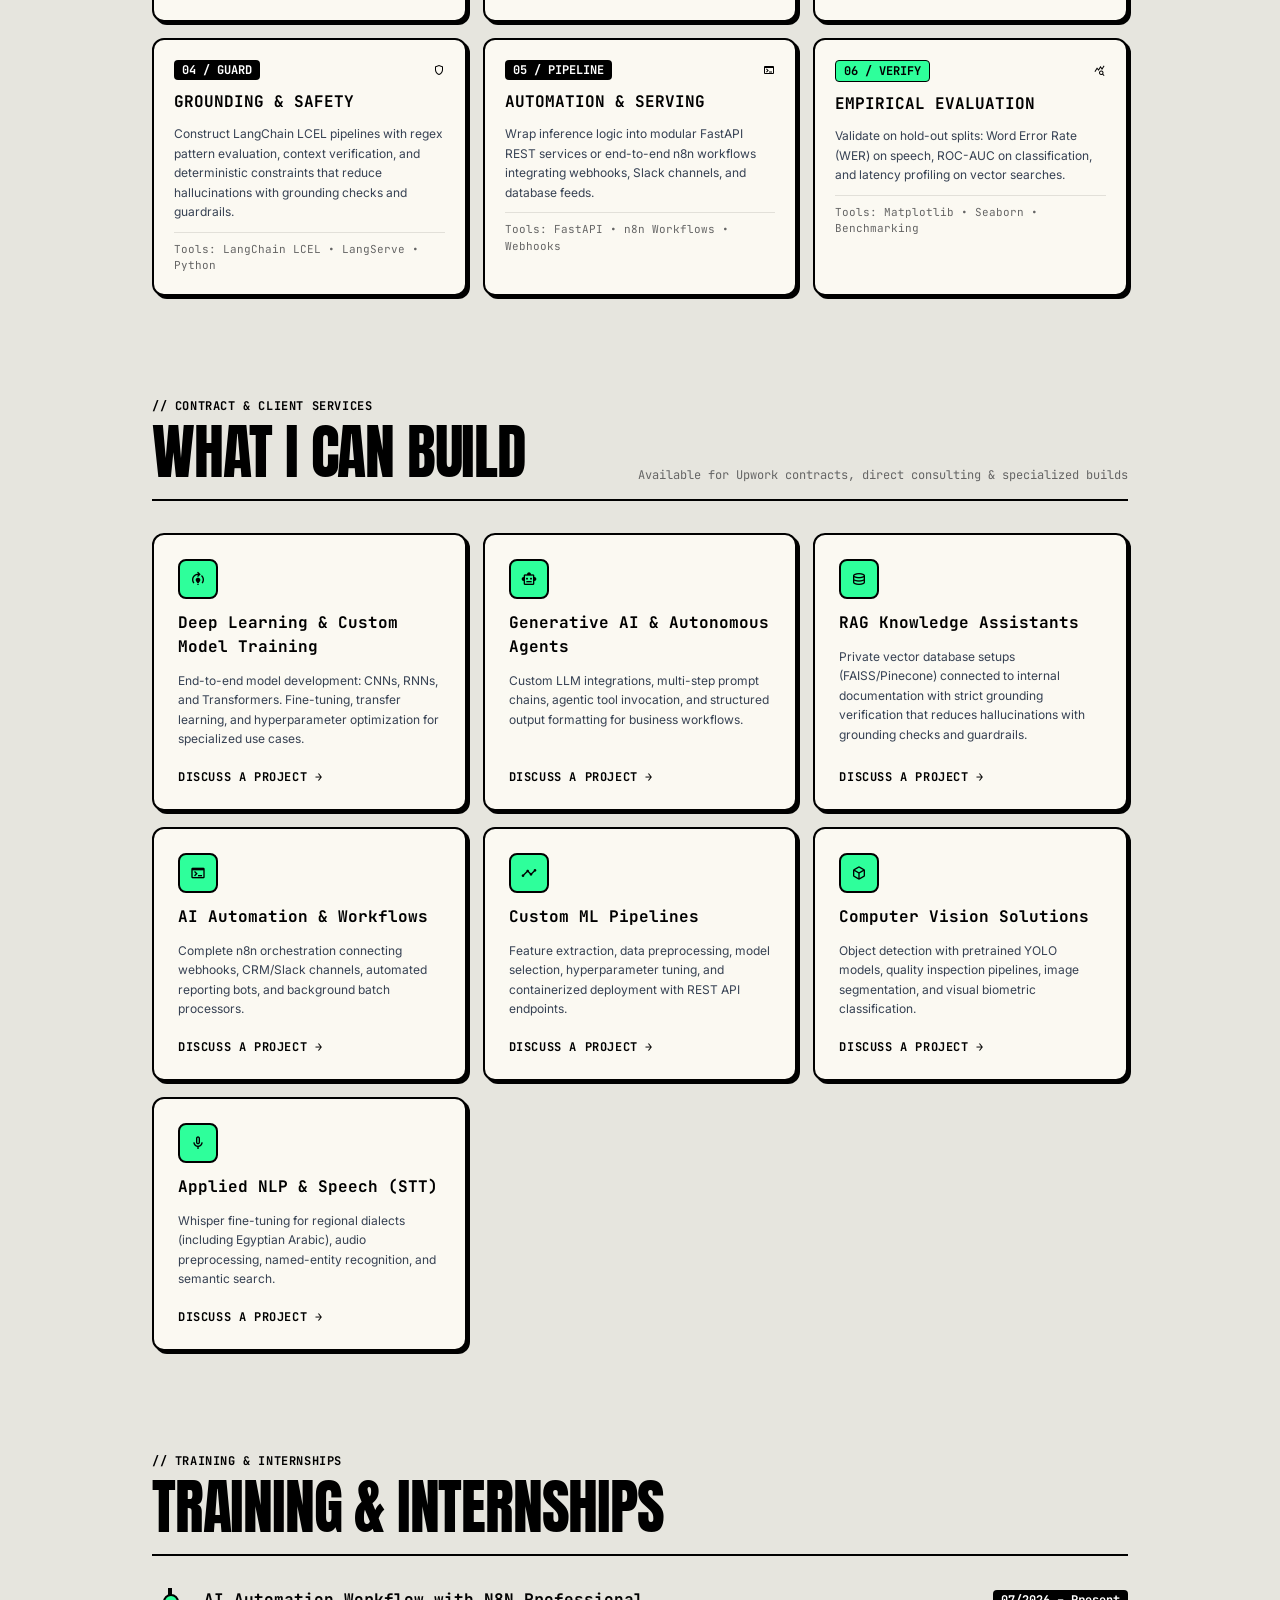
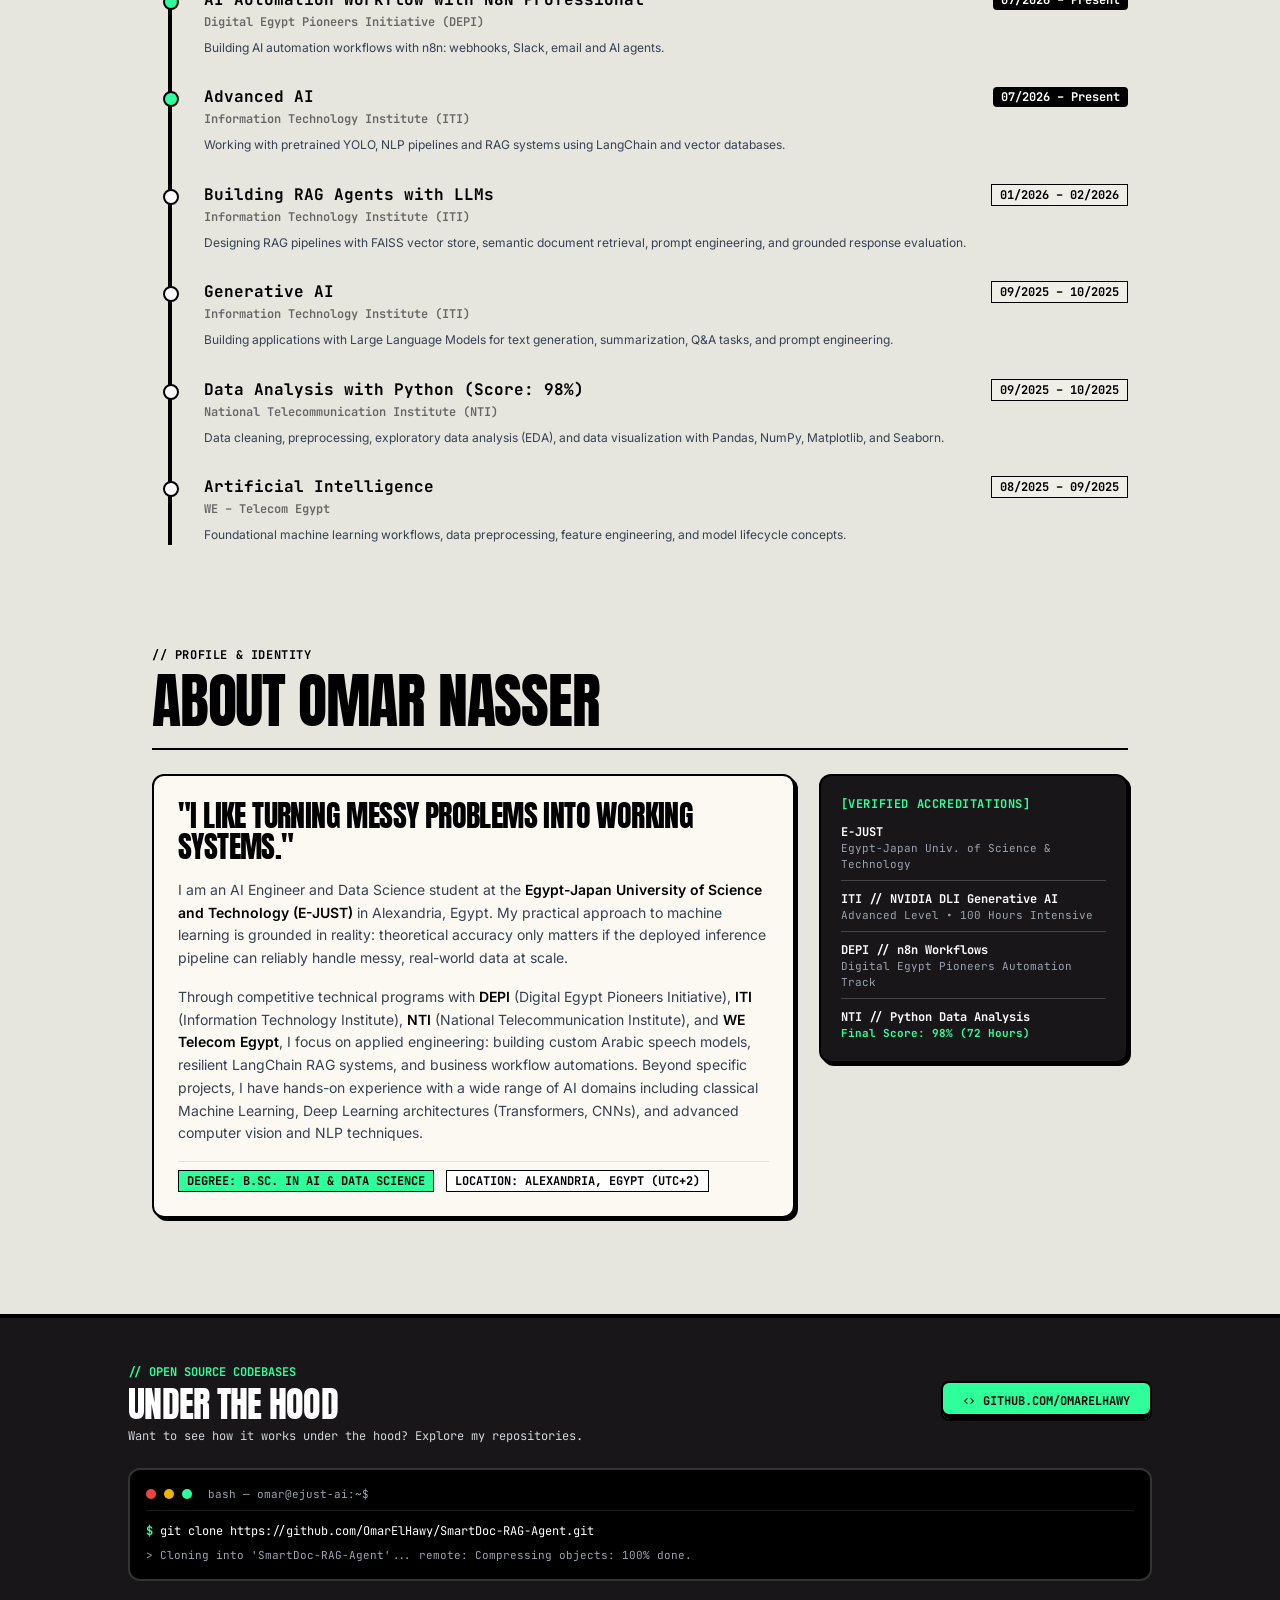
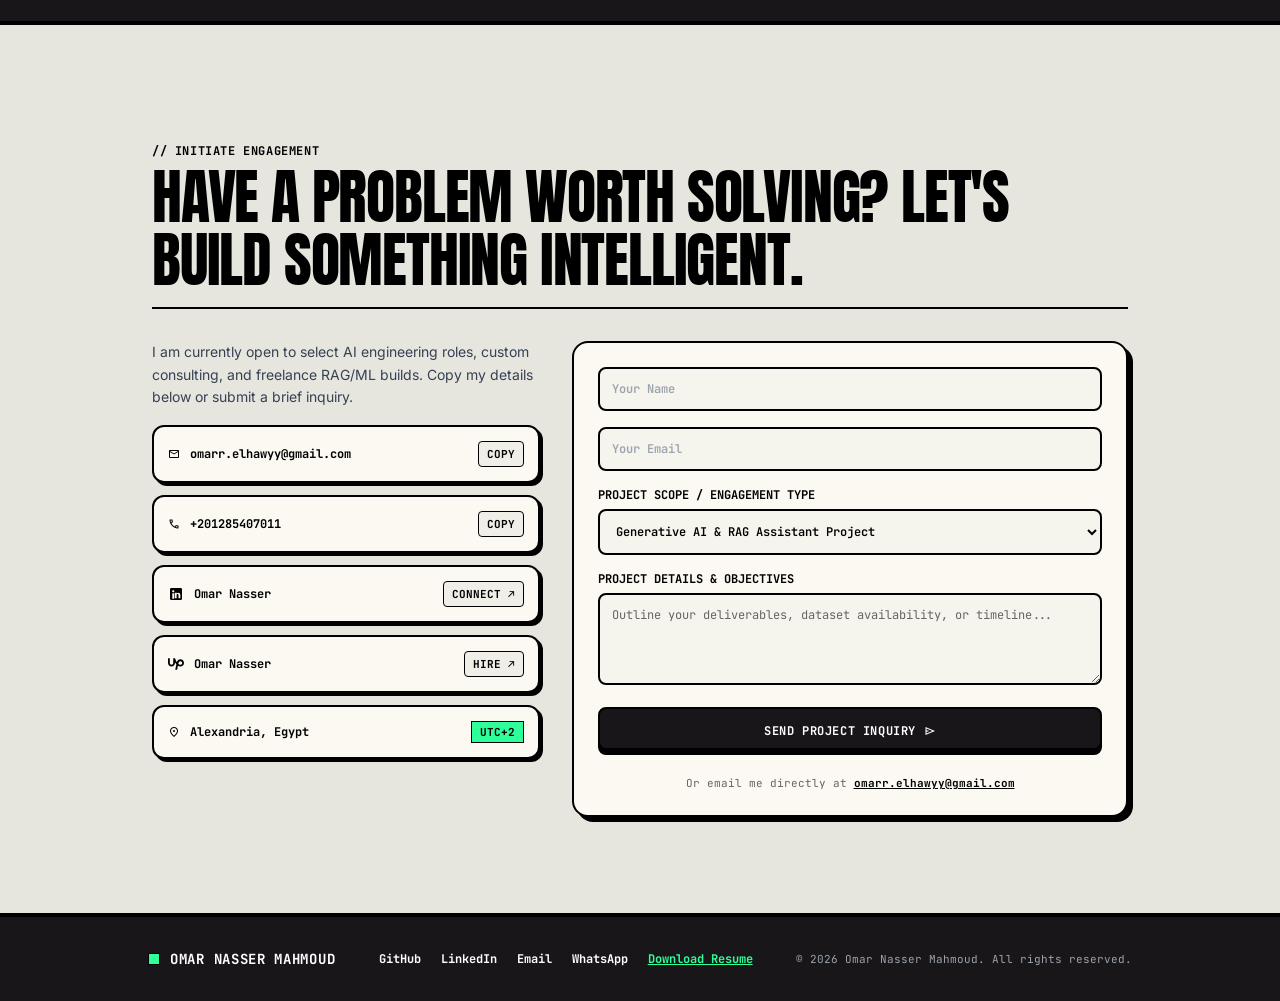
==== commit 71f633a1: "Fix: replace 'enterprise workflow automations' with 'business workflow automations'" ====
--- a/docs/index.html
+++ b/docs/index.html
@@ -1990,7 +1990,7 @@
 
           <p class="text-sm text-ink-soft leading-relaxed"> 
-            Through competitive technical programs with <strong class="text-black font-semibold">DEPI</strong> (Digital Egypt Pioneers Initiative), <strong class="text-black font-semibold">ITI</strong> (Information Technology Institute), <strong class="text-black font-semibold">NTI</strong> (National Telecommunication Institute), and <strong class="text-black font-semibold">WE Telecom Egypt</strong>, I focus on applied engineering: building custom Arabic speech models, resilient LangChain RAG systems, and enterprise workflow automations. Beyond specific projects, I have hands-on experience with a wide range of AI domains including classical Machine Learning, Deep Learning architectures (Transformers, CNNs), and advanced computer vision and NLP techniques.+            Through competitive technical programs with <strong class="text-black font-semibold">DEPI</strong> (Digital Egypt Pioneers Initiative), <strong class="text-black font-semibold">ITI</strong> (Information Technology Institute), <strong class="text-black font-semibold">NTI</strong> (National Telecommunication Institute), and <strong class="text-black font-semibold">WE Telecom Egypt</strong>, I focus on applied engineering: building custom Arabic speech models, resilient LangChain RAG systems, and business workflow automations. Beyond specific projects, I have hands-on experience with a wide range of AI domains including classical Machine Learning, Deep Learning architectures (Transformers, CNNs), and advanced computer vision and NLP techniques. 
           </p> 
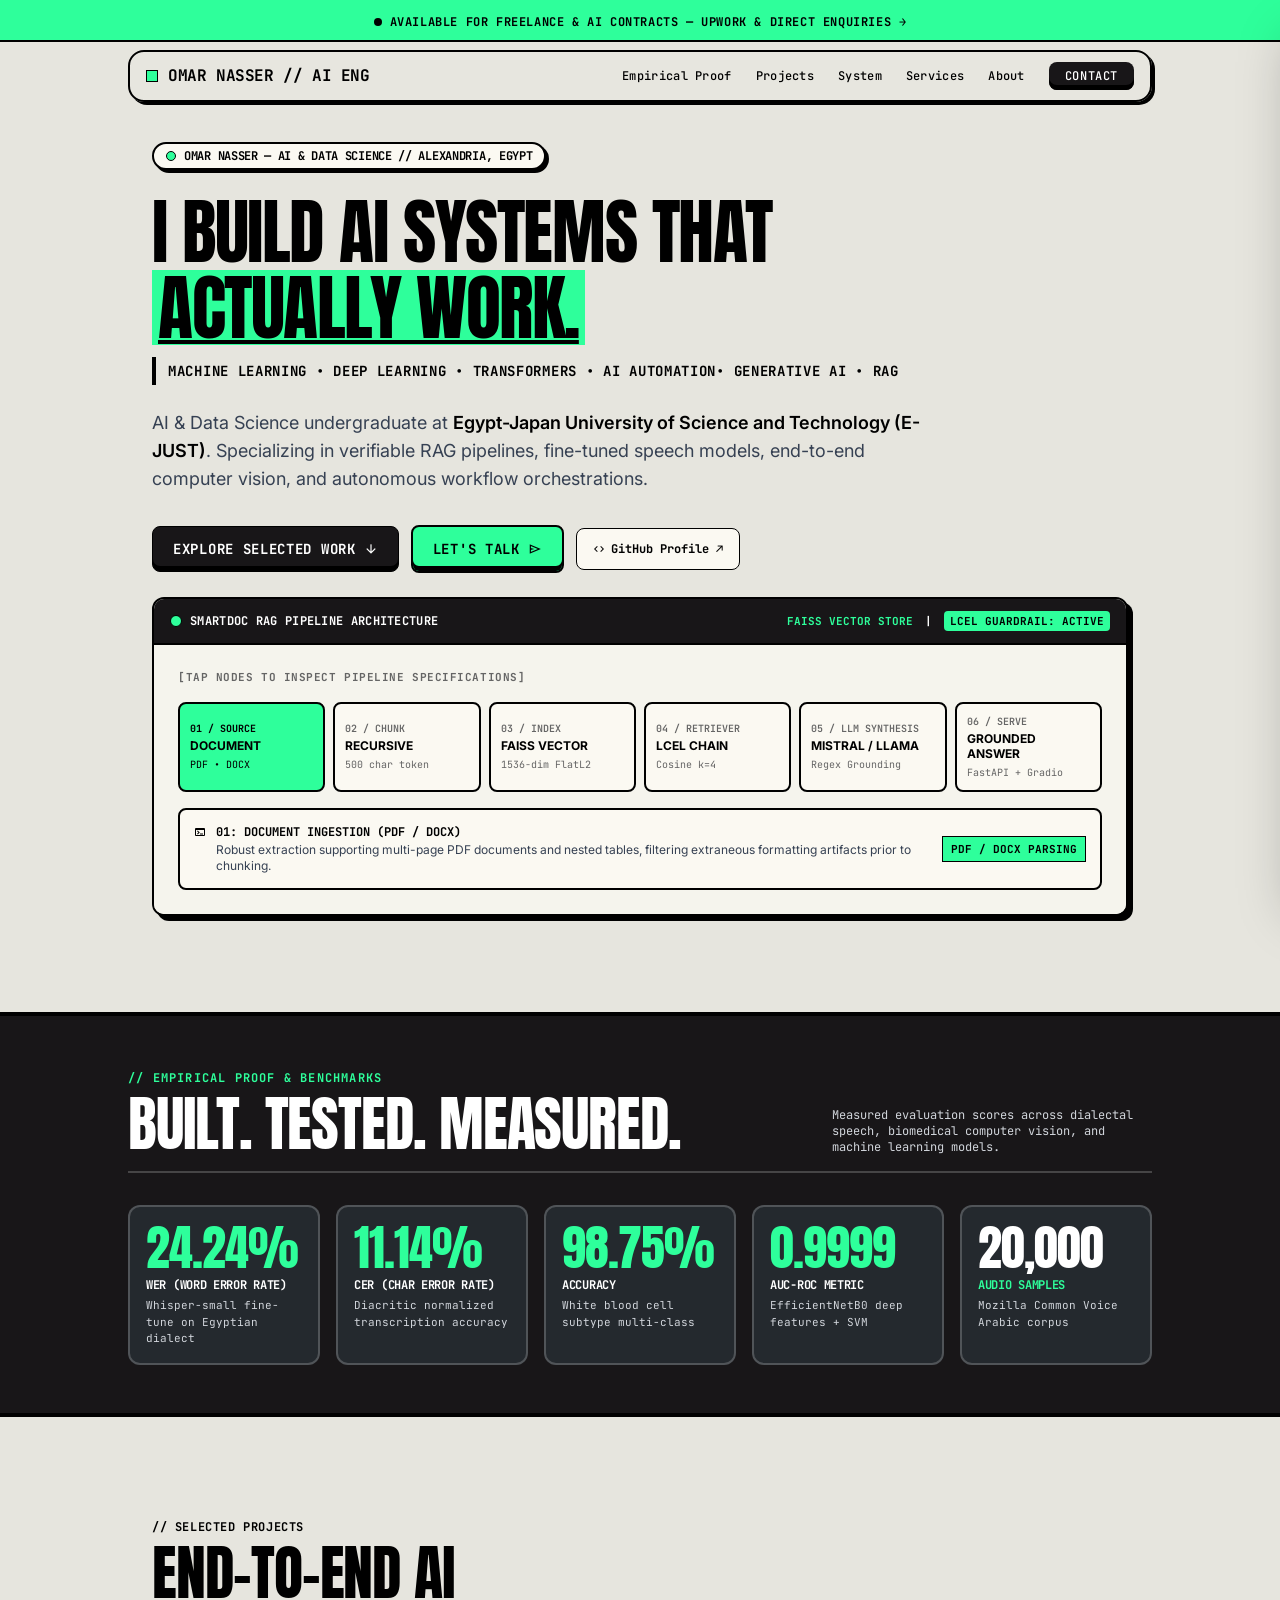
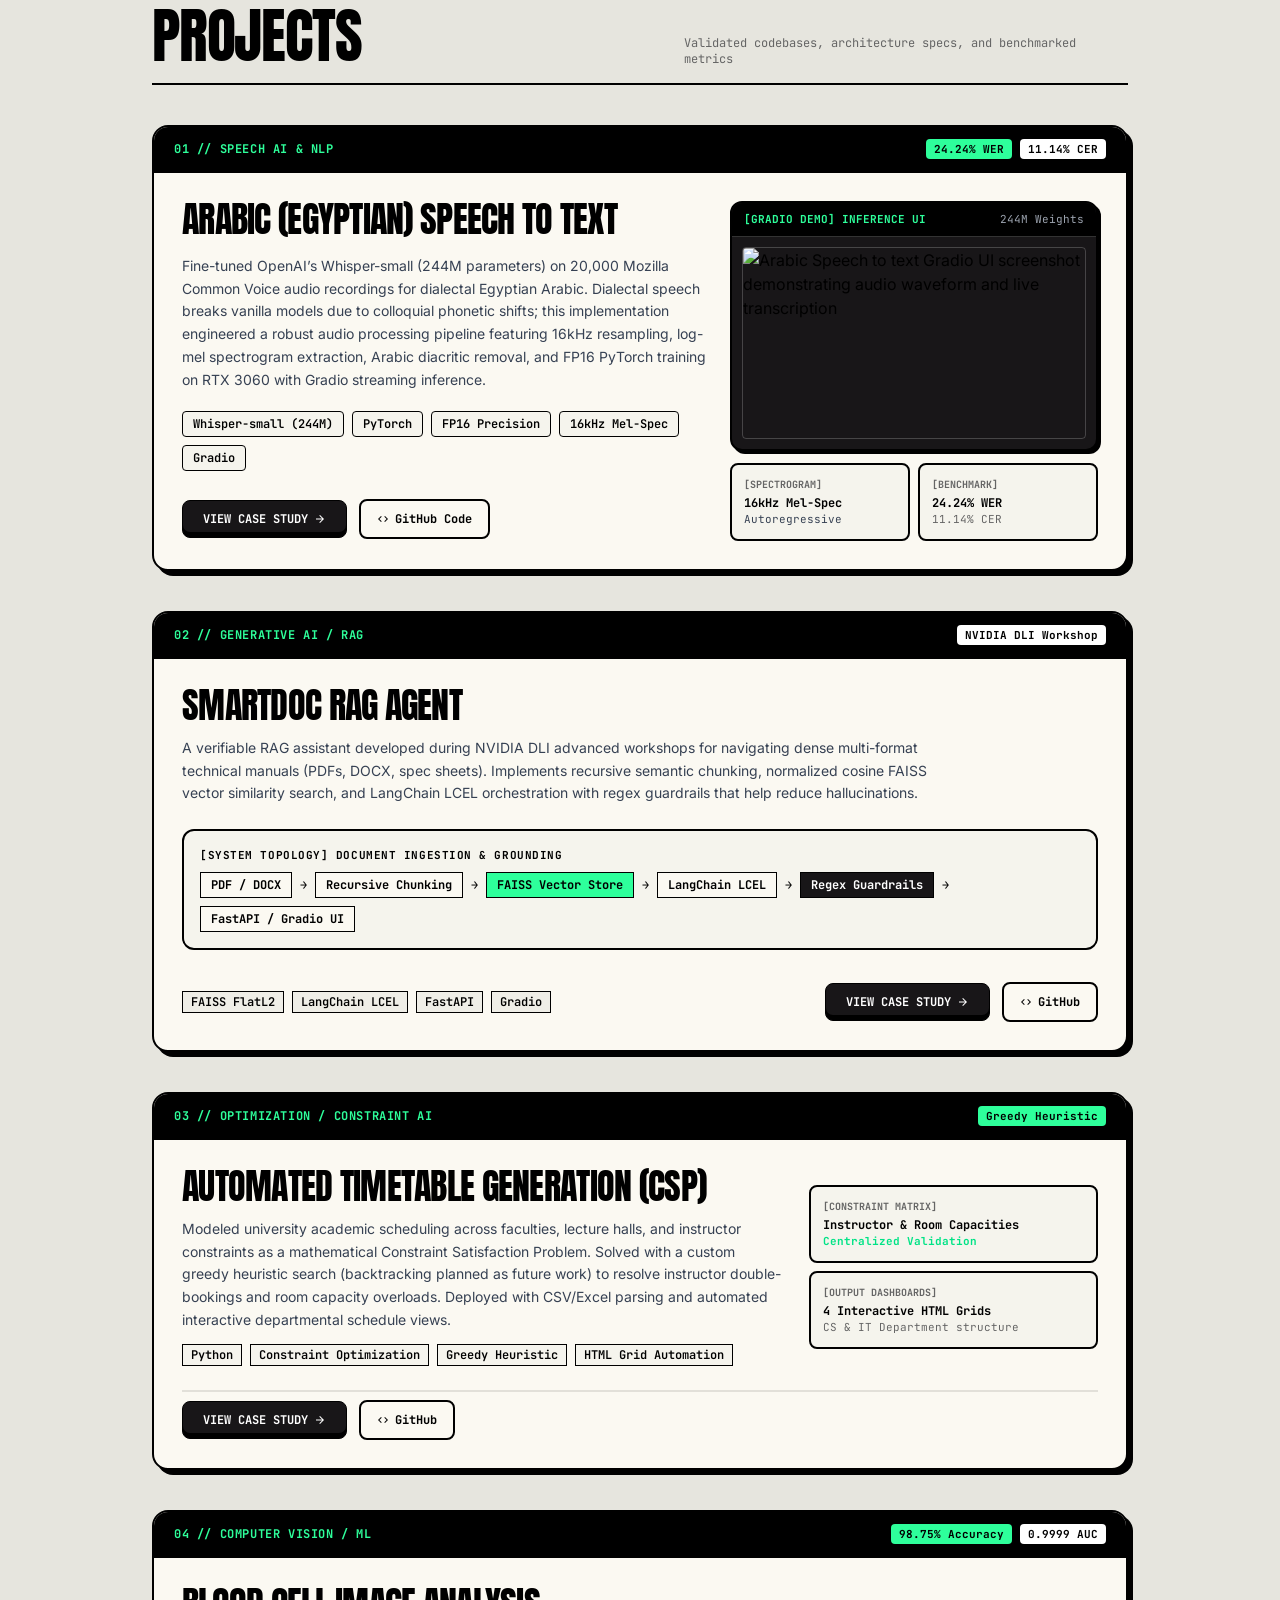
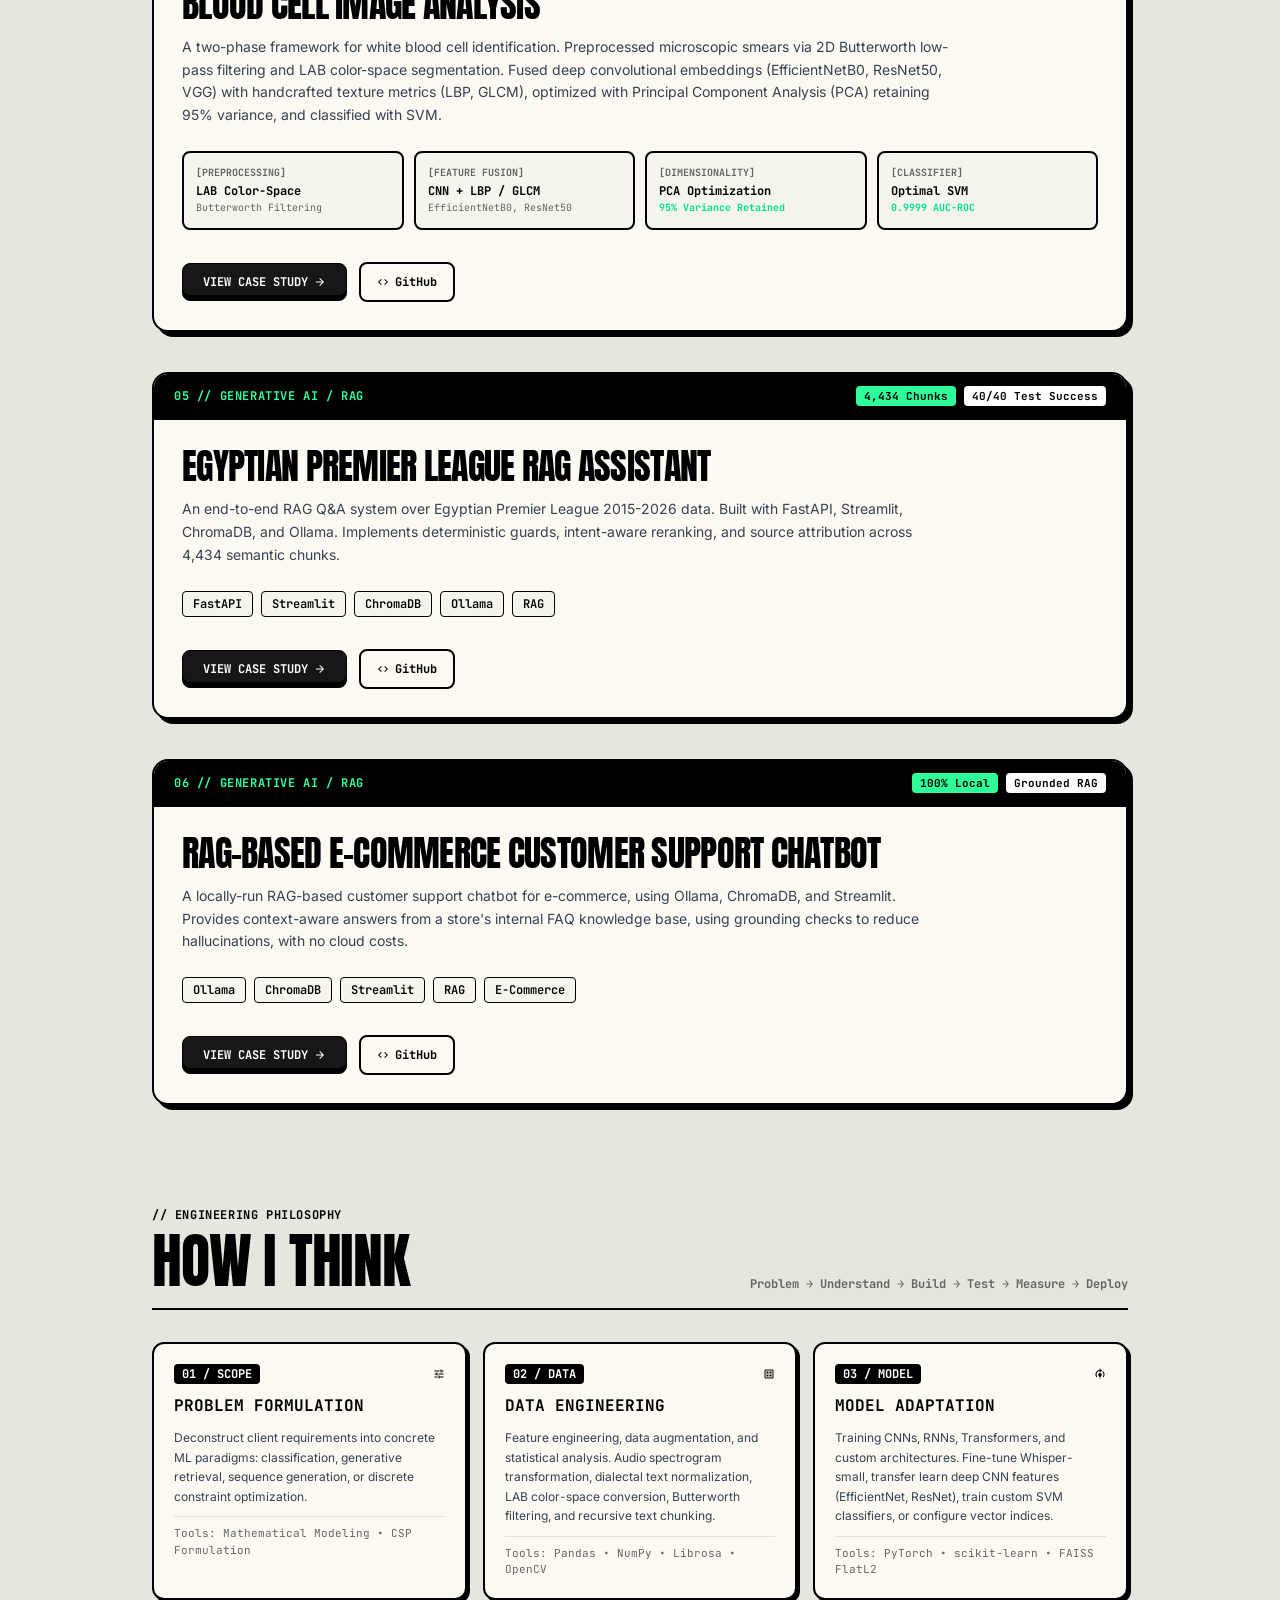
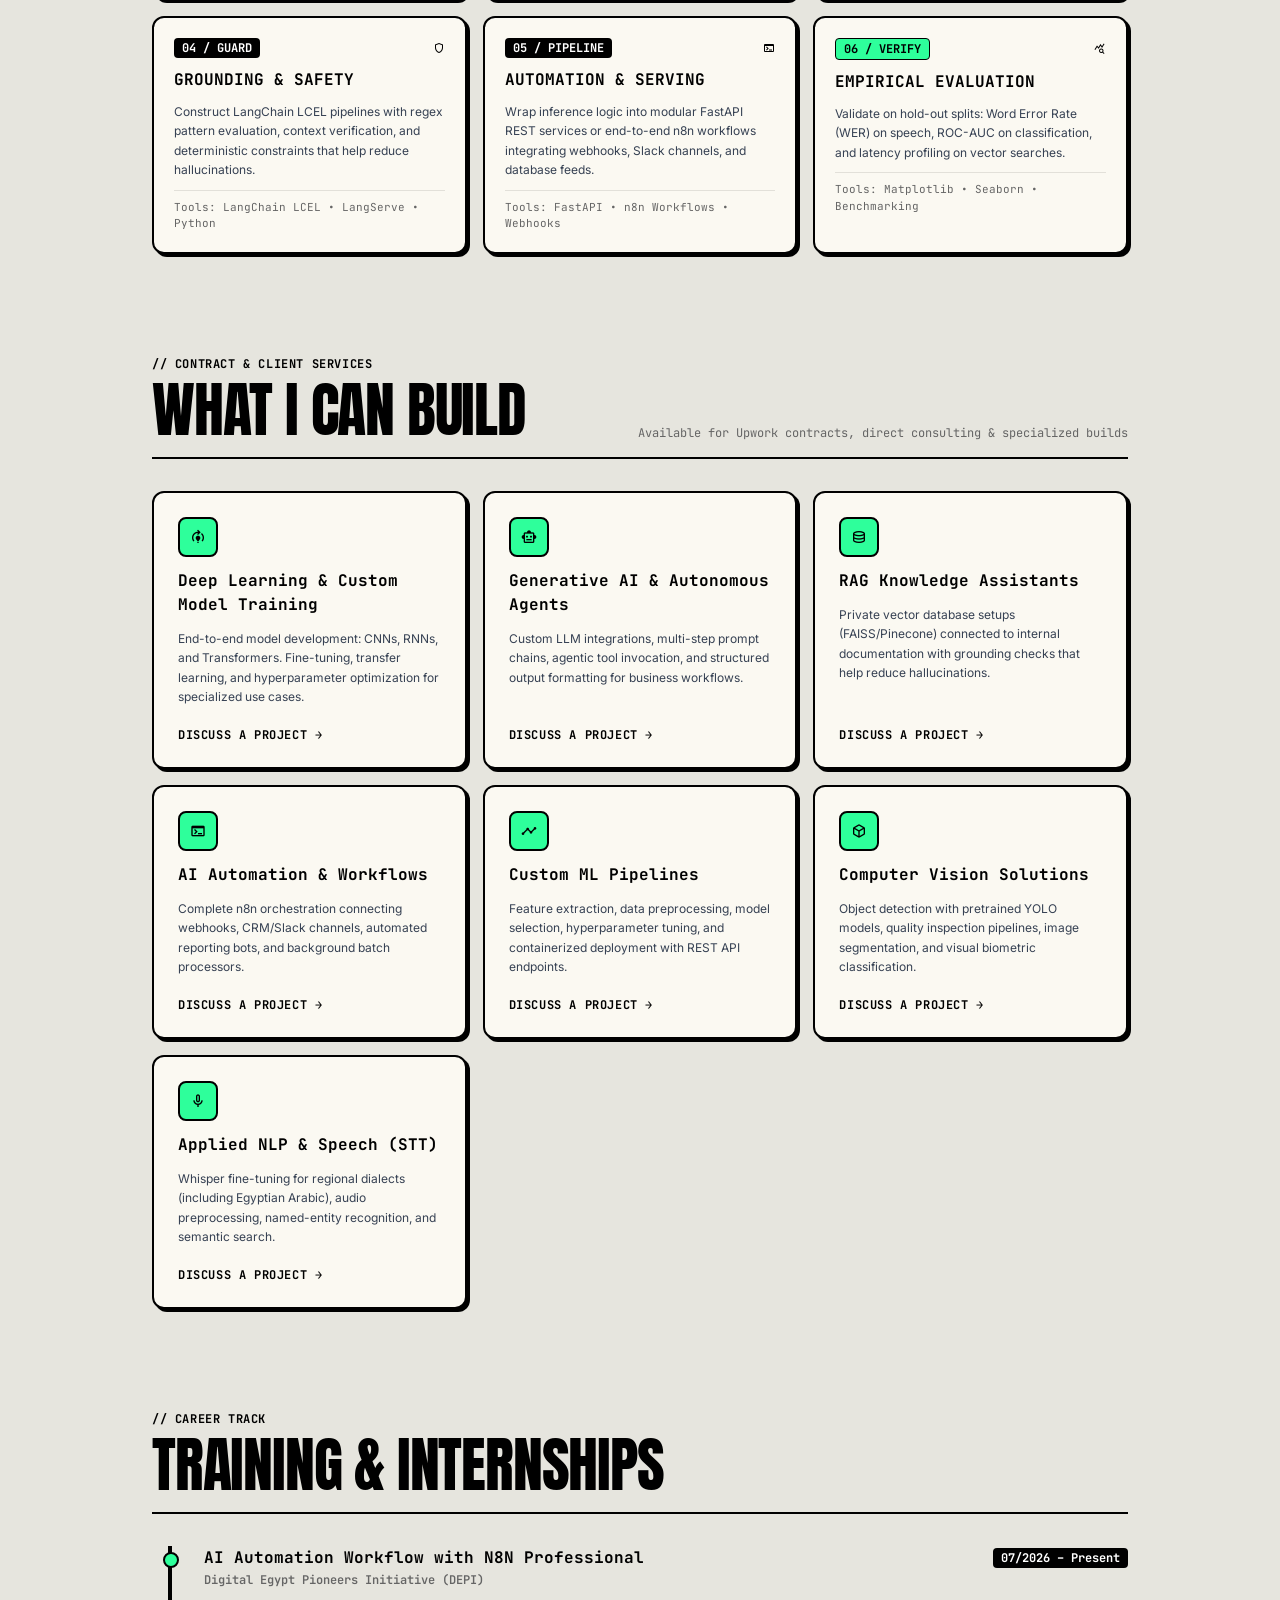
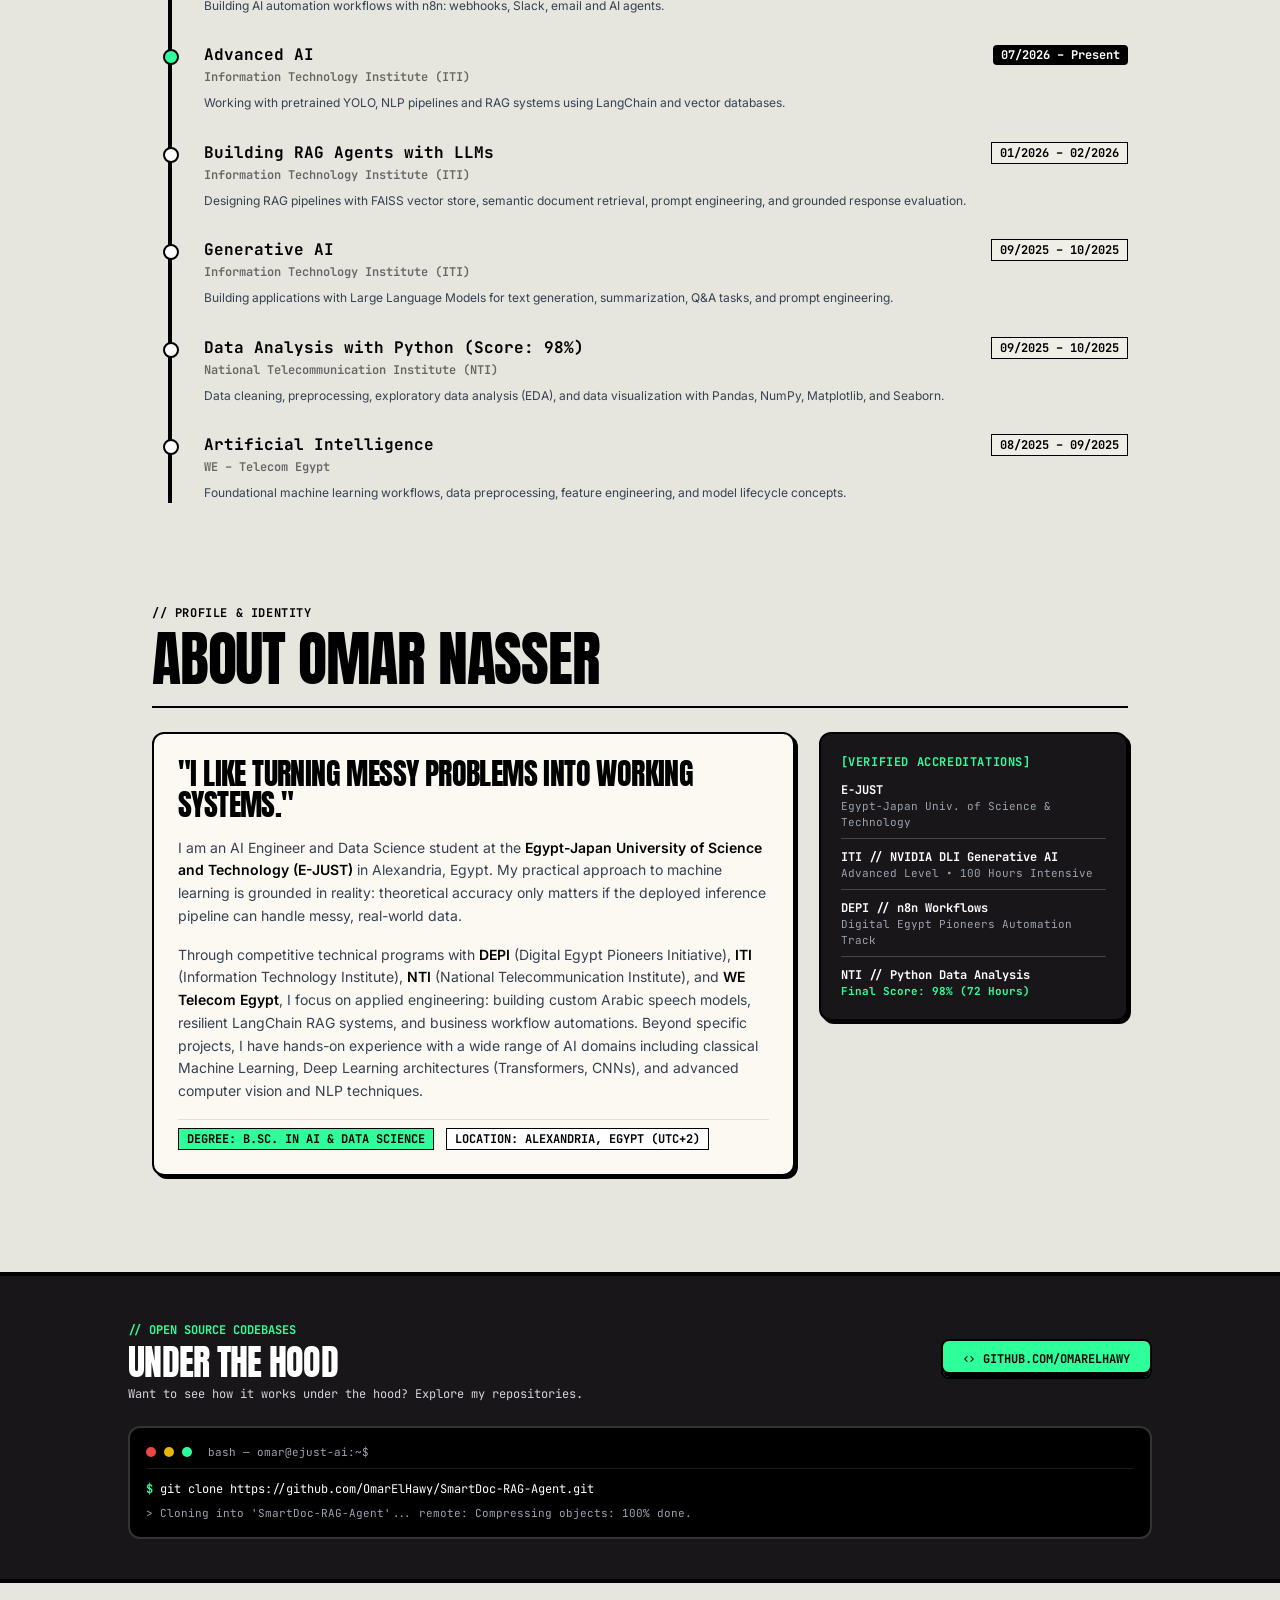
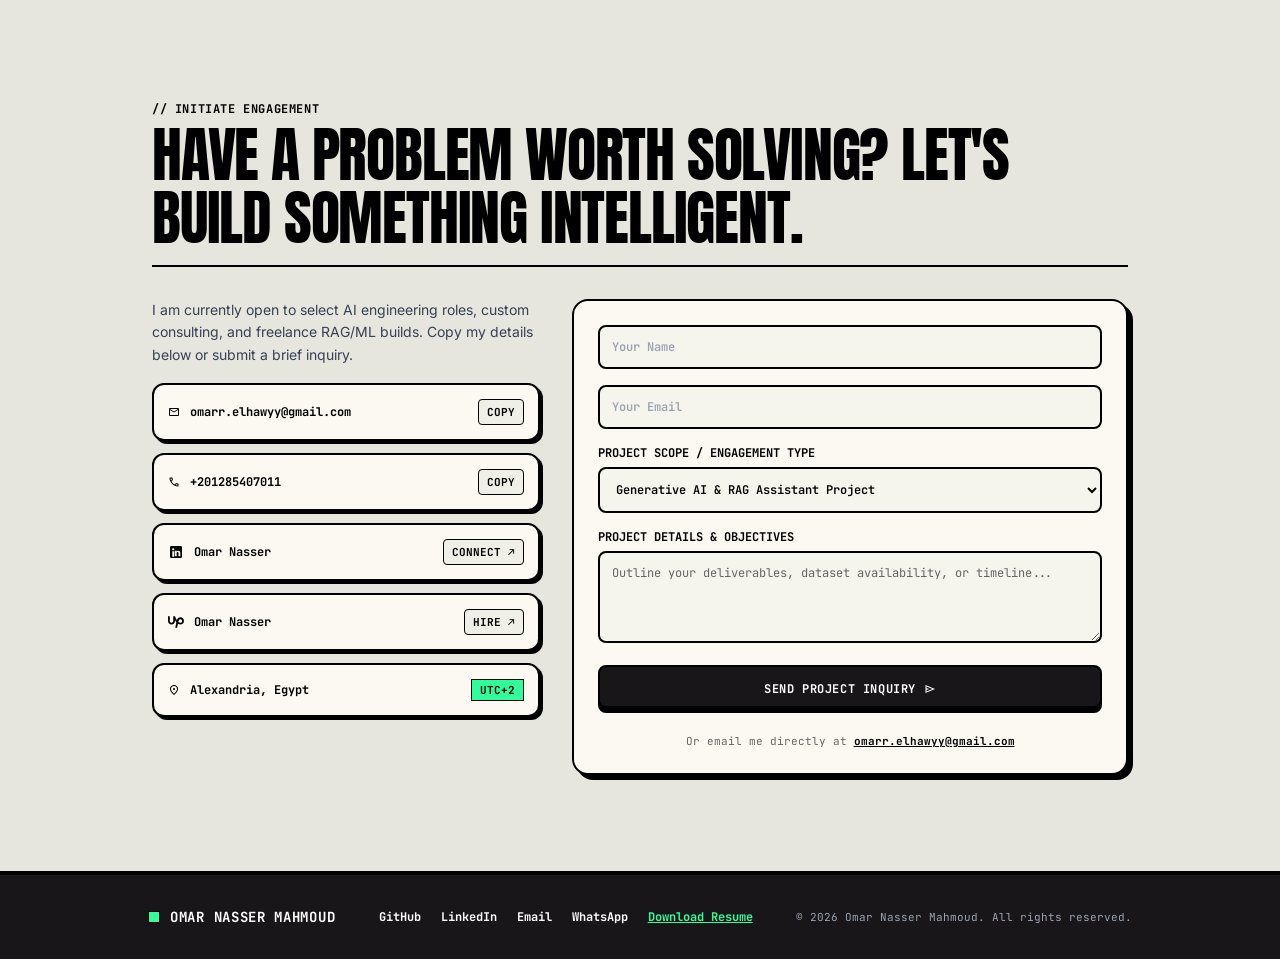
==== commit 8bb46f31: "Fix: clean up hallucination phrases, relabel small section label to CAREER TRACK, simplify About sen" ====
--- a/docs/index.html
+++ b/docs/index.html
@@ -880,7 +880,7 @@
 
               <p class="text-sm text-ink-soft leading-relaxed max-w-3xl"> 
-                A verifiable RAG assistant developed during NVIDIA DLI advanced workshops for navigating dense multi-format technical manuals (PDFs, DOCX, spec sheets). Implements recursive semantic chunking, normalized cosine FAISS vector similarity search, and LangChain LCEL orchestration with regex safety grounding that reduces hallucinations with grounding checks and guardrails.+                A verifiable RAG assistant developed during NVIDIA DLI advanced workshops for navigating dense multi-format technical manuals (PDFs, DOCX, spec sheets). Implements recursive semantic chunking, normalized cosine FAISS vector similarity search, and LangChain LCEL orchestration with regex guardrails that help reduce hallucinations. 
               </p> 
@@ -1296,7 +1296,7 @@
 
               <p class="text-sm text-ink-soft leading-relaxed max-w-3xl"> 
-                A locally-run RAG-based customer support chatbot for e-commerce, using Ollama, ChromaDB, and Streamlit. Provides context-aware answers from a store's internal FAQ knowledge base that reduces hallucinations with grounding checks and guardrails, with no cloud costs.+                A locally-run RAG-based customer support chatbot for e-commerce, using Ollama, ChromaDB, and Streamlit. Provides context-aware answers from a store's internal FAQ knowledge base, using grounding checks to reduce hallucinations, with no cloud costs. 
               </p> 
@@ -1466,7 +1466,7 @@
 
           <p class="text-xs text-ink-soft leading-relaxed"> 
-            Construct LangChain LCEL pipelines with regex pattern evaluation, context verification, and deterministic constraints that reduce hallucinations with grounding checks and guardrails.+            Construct LangChain LCEL pipelines with regex pattern evaluation, context verification, and deterministic constraints that help reduce hallucinations. 
           </p> 
@@ -1634,7 +1634,7 @@
 
             <p class="text-xs text-ink-soft leading-relaxed"> 
-              Private vector database setups (FAISS/Pinecone) connected to internal documentation with strict grounding verification that reduces hallucinations with grounding checks and guardrails.+              Private vector database setups (FAISS/Pinecone) connected to internal documentation with grounding checks that help reduce hallucinations. 
             </p> 
@@ -1788,7 +1788,7 @@
 
       <div class="border-b-2 border-black pb-4"> 
-        <span class="text-xs font-mono text-black font-bold uppercase tracking-wider">// TRAINING &amp; INTERNSHIPS</span>+        <span class="text-xs font-mono text-black font-bold uppercase tracking-wider">// CAREER TRACK</span> 
         <h2 class="anton-heading text-4xl sm:text-5xl md:text-6xl text-black mt-1">TRAINING &amp; INTERNSHIPS</h2> 
@@ -1984,7 +1984,7 @@
 
           <p class="text-sm text-ink-soft leading-relaxed"> 
-            I am an AI Engineer and Data Science student at the <strong class="text-black font-semibold">Egypt-Japan University of Science and Technology (E-JUST)</strong> in Alexandria, Egypt. My practical approach to machine learning is grounded in reality: theoretical accuracy only matters if the deployed inference pipeline can reliably handle messy, real-world data at scale.+            I am an AI Engineer and Data Science student at the <strong class="text-black font-semibold">Egypt-Japan University of Science and Technology (E-JUST)</strong> in Alexandria, Egypt. My practical approach to machine learning is grounded in reality: theoretical accuracy only matters if the deployed inference pipeline can handle messy, real-world data. 
           </p> 
